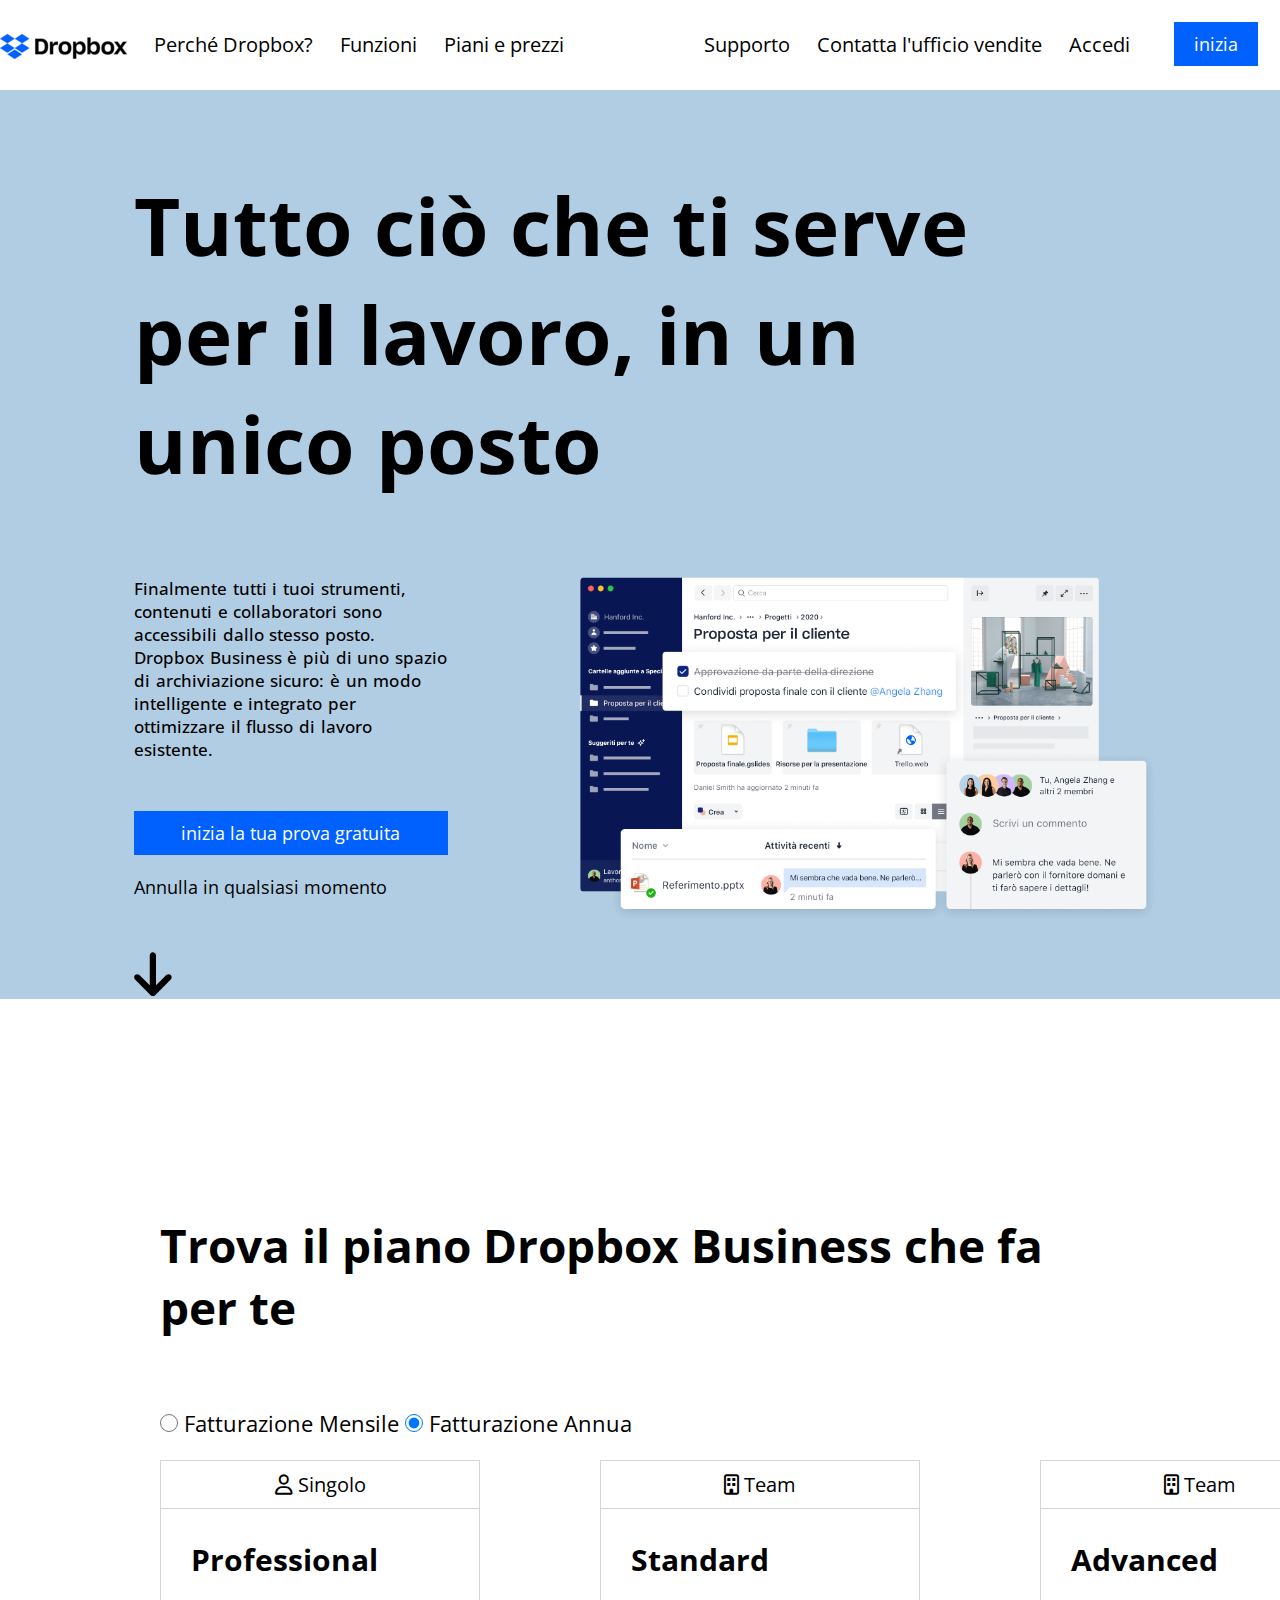
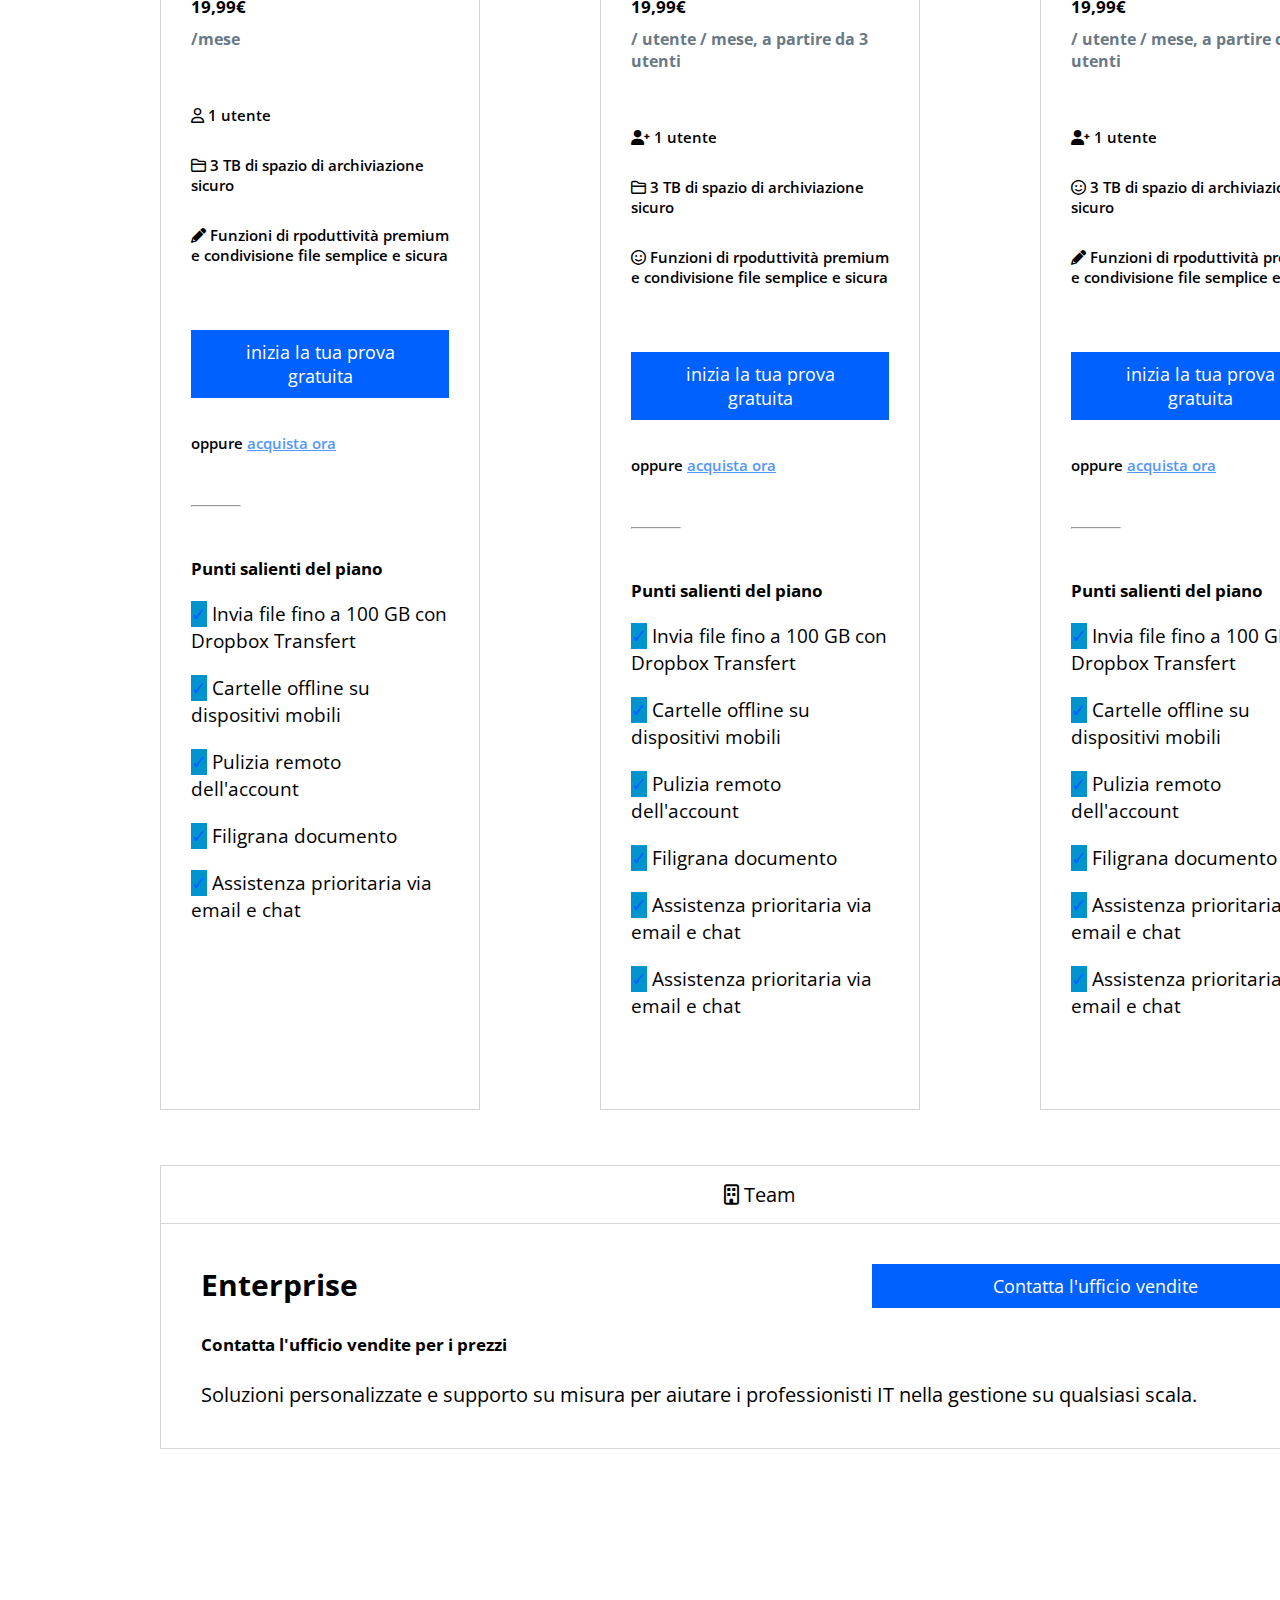
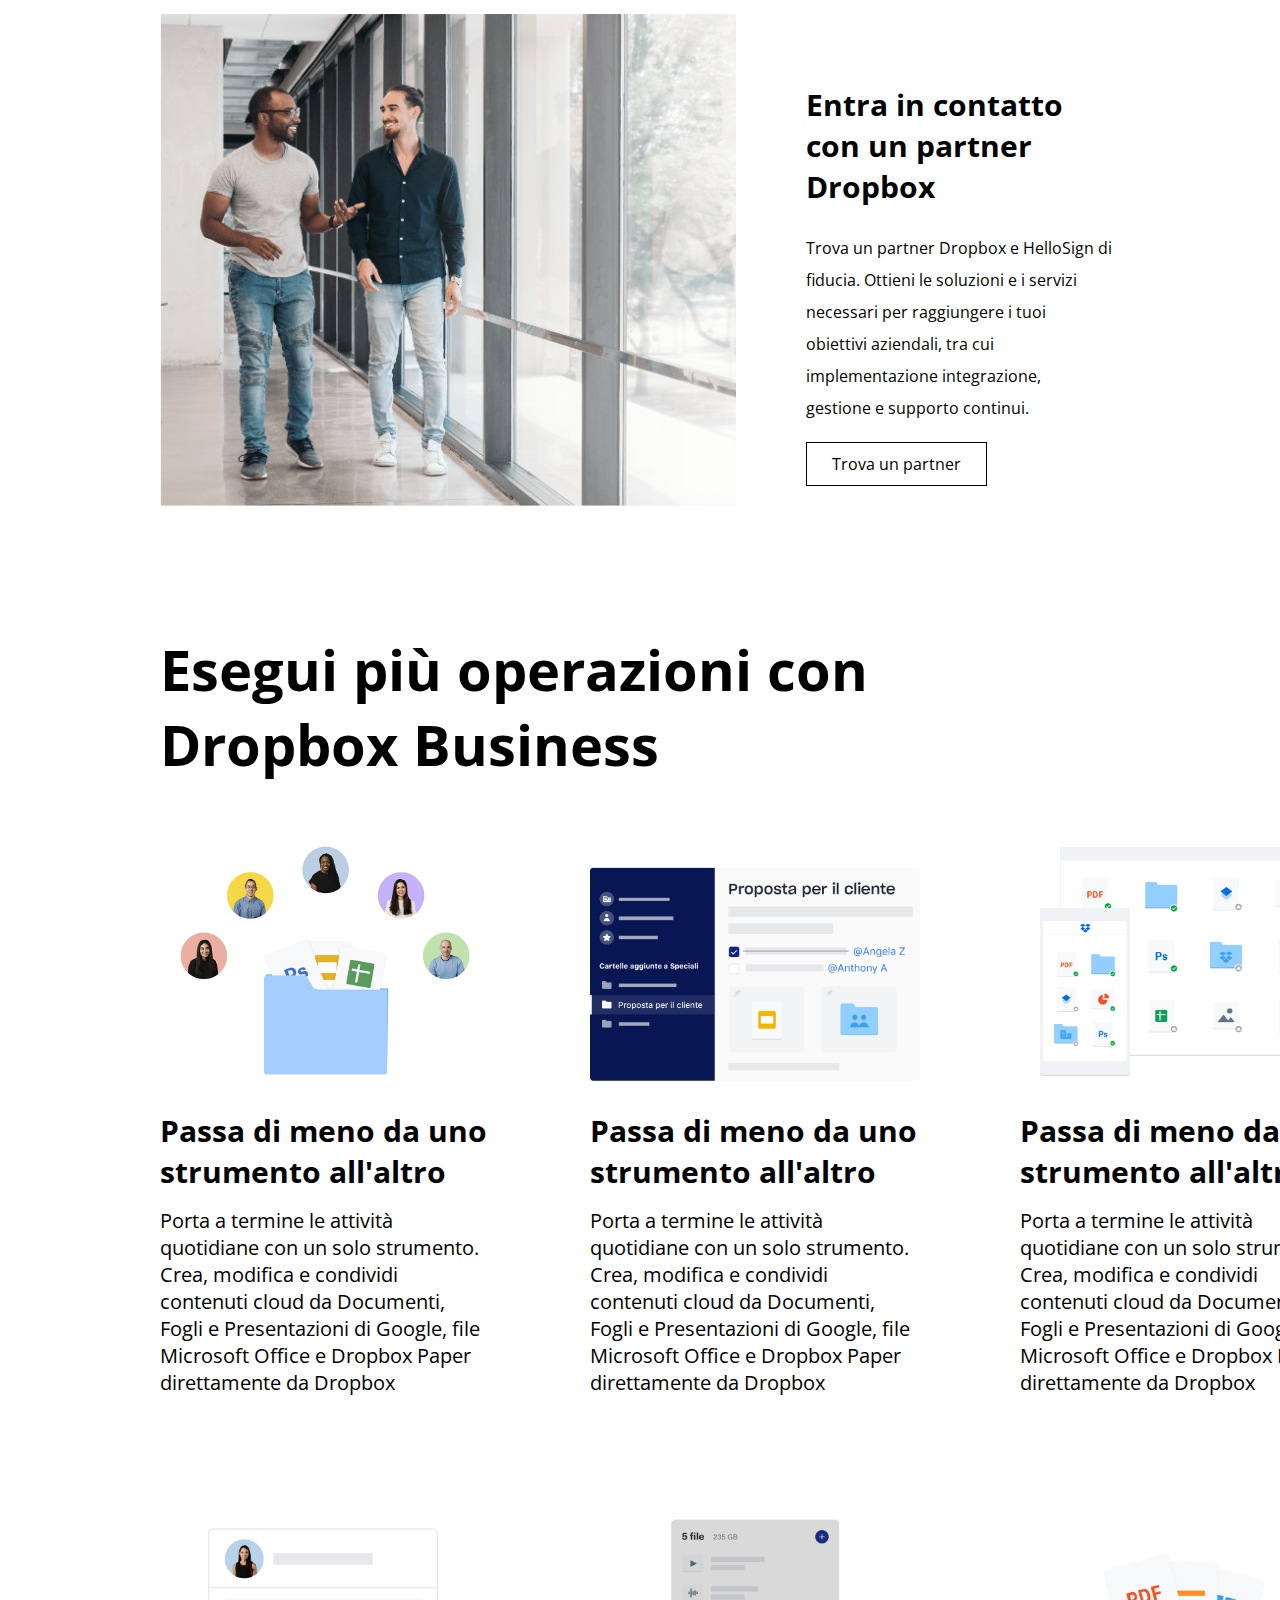
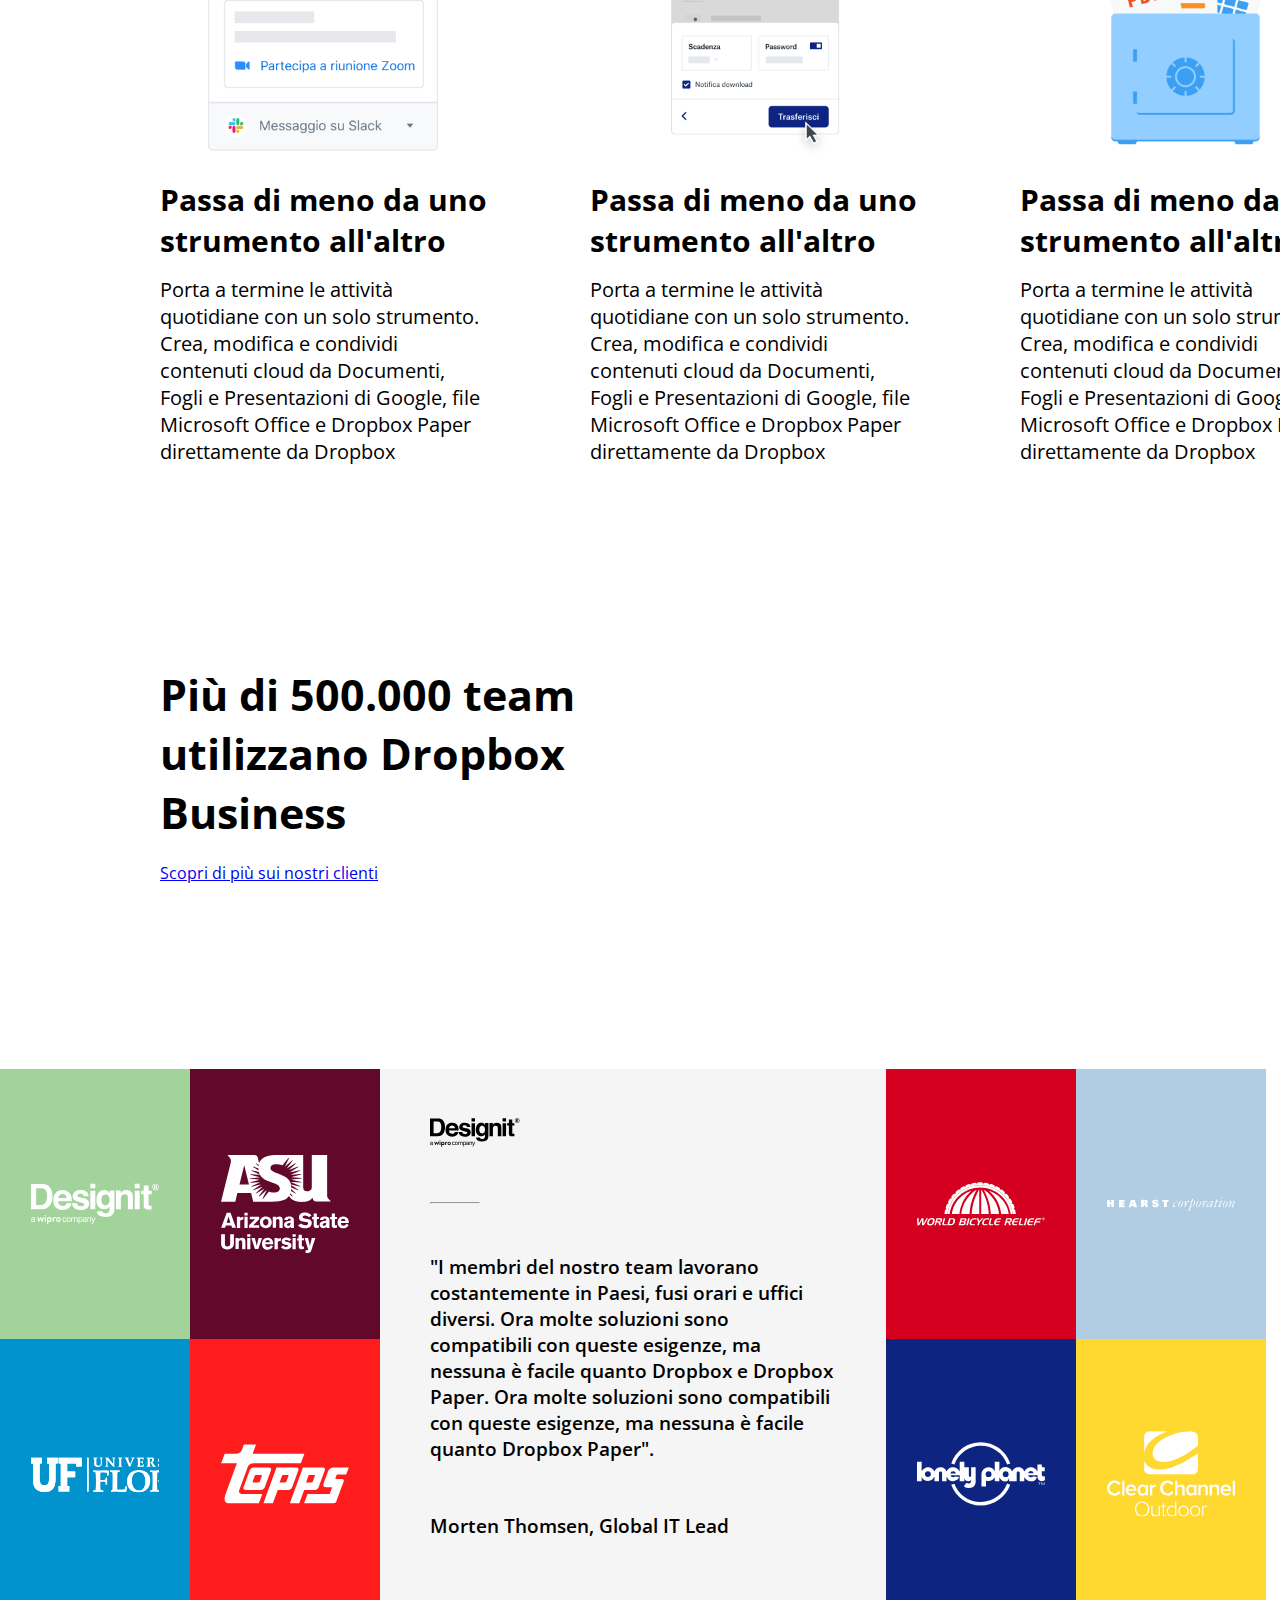
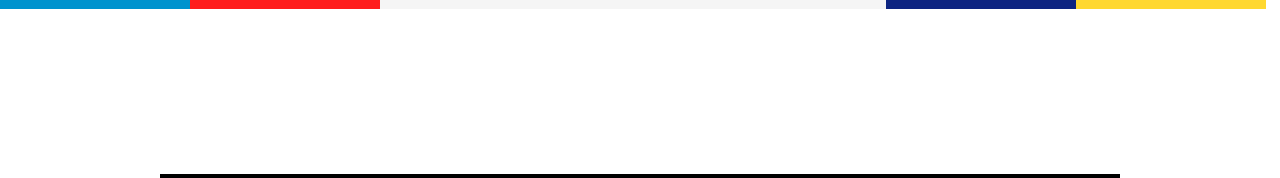
==== index.html @ f5a13165 "completamento sezione 5" ====
<!DOCTYPE html>
<html lang="en">
<head>
    <meta charset="UTF-8">
    <meta http-equiv="X-UA-Compatible" content="IE=edge">
    <meta name="viewport" content="width=device-width, initial-scale=1.0">
    <link rel="stylesheet" href="https://cdnjs.cloudflare.com/ajax/libs/font-awesome/6.0.0/css/all.min.css">
    <link rel="preconnect" href="https://fonts.googleapis.com">
    <link rel="preconnect" href="https://fonts.gstatic.com" crossorigin>
    <link href="https://fonts.googleapis.com/css2?family=Heebo:wght@100;200;300;400;500;600;700;800;900&family=Open+Sans:ital,wght@0,300;0,400;0,500;0,600;0,700;0,800;1,300;1,400;1,500;1,600;1,700;1,800&family=Roboto:wght@700&display=swap" rel="stylesheet">
    <link rel="stylesheet" href="css/style.css">
    <title>Dropbox</title>
</head>
<body>

    <!-- INTESTAZIONE -->
    <header>
        <!-- navbar -->
        <nav class="clearfix">
            <div class="navsx left">
                <ul>
                    <li>
                         <a href="#"><img src="img/logo-small.png" alt="logo"></a>
                    </li>
                    <li class="list-hover"><a href="#">Perché Dropbox?</a></li>
                    <li class="list-hover"><a href="#">Funzioni</a></li>
                    <li class="list-hover"><a href="#">Piani e prezzi</a></li>
                </ul>
            </div>

            <div class="navdx left">
                <ul>
                    <li class="list-hover"><a href="#">Supporto</a></li>
                    <li class="list-hover"><a href="#">Contatta l'ufficio vendite</a></li>
                    <li class="list-hover"><a href="#">Accedi</a></li>
                </ul>
                <div class="start-btn btn right"><a href="#">inizia</a></div>
            </div>
        </nav>
        <!-- fine navbar -->

        <!-- jumbotron -->
        <section class="bg-color-skyblue clearfix">
            <div class="container-90" id="jumbotron">
                <div class="jumbo-title">
                    <h1>Tutto ciò che ti serve per il lavoro, in un unico posto</h1>
                </div>
                <div class="jumbo-text left">
                    <div>
                        <p>Finalmente tutti i tuoi strumenti, contenuti e collaboratori sono accessibili dallo stesso posto. Dropbox Business &egrave; pi&ugrave; di uno spazio di archiviazione sicuro: &egrave; un modo intelligente e integrato per ottimizzare il flusso di lavoro esistente.</p>
                    </div>
                    <div class="btn"> <a href="#">inizia la tua prova gratuita</a></div>
                    <div class="small-text">Annulla in qualsiasi momento</div>
                    <div class="arrow">
                        <i class="fa-solid fa-arrow-down"></i>
                    </div>
                </div>
                <div class="jumbo-img left">
                    <img src="img/jumbo.png" alt="jumbo">
                </div>
            </div>
        </section>
        <!-- fine jumbotron -->

    </header>
    <!-- FINE INTESTAZIONE  -->

    <!-- CORPO -->
    <main>
        <!-- sezione 1 -->
            <!-- title -->
        <section class="container-75 sez-1">
            <div class="sez-1-title-container">
                <div class="sez-1-title">
                    <h2>Trova il piano Dropbox Business che fa per te</h2>
                </div>
                <div class="sez-1-check">
                    <p>
                        <label class="checkbox">
                            <input type="radio" class="check" checked="checked" name="radio">
                            <span class="checkmark"></span>
                            Fatturazione Mensile
                        </label>
                        <label class="checkbox">
                            <input type="radio" class="check" checked="checked" name="radio">
                            <span class="checkmark"></span>
                            Fatturazione Annua
                        </label>
                    </p>
                </div>
            </div>
                <!-- cards -->
            <div class="cards clearfix">
                    <div class="sez-1-card left">
                        <div class="card-title">
                            <i class="fa-regular fa-user"></i>
                            <span>Singolo</span>    
                        </div>
                        <div class="card-container">
                            <h2>Professional</h2>
                            <h5>19,99&euro;</h5>
                            <h6>/mese</h6>
                            <p>
                                <span class="card-content">
                                    <i class="fa-regular fa-user"></i>
                                    <span>1 utente</span>
                                </span>
                                <span class="card-content">
                                    <i class="fa-regular fa-folder"></i>
                                    3 TB di spazio di archiviazione sicuro
                                </span>
                                <span class="card-content">
                                    <i class="fa-solid fa-pencil"></i>
                                    Funzioni di rpoduttività premium e condivisione file semplice e sicura
                                </span>
                            </p>
                            <span class="card-btn btn card-content">
                                <a href="#">inizia la tua prova gratuita</a>
                            </span>
                            <span class="card-link">
                                oppure <a href="#">acquista ora</a>
                            </span>
                            <hr>
                            <span class="card-list">
                                <h4>Punti salienti del piano</h4>
                                <ul>
                                    <li>
                                        <span class="blue">&checkmark;</span>
                                        <span>Invia file fino a 100 GB con Dropbox Transfert</span>
                                        </li>
                                    <li>
                                        <span class="blue">&checkmark;</span>
                                        <span>Cartelle offline su dispositivi mobili</span>
                                        </li>
                                    <li>
                                        <span class="blue">&checkmark;</span>
                                        <span>Pulizia remoto dell'account</span>
                                        </li>
                                    <li>
                                        <span class="blue">&checkmark;</span>
                                        <span>Filigrana documento</span>
                                        </li>
                                    <li>
                                        <span class="blue">&checkmark;</span>
                                        <span>Assistenza prioritaria via email e chat</span>
                                        </li>
                                </ul>
                            </span>
                        </div>
                    </div>

                    <div class="sez-1-card sez-1-center-card left">
                        <div class="card-title">
                            <i class="fa-regular fa-building"></i>
                            <span>Team</span>    
                        </div>
                        <div class="card-container">
                            <h2>Standard</h2>
                            <h5>19,99&euro;</h5>
                            <h6>/ utente / mese, a partire da 3 utenti</h6>
                            <p>
                                <span class="card-content">
                                    <i class="fa-solid fa-user-plus"></i>
                                    <span>1 utente</span>
                                </span>
                                <span class="card-content">
                                    <i class="fa-regular fa-folder"></i>
                                    3 TB di spazio di archiviazione sicuro
                                </span>
                                <span class="card-content">
                                    <i class="fa-regular fa-face-smile"></i>
                                    Funzioni di rpoduttività premium e condivisione file semplice e sicura
                                </span>
                            </p>
                            <span class="card-btn btn card-content">
                                <a href="#">inizia la tua prova gratuita</a>
                            </span>
                            <span class="card-link">
                                oppure <a href="#">acquista ora</a>
                            </span>
                            <hr>
                            <span class="card-list">
                                <h4>Punti salienti del piano</h4>
                                <ul>
                                    <li>
                                        <span class="blue">&checkmark;</span>
                                        <span>Invia file fino a 100 GB con Dropbox Transfert</span>
                                        </li>
                                    <li>
                                        <span class="blue">&checkmark;</span>
                                        <span>Cartelle offline su dispositivi mobili</span>
                                        </li>
                                    <li>
                                        <span class="blue">&checkmark;</span>
                                        <span>Pulizia remoto dell'account</span>
                                        </li>
                                    <li>
                                        <span class="blue">&checkmark;</span>
                                        <span>Filigrana documento</span>
                                        </li>
                                    <li>
                                        <span class="blue">&checkmark;</span>
                                        <span>Assistenza prioritaria via email e chat</span>
                                    </li>
                                    <li>
                                        <span class="blue">&checkmark;</span>
                                        <span>Assistenza prioritaria via email e chat</span>
                                    </li>
                                </ul>
                            </span>
                        </div>
                    </div>

                    <div class="sez-1-card left">
                        <div class="card-title">
                            <i class="fa-regular fa-building"></i>
                            <span>Team</span>    
                        </div>
                        <div class="card-container">
                            <h2>Advanced</h2>
                            <h5>19,99&euro;</h5>
                            <h6>/ utente / mese, a partire da 3 utenti</h6>
                            <p>
                                <span class="card-content">
                                    <i class="fa-solid fa-user-plus"></i>
                                    <span>1 utente</span>
                                </span>
                                <span class="card-content">
                                    <i class="fa-regular fa-face-smile"></i>
                                    3 TB di spazio di archiviazione sicuro
                                </span>
                                <span class="card-content">
                                    <i class="fa-solid fa-pencil"></i>
                                    Funzioni di rpoduttività premium e condivisione file semplice e sicura
                                </span>
                            </p>
                            <span class="card-btn btn card-content">
                                <a href="#">inizia la tua prova gratuita</a>
                            </span>
                            <span class="card-link">
                                oppure <a href="#">acquista ora</a>
                            </span>
                            <hr>
                            <span class="card-list">
                                <h4>Punti salienti del piano</h4>
                                <ul>
                                    <li>
                                        <span class="blue">&checkmark;</span>
                                        <span>Invia file fino a 100 GB con Dropbox Transfert</span>
                                        </li>
                                    <li>
                                        <span class="blue">&checkmark;</span>
                                        <span>Cartelle offline su dispositivi mobili</span>
                                        </li>
                                    <li>
                                        <span class="blue">&checkmark;</span>
                                        <span>Pulizia remoto dell'account</span>
                                        </li>
                                    <li>
                                        <span class="blue">&checkmark;</span>
                                        <span>Filigrana documento</span>
                                        </li>
                                    <li>
                                        <span class="blue">&checkmark;</span>
                                        <span>Assistenza prioritaria via email e chat</span>
                                    </li>
                                    <li>
                                        <span class="blue">&checkmark;</span>
                                        <span>Assistenza prioritaria via email e chat</span>
                                    </li>
                                </ul>
                            </span>
                        </div>
                    </div>
            </div>
            <!-- footer -->
            <div class="sez-1-footer">
                <div class="sez-1-footer-container">
                    <div class="sez-1-footer-title">
                        <i class="fa-regular fa-building"></i>
                        <span>Team</span>    
                    </div>
                    <div class="sez-1-footer-content clearfix">
                        <div class="sez-1-footer-content-title left">
                            <h2>Enterprise</h2>
                        </div>
                        <div class="sez-1-footer-content-btn right">
                            <span class="sez-1-btn btn">
                                <a href="#">Contatta l'ufficio vendite</a>
                            </span>
                        </div>
                        <div class="sez-1-footer-content-subtitle left">
                            <h5>Contatta l'ufficio vendite per i prezzi</h5>
                        </div>
                        <div class="sez-1-footer-content-text left">
                            <p>Soluzioni personalizzate e supporto su misura per aiutare i professionisti IT nella gestione su qualsiasi scala.</p>
                        </div>
                    </div>
                </div>
            </div>
        </section>

        <section class="container-75 sez-2 clearfix">        
            <div class="sez-2-img left">
                <img src="img/partner.png" alt="partner">
            </div>
            <div class="sez-2-text right">
                <h5>Entra in contatto con un partner Dropbox</h5>
                <p>Trova un partner Dropbox e HelloSign di fiducia. Ottieni le soluzioni e i servizi necessari per raggiungere i tuoi <br> obiettivi aziendali, tra cui implementazione  integrazione, <br> gestione e supporto continui.</p>
                <div class="sez-2-btn">
                    <a href="#">Trova un partner</a>
                </div>
            </div>
        </section>

        <section class="container-75 sez-3">
            <div class="sez-3-title">
                <h2>Esegui più operazioni con Dropbox Business</h2>
            </div>
            <div class="sez-3-cards clearfix">
                <div class="sez-3-card left">
                    <img src="img/business-feature-switching-tools.png" alt="switching-tools">
                    <h5>Passa di meno da uno strumento all'altro</h5>
                    <p>Porta a termine le attività quotidiane con un solo strumento. Crea, modifica e condividi contenuti cloud da Documenti, Fogli e Presentazioni di Google, file Microsoft Office e <a href="#" class="underline">Dropbox Paper</a> direttamente da Dropbox</p>
                </div>
                <div class="sez-3-card sez-3-center-card left">
                    <img src="img/business-feature-coordinate-it.png" alt="coordinate-it">
                    <h5>Passa di meno da uno strumento all'altro</h5>
                    <p>Porta a termine le attività quotidiane con un solo strumento. Crea, modifica e condividi contenuti cloud da Documenti, Fogli e Presentazioni di Google, file Microsoft Office e <a href="#" class="underline">Dropbox Paper</a> direttamente da Dropbox</p>
                </div>
                <div class="sez-3-card left">
                    <img src="img/business-feature-multi-device.png" alt="multi-device">
                    <h5>Passa di meno da uno strumento all'altro</h5>
                    <p>Porta a termine le attività quotidiane con un solo strumento. Crea, modifica e condividi contenuti cloud da Documenti, Fogli e Presentazioni di Google, file Microsoft Office e <a href="#" class="underline">Dropbox Paper</a> direttamente da Dropbox</p>
                </div>
                <div class="sez-3-card left">
                    <img src="img/business-feature-integrations-it.png" alt="integrations-it">
                    <h5>Passa di meno da uno strumento all'altro</h5>
                    <p>Porta a termine le attività quotidiane con un solo strumento. Crea, modifica e condividi contenuti cloud da Documenti, Fogli e Presentazioni di Google, file Microsoft Office e <a href="#" class="underline">Dropbox Paper</a> direttamente da Dropbox</p>
                </div>
                <div class="sez-3-card sez-3-center-card left">
                    <img src="img/business-feature-send-files-it.png" alt="send-files-it">
                    <h5>Passa di meno da uno strumento all'altro</h5>
                    <p>Porta a termine le attività quotidiane con un solo strumento. Crea, modifica e condividi contenuti cloud da Documenti, Fogli e Presentazioni di Google, file Microsoft Office e <a href="#" class="underline">Dropbox Paper</a> direttamente da Dropbox</p>
                </div>
                <div class="sez-3-card left">
                    <img src="img/business-feature-security.png" alt="security">
                    <h5>Passa di meno da uno strumento all'altro</h5>
                    <p>Porta a termine le attività quotidiane con un solo strumento. Crea, modifica e condividi contenuti cloud da Documenti, Fogli e Presentazioni di Google, file Microsoft Office e <a href="#" class="underline">Dropbox Paper</a> direttamente da Dropbox</p>
                </div>
            </div>
        </section>

        <section class="container-75 sez-4">
            <div class="sez-4-container">
                <div class="sez-4-title">
                    <h3>Più di 500.000 team <br> utilizzano Dropbox Business</h3>
                </div>
                <div class="sez-4-link">
                    <a href="#">Scopri di più sui nostri clienti</a>
                </div>
            </div>
        </section>

        <section class="sez-5">
            <div class="sez-5-container clearfix">
                <div class="sez-5-side-box left clearfix">
                    <div class="sez-5-logo left green">
                        <svg width="400" height="127" viewBox="0 0 400 127" xmlns="http://www.w3.org/2000/svg"><title>designit</title><g><g transform="translate(0 97.578)"><path d="M85.675 6.92c-4.014 0-7.336 3.391-7.336 7.613 0 4.221 3.253 7.612 7.336 7.612 4.014 0 7.335-3.39 7.335-7.612 0-4.222-3.252-7.613-7.335-7.613zm0 11.627c-2.076 0-3.737-1.8-3.737-4.014 0-2.215 1.66-4.014 3.737-4.014 2.076 0 3.737 1.8 3.737 4.014.069 2.214-1.661 4.014-3.737 4.014zM39.654 7.336h-2.699c-.208 0-.484.207-.554.415l-2.214 6.99-3.806-7.475a.826.826 0 0 0-.623-.346h-.277a.826.826 0 0 0-.623.346l-3.806 7.474-2.215-6.99c-.069-.207-.346-.414-.553-.414h-2.7c-.345 0-.553.276-.414.622L23.599 21.8c.069.208.346.416.553.416h.415a.826.826 0 0 0 .623-.346l4.499-8.79 4.498 8.79a.826.826 0 0 0 .623.346h.415c.208 0 .484-.208.554-.416l4.429-13.84c0-.347-.208-.623-.554-.623zm6.367 0h-2.7a.62.62 0 0 0-.622.622v13.15a.62.62 0 0 0 .623.622h2.699a.62.62 0 0 0 .623-.623V7.958a.62.62 0 0 0-.623-.622zm11.903-.416c-1.869 0-3.599.83-4.844 2.146l-.485-1.315c-.069-.208-.346-.415-.553-.415h-1.246a.62.62 0 0 0-.623.622V28.72a.62.62 0 0 0 .623.623h2.699a.62.62 0 0 0 .623-.623v-7.198c1.176.416 2.422.623 3.737.623 3.806 0 6.92-3.39 6.92-7.612.07-4.222-3.045-7.613-6.851-7.613zm-.761 11.627c-1.108 0-2.215-.277-3.045-.83v-5.468a3.521 3.521 0 0 1 3.045-1.8c2.007 0 3.667 1.8 3.667 4.015 0 2.283-1.66 4.083-3.667 4.083zM74.879 6.92c-2.63 0-4.152 2.146-4.152 2.146l-.485-1.315c-.069-.208-.346-.415-.553-.415h-1.246a.62.62 0 0 0-.623.622v13.15a.62.62 0 0 0 .623.622h2.699a.62.62 0 0 0 .623-.623v-9.204c1.591-1.938 3.598-1.315 4.014-1.107.415.138.692-.07.83-.346.138-.277.692-1.661.969-2.146.207-.484-.139-1.384-2.7-1.384zM45.19.554c-1.176-.346-2.353.415-2.699 1.591-.346 1.177.416 2.422 1.523 2.7 1.176.345 2.353-.416 2.699-1.592.346-1.177-.346-2.353-1.523-2.7z"/><path d="M13.287 21.66a3.373 3.373 0 0 1-.761.278c-.277.069-.484.069-.83.069-.623 0-1.177-.208-1.523-.623a2.418 2.418 0 0 1-.554-1.522H9.55a4.54 4.54 0 0 1-1.868 1.73c-.83.415-1.73.623-2.769.623-.83 0-1.522-.139-2.145-.416-.623-.277-.969-.623-1.384-1.038-.415-.415-.692-.9-.9-1.453a4.29 4.29 0 0 1-.276-1.592c0-.484.069-.969.207-1.453.139-.484.415-.969.83-1.384.416-.415.9-.761 1.523-1.107.623-.277 1.453-.485 2.422-.554l4.291-.277v-1.038c0-.346-.07-.761-.138-1.107a1.64 1.64 0 0 0-.623-1.038c-.277-.208-.554-.415-.9-.554-.346-.138-.83-.207-1.453-.207-.623 0-1.177.069-1.592.207-.415.139-.761.346-.969.623-.484.484-.692 1.038-.692 1.73H.83c0-.692.139-1.246.346-1.73.208-.484.485-.9.9-1.315a5.08 5.08 0 0 1 1.869-1.176 7.239 7.239 0 0 1 2.491-.416c1.384 0 2.491.277 3.322.762.83.553 1.384 1.176 1.73 2.007.277.692.415 1.384.415 2.214v6.99c0 .346.07.623.208.761a.786.786 0 0 0 .553.208h.416l.207-.07v1.869zM9.55 14.81l-3.806.207c-.346 0-.692.07-1.107.208-.346.138-.692.277-1.038.484a3.966 3.966 0 0 0-.762.762c-.207.346-.276.692-.276 1.176 0 .623.207 1.246.622 1.73.416.485 1.177.761 2.146.761a4.29 4.29 0 0 0 1.591-.276c.485-.208.97-.485 1.315-.9.416-.415.762-.969.9-1.523.208-.553.277-1.176.277-1.73v-.9h.138zm101.315 2.145c-.07.761-.208 1.453-.484 2.076a6.31 6.31 0 0 1-1.177 1.592c-.484.484-1.107.9-1.8 1.176-.691.277-1.452.416-2.352.416-1.315 0-2.353-.277-3.183-.762-.83-.553-1.523-1.176-2.007-1.937a7.212 7.212 0 0 1-.9-2.077c-.208-.83-.277-1.73-.277-2.837 0-1.107.07-2.007.277-2.837.208-.83.484-1.454.9-2.076.484-.762 1.176-1.385 2.007-1.938.83-.554 1.868-.761 3.183-.761.83 0 1.592.138 2.284.415.692.277 1.245.623 1.73 1.107a6.31 6.31 0 0 1 1.176 1.592c.277.623.485 1.315.554 2.076h-2.422c-.07-.484-.208-.9-.346-1.315-.208-.346-.416-.692-.692-.969a2.606 2.606 0 0 0-1.038-.623 4.03 4.03 0 0 0-1.315-.207c-.554 0-1.038.069-1.384.277-.416.207-.762.415-1.038.692a3.428 3.428 0 0 0-1.108 1.937c-.207.83-.277 1.661-.277 2.56 0 .9.07 1.731.277 2.561.208.83.554 1.454 1.108 1.938.346.277.692.485 1.038.692.415.208.83.277 1.384.277.484 0 .969-.07 1.384-.277.415-.207.761-.415 1.038-.692.277-.277.484-.553.623-.9.138-.346.276-.76.346-1.245h2.491v.069zm13.149-2.353c0 1.107-.139 2.215-.415 3.183-.277 1.039-.83 1.869-1.592 2.7-.554.484-1.177.9-1.869 1.245a6.56 6.56 0 0 1-2.422.485c-.9 0-1.73-.139-2.422-.485a5.53 5.53 0 0 1-1.868-1.246c-.762-.76-1.315-1.66-1.592-2.699a12.173 12.173 0 0 1-.415-3.183c0-1.107.138-2.214.415-3.183.277-1.038.83-1.869 1.592-2.7a8.793 8.793 0 0 1 1.868-1.245 6.56 6.56 0 0 1 2.422-.484c.9 0 1.73.138 2.422.484a5.53 5.53 0 0 1 1.869 1.246c.761.761 1.315 1.66 1.592 2.699.276.969.415 2.007.415 3.183zm-2.422 0c0-.83-.07-1.66-.277-2.491a4.625 4.625 0 0 0-1.038-2.007c-.277-.277-.692-.554-1.107-.761-.416-.208-.9-.277-1.454-.277-.553 0-1.038.069-1.453.277-.415.207-.761.415-1.107.76a4.625 4.625 0 0 0-1.038 2.008c-.208.83-.277 1.591-.277 2.491 0 .83.069 1.661.277 2.491.207.83.553 1.454 1.038 2.007.277.277.692.554 1.107.762.415.207.9.276 1.453.276.554 0 1.038-.069 1.454-.276.415-.208.76-.416 1.107-.762a4.625 4.625 0 0 0 1.038-2.007c.207-.83.277-1.66.277-2.49zm21.66 7.197v-9.135c0-.484-.069-.968-.138-1.384-.069-.415-.277-.761-.484-1.038-.208-.277-.485-.553-.9-.692a3.765 3.765 0 0 0-1.384-.277c-.415 0-.83.07-1.176.277-.346.139-.692.415-.97.692a3.529 3.529 0 0 0-.968 1.8 10.745 10.745 0 0 0-.208 2.145v7.682h-2.422v-9.135c0-.485-.07-.97-.138-1.385-.07-.415-.208-.76-.485-1.038-.207-.276-.484-.553-.9-.692a3.765 3.765 0 0 0-1.383-.276 3.15 3.15 0 0 0-1.385.346c-.415.207-.76.553-1.038.9a4.396 4.396 0 0 0-.76 1.73 9.734 9.734 0 0 0-.209 1.937v7.682h-2.352V7.543h2.076l.207 2.076c.346-.83.9-1.453 1.661-1.799.761-.415 1.523-.623 2.353-.623 1.038 0 1.938.208 2.7.692a4.589 4.589 0 0 1 1.59 2.007c.208-.484.416-.83.762-1.176.277-.346.692-.623 1.038-.83.415-.208.83-.416 1.246-.485.415-.139.9-.139 1.315-.139 1.591 0 2.837.485 3.598 1.454.762.969 1.177 2.214 1.177 3.875v9.481h-2.422V21.8zm17.717-7.197a10.99 10.99 0 0 1-.554 3.46c-.346 1.038-.9 1.938-1.591 2.63a6.738 6.738 0 0 1-1.661 1.038c-.623.277-1.384.415-2.215.415-.415 0-.761-.069-1.176-.138-.416-.07-.762-.208-1.177-.415-.346-.139-.692-.416-1.038-.623-.277-.277-.554-.554-.761-.9v7.82h-2.422V7.336h2.076l.138 1.868c.415-.692 1.038-1.246 1.8-1.66.83-.416 1.591-.554 2.422-.554.9 0 1.66.138 2.353.415.692.277 1.245.692 1.73 1.176.692.692 1.176 1.592 1.522 2.63.346 1.038.554 2.145.554 3.391zm-2.422 0c0-.692-.07-1.315-.208-2.007a7.905 7.905 0 0 0-.623-1.8c-.277-.553-.692-.968-1.245-1.314-.554-.346-1.177-.484-1.938-.484-.554 0-.969.069-1.315.276-.346.208-.692.416-.969.692-.623.554-1.038 1.177-1.246 2.007-.207.83-.346 1.661-.346 2.56 0 .9.139 1.8.346 2.561.208.83.623 1.454 1.246 2.007.277.277.623.485.969.692.346.208.83.277 1.315.277.761 0 1.453-.138 1.938-.484.553-.346.968-.761 1.245-1.246a6.889 6.889 0 0 0 .623-1.8 8.754 8.754 0 0 0 .208-1.937zm16.193 7.059a3.373 3.373 0 0 1-.76.277c-.278.069-.485.069-.831.069-.623 0-1.177-.208-1.523-.623a2.418 2.418 0 0 1-.553-1.522h-.07a4.54 4.54 0 0 1-1.868 1.73c-.83.415-1.73.623-2.768.623-.83 0-1.523-.139-2.146-.416a4.93 4.93 0 0 1-1.522-1.038c-.415-.415-.692-.9-.9-1.453a4.29 4.29 0 0 1-.277-1.592c0-.484.07-.969.208-1.453.139-.484.415-.969.83-1.384.416-.415.9-.761 1.523-1.107.623-.277 1.453-.485 2.422-.554l4.29-.277v-1.038c0-.346-.068-.761-.138-1.107a1.64 1.64 0 0 0-.622-1.038c-.277-.208-.554-.415-.9-.554-.346-.138-.83-.207-1.453-.207-.623 0-1.177.069-1.592.207-.415.139-.761.346-.969.623-.484.484-.692 1.038-.692 1.73h-2.353c0-.692.139-1.246.346-1.73.208-.484.485-.9.9-1.315a5.08 5.08 0 0 1 1.868-1.176 7.239 7.239 0 0 1 2.492-.416c1.384 0 2.491.277 3.321.762.83.553 1.385 1.176 1.73 2.007.277.692.416 1.384.416 2.214v6.99c0 .346.069.623.207.761a.786.786 0 0 0 .554.208h.415l.208-.07v1.869h.207zm-3.737-6.851l-3.806.207c-.346 0-.692.07-1.107.208-.346.138-.692.277-1.038.484a3.966 3.966 0 0 0-.761.762c-.208.346-.277.692-.277 1.176 0 .623.207 1.246.623 1.73.415.485 1.176.761 2.145.761a4.29 4.29 0 0 0 1.592-.276c.484-.208.969-.485 1.315-.9.415-.415.76-.969.9-1.523.207-.553.276-1.176.276-1.73v-.9h.138zm14.395 6.99v-9.136c0-1.107-.208-1.937-.692-2.56-.485-.623-1.246-.9-2.422-.9-.692 0-1.315.208-1.8.623a4.001 4.001 0 0 0-1.245 1.592 3.831 3.831 0 0 0-.415 1.799c-.07.692-.07 1.315-.07 1.869v6.712h-2.422V7.405h2.076l.208 2.145c.208-.415.415-.761.761-1.107.346-.346.692-.554 1.038-.761.415-.208.83-.346 1.246-.485.415-.138.83-.138 1.246-.138 1.66 0 2.837.484 3.667 1.384.83.9 1.246 2.214 1.246 3.875V21.8h-2.422zm9.55 2.906c-.346.9-.83 1.66-1.384 2.214-.554.554-1.384.83-2.491.83-.623 0-1.108-.068-1.454-.138-.346-.069-.622-.138-.692-.207V25.26c.139.069.346.069.485.138.138.07.346.07.553.07h.692a2.65 2.65 0 0 0 1.315-.347c.346-.208.623-.554.83-1.107l.9-2.422-5.674-14.395h2.699l4.221 11.35 4.014-11.35h2.491l-6.505 17.509z"/></g><path d="M16.055 14.533v51.765H31.42c7.82 0 13.287-3.876 16.401-11.558 1.661-4.221 2.491-9.273 2.491-15.155 0-8.097-1.245-14.256-3.806-18.616-2.56-4.29-7.543-6.436-15.086-6.436H16.055zM46.436 2.56C52.042 4.36 56.54 7.75 59.931 12.595a35.985 35.985 0 0 1 5.675 12.803c.968 4.567 1.522 8.927 1.522 13.149 0 10.519-2.145 19.446-6.367 26.713-5.744 9.896-14.602 14.81-26.574 14.81H0V.83h34.187c4.913.07 8.996.623 12.249 1.73zm42.837 33.287c-2.145 2.145-3.53 5.12-4.083 8.858h26.298c-.277-3.945-1.661-6.99-4.083-9.066-2.422-2.076-5.467-3.114-9.066-3.114-3.875.07-6.92 1.107-9.066 3.322M112.18 22.56c4.083 1.799 7.474 4.705 10.104 8.65 2.422 3.46 3.944 7.543 4.636 12.11.416 2.7.623 6.506.485 11.627h-42.56c.276 5.952 2.283 10.035 6.09 12.457 2.352 1.453 5.12 2.214 8.373 2.214 3.46 0 6.298-.83 8.512-2.63 1.8-1.522 2.215-2.283 3.114-5.536h15.64c-.415 5.052-2.283 8.512-5.674 12.111-5.26 5.675-12.526 8.512-22.007 8.512-7.751 0-14.672-2.422-20.554-7.197-5.951-4.775-8.927-12.664-8.927-23.46 0-10.173 2.63-17.924 8.027-23.391 5.398-5.398 12.388-8.097 20.9-8.097 5.121-.139 9.758.83 13.84 2.63m31.696 38.823c.346 2.699 1.038 4.637 2.077 5.813 1.937 2.007 5.467 3.045 10.588 3.045 3.045 0 5.398-.415 7.197-1.315 1.8-.9 2.699-2.214 2.699-4.014 0-1.73-.692-3.044-2.145-3.944-1.454-.9-6.782-2.422-15.987-4.637-6.643-1.66-11.349-3.737-14.048-6.159-2.768-2.422-4.083-5.952-4.083-10.519 0-5.398 2.145-10.035 6.367-13.98 4.221-3.875 10.242-5.812 17.924-5.812 7.266 0 13.218 1.453 17.854 4.36 4.637 2.906 7.267 7.958 7.959 15.155h-15.294c-.208-1.938-.762-3.53-1.661-4.706-1.73-2.076-4.568-3.114-8.65-3.114-3.323 0-5.745.485-7.198 1.592-1.384 1.038-2.145 2.214-2.145 3.668 0 1.799.761 3.045 2.283 3.806 1.523.83 6.852 2.214 15.987 4.221 6.09 1.454 10.726 3.599 13.702 6.505 3.045 2.907 4.498 6.575 4.498 11.004 0 5.813-2.145 10.519-6.436 14.187-4.36 3.668-11.003 5.467-20.069 5.467-9.204 0-15.986-1.938-20.415-5.813-4.36-3.876-6.575-8.858-6.575-14.81h15.571zm98.063 2.076c2.422-2.699 3.668-6.99 3.668-12.941 0-5.536-1.177-9.827-3.53-12.734-2.353-2.906-5.398-4.36-9.342-4.36-5.33 0-8.997 2.492-11.004 7.544-1.038 2.699-1.592 6.02-1.592 9.965 0 3.391.554 6.436 1.73 9.135 2.007 4.914 5.744 7.405 11.073 7.405 3.53.07 6.505-1.315 8.997-4.014m-5.19-42.076c3.736 1.523 6.712 4.36 8.996 8.443v-8.443h15.017v55.571c0 7.543-1.245 13.287-3.806 17.093-4.36 6.644-12.734 9.897-25.121 9.897-7.474 0-13.564-1.454-18.27-4.43-4.706-2.906-7.336-7.335-7.82-13.148h16.678c.415 1.8 1.107 3.045 2.076 3.875 1.661 1.384 4.43 2.076 8.305 2.076 5.467 0 9.204-1.868 11.072-5.536 1.246-2.353 1.869-6.298 1.869-11.834v-3.737c-1.453 2.491-3.045 4.36-4.775 5.606-3.045 2.353-6.99 3.46-11.834 3.46-7.543 0-13.495-2.63-17.993-7.89-4.498-5.259-6.713-12.456-6.713-21.453 0-8.72 2.145-15.986 6.505-21.937 4.29-5.952 10.45-8.859 18.34-8.859 2.768-.069 5.328.416 7.473 1.246m75.987 3.46c3.806 3.184 5.744 8.443 5.744 15.779V80h-15.71V44.43c0-3.046-.415-5.468-1.246-7.06-1.522-2.976-4.36-4.498-8.58-4.498-5.191 0-8.651 2.145-10.59 6.574-1.037 2.353-1.522 5.33-1.522 8.928v31.695h-15.294V21.522h14.74v8.582c1.939-3.045 3.807-5.19 5.537-6.505 3.114-2.353 7.128-3.53 11.972-3.53 6.229 0 11.142 1.592 14.949 4.775m11.349-2.837h15.571V80h-15.571V22.007zm15.502-7.474h-15.502V.415h15.502v14.118zm-154.118 7.474h15.502V80h-15.502V22.007zm15.502-7.474h-15.502V.415h15.502v14.118zm143.114 18.2V22.008h8.097V5.467h15.225v16.47h9.55v10.727h-9.55v31.073c0 2.422.346 3.875.9 4.498.622.623 2.49.9 5.605.9.484 0 .969 0 1.453-.07.485 0 1.038-.068 1.523-.138v11.488l-7.267.346c-7.266.208-12.18-.969-14.81-3.806-1.73-1.73-2.63-4.429-2.63-8.166V32.734h-8.096zm46.09-25.743c-.415-.139-1.038-.208-1.8-.208h-.691v3.391h1.176c.692 0 1.246-.138 1.661-.415.415-.277.623-.761.623-1.384 0-.692-.346-1.177-.969-1.384zm-5.536 9.342V4.706H390.31c.97.07 1.661.277 2.284.623 1.038.553 1.592 1.453 1.592 2.768 0 .969-.277 1.66-.83 2.076-.554.484-1.246.692-2.008.83.693.139 1.315.346 1.661.693.692.553 1.038 1.453 1.038 2.63v1.037c0 .07 0 .208.07.346 0 .139 0 .208.069.346l.138.346h-2.906c-.07-.346-.139-.9-.208-1.591 0-.692-.07-1.177-.208-1.454a1.248 1.248 0 0 0-.83-.83c-.277-.138-.554-.208-1.038-.208l-.623-.069h-.623v4.083h-3.252zM383.045 4.43c-1.66 1.73-2.491 3.737-2.491 6.09 0 2.422.83 4.498 2.56 6.228 1.661 1.73 3.737 2.561 6.09 2.561 2.422 0 4.43-.9 6.09-2.56 1.661-1.73 2.56-3.807 2.56-6.16s-.83-4.36-2.49-6.09c-1.662-1.73-3.738-2.63-6.16-2.63-2.422-.069-4.429.762-6.159 2.561zm13.495 13.633c-2.007 2.007-4.498 2.976-7.336 2.976-2.976 0-5.467-1.038-7.474-3.045-2.007-2.007-3.045-4.498-3.045-7.474 0-3.045 1.107-5.606 3.253-7.612 2.076-1.938 4.498-2.838 7.197-2.838 2.907 0 5.329 1.038 7.405 3.114 2.007 2.007 3.114 4.499 3.114 7.405.07 2.907-.969 5.398-3.114 7.474z"/></g></svg>

                    </div>
                    <div class="sez-5-logo left dark-red">
                        <svg width="398" height="305" viewBox="0 0 398 305" xmlns="http://www.w3.org/2000/svg"><title>asu_university_vert_rgb</title><g transform="translate(-1 -1)"><g transform="translate(0 179.31)"><path d="M30.62 1.655l17.104 46.62H35.31l-2.207-7.447H16l-2.207 7.448H1.38l17.38-46.62H30.62zm-6.344 11.31c-.552 2.483-1.38 4.966-1.931 7.173-1.104 3.586-2.759 9.103-3.862 12.414h11.862l-6.07-19.586zm36.138 4.414c2.207-1.93 4.69-3.31 9.93-3.862v9.104l-3.31.551c-4.965.828-6.344 1.656-6.344 6.07v19.586H50.483V13.793h9.93v3.586zM73.93 1.655h9.931v8h-9.931v-8zm0 12.138h9.931v34.759h-9.931V13.793z"/><path d="M90.2068966 13.7931034L119.724138 13.7931034 119.724138 21.5172414 101.241379 40.2758621 119.724138 40.2758621 119.724138 48.2758621 88.2758621 48.2758621 88.2758621 40.5517241 107.034483 21.5172414 90.4827586 21.5172414 90.4827586 13.7931034z"/><path d="M158.897 31.172c0 8.828-4.966 18.207-18.483 18.207-9.655 0-18.483-5.517-18.483-18.207 0-10.482 6.62-19.034 19.862-18.206 13.793.551 17.104 11.862 17.104 18.206zm-25.38-6.896c-1.38 1.93-1.655 4.414-1.655 6.62 0 5.518 2.759 10.207 8.276 10.207 5.517 0 8.276-4.413 8.276-9.93 0-3.863-.828-6.897-2.759-8.552-2.207-1.931-4.414-1.931-6.069-1.931-2.758.551-4.69 1.379-6.069 3.586zm38.897-7.173c1.103-1.103 1.655-1.93 3.31-2.758 1.655-.552 3.862-1.38 6.345-1.38 1.931 0 4.414.276 6.069 1.38 3.586 1.93 4.69 4.965 4.69 10.483v23.724H182.62V28.966c0-3.035 0-4.138-.552-5.242-.828-1.93-2.483-2.758-4.69-2.758-5.241 0-5.241 4.413-5.241 8.551v18.759H161.93V14.069h10.207l.276 3.034zm25.655 6.621c.276-2.483.552-5.241 3.586-7.724 3.31-2.483 7.173-3.034 11.31-3.034 4.138 0 14.621 1.103 14.621 9.93v20.138c0 3.587.276 4.138 1.104 5.518h-9.931v-3.31c-2.483 1.93-5.518 4.137-10.483 4.137-8 0-11.31-5.793-11.31-10.482 0-5.518 4.413-8.828 7.172-9.931 2.759-1.104 9.38-2.483 13.517-3.31v-1.932c0-1.655-.276-4.138-3.862-4.138-4.414 0-4.965 2.759-5.241 4.138h-10.483zm12.69 10.483c-1.656.552-4.414 1.655-4.414 4.414 0 1.655 1.38 3.586 3.862 3.586 1.38 0 2.483-.552 3.586-1.104 3.31-2.206 3.586-5.24 3.586-8.827l-6.62 1.93zm39.172.276c1.103 1.38 2.207 2.483 4.414 3.586 3.034 1.655 6.345 2.207 9.103 2.207 4.69 0 8.552-2.207 8.552-5.517 0-3.587-4.69-4.414-8.276-4.69-2.483-.276-5.241-.552-7.724-1.103-2.759-.552-12.69-2.76-12.69-12.69C243.31 4.138 254.07.552 262.07.552c10.759 0 16.552 5.241 20.69 8.827l-8.552 6.07c-1.38-1.38-2.759-2.76-4.69-3.863-1.655-.827-4.69-1.93-7.724-1.93-4.69 0-6.896 2.758-6.896 4.965 0 3.586 3.862 4.138 6.069 4.413 4.965.552 11.586 1.932 14.344 2.76 5.242 1.93 8 6.068 8 11.585 0 3.31-1.379 7.173-3.586 9.931-4.138 4.966-11.034 6.345-17.655 6.345-13.241 0-18.483-6.069-21.241-9.38l9.103-5.792zm38.897-30.62h10.206V14.62h6.621v6.345h-6.62v15.448c0 2.207 0 3.862 2.758 3.862h3.586v8c-2.207.276-3.586.552-5.241.552-3.586 0-7.448-.276-9.655-3.31-1.38-1.932-1.38-4.415-1.38-7.725V21.241h-4.965v-6.344h4.965V3.862h-.275zm19.862 19.861c.276-2.483.551-5.241 3.586-7.724 3.31-2.483 7.172-3.034 11.31-3.034 4.138 0 14.62 1.103 14.62 9.93v20.138c0 3.587.277 4.138 1.104 5.518h-9.93v-3.31c-2.483 1.93-5.518 4.137-10.483 4.137-8 0-11.31-5.793-11.31-10.482 0-5.518 4.413-8.828 7.172-9.931 2.758-1.104 9.379-2.483 13.517-3.31v-1.932c0-1.655-.276-4.138-3.862-4.138-4.414 0-4.966 2.759-5.242 4.138H308.69zm12.965 10.483c-1.655.552-4.414 1.655-4.414 4.414 0 1.655 1.38 3.586 3.862 3.586 1.38 0 2.483-.552 3.587-1.104 3.31-2.206 3.586-5.24 3.586-8.827l-6.62 1.93zm23.448-30.345h10.207v10.759h6.621v6.345h-6.62v15.448c0 2.207 0 3.862 2.758 3.862h3.586v8c-2.207.276-3.586.552-5.241.552-3.586 0-7.448-.276-9.655-3.31-1.38-1.932-1.38-4.415-1.38-7.725V21.241h-4.965v-6.344h4.965V3.862h-.276zm52.966 35.862c-1.103 1.655-2.483 3.586-4.138 5.242-3.034 2.758-7.448 4.965-12.965 4.965-10.207 0-17.38-6.62-17.38-17.931 0-8.276 4.138-19.034 17.655-19.034 1.931 0 8 .275 12.414 4.965 4.414 4.966 4.69 11.586 4.966 15.448h-24.828c0 4.414 2.483 8.552 8 8.552 5.517 0 7.448-3.586 8.828-6.069l7.448 3.862zM387.862 26.76c-.276-1.38-.552-3.31-1.931-4.966-1.38-1.38-3.31-1.93-4.965-1.93-2.483 0-4.138 1.103-5.242 2.206-1.38 1.655-1.655 3.034-1.93 4.69h14.068z"/><g><path d="M41.103 67.862V94.07c0 4.414 0 9.103-2.758 13.241-4.966 8-15.448 8.552-17.38 8.552-3.586 0-7.724-.828-10.758-2.483-9.104-4.69-9.104-12.965-8.828-19.31V67.862h11.862v29.241c0 2.483 0 4.414.828 5.794 1.38 2.482 4.69 3.31 7.448 3.31 8 0 8-5.517 8-9.104V68.138l11.586-.276zM56.552 83.31c1.103-1.103 1.655-1.93 3.31-2.758 1.655-.552 3.862-1.38 6.345-1.38 1.93 0 4.414.276 6.069 1.38 3.586 1.93 4.69 4.965 4.69 10.482v23.725H66.759V95.172c0-3.034 0-4.138-.552-5.241-.828-1.931-2.483-2.759-4.69-2.759-5.241 0-5.241 4.414-5.241 8.552v18.759H46.069V80h10.207v3.31h.276zm25.93-15.448h9.932v8h-9.931v-8zm0 12.138h9.932v34.759h-9.931V80zm12.966 0h10.759c4.138 15.448 4.965 18.483 6.069 25.103 1.38-7.724 1.655-8.551 3.586-16.551L118.07 80h10.483l-11.31 34.483h-10.76L95.449 80zm67.586 25.931c-1.103 1.655-2.482 3.586-4.137 5.241-3.035 2.759-7.449 4.966-12.966 4.966-10.207 0-17.38-6.62-17.38-17.931 0-8.276 4.139-19.035 17.656-19.035 1.93 0 8 .276 12.414 4.966 4.413 4.965 4.69 11.586 4.965 15.448H138.76c0 4.414 2.482 8.552 8 8.552 5.517 0 7.448-3.586 8.827-6.069l7.448 3.862zm-10.206-12.965c-.276-1.38-.552-3.31-1.931-4.966-1.38-1.38-3.31-1.931-4.966-1.931-2.483 0-4.138 1.103-5.241 2.207-1.38 1.655-1.656 3.034-1.931 4.69h14.069zm24.551-9.38c2.207-1.93 4.69-3.31 9.931-3.862v9.104l-3.31.551c-4.966.828-6.345 1.655-6.345 6.07v19.585h-10.207V80h9.931v3.586zm16.276 19.31c2.759 2.76 6.345 4.69 9.931 4.69 2.483 0 6.07-.827 6.07-3.31 0-1.104-.828-1.655-1.38-1.931-1.655-.828-3.862-1.104-5.793-1.38-1.655-.275-3.035-.551-4.69-1.103-2.207-.552-4.138-1.38-5.793-3.034-1.655-1.656-2.483-3.862-2.483-6.621 0-5.793 4.966-11.586 14.62-11.586 8.277 0 12.966 3.586 15.45 5.241l-6.346 5.793c-3.31-2.483-6.344-3.31-8.551-3.31-3.862 0-4.966 1.655-4.966 2.483 0 1.93 2.207 2.482 5.517 3.034 6.897 1.38 14.897 3.035 14.897 11.31 0 8.276-8.276 12.138-16.276 12.138-9.655 0-14.62-4.69-16.828-6.62l6.621-5.793zm29.793-35.034h9.931v8h-9.93v-8zm0 12.138h9.931v34.759h-9.93V80zm18.759-9.931h10.207v10.759h6.62v6.344h-6.62v15.449c0 2.207 0 3.862 2.758 3.862h3.587v8c-2.207.276-3.587.551-5.242.551-3.586 0-7.448-.275-9.655-3.31-1.38-1.93-1.38-4.414-1.38-7.724V87.448h-5.24v-6.345h4.965V70.07zM294.345 80l-12.138 37.241c-.828 2.207-1.655 4.414-3.31 6.345-2.483 2.483-4.69 2.759-7.449 2.759H264v-8h3.586c1.655 0 4.138 0 4.138-2.483 0-.828-.276-1.655-.552-2.483L260.966 80h10.758l5.793 24.828L283.31 80h11.035z"/></g></g><path d="M335.724 138.207c-4.965-5.241-4.69-10.759-4.69-10.759V1.103H283.31V102.07c-.551 9.655-9.93 11.862-15.172 11.862-7.448-.276-11.586-4.414-11.586-11.586V1.103H209.93h-32.828c-25.379 0-49.379 3.863-57.655 25.104l-4.69-18.759c-1.103-3.862-5.24-6.345-9.103-6.345H22.621c-1.104 0-1.655.276-1.104 1.104 0 0 2.207 2.207 6.345 6.896 5.793 6.621 3.586 15.173 3.586 15.173L1.103 146.206h44.414l6.345-26.758h42.759l6.62 26.759h58.207c24 0 43.31-2.483 52.966-17.38 7.172 13.518 22.62 20.139 49.93 17.656 9.38-.828 18.76-5.242 22.897-12.414l1.931 5.793c1.656 3.586 4.966 6.069 9.38 6.069h44.69c1.103.276 1.655 0 .827-.828 0 0-2.483-2.758-6.345-6.896zM110.621 27.31l8 4.69c-.276 1.38-.552 3.034-.828 4.414l-8.276-7.724c-.827-.828.276-1.931 1.104-1.38zm-8 9.931l14.896 6.07c0 1.655 0 4.137.276 6.068l-16-10.482c-.827-.552-.276-1.931.828-1.656zm-6.07 11.587l22.07 4.965c.551 2.759 1.655 5.517 2.758 7.724L96 50.483c-.828-.552-.552-1.931.552-1.655zM58.484 92.966l14.62-59.587L88 92.966H58.483zm122.207 19.862c-4.138 3.862-12.138 5.793-20.69 4.965-4.966-.552-9.931-3.034-9.931-3.034l-17.931 22.069c-.828.827-2.207 0-1.655-1.104l12.138-24.552c.276-.275-.276-.551-.552-.275l-21.793 19.034c-.828.828-1.931-.276-1.38-1.38l16.828-22.344c.276-.276 0-.552-.276-.276l-25.103 15.172c-.828.552-1.931-.827-1.104-1.379l20.966-19.586c.276-.276 0-.552-.276-.552l-27.862 11.31c-1.103.276-1.655-1.103-.828-1.655l24.552-16c.276-.275 0-.551-.276-.551l-28.965 6.896c-1.104.276-1.38-1.103-.552-1.655l27.31-11.862c.276 0 .276-.552 0-.552l-30.344 1.931c-1.104 0-1.38-1.379-.276-1.655l29.241-7.448c.276 0 .276-.552 0-.552l-30.345-2.759c-1.103 0-1.103-1.655 0-1.655l30.345-2.758c.276 0 .276-.276 0-.552L92.69 62.621c-1.104-.276-.828-1.655.276-1.655l28.965 1.655c7.448 13.517 23.172 19.034 36.966 24C172.414 91.31 184 95.172 184 105.655c0 2.759-1.103 5.242-3.31 7.173zm41.655 17.103l-6.897-6.069s1.104-2.483 1.655-4.138l6.621 8.828c.552.827-.552 1.93-1.38 1.379zm9.93-8.828l-13.792-8.275s.551-4.138.551-6.345l14.345 13.241c.828.828-.276 1.931-1.103 1.38zm8-10.206l-20.965-8.552s0-4.966-.551-7.724l22.344 14.62c.828.552.276 1.931-.827 1.656zm11.035-36.414l-30.344 2.758c-.276 0-.276.276 0 .552l29.24 7.448c1.104.276.828 1.656-.275 1.656l-30.345-1.931c-.276 0-.276.275 0 .551l27.31 11.862c1.104.552.552 1.931-.551 1.655l-27.862-5.793s-1.104-12.413-15.724-22.62c-7.449-5.242-16.828-8.828-24.828-11.862-6.345-2.483-12.138-4.69-16.276-7.173-4.69-3.034-6.896-6.345-6.896-10.207 0-2.758.827-5.241 2.758-7.172 3.31-3.31 9.104-4.69 17.104-4.69 8.551 0 17.655 3.862 17.655 3.862l18.207-22.62c.827-.828 2.207 0 1.655 1.103L199.724 36.69c0 .276.276.551.276.276l22.069-19.035c.828-.828 1.931.276 1.38 1.38l-17.104 22.62c-.276.276 0 .552.276.276L232 26.759c.828-.552 1.931.827 1.103 1.379l-20.965 19.586c-.276.276 0 .552.276.276l27.862-11.31c1.103-.276 1.655 1.103.827 1.655l-24.551 16c-.276.276 0 .552.276.552l29.517-6.621c1.103-.276 1.38 1.103.552 1.655l-27.31 11.862c-.277 0-.277.552 0 .552l30.344-1.931c1.103 0 1.38 1.38.276 1.655l-29.241 7.448c-.276 0-.276.552 0 .552l30.344 2.759c1.104 0 1.104 1.655 0 1.655z"/></g></svg>

                    </div>
                    <div class="sez-5-logo left blue">
                         <svg height="37" width="195" xmlns="http://www.w3.org/2000/svg"><g fill="none" fill-rule="evenodd"><path d="M56.07 2.21v33.88h1.5V2.21z" fill="#000"/><path d="M169.09 11c.13.358.38.659.71.85.424.226.9.333 1.38.31a3.74 3.74 0 0 0 1.33-.22 6.17 6.17 0 0 0 1.23-.65 4.69 4.69 0 0 0 .94-.78 4.59 4.59 0 0 0 .74-1.46 6 6 0 0 0 .32-1.91 3.3 3.3 0 0 0-.12-.93 1.93 1.93 0 0 0-.39-.73 1.87 1.87 0 0 0-.79-.49 3.32 3.32 0 0 0-1.15-.19 3.56 3.56 0 0 0-1.42.29 5.47 5.47 0 0 0-1.23.73 5.18 5.18 0 0 0-.78.71 4.33 4.33 0 0 0-.66 1.41 6.36 6.36 0 0 0-.3 1.89 3.43 3.43 0 0 0 .2 1.18zm1.86-3.47a4 4 0 0 1 .74-1.66 1.34 1.34 0 0 1 1-.44 1.18 1.18 0 0 1 .93.4c.27.373.399.83.36 1.29a8.62 8.62 0 0 1-.31 2.21 5.51 5.51 0 0 1-.47 1.24 1.84 1.84 0 0 1-.56.65 1.28 1.28 0 0 1-.72.2 1.22 1.22 0 0 1-1-.39 2 2 0 0 1-.34-1.29 8.71 8.71 0 0 1 .33-2.23zm6.73-1.72h1l-1.06 5.47a23 23 0 0 1-.67 3 1.06 1.06 0 0 1-.31.49.64.64 0 0 1-.39.14.6.6 0 0 1-.4-.15 1.39 1.39 0 0 1-.33-.5h-.23c-.05.26-.11.51-.18.73s-.17.51-.3.88c.151.07.314.114.48.13.253-.006.5-.075.72-.2a4.94 4.94 0 0 0 1.4-1.18 6.38 6.38 0 0 0 1.11-1.85c.4-1.12.734-2.261 1-3.42l.77-3.54h1.87a4.7 4.7 0 0 1 .23-.76l-.07-.12a6.38 6.38 0 0 1-.71.07c-.527.033-.86.033-1 0h-.12a20.22 20.22 0 0 1 .43-1.95 2.67 2.67 0 0 1 .2-.54.75.75 0 0 1 .27-.28.67.67 0 0 1 .35-.1 1 1 0 0 1 .53.19c.24.176.444.396.6.65h.22a13.43 13.43 0 0 1 .41-1.87 1.68 1.68 0 0 0-.6-.12 1.8 1.8 0 0 0-.69.11 7.53 7.53 0 0 0-1 .67 14.67 14.67 0 0 0-1.42 1.16 3.1 3.1 0 0 0-.61.75 3.86 3.86 0 0 0-.26.86c0 .19-.07.31-.1.39a5.66 5.66 0 0 1-.79.28c-.32.093-.56.17-.72.23l-.07.37h.44zM76.07 22.3h-1.33a7.08 7.08 0 0 1-.17 1.7.47.47 0 0 1-.29.35 9.82 9.82 0 0 1-2.47.18c-.453 0-1.323-.037-2.61-.11v-2.08c0-2.62.057-4.43.17-5.43l1.59-.07h1.43a13.64 13.64 0 0 1 2.32.17 4 4 0 0 1 1.26.35.29.29 0 0 1 .14.15c.063.262.094.53.09.8.06.813.09 1.34.09 1.58h1.23c0-.667.047-1.443.14-2.33s.19-1.62.29-2.2l-.14-.21a26.18 26.18 0 0 0-2.9-.15l-7.28.14-5.34-.14v1.3c.6.023 1.197.08 1.79.17.153.024.299.078.43.16a.49.49 0 0 1 .14.25 7.61 7.61 0 0 1 .17 1.65c.093 2.667.14 4.08.14 4.24V29c0 .533-.027 1.413-.08 2.64s-.093 1.957-.12 2.19a1.87 1.87 0 0 1-.21.79.47.47 0 0 1-.23.17 10.22 10.22 0 0 1-2.03.21v1.25c1.86-.073 3.22-.11 4.08-.11l5.92.08V35a17.42 17.42 0 0 1-2.38-.25.71.71 0 0 1-.38-.26 5.51 5.51 0 0 1-.24-1.67c-.06-.96-.09-2.627-.09-5v-1.71h1.21c1.18-.026 2.36.04 3.53.2a.76.76 0 0 1 .54.29 7.18 7.18 0 0 1 .26 2.28h1.33zm8.42 13.78c.667 0 1.827.02 3.48.06l3.56.08c1.293 0 2.247-.027 2.86-.08a5.15 5.15 0 0 0 .9-.14c0-.193.047-.767.14-1.72l.38-3.06v-.5h-1.23c-.193.973-.39 1.847-.59 2.62a1.39 1.39 0 0 1-.26.56 1.88 1.88 0 0 1-.74.2 26.43 26.43 0 0 1-4 .27c-.507 0-1.457-.037-2.85-.11v-2.58-4.29-4.37c0-1.693.023-3.097.07-4.21a12.27 12.27 0 0 1 .08-1.88.53.53 0 0 1 .24-.3 6.89 6.89 0 0 1 2.09-.27V15c-1.647.073-3.387.11-5.22.11-1.647 0-3.11-.037-4.39-.11v1.33a6.79 6.79 0 0 1 2.32.3.47.47 0 0 1 .23.27c.15 1.08.214 2.17.19 3.26v5.91c0 2.173-.02 4.033-.06 5.58s-.087 2.447-.14 2.7a.36.36 0 0 1-.07.17 1.44 1.44 0 0 1-.41.3 9.88 9.88 0 0 1-1.1.59v.78c2-.093 3.503-.14 4.51-.14zm13.06-4.2a9.06 9.06 0 0 0 3.84 3.64 12.82 12.82 0 0 0 5.85 1.24 14.54 14.54 0 0 0 5.6-1 9.93 9.93 0 0 0 3.19-2.17 9.58 9.58 0 0 0 2.13-3.23 14 14 0 0 0 1-5.28 13 13 0 0 0-.37-3.08 9.81 9.81 0 0 0-1-2.56 9.47 9.47 0 0 0-4.89-4 15.28 15.28 0 0 0-5-.77 15.71 15.71 0 0 0-5.11.8A9.85 9.85 0 0 0 97 21a12.76 12.76 0 0 0-.84 4.83 11.82 11.82 0 0 0 1.39 6zm4-11.39a5.87 5.87 0 0 1 2.26-3.07 6.61 6.61 0 0 1 3.76-1 6.4 6.4 0 0 1 3.11.65 6.12 6.12 0 0 1 2 1.89 9.34 9.34 0 0 1 1.32 3 15.25 15.25 0 0 1 .46 3.88 14.37 14.37 0 0 1-.85 5.26 6 6 0 0 1-2.32 3.04 6.47 6.47 0 0 1-3.41.91 6.56 6.56 0 0 1-3.57-1 6.82 6.82 0 0 1-2.48-3.27 15.21 15.21 0 0 1-1-5.85 13.66 13.66 0 0 1 .7-4.49zm19.74-3.89a.57.57 0 0 1 .22.26 9.7 9.7 0 0 1 .18 2.27l.08 3.2v5.62l-.12 4.42a14.11 14.11 0 0 1-.15 1.79 1 1 0 0 1-.13.42.46.46 0 0 1-.26.15 11.4 11.4 0 0 1-2 .17v1.33c1.333-.073 2.79-.11 4.37-.11 1.767 0 3.51.037 5.23.11v-1.34a15.11 15.11 0 0 1-1.76-.09 1.18 1.18 0 0 1-.44-.16.62.62 0 0 1-.2-.22 3.58 3.58 0 0 1-.17-1.1c0-.28-.03-1.46-.09-3.54v-4.81c0-.96.03-2.867.09-5.72 0-1.273.03-2.093.09-2.46a8.54 8.54 0 0 1 1.44-.12 7.7 7.7 0 0 1 2.27.23 3.52 3.52 0 0 1 1.65 1.29c.466.682.7 1.495.67 2.32a4.93 4.93 0 0 1-.64 2.49 3.59 3.59 0 0 1-1.56 1.54 6.24 6.24 0 0 1-2.74.37l-.17.5c.362.284.679.621.94 1 .667.88 1.453 2.087 2.36 3.62l3.24 5.34c.157.27.278.559.36.86.8-.04 1.603-.06 2.41-.06.667 0 1.79.02 3.37.06v-1.34a3 3 0 0 1-1-.12 1.6 1.6 0 0 1-.5-.37c-.173-.18-.637-.77-1.39-1.77l-1-1.5-2.35-3.5-.17-.29c-.06-.1-.24-.38-.57-.86s-.61-.93-.86-1.38a7.56 7.56 0 0 0 3.5-2.38 5.39 5.39 0 0 0 1.14-3.33 4.15 4.15 0 0 0-.83-2.62 3.88 3.88 0 0 0-2-1.42 13.78 13.78 0 0 0-3.56-.34c-.82 0-1.853.03-3.1.09-.76.047-1.667.07-2.72.07h-2.88l-2.42-.07v1.2a8.55 8.55 0 0 1 2.22.3zm24.15-1.46c-1.647 0-3.107-.037-4.38-.11v1.33a16 16 0 0 1 1.92.13.75.75 0 0 1 .36.17.66.66 0 0 1 .15.3c.11.799.17 1.604.18 2.41v10.21c0 1.033-.04 2.153-.12 3.36-.05.83-.09 1.3-.12 1.42a.49.49 0 0 1-.14.24.9.9 0 0 1-.43.17c-.16 0-.767.037-1.82.11v1.33a76.478 76.478 0 0 1 4.35-.11c1.873 0 3.63.037 5.27.11v-1.32a14.41 14.41 0 0 1-1.81-.1 1.15 1.15 0 0 1-.46-.18.61.61 0 0 1-.21-.33 8.27 8.27 0 0 1-.15-2v-8.9c0-.193.02-1.527.06-4v-1.49a3.57 3.57 0 0 1 .15-1 .5.5 0 0 1 .17-.25 1.06 1.06 0 0 1 .41-.17 14.82 14.82 0 0 1 1.83-.11V15c-1.647.073-3.393.11-5.24.11zm11.71 21l4.49.11a17.7 17.7 0 0 0 5.22-.67 11.79 11.79 0 0 0 4-2.2 10.73 10.73 0 0 0 2.91-3.8 12.09 12.09 0 0 0 1.06-5.16 11.87 11.87 0 0 0-.71-4.18 7.21 7.21 0 0 0-1.25-2.12 8 8 0 0 0-2-1.7 8.78 8.78 0 0 0-2.81-1 22.57 22.57 0 0 0-4.29-.33c-.78 0-1.813.017-3.1.05-1.787.06-3.003.09-3.65.09l-5.45-.23v1.22c1.093.14 1.727.23 1.9.27a.77.77 0 0 1 .38.18.53.53 0 0 1 .12.21c.145.903.212 1.816.2 2.73.053 2.573.08 4.527.08 5.86V28c0 3.04-.057 5.237-.17 6.59-.32.243-.654.466-1 .67l-.42.24v.73l4.58-.11zm1.31-7.71v-3.5c0-3.96.053-6.653.16-8.08a18.17 18.17 0 0 1 2.57-.2 14.71 14.71 0 0 1 4.63.54 5.69 5.69 0 0 1 2.53 1.76 7.46 7.46 0 0 1 1.44 2.82 12.69 12.69 0 0 1 .44 3.34 13.59 13.59 0 0 1-.44 3.53 9.34 9.34 0 0 1-1.23 2.82 6.77 6.77 0 0 1-1.66 1.79 6.49 6.49 0 0 1-2 .92 13.63 13.63 0 0 1-3.57.42 16.32 16.32 0 0 1-2.69-.24c-.107-.96-.16-2.94-.16-5.94zm17.17 7.71l3.49.11V35a6.49 6.49 0 0 1-2.16-.27.56.56 0 0 1-.24-.51c.148-.89.4-1.759.75-2.59l.66-1.81h7.81l1.35 3.28c.185.391.303.81.35 1.24a.45.45 0 0 1-.23.43 8.8 8.8 0 0 1-2.12.23v1.25l5.31-.11 4.21.11V35l-.67-.07a4.7 4.7 0 0 1-.88-.11.9.9 0 0 1-.31-.18 1.46 1.46 0 0 1-.29-.39l-.61-1.39-.94-2.07-6.72-15.85h-2.16l-1.33 3.44-3.95 9.75a548.915 548.915 0 0 1-1.51 3.71 257.941 257.941 0 0 1-1 2.31 1.74 1.74 0 0 1-.34.45 1.08 1.08 0 0 1-.4.21c-.483.085-.97.138-1.46.16v1.25l3.47-.11zm6.36-15.94l3.24 7.8h-6.35l3.12-7.83zM63.08 2.81a.51.51 0 0 1 .21.19c.05.131.077.27.08.41v5.66a2.32 2.32 0 0 0 .84 1.48 2.9 2.9 0 0 0 1 .51 6.06 6.06 0 0 0 1.8.26 5.37 5.37 0 0 0 1.45-.18 3.22 3.22 0 0 0 1.09-.53 2.71 2.71 0 0 0 .74-.8 2.81 2.81 0 0 0 .33-1 8.8 8.8 0 0 0 .08-1.18V6.1 4.3a9.37 9.37 0 0 1 .11-1.3.36.36 0 0 1 .12-.19 1.74 1.74 0 0 1 .74-.1V2.2l-1.38.04h-1.55v.48a2.57 2.57 0 0 1 .91.13.3.3 0 0 1 .15.15c.073.328.103.664.09 1v3.3a5 5 0 0 1-.22 1.84 1.75 1.75 0 0 1-.75.78 2.81 2.81 0 0 1-1.41.3 3.08 3.08 0 0 1-1.22-.22 1.69 1.69 0 0 1-.74-.59 2.09 2.09 0 0 1-.3-1V4.8a10.45 10.45 0 0 1 .04-1.74.31.31 0 0 1 .13-.22 1.93 1.93 0 0 1 .87-.12V2.2h-1.12l-.88.04-2-.04v.52l.83.09zm11.29 8.27h3.05v-.54h-.13a5.58 5.58 0 0 1-.6-.05.44.44 0 0 1-.21-.07.26.26 0 0 1-.09-.12 5 5 0 0 1-.08-.9V4.2c2.507 3.06 4.443 5.353 5.81 6.88l1.09.16.08-.05c-.06-.6-.09-2.307-.09-5.12V4.4a7.06 7.06 0 0 1 .09-1.46.16.16 0 0 1 .07-.1c.3-.094.616-.132.93-.11V2.2h-3v.53c.339-.03.68.015 1 .13a.45.45 0 0 1 .11.31c.053.4.08 1.733.08 4v1.47c-.587-.607-1.327-1.443-2.22-2.51a110.922 110.922 0 0 1-3.2-3.93h-2.69v.53c.271.01.542.036.81.08a.41.41 0 0 1 .2.1.47.47 0 0 1 .09.21c.016.2.016.4 0 .6V8.94c-.033.62-.063 1.01-.09 1.17a.56.56 0 0 1-.08.24.28.28 0 0 1-.12.08 7 7 0 0 1-.86.07v.54zM89 2.24h-1.83v.52c.267 0 .535.017.8.05a.31.31 0 0 1 .15.07.27.27 0 0 1 .06.13c.057.327.094.658.11.99V8.3c0 .433-.02.903-.06 1.41v.6a.2.2 0 0 1-.06.1.38.38 0 0 1-.18.07h-.76v.56h4.03v-.52a6 6 0 0 1-.76 0 .48.48 0 0 1-.21-.12.26.26 0 0 1-.09-.14 3.45 3.45 0 0 1-.06-.85V5.7 4.02 3.4a1.51 1.51 0 0 1 .05-.4.21.21 0 0 1 .1-.12.44.44 0 0 1 .17-.07 6.25 6.25 0 0 1 .77 0V2.2h-2.2zm10.14 8.88c.26-.72.753-1.953 1.48-3.7l.86-2 .45-1.05a6 6 0 0 1 .72-1.44 2.1 2.1 0 0 1 .72-.13v-.6H100.39v.56H101.32a.22.22 0 0 1 .09.08.31.31 0 0 1 0 .16.8.8 0 0 1 0 .15c-.04.173-.157.507-.35 1a73.78 73.78 0 0 1-.45 1.2L99.2 8.84 97.6 5v-.12l-.31-.61a5.69 5.69 0 0 1-.42-1.21.22.22 0 0 1 .05-.16.36.36 0 0 1 .19-.09 3.93 3.93 0 0 1 .77-.06V2.2h-4.13v.56a2.06 2.06 0 0 1 .79.11c.163.157.289.349.37.56.16.32.593 1.32 1.3 3l.9 2.15 1 2.53h1zm9.15-.12h3.08c.383.02.767.02 1.15 0l.08-.08a19.6 19.6 0 0 1 .14-2.07h-.45a6.68 6.68 0 0 1-.24 1.15.23.23 0 0 1-.08.11 2.05 2.05 0 0 1-.71.13H108.79V6.85a9.13 9.13 0 0 1 1 0 7.5 7.5 0 0 1 1.13.07c.11.01.208.07.27.16.095.293.129.603.1.91h.51V5.21h-.51a3.28 3.28 0 0 1-.09.8.24.24 0 0 1-.09.13 1.16 1.16 0 0 1-.4 0h-1.9V4.82a16.15 16.15 0 0 1 .09-1.83h1.15a11 11 0 0 1 1.23.07 1.5 1.5 0 0 1 .51.1.23.23 0 0 1 .08.13c.044.305.064.612.06.92h.49l.06-.92.12-.92v-.08l-.31-.09H105.83v.54c.31-.003.62.034.92.11a.2.2 0 0 1 .1.1c.07.288.1.584.09.88v4.09c0 .333-.017.863-.05 1.59 0 .4 0 .69-.06.86-.192.147-.4.27-.62.37v.34zm8.35-8.18a.23.23 0 0 1 .09.11c.068.329.095.665.08 1V7.6l-.05 1.85a5.77 5.77 0 0 1-.06.75.41.41 0 0 1-.05.18.2.2 0 0 1-.11.06 4.9 4.9 0 0 1-.85.07v.56h4.02v-.55a6.36 6.36 0 0 1-.74 0 .49.49 0 0 1-.18-.07.26.26 0 0 1-.08-.09 1.54 1.54 0 0 1-.07-.46V8.41v-2-2.4-1a3.59 3.59 0 0 1 .6-.05 3.21 3.21 0 0 1 1 .1c.28.106.52.294.69.54.2.294.299.645.28 1a2.06 2.06 0 0 1-.27 1 1.49 1.49 0 0 1-.65.65 2.61 2.61 0 0 1-1.15.16l-.07.21c.15.119.282.26.39.42.273.367.607.873 1 1.52l1.36 2.24c.065.113.115.234.15.36h2.42v-.64a1.25 1.25 0 0 1-.4-.05.65.65 0 0 1-.21-.16c-.073-.073-.267-.32-.58-.74l-.43-.63-1-1.47-.07-.12-.2-.35c-.13-.2-.26-.39-.36-.58a3.16 3.16 0 0 0 1.46-1c.313-.4.482-.893.48-1.4a1.74 1.74 0 0 0-.35-1.1 1.62 1.62 0 0 0-.84-.59 5.75 5.75 0 0 0-1.49-.14h-4.65v.53c.314.002.627.046.93.13zm16.39.63a7.37 7.37 0 0 1 .13-.81l-.05-.15a4.32 4.32 0 0 0-1.1-.35 7 7 0 0 0-1.3-.12 5.58 5.58 0 0 0-1.26.14 3.29 3.29 0 0 0-1.1.47 2.36 2.36 0 0 0-.79.93 2.9 2.9 0 0 0-.3 1.31 2.68 2.68 0 0 0 .17.95 2 2 0 0 0 .5.75c.252.226.554.39.88.48.24.073.743.19 1.51.35a4.93 4.93 0 0 1 1.12.36c.2.102.364.262.47.46.106.214.157.451.15.69a1.7 1.7 0 0 1-.21.85 1.42 1.42 0 0 1-.69.59 2.59 2.59 0 0 1-1.08.21 2.76 2.76 0 0 1-1.28-.3 2 2 0 0 1-.83-.69 7.94 7.94 0 0 1-.07-1.14h-.51a9.27 9.27 0 0 1-.2 2.2 6.63 6.63 0 0 0 1.34.5 6 6 0 0 0 1.39.15 4.92 4.92 0 0 0 1.83-.3c.34-.138.653-.33.93-.57a3.05 3.05 0 0 0 .71-.85c.233-.44.35-.932.34-1.43a2.67 2.67 0 0 0-.12-.83 2 2 0 0 0-.31-.62 1.73 1.73 0 0 0-.5-.43 3.26 3.26 0 0 0-.83-.32l-.85-.16-1-.19a2.81 2.81 0 0 1-.73-.28 1 1 0 0 1-.38-.41 1.54 1.54 0 0 1-.14-.68 1.34 1.34 0 0 1 .47-1 1.9 1.9 0 0 1 1.34-.44 2.66 2.66 0 0 1 1.09.22c.266.1.5.27.68.49.04.332.06.666.06 1h.53c0-.43 0-.78.06-1zm5.64-1.23h-1.83v.54a6.7 6.7 0 0 1 .8.05.31.31 0 0 1 .15.07.27.27 0 0 1 .06.13 8 8 0 0 1 .08 1V8.3c0 .433-.017.903-.05 1.41v.6a.2.2 0 0 1-.06.1.38.38 0 0 1-.18.07h-.76v.56h4.03v-.52a6 6 0 0 1-.76 0 .48.48 0 0 1-.19-.08.25.25 0 0 1-.09-.14 3.44 3.44 0 0 1-.06-.85V5.7 4.02 3.4a1.52 1.52 0 0 1 .08-.4.22.22 0 0 1 .07-.1.45.45 0 0 1 .17-.07 6.23 6.23 0 0 1 .76 0V2.2h-2.2zm8.84 8.78c.567 0 1.26.017 2.08.05v-.49a3 3 0 0 1-.91-.11.38.38 0 0 1-.19-.24 10.43 10.43 0 0 1-.07-1.65v-3.8-1.74h.91c.487 0 .903.017 1.25.05a.43.43 0 0 1 .2 0 .6.6 0 0 1 .08.27c.047.311.074.625.08.94h.52V2.89a6.52 6.52 0 0 1 .07-.68l-.06-.06H143.45l-.06.06c0 .213.02.413.06.6s.04.677 0 1.47h.52c.007-.335.04-.67.1-1a.42.42 0 0 1 .08-.22.55.55 0 0 1 .24-.05h2.12v5.54a10.3 10.3 0 0 1-.07 1.64.39.39 0 0 1-.19.25 3.12 3.12 0 0 1-.91.1v.52c.78-.033 1.473-.05 2.08-.05zm10.4-6.38a15.08 15.08 0 0 0-.92-1.58 4 4 0 0 0-.49-.63 2.89 2.89 0 0 0-.56-.41l-.7.17-1.35.27V3a2.13 2.13 0 0 1 .56 0c.168.116.319.254.45.41a10.2 10.2 0 0 1 1 1.38c.453.707.88 1.423 1.28 2.15a1.8 1.8 0 0 1 .24.6v2.44a.94.94 0 0 1-.07.38.3.3 0 0 1-.17.1 6.83 6.83 0 0 1-.85.06v.56h4.12v-.56a5.21 5.21 0 0 1-.84-.05.35.35 0 0 1-.19-.11 1.2 1.2 0 0 1-.1-.44c-.02-.39-.02-.78 0-1.17V7.66a2.59 2.59 0 0 1 0-.48c.04-.167.1-.328.18-.48.14-.267.507-.867 1.1-1.8s1.157-1.74 1.69-2.42V2.2h-1c-.06.12-.21.39-.44.79l-1.2 2.12-.8 1.29c-.1-.22-.397-.807-.89-1.76z" fill="#004b93" fill-rule="nonzero"/><g fill="#000"><path d="M36.21 30.38v-8.67h7.99v-5.72h-7.99v-8.1h8.77v3.14h5.79V2.22H27.59v5.67h2.18v22.49H27.6v5.72h10.7v-5.72zm-11.63-7.09V7.89h2.14V2.22H16.01v5.67h2.09v13.49c0 5.66-.65 8.37-4.71 8.37S8.67 27 8.67 21.38V7.89h2.07V2.22H0v5.67h2.13v15.4c0 3.37 0 6.12 1.59 8.6 1.77 2.8 5 4.59 9.66 4.59 8.26 0 11.2-4.31 11.2-13.19zM56.07 2.21v33.88h1.5V2.21z"/><path d="M169.09 11c.13.358.38.659.71.85.424.226.9.333 1.38.31a3.74 3.74 0 0 0 1.33-.22 6.17 6.17 0 0 0 1.23-.65 4.69 4.69 0 0 0 .94-.78 4.59 4.59 0 0 0 .74-1.46 6 6 0 0 0 .32-1.91 3.3 3.3 0 0 0-.12-.93 1.93 1.93 0 0 0-.39-.73 1.87 1.87 0 0 0-.79-.49 3.32 3.32 0 0 0-1.15-.19 3.56 3.56 0 0 0-1.42.29 5.47 5.47 0 0 0-1.23.73 5.18 5.18 0 0 0-.78.71 4.33 4.33 0 0 0-.66 1.41 6.36 6.36 0 0 0-.3 1.89 3.43 3.43 0 0 0 .2 1.18zm1.86-3.47a4 4 0 0 1 .74-1.66 1.34 1.34 0 0 1 1-.44 1.18 1.18 0 0 1 .93.4c.27.373.399.83.36 1.29a8.62 8.62 0 0 1-.31 2.21 5.51 5.51 0 0 1-.47 1.24 1.84 1.84 0 0 1-.56.65 1.28 1.28 0 0 1-.72.2 1.22 1.22 0 0 1-1-.39 2 2 0 0 1-.34-1.29 8.71 8.71 0 0 1 .33-2.23zm6.73-1.72h1l-1.06 5.47a23 23 0 0 1-.67 3 1.06 1.06 0 0 1-.31.49.64.64 0 0 1-.39.14.6.6 0 0 1-.4-.15 1.39 1.39 0 0 1-.33-.5h-.23c-.05.26-.11.51-.18.73s-.17.51-.3.88c.151.07.314.114.48.13.253-.006.5-.075.72-.2a4.94 4.94 0 0 0 1.4-1.18 6.38 6.38 0 0 0 1.11-1.85c.4-1.12.734-2.261 1-3.42l.77-3.54h1.87a4.7 4.7 0 0 1 .23-.76l-.07-.12a6.38 6.38 0 0 1-.71.07c-.527.033-.86.033-1 0h-.12a20.22 20.22 0 0 1 .43-1.95 2.67 2.67 0 0 1 .2-.54.75.75 0 0 1 .27-.28.67.67 0 0 1 .35-.1 1 1 0 0 1 .53.19c.24.176.444.396.6.65h.22a13.43 13.43 0 0 1 .41-1.87 1.68 1.68 0 0 0-.6-.12 1.8 1.8 0 0 0-.69.11 7.53 7.53 0 0 0-1 .67 14.67 14.67 0 0 0-1.42 1.16 3.1 3.1 0 0 0-.61.75 3.86 3.86 0 0 0-.26.86c0 .19-.07.31-.1.39a5.66 5.66 0 0 1-.79.28c-.32.093-.56.17-.72.23l-.07.37h.44zM76.07 22.3h-1.33a7.08 7.08 0 0 1-.17 1.7.47.47 0 0 1-.29.35 9.82 9.82 0 0 1-2.47.18c-.453 0-1.323-.037-2.61-.11v-2.08c0-2.62.057-4.43.17-5.43l1.59-.07h1.43a13.64 13.64 0 0 1 2.32.17 4 4 0 0 1 1.26.35.29.29 0 0 1 .14.15c.063.262.094.53.09.8.06.813.09 1.34.09 1.58h1.23c0-.667.047-1.443.14-2.33s.19-1.62.29-2.2l-.14-.21a26.18 26.18 0 0 0-2.9-.15l-7.28.14-5.34-.14v1.3c.6.023 1.197.08 1.79.17.153.024.299.078.43.16a.49.49 0 0 1 .14.25 7.61 7.61 0 0 1 .17 1.65c.093 2.667.14 4.08.14 4.24V29c0 .533-.027 1.413-.08 2.64s-.093 1.957-.12 2.19a1.87 1.87 0 0 1-.21.79.47.47 0 0 1-.23.17 10.22 10.22 0 0 1-2.03.21v1.25c1.86-.073 3.22-.11 4.08-.11l5.92.08V35a17.42 17.42 0 0 1-2.38-.25.71.71 0 0 1-.38-.26 5.51 5.51 0 0 1-.24-1.67c-.06-.96-.09-2.627-.09-5v-1.71h1.21c1.18-.026 2.36.04 3.53.2a.76.76 0 0 1 .54.29 7.18 7.18 0 0 1 .26 2.28h1.33zm8.42 13.78c.667 0 1.827.02 3.48.06l3.56.08c1.293 0 2.247-.027 2.86-.08a5.15 5.15 0 0 0 .9-.14c0-.193.047-.767.14-1.72l.38-3.06v-.5h-1.23c-.193.973-.39 1.847-.59 2.62a1.39 1.39 0 0 1-.26.56 1.88 1.88 0 0 1-.74.2 26.43 26.43 0 0 1-4 .27c-.507 0-1.457-.037-2.85-.11v-2.58-4.29-4.37c0-1.693.023-3.097.07-4.21a12.27 12.27 0 0 1 .08-1.88.53.53 0 0 1 .24-.3 6.89 6.89 0 0 1 2.09-.27V15c-1.647.073-3.387.11-5.22.11-1.647 0-3.11-.037-4.39-.11v1.33a6.79 6.79 0 0 1 2.32.3.47.47 0 0 1 .23.27c.15 1.08.214 2.17.19 3.26v5.91c0 2.173-.02 4.033-.06 5.58s-.087 2.447-.14 2.7a.36.36 0 0 1-.07.17 1.44 1.44 0 0 1-.41.3 9.88 9.88 0 0 1-1.1.59v.78c2-.093 3.503-.14 4.51-.14zm13.06-4.2a9.06 9.06 0 0 0 3.84 3.64 12.82 12.82 0 0 0 5.85 1.24 14.54 14.54 0 0 0 5.6-1 9.93 9.93 0 0 0 3.19-2.17 9.58 9.58 0 0 0 2.13-3.23 14 14 0 0 0 1-5.28 13 13 0 0 0-.37-3.08 9.81 9.81 0 0 0-1-2.56 9.47 9.47 0 0 0-4.89-4 15.28 15.28 0 0 0-5-.77 15.71 15.71 0 0 0-5.11.8A9.85 9.85 0 0 0 97 21a12.76 12.76 0 0 0-.84 4.83 11.82 11.82 0 0 0 1.39 6zm4-11.39a5.87 5.87 0 0 1 2.26-3.07 6.61 6.61 0 0 1 3.76-1 6.4 6.4 0 0 1 3.11.65 6.12 6.12 0 0 1 2 1.89 9.34 9.34 0 0 1 1.32 3 15.25 15.25 0 0 1 .46 3.88 14.37 14.37 0 0 1-.85 5.26 6 6 0 0 1-2.32 3.04 6.47 6.47 0 0 1-3.41.91 6.56 6.56 0 0 1-3.57-1 6.82 6.82 0 0 1-2.48-3.27 15.21 15.21 0 0 1-1-5.85 13.66 13.66 0 0 1 .7-4.49zm19.74-3.89a.57.57 0 0 1 .22.26 9.7 9.7 0 0 1 .18 2.27l.08 3.2v5.62l-.12 4.42a14.11 14.11 0 0 1-.15 1.79 1 1 0 0 1-.13.42.46.46 0 0 1-.26.15 11.4 11.4 0 0 1-2 .17v1.33c1.333-.073 2.79-.11 4.37-.11 1.767 0 3.51.037 5.23.11v-1.34a15.11 15.11 0 0 1-1.76-.09 1.18 1.18 0 0 1-.44-.16.62.62 0 0 1-.2-.22 3.58 3.58 0 0 1-.17-1.1c0-.28-.03-1.46-.09-3.54v-4.81c0-.96.03-2.867.09-5.72 0-1.273.03-2.093.09-2.46a8.54 8.54 0 0 1 1.44-.12 7.7 7.7 0 0 1 2.27.23 3.52 3.52 0 0 1 1.65 1.29c.466.682.7 1.495.67 2.32a4.93 4.93 0 0 1-.64 2.49 3.59 3.59 0 0 1-1.56 1.54 6.24 6.24 0 0 1-2.74.37l-.17.5c.362.284.679.621.94 1 .667.88 1.453 2.087 2.36 3.62l3.24 5.34c.157.27.278.559.36.86.8-.04 1.603-.06 2.41-.06.667 0 1.79.02 3.37.06v-1.34a3 3 0 0 1-1-.12 1.6 1.6 0 0 1-.5-.37c-.173-.18-.637-.77-1.39-1.77l-1-1.5-2.35-3.5-.17-.29c-.06-.1-.24-.38-.57-.86s-.61-.93-.86-1.38a7.56 7.56 0 0 0 3.5-2.38 5.39 5.39 0 0 0 1.14-3.33 4.15 4.15 0 0 0-.83-2.62 3.88 3.88 0 0 0-2-1.42 13.78 13.78 0 0 0-3.56-.34c-.82 0-1.853.03-3.1.09-.76.047-1.667.07-2.72.07h-2.88l-2.42-.07v1.2a8.55 8.55 0 0 1 2.22.3zm24.15-1.46c-1.647 0-3.107-.037-4.38-.11v1.33a16 16 0 0 1 1.92.13.75.75 0 0 1 .36.17.66.66 0 0 1 .15.3c.11.799.17 1.604.18 2.41v10.21c0 1.033-.04 2.153-.12 3.36-.05.83-.09 1.3-.12 1.42a.49.49 0 0 1-.14.24.9.9 0 0 1-.43.17c-.16 0-.767.037-1.82.11v1.33a76.478 76.478 0 0 1 4.35-.11c1.873 0 3.63.037 5.27.11v-1.32a14.41 14.41 0 0 1-1.81-.1 1.15 1.15 0 0 1-.46-.18.61.61 0 0 1-.21-.33 8.27 8.27 0 0 1-.15-2v-8.9c0-.193.02-1.527.06-4v-1.49a3.57 3.57 0 0 1 .15-1 .5.5 0 0 1 .17-.25 1.06 1.06 0 0 1 .41-.17 14.82 14.82 0 0 1 1.83-.11V15c-1.647.073-3.393.11-5.24.11zm11.71 21l4.49.11a17.7 17.7 0 0 0 5.22-.67 11.79 11.79 0 0 0 4-2.2 10.73 10.73 0 0 0 2.91-3.8 12.09 12.09 0 0 0 1.06-5.16 11.87 11.87 0 0 0-.71-4.18 7.21 7.21 0 0 0-1.25-2.12 8 8 0 0 0-2-1.7 8.78 8.78 0 0 0-2.81-1 22.57 22.57 0 0 0-4.29-.33c-.78 0-1.813.017-3.1.05-1.787.06-3.003.09-3.65.09l-5.45-.23v1.22c1.093.14 1.727.23 1.9.27a.77.77 0 0 1 .38.18.53.53 0 0 1 .12.21c.145.903.212 1.816.2 2.73.053 2.573.08 4.527.08 5.86V28c0 3.04-.057 5.237-.17 6.59-.32.243-.654.466-1 .67l-.42.24v.73l4.58-.11zm1.31-7.71v-3.5c0-3.96.053-6.653.16-8.08a18.17 18.17 0 0 1 2.57-.2 14.71 14.71 0 0 1 4.63.54 5.69 5.69 0 0 1 2.53 1.76 7.46 7.46 0 0 1 1.44 2.82 12.69 12.69 0 0 1 .44 3.34 13.59 13.59 0 0 1-.44 3.53 9.34 9.34 0 0 1-1.23 2.82 6.77 6.77 0 0 1-1.66 1.79 6.49 6.49 0 0 1-2 .92 13.63 13.63 0 0 1-3.57.42 16.32 16.32 0 0 1-2.69-.24c-.107-.96-.16-2.94-.16-5.94zm17.17 7.71l3.49.11V35a6.49 6.49 0 0 1-2.16-.27.56.56 0 0 1-.24-.51c.148-.89.4-1.759.75-2.59l.66-1.81h7.81l1.35 3.28c.185.391.303.81.35 1.24a.45.45 0 0 1-.23.43 8.8 8.8 0 0 1-2.12.23v1.25l5.31-.11 4.21.11V35l-.67-.07a4.7 4.7 0 0 1-.88-.11.9.9 0 0 1-.31-.18 1.46 1.46 0 0 1-.29-.39l-.61-1.39-.94-2.07-6.72-15.85h-2.16l-1.33 3.44-3.95 9.75a548.915 548.915 0 0 1-1.51 3.71 257.941 257.941 0 0 1-1 2.31 1.74 1.74 0 0 1-.34.45 1.08 1.08 0 0 1-.4.21c-.483.085-.97.138-1.46.16v1.25l3.47-.11zm6.36-15.94l3.24 7.8h-6.35l3.12-7.83zM63.08 2.81a.51.51 0 0 1 .21.19c.05.131.077.27.08.41v5.66a2.32 2.32 0 0 0 .84 1.48 2.9 2.9 0 0 0 1 .51 6.06 6.06 0 0 0 1.8.26 5.37 5.37 0 0 0 1.45-.18 3.22 3.22 0 0 0 1.09-.53 2.71 2.71 0 0 0 .74-.8 2.81 2.81 0 0 0 .33-1 8.8 8.8 0 0 0 .08-1.18V6.1 4.3a9.37 9.37 0 0 1 .11-1.3.36.36 0 0 1 .12-.19 1.74 1.74 0 0 1 .74-.1V2.2l-1.38.04h-1.55v.48a2.57 2.57 0 0 1 .91.13.3.3 0 0 1 .15.15c.073.328.103.664.09 1v3.3a5 5 0 0 1-.22 1.84 1.75 1.75 0 0 1-.75.78 2.81 2.81 0 0 1-1.41.3 3.08 3.08 0 0 1-1.22-.22 1.69 1.69 0 0 1-.74-.59 2.09 2.09 0 0 1-.3-1V4.8a10.45 10.45 0 0 1 .04-1.74.31.31 0 0 1 .13-.22 1.93 1.93 0 0 1 .87-.12V2.2h-1.12l-.88.04-2-.04v.52l.83.09zm11.29 8.27h3.05v-.54h-.13a5.58 5.58 0 0 1-.6-.05.44.44 0 0 1-.21-.07.26.26 0 0 1-.09-.12 5 5 0 0 1-.08-.9V4.2c2.507 3.06 4.443 5.353 5.81 6.88l1.09.16.08-.05c-.06-.6-.09-2.307-.09-5.12V4.4a7.06 7.06 0 0 1 .09-1.46.16.16 0 0 1 .07-.1c.3-.094.616-.132.93-.11V2.2h-3v.53c.339-.03.68.015 1 .13a.45.45 0 0 1 .11.31c.053.4.08 1.733.08 4v1.47c-.587-.607-1.327-1.443-2.22-2.51a110.922 110.922 0 0 1-3.2-3.93h-2.69v.53c.271.01.542.036.81.08a.41.41 0 0 1 .2.1.47.47 0 0 1 .09.21c.016.2.016.4 0 .6V8.94c-.033.62-.063 1.01-.09 1.17a.56.56 0 0 1-.08.24.28.28 0 0 1-.12.08 7 7 0 0 1-.86.07v.54zM89 2.24h-1.83v.52c.267 0 .535.017.8.05a.31.31 0 0 1 .15.07.27.27 0 0 1 .06.13c.057.327.094.658.11.99V8.3c0 .433-.02.903-.06 1.41v.6a.2.2 0 0 1-.06.1.38.38 0 0 1-.18.07h-.76v.56h4.03v-.52a6 6 0 0 1-.76 0 .48.48 0 0 1-.21-.12.26.26 0 0 1-.09-.14 3.45 3.45 0 0 1-.06-.85V5.7 4.02 3.4a1.51 1.51 0 0 1 .05-.4.21.21 0 0 1 .1-.12.44.44 0 0 1 .17-.07 6.25 6.25 0 0 1 .77 0V2.2h-2.2zm10.14 8.88c.26-.72.753-1.953 1.48-3.7l.86-2 .45-1.05a6 6 0 0 1 .72-1.44 2.1 2.1 0 0 1 .72-.13v-.6H100.39v.56H101.32a.22.22 0 0 1 .09.08.31.31 0 0 1 0 .16.8.8 0 0 1 0 .15c-.04.173-.157.507-.35 1a73.78 73.78 0 0 1-.45 1.2L99.2 8.84 97.6 5v-.12l-.31-.61a5.69 5.69 0 0 1-.42-1.21.22.22 0 0 1 .05-.16.36.36 0 0 1 .19-.09 3.93 3.93 0 0 1 .77-.06V2.2h-4.13v.56a2.06 2.06 0 0 1 .79.11c.163.157.289.349.37.56.16.32.593 1.32 1.3 3l.9 2.15 1 2.53h1zm9.15-.12h3.08c.383.02.767.02 1.15 0l.08-.08a19.6 19.6 0 0 1 .14-2.07h-.45a6.68 6.68 0 0 1-.24 1.15.23.23 0 0 1-.08.11 2.05 2.05 0 0 1-.71.13H108.79V6.85a9.13 9.13 0 0 1 1 0 7.5 7.5 0 0 1 1.13.07c.11.01.208.07.27.16.095.293.129.603.1.91h.51V5.21h-.51a3.28 3.28 0 0 1-.09.8.24.24 0 0 1-.09.13 1.16 1.16 0 0 1-.4 0h-1.9V4.82a16.15 16.15 0 0 1 .09-1.83h1.15a11 11 0 0 1 1.23.07 1.5 1.5 0 0 1 .51.1.23.23 0 0 1 .08.13c.044.305.064.612.06.92h.49l.06-.92.12-.92v-.08l-.31-.09H105.83v.54c.31-.003.62.034.92.11a.2.2 0 0 1 .1.1c.07.288.1.584.09.88v4.09c0 .333-.017.863-.05 1.59 0 .4 0 .69-.06.86-.192.147-.4.27-.62.37v.34zm8.35-8.18a.23.23 0 0 1 .09.11c.068.329.095.665.08 1V7.6l-.05 1.85a5.77 5.77 0 0 1-.06.75.41.41 0 0 1-.05.18.2.2 0 0 1-.11.06 4.9 4.9 0 0 1-.85.07v.56h4.02v-.55a6.36 6.36 0 0 1-.74 0 .49.49 0 0 1-.18-.07.26.26 0 0 1-.08-.09 1.54 1.54 0 0 1-.07-.46V8.41v-2-2.4-1a3.59 3.59 0 0 1 .6-.05 3.21 3.21 0 0 1 1 .1c.28.106.52.294.69.54.2.294.299.645.28 1a2.06 2.06 0 0 1-.27 1 1.49 1.49 0 0 1-.65.65 2.61 2.61 0 0 1-1.15.16l-.07.21c.15.119.282.26.39.42.273.367.607.873 1 1.52l1.36 2.24c.065.113.115.234.15.36h2.42v-.64a1.25 1.25 0 0 1-.4-.05.65.65 0 0 1-.21-.16c-.073-.073-.267-.32-.58-.74l-.43-.63-1-1.47-.07-.12-.2-.35c-.13-.2-.26-.39-.36-.58a3.16 3.16 0 0 0 1.46-1c.313-.4.482-.893.48-1.4a1.74 1.74 0 0 0-.35-1.1 1.62 1.62 0 0 0-.84-.59 5.75 5.75 0 0 0-1.49-.14h-4.65v.53c.314.002.627.046.93.13zm16.39.63a7.37 7.37 0 0 1 .13-.81l-.05-.15a4.32 4.32 0 0 0-1.1-.35 7 7 0 0 0-1.3-.12 5.58 5.58 0 0 0-1.26.14 3.29 3.29 0 0 0-1.1.47 2.36 2.36 0 0 0-.79.93 2.9 2.9 0 0 0-.3 1.31 2.68 2.68 0 0 0 .17.95 2 2 0 0 0 .5.75c.252.226.554.39.88.48.24.073.743.19 1.51.35a4.93 4.93 0 0 1 1.12.36c.2.102.364.262.47.46.106.214.157.451.15.69a1.7 1.7 0 0 1-.21.85 1.42 1.42 0 0 1-.69.59 2.59 2.59 0 0 1-1.08.21 2.76 2.76 0 0 1-1.28-.3 2 2 0 0 1-.83-.69 7.94 7.94 0 0 1-.07-1.14h-.51a9.27 9.27 0 0 1-.2 2.2 6.63 6.63 0 0 0 1.34.5 6 6 0 0 0 1.39.15 4.92 4.92 0 0 0 1.83-.3c.34-.138.653-.33.93-.57a3.05 3.05 0 0 0 .71-.85c.233-.44.35-.932.34-1.43a2.67 2.67 0 0 0-.12-.83 2 2 0 0 0-.31-.62 1.73 1.73 0 0 0-.5-.43 3.26 3.26 0 0 0-.83-.32l-.85-.16-1-.19a2.81 2.81 0 0 1-.73-.28 1 1 0 0 1-.38-.41 1.54 1.54 0 0 1-.14-.68 1.34 1.34 0 0 1 .47-1 1.9 1.9 0 0 1 1.34-.44 2.66 2.66 0 0 1 1.09.22c.266.1.5.27.68.49.04.332.06.666.06 1h.53c0-.43 0-.78.06-1zm5.64-1.23h-1.83v.54a6.7 6.7 0 0 1 .8.05.31.31 0 0 1 .15.07.27.27 0 0 1 .06.13 8 8 0 0 1 .08 1V8.3c0 .433-.017.903-.05 1.41v.6a.2.2 0 0 1-.06.1.38.38 0 0 1-.18.07h-.76v.56h4.03v-.52a6 6 0 0 1-.76 0 .48.48 0 0 1-.19-.08.25.25 0 0 1-.09-.14 3.44 3.44 0 0 1-.06-.85V5.7 4.02 3.4a1.52 1.52 0 0 1 .08-.4.22.22 0 0 1 .07-.1.45.45 0 0 1 .17-.07 6.23 6.23 0 0 1 .76 0V2.2h-2.2zm8.84 8.78c.567 0 1.26.017 2.08.05v-.49a3 3 0 0 1-.91-.11.38.38 0 0 1-.19-.24 10.43 10.43 0 0 1-.07-1.65v-3.8-1.74h.91c.487 0 .903.017 1.25.05a.43.43 0 0 1 .2 0 .6.6 0 0 1 .08.27c.047.311.074.625.08.94h.52V2.89a6.52 6.52 0 0 1 .07-.68l-.06-.06H143.45l-.06.06c0 .213.02.413.06.6s.04.677 0 1.47h.52c.007-.335.04-.67.1-1a.42.42 0 0 1 .08-.22.55.55 0 0 1 .24-.05h2.12v5.54a10.3 10.3 0 0 1-.07 1.64.39.39 0 0 1-.19.25 3.12 3.12 0 0 1-.91.1v.52c.78-.033 1.473-.05 2.08-.05zm10.4-6.38a15.08 15.08 0 0 0-.92-1.58 4 4 0 0 0-.49-.63 2.89 2.89 0 0 0-.56-.41l-.7.17-1.35.27V3a2.13 2.13 0 0 1 .56 0c.168.116.319.254.45.41a10.2 10.2 0 0 1 1 1.38c.453.707.88 1.423 1.28 2.15a1.8 1.8 0 0 1 .24.6v2.44a.94.94 0 0 1-.07.38.3.3 0 0 1-.17.1 6.83 6.83 0 0 1-.85.06v.56h4.12v-.56a5.21 5.21 0 0 1-.84-.05.35.35 0 0 1-.19-.11 1.2 1.2 0 0 1-.1-.44c-.02-.39-.02-.78 0-1.17V7.66a2.59 2.59 0 0 1 0-.48c.04-.167.1-.328.18-.48.14-.267.507-.867 1.1-1.8s1.157-1.74 1.69-2.42V2.2h-1c-.06.12-.21.39-.44.79l-1.2 2.12-.8 1.29c-.1-.22-.397-.807-.89-1.76z" fill-rule="nonzero"/><path d="M36.21 30.38v-8.67h7.99v-5.72h-7.99v-8.1h8.77v3.14h5.79V2.22H27.59v5.67h2.18v22.49H27.6v5.72h10.7v-5.72zm-11.63-7.09V7.89h2.14V2.22H16.01v5.67h2.09v13.49c0 5.66-.65 8.37-4.71 8.37S8.67 27 8.67 21.38V7.89h2.07V2.22H0v5.67h2.13v15.4c0 3.37 0 6.12 1.59 8.6 1.77 2.8 5 4.59 9.66 4.59 8.26 0 11.2-4.31 11.2-13.19z"/></g></g></svg>

                    </div>
                    <div class="sez-5-logo left luminous-red">
                        <svg height="185" viewBox="0 0 400 185" width="400" xmlns="http://www.w3.org/2000/svg"><g fill="#000" fill-rule="nonzero"><path d="m71.445.204s-5.859 17.367-6.22 17.367c0 0-4.152 11.8-18.402 11.8h-35.072l-11.465 29.891h49.641c-.341 0-37.135 102.054-37.135 102.054s-7.99 22.901 11.835 22.901h93.719l10.761-29.512h-65.61s-10.068-1.034-6.589-11.125l26.743-72.89s4.476-11.429 18.051-11.429h147.876l11.15-29.891h-161.83l10.433-29.167h-37.886z"/><path d="m92.837.08c-10.764 0-16.121 8.991-16.121 8.991s-12.19 33.676-15.46 42.747c-3.289 8.989 6.955 9.885 6.955 9.885h20.293s-6.793 18.219-7.33 19.602c-.524 1.343-1.329 1.401-1.329 1.401h-68.402l-10.774 29.512h87.836c12.691 0 13.386-6.771 13.386-6.771s20.659-56.233 22.73-62.129c2.078-5.9-3.984-7.304-3.984-7.304h-20.998c-1.571 0-1.39-1.076-1.39-1.076s3.968-10.734 4.333-11.961c.366-1.24 1.913-1.24 1.913-1.24l27.554.165 8.277-21.822-47.489.001z" transform="translate(259 72)"/><path d="m29.942 44.047 6.466-17.894c.614-1.55 2.405-2.788 4.131-2.788h16.053c1.725 0 2.683 1.237 2.105 2.788l-6.484 17.894c-.547 1.546-2.403 2.805-4.132 2.805h-16.037c-1.689 0-2.654-1.259-2.102-2.805zm3.111-43.967c-5.142 0-10.639 3.743-12.305 8.338l-19.36 53.445c-1.665 4.637 1.119 8.336 6.265 8.336h47.951c5.094 0 10.6-3.699 12.263-8.336l19.348-53.445c1.708-4.595-1.145-8.338-6.22-8.338z" transform="translate(69 72)"/><path d="m59.423 23.366h16.954c1.745 0 2.682 1.237 2.154 2.788l-6.528 17.894c-.551 1.546-2.376 2.805-4.128 2.805h-17.038zm-18.417-23.286-40.792 112.137 29.322-.042 15.48-41.976h32.823c5.085 0 10.6-3.699 12.238-8.336l19.37-53.445c1.665-4.595-1.111-8.338-6.246-8.338z" transform="translate(215 72)"/><path d="m59.787 23.366h16.974c1.712 0 2.691 1.237 2.118 2.788l-6.532 17.894c-.503 1.546-2.394 2.805-4.081 2.805h-17.059zm-18.412-23.286-40.795 112.137 29.363-.042 15.423-41.976h32.8c5.108 0 10.637-3.699 12.288-8.336l19.377-53.445c1.651-4.595-1.138-8.338-6.3-8.338z" transform="translate(132 72)"/></g></svg>
                    </div>
                </div>

                <div class="sez-5-center-box left">
                    <div class="sez-5-center-box-content left">
                        <svg width="400" height="127" viewBox="0 0 400 127" xmlns="http://www.w3.org/2000/svg"><title>designit</title><g><g transform="translate(0 97.578)"><path d="M85.675 6.92c-4.014 0-7.336 3.391-7.336 7.613 0 4.221 3.253 7.612 7.336 7.612 4.014 0 7.335-3.39 7.335-7.612 0-4.222-3.252-7.613-7.335-7.613zm0 11.627c-2.076 0-3.737-1.8-3.737-4.014 0-2.215 1.66-4.014 3.737-4.014 2.076 0 3.737 1.8 3.737 4.014.069 2.214-1.661 4.014-3.737 4.014zM39.654 7.336h-2.699c-.208 0-.484.207-.554.415l-2.214 6.99-3.806-7.475a.826.826 0 0 0-.623-.346h-.277a.826.826 0 0 0-.623.346l-3.806 7.474-2.215-6.99c-.069-.207-.346-.414-.553-.414h-2.7c-.345 0-.553.276-.414.622L23.599 21.8c.069.208.346.416.553.416h.415a.826.826 0 0 0 .623-.346l4.499-8.79 4.498 8.79a.826.826 0 0 0 .623.346h.415c.208 0 .484-.208.554-.416l4.429-13.84c0-.347-.208-.623-.554-.623zm6.367 0h-2.7a.62.62 0 0 0-.622.622v13.15a.62.62 0 0 0 .623.622h2.699a.62.62 0 0 0 .623-.623V7.958a.62.62 0 0 0-.623-.622zm11.903-.416c-1.869 0-3.599.83-4.844 2.146l-.485-1.315c-.069-.208-.346-.415-.553-.415h-1.246a.62.62 0 0 0-.623.622V28.72a.62.62 0 0 0 .623.623h2.699a.62.62 0 0 0 .623-.623v-7.198c1.176.416 2.422.623 3.737.623 3.806 0 6.92-3.39 6.92-7.612.07-4.222-3.045-7.613-6.851-7.613zm-.761 11.627c-1.108 0-2.215-.277-3.045-.83v-5.468a3.521 3.521 0 0 1 3.045-1.8c2.007 0 3.667 1.8 3.667 4.015 0 2.283-1.66 4.083-3.667 4.083zM74.879 6.92c-2.63 0-4.152 2.146-4.152 2.146l-.485-1.315c-.069-.208-.346-.415-.553-.415h-1.246a.62.62 0 0 0-.623.622v13.15a.62.62 0 0 0 .623.622h2.699a.62.62 0 0 0 .623-.623v-9.204c1.591-1.938 3.598-1.315 4.014-1.107.415.138.692-.07.83-.346.138-.277.692-1.661.969-2.146.207-.484-.139-1.384-2.7-1.384zM45.19.554c-1.176-.346-2.353.415-2.699 1.591-.346 1.177.416 2.422 1.523 2.7 1.176.345 2.353-.416 2.699-1.592.346-1.177-.346-2.353-1.523-2.7z"/><path d="M13.287 21.66a3.373 3.373 0 0 1-.761.278c-.277.069-.484.069-.83.069-.623 0-1.177-.208-1.523-.623a2.418 2.418 0 0 1-.554-1.522H9.55a4.54 4.54 0 0 1-1.868 1.73c-.83.415-1.73.623-2.769.623-.83 0-1.522-.139-2.145-.416-.623-.277-.969-.623-1.384-1.038-.415-.415-.692-.9-.9-1.453a4.29 4.29 0 0 1-.276-1.592c0-.484.069-.969.207-1.453.139-.484.415-.969.83-1.384.416-.415.9-.761 1.523-1.107.623-.277 1.453-.485 2.422-.554l4.291-.277v-1.038c0-.346-.07-.761-.138-1.107a1.64 1.64 0 0 0-.623-1.038c-.277-.208-.554-.415-.9-.554-.346-.138-.83-.207-1.453-.207-.623 0-1.177.069-1.592.207-.415.139-.761.346-.969.623-.484.484-.692 1.038-.692 1.73H.83c0-.692.139-1.246.346-1.73.208-.484.485-.9.9-1.315a5.08 5.08 0 0 1 1.869-1.176 7.239 7.239 0 0 1 2.491-.416c1.384 0 2.491.277 3.322.762.83.553 1.384 1.176 1.73 2.007.277.692.415 1.384.415 2.214v6.99c0 .346.07.623.208.761a.786.786 0 0 0 .553.208h.416l.207-.07v1.869zM9.55 14.81l-3.806.207c-.346 0-.692.07-1.107.208-.346.138-.692.277-1.038.484a3.966 3.966 0 0 0-.762.762c-.207.346-.276.692-.276 1.176 0 .623.207 1.246.622 1.73.416.485 1.177.761 2.146.761a4.29 4.29 0 0 0 1.591-.276c.485-.208.97-.485 1.315-.9.416-.415.762-.969.9-1.523.208-.553.277-1.176.277-1.73v-.9h.138zm101.315 2.145c-.07.761-.208 1.453-.484 2.076a6.31 6.31 0 0 1-1.177 1.592c-.484.484-1.107.9-1.8 1.176-.691.277-1.452.416-2.352.416-1.315 0-2.353-.277-3.183-.762-.83-.553-1.523-1.176-2.007-1.937a7.212 7.212 0 0 1-.9-2.077c-.208-.83-.277-1.73-.277-2.837 0-1.107.07-2.007.277-2.837.208-.83.484-1.454.9-2.076.484-.762 1.176-1.385 2.007-1.938.83-.554 1.868-.761 3.183-.761.83 0 1.592.138 2.284.415.692.277 1.245.623 1.73 1.107a6.31 6.31 0 0 1 1.176 1.592c.277.623.485 1.315.554 2.076h-2.422c-.07-.484-.208-.9-.346-1.315-.208-.346-.416-.692-.692-.969a2.606 2.606 0 0 0-1.038-.623 4.03 4.03 0 0 0-1.315-.207c-.554 0-1.038.069-1.384.277-.416.207-.762.415-1.038.692a3.428 3.428 0 0 0-1.108 1.937c-.207.83-.277 1.661-.277 2.56 0 .9.07 1.731.277 2.561.208.83.554 1.454 1.108 1.938.346.277.692.485 1.038.692.415.208.83.277 1.384.277.484 0 .969-.07 1.384-.277.415-.207.761-.415 1.038-.692.277-.277.484-.553.623-.9.138-.346.276-.76.346-1.245h2.491v.069zm13.149-2.353c0 1.107-.139 2.215-.415 3.183-.277 1.039-.83 1.869-1.592 2.7-.554.484-1.177.9-1.869 1.245a6.56 6.56 0 0 1-2.422.485c-.9 0-1.73-.139-2.422-.485a5.53 5.53 0 0 1-1.868-1.246c-.762-.76-1.315-1.66-1.592-2.699a12.173 12.173 0 0 1-.415-3.183c0-1.107.138-2.214.415-3.183.277-1.038.83-1.869 1.592-2.7a8.793 8.793 0 0 1 1.868-1.245 6.56 6.56 0 0 1 2.422-.484c.9 0 1.73.138 2.422.484a5.53 5.53 0 0 1 1.869 1.246c.761.761 1.315 1.66 1.592 2.699.276.969.415 2.007.415 3.183zm-2.422 0c0-.83-.07-1.66-.277-2.491a4.625 4.625 0 0 0-1.038-2.007c-.277-.277-.692-.554-1.107-.761-.416-.208-.9-.277-1.454-.277-.553 0-1.038.069-1.453.277-.415.207-.761.415-1.107.76a4.625 4.625 0 0 0-1.038 2.008c-.208.83-.277 1.591-.277 2.491 0 .83.069 1.661.277 2.491.207.83.553 1.454 1.038 2.007.277.277.692.554 1.107.762.415.207.9.276 1.453.276.554 0 1.038-.069 1.454-.276.415-.208.76-.416 1.107-.762a4.625 4.625 0 0 0 1.038-2.007c.207-.83.277-1.66.277-2.49zm21.66 7.197v-9.135c0-.484-.069-.968-.138-1.384-.069-.415-.277-.761-.484-1.038-.208-.277-.485-.553-.9-.692a3.765 3.765 0 0 0-1.384-.277c-.415 0-.83.07-1.176.277-.346.139-.692.415-.97.692a3.529 3.529 0 0 0-.968 1.8 10.745 10.745 0 0 0-.208 2.145v7.682h-2.422v-9.135c0-.485-.07-.97-.138-1.385-.07-.415-.208-.76-.485-1.038-.207-.276-.484-.553-.9-.692a3.765 3.765 0 0 0-1.383-.276 3.15 3.15 0 0 0-1.385.346c-.415.207-.76.553-1.038.9a4.396 4.396 0 0 0-.76 1.73 9.734 9.734 0 0 0-.209 1.937v7.682h-2.352V7.543h2.076l.207 2.076c.346-.83.9-1.453 1.661-1.799.761-.415 1.523-.623 2.353-.623 1.038 0 1.938.208 2.7.692a4.589 4.589 0 0 1 1.59 2.007c.208-.484.416-.83.762-1.176.277-.346.692-.623 1.038-.83.415-.208.83-.416 1.246-.485.415-.139.9-.139 1.315-.139 1.591 0 2.837.485 3.598 1.454.762.969 1.177 2.214 1.177 3.875v9.481h-2.422V21.8zm17.717-7.197a10.99 10.99 0 0 1-.554 3.46c-.346 1.038-.9 1.938-1.591 2.63a6.738 6.738 0 0 1-1.661 1.038c-.623.277-1.384.415-2.215.415-.415 0-.761-.069-1.176-.138-.416-.07-.762-.208-1.177-.415-.346-.139-.692-.416-1.038-.623-.277-.277-.554-.554-.761-.9v7.82h-2.422V7.336h2.076l.138 1.868c.415-.692 1.038-1.246 1.8-1.66.83-.416 1.591-.554 2.422-.554.9 0 1.66.138 2.353.415.692.277 1.245.692 1.73 1.176.692.692 1.176 1.592 1.522 2.63.346 1.038.554 2.145.554 3.391zm-2.422 0c0-.692-.07-1.315-.208-2.007a7.905 7.905 0 0 0-.623-1.8c-.277-.553-.692-.968-1.245-1.314-.554-.346-1.177-.484-1.938-.484-.554 0-.969.069-1.315.276-.346.208-.692.416-.969.692-.623.554-1.038 1.177-1.246 2.007-.207.83-.346 1.661-.346 2.56 0 .9.139 1.8.346 2.561.208.83.623 1.454 1.246 2.007.277.277.623.485.969.692.346.208.83.277 1.315.277.761 0 1.453-.138 1.938-.484.553-.346.968-.761 1.245-1.246a6.889 6.889 0 0 0 .623-1.8 8.754 8.754 0 0 0 .208-1.937zm16.193 7.059a3.373 3.373 0 0 1-.76.277c-.278.069-.485.069-.831.069-.623 0-1.177-.208-1.523-.623a2.418 2.418 0 0 1-.553-1.522h-.07a4.54 4.54 0 0 1-1.868 1.73c-.83.415-1.73.623-2.768.623-.83 0-1.523-.139-2.146-.416a4.93 4.93 0 0 1-1.522-1.038c-.415-.415-.692-.9-.9-1.453a4.29 4.29 0 0 1-.277-1.592c0-.484.07-.969.208-1.453.139-.484.415-.969.83-1.384.416-.415.9-.761 1.523-1.107.623-.277 1.453-.485 2.422-.554l4.29-.277v-1.038c0-.346-.068-.761-.138-1.107a1.64 1.64 0 0 0-.622-1.038c-.277-.208-.554-.415-.9-.554-.346-.138-.83-.207-1.453-.207-.623 0-1.177.069-1.592.207-.415.139-.761.346-.969.623-.484.484-.692 1.038-.692 1.73h-2.353c0-.692.139-1.246.346-1.73.208-.484.485-.9.9-1.315a5.08 5.08 0 0 1 1.868-1.176 7.239 7.239 0 0 1 2.492-.416c1.384 0 2.491.277 3.321.762.83.553 1.385 1.176 1.73 2.007.277.692.416 1.384.416 2.214v6.99c0 .346.069.623.207.761a.786.786 0 0 0 .554.208h.415l.208-.07v1.869h.207zm-3.737-6.851l-3.806.207c-.346 0-.692.07-1.107.208-.346.138-.692.277-1.038.484a3.966 3.966 0 0 0-.761.762c-.208.346-.277.692-.277 1.176 0 .623.207 1.246.623 1.73.415.485 1.176.761 2.145.761a4.29 4.29 0 0 0 1.592-.276c.484-.208.969-.485 1.315-.9.415-.415.76-.969.9-1.523.207-.553.276-1.176.276-1.73v-.9h.138zm14.395 6.99v-9.136c0-1.107-.208-1.937-.692-2.56-.485-.623-1.246-.9-2.422-.9-.692 0-1.315.208-1.8.623a4.001 4.001 0 0 0-1.245 1.592 3.831 3.831 0 0 0-.415 1.799c-.07.692-.07 1.315-.07 1.869v6.712h-2.422V7.405h2.076l.208 2.145c.208-.415.415-.761.761-1.107.346-.346.692-.554 1.038-.761.415-.208.83-.346 1.246-.485.415-.138.83-.138 1.246-.138 1.66 0 2.837.484 3.667 1.384.83.9 1.246 2.214 1.246 3.875V21.8h-2.422zm9.55 2.906c-.346.9-.83 1.66-1.384 2.214-.554.554-1.384.83-2.491.83-.623 0-1.108-.068-1.454-.138-.346-.069-.622-.138-.692-.207V25.26c.139.069.346.069.485.138.138.07.346.07.553.07h.692a2.65 2.65 0 0 0 1.315-.347c.346-.208.623-.554.83-1.107l.9-2.422-5.674-14.395h2.699l4.221 11.35 4.014-11.35h2.491l-6.505 17.509z"/></g><path d="M16.055 14.533v51.765H31.42c7.82 0 13.287-3.876 16.401-11.558 1.661-4.221 2.491-9.273 2.491-15.155 0-8.097-1.245-14.256-3.806-18.616-2.56-4.29-7.543-6.436-15.086-6.436H16.055zM46.436 2.56C52.042 4.36 56.54 7.75 59.931 12.595a35.985 35.985 0 0 1 5.675 12.803c.968 4.567 1.522 8.927 1.522 13.149 0 10.519-2.145 19.446-6.367 26.713-5.744 9.896-14.602 14.81-26.574 14.81H0V.83h34.187c4.913.07 8.996.623 12.249 1.73zm42.837 33.287c-2.145 2.145-3.53 5.12-4.083 8.858h26.298c-.277-3.945-1.661-6.99-4.083-9.066-2.422-2.076-5.467-3.114-9.066-3.114-3.875.07-6.92 1.107-9.066 3.322M112.18 22.56c4.083 1.799 7.474 4.705 10.104 8.65 2.422 3.46 3.944 7.543 4.636 12.11.416 2.7.623 6.506.485 11.627h-42.56c.276 5.952 2.283 10.035 6.09 12.457 2.352 1.453 5.12 2.214 8.373 2.214 3.46 0 6.298-.83 8.512-2.63 1.8-1.522 2.215-2.283 3.114-5.536h15.64c-.415 5.052-2.283 8.512-5.674 12.111-5.26 5.675-12.526 8.512-22.007 8.512-7.751 0-14.672-2.422-20.554-7.197-5.951-4.775-8.927-12.664-8.927-23.46 0-10.173 2.63-17.924 8.027-23.391 5.398-5.398 12.388-8.097 20.9-8.097 5.121-.139 9.758.83 13.84 2.63m31.696 38.823c.346 2.699 1.038 4.637 2.077 5.813 1.937 2.007 5.467 3.045 10.588 3.045 3.045 0 5.398-.415 7.197-1.315 1.8-.9 2.699-2.214 2.699-4.014 0-1.73-.692-3.044-2.145-3.944-1.454-.9-6.782-2.422-15.987-4.637-6.643-1.66-11.349-3.737-14.048-6.159-2.768-2.422-4.083-5.952-4.083-10.519 0-5.398 2.145-10.035 6.367-13.98 4.221-3.875 10.242-5.812 17.924-5.812 7.266 0 13.218 1.453 17.854 4.36 4.637 2.906 7.267 7.958 7.959 15.155h-15.294c-.208-1.938-.762-3.53-1.661-4.706-1.73-2.076-4.568-3.114-8.65-3.114-3.323 0-5.745.485-7.198 1.592-1.384 1.038-2.145 2.214-2.145 3.668 0 1.799.761 3.045 2.283 3.806 1.523.83 6.852 2.214 15.987 4.221 6.09 1.454 10.726 3.599 13.702 6.505 3.045 2.907 4.498 6.575 4.498 11.004 0 5.813-2.145 10.519-6.436 14.187-4.36 3.668-11.003 5.467-20.069 5.467-9.204 0-15.986-1.938-20.415-5.813-4.36-3.876-6.575-8.858-6.575-14.81h15.571zm98.063 2.076c2.422-2.699 3.668-6.99 3.668-12.941 0-5.536-1.177-9.827-3.53-12.734-2.353-2.906-5.398-4.36-9.342-4.36-5.33 0-8.997 2.492-11.004 7.544-1.038 2.699-1.592 6.02-1.592 9.965 0 3.391.554 6.436 1.73 9.135 2.007 4.914 5.744 7.405 11.073 7.405 3.53.07 6.505-1.315 8.997-4.014m-5.19-42.076c3.736 1.523 6.712 4.36 8.996 8.443v-8.443h15.017v55.571c0 7.543-1.245 13.287-3.806 17.093-4.36 6.644-12.734 9.897-25.121 9.897-7.474 0-13.564-1.454-18.27-4.43-4.706-2.906-7.336-7.335-7.82-13.148h16.678c.415 1.8 1.107 3.045 2.076 3.875 1.661 1.384 4.43 2.076 8.305 2.076 5.467 0 9.204-1.868 11.072-5.536 1.246-2.353 1.869-6.298 1.869-11.834v-3.737c-1.453 2.491-3.045 4.36-4.775 5.606-3.045 2.353-6.99 3.46-11.834 3.46-7.543 0-13.495-2.63-17.993-7.89-4.498-5.259-6.713-12.456-6.713-21.453 0-8.72 2.145-15.986 6.505-21.937 4.29-5.952 10.45-8.859 18.34-8.859 2.768-.069 5.328.416 7.473 1.246m75.987 3.46c3.806 3.184 5.744 8.443 5.744 15.779V80h-15.71V44.43c0-3.046-.415-5.468-1.246-7.06-1.522-2.976-4.36-4.498-8.58-4.498-5.191 0-8.651 2.145-10.59 6.574-1.037 2.353-1.522 5.33-1.522 8.928v31.695h-15.294V21.522h14.74v8.582c1.939-3.045 3.807-5.19 5.537-6.505 3.114-2.353 7.128-3.53 11.972-3.53 6.229 0 11.142 1.592 14.949 4.775m11.349-2.837h15.571V80h-15.571V22.007zm15.502-7.474h-15.502V.415h15.502v14.118zm-154.118 7.474h15.502V80h-15.502V22.007zm15.502-7.474h-15.502V.415h15.502v14.118zm143.114 18.2V22.008h8.097V5.467h15.225v16.47h9.55v10.727h-9.55v31.073c0 2.422.346 3.875.9 4.498.622.623 2.49.9 5.605.9.484 0 .969 0 1.453-.07.485 0 1.038-.068 1.523-.138v11.488l-7.267.346c-7.266.208-12.18-.969-14.81-3.806-1.73-1.73-2.63-4.429-2.63-8.166V32.734h-8.096zm46.09-25.743c-.415-.139-1.038-.208-1.8-.208h-.691v3.391h1.176c.692 0 1.246-.138 1.661-.415.415-.277.623-.761.623-1.384 0-.692-.346-1.177-.969-1.384zm-5.536 9.342V4.706H390.31c.97.07 1.661.277 2.284.623 1.038.553 1.592 1.453 1.592 2.768 0 .969-.277 1.66-.83 2.076-.554.484-1.246.692-2.008.83.693.139 1.315.346 1.661.693.692.553 1.038 1.453 1.038 2.63v1.037c0 .07 0 .208.07.346 0 .139 0 .208.069.346l.138.346h-2.906c-.07-.346-.139-.9-.208-1.591 0-.692-.07-1.177-.208-1.454a1.248 1.248 0 0 0-.83-.83c-.277-.138-.554-.208-1.038-.208l-.623-.069h-.623v4.083h-3.252zM383.045 4.43c-1.66 1.73-2.491 3.737-2.491 6.09 0 2.422.83 4.498 2.56 6.228 1.661 1.73 3.737 2.561 6.09 2.561 2.422 0 4.43-.9 6.09-2.56 1.661-1.73 2.56-3.807 2.56-6.16s-.83-4.36-2.49-6.09c-1.662-1.73-3.738-2.63-6.16-2.63-2.422-.069-4.429.762-6.159 2.561zm13.495 13.633c-2.007 2.007-4.498 2.976-7.336 2.976-2.976 0-5.467-1.038-7.474-3.045-2.007-2.007-3.045-4.498-3.045-7.474 0-3.045 1.107-5.606 3.253-7.612 2.076-1.938 4.498-2.838 7.197-2.838 2.907 0 5.329 1.038 7.405 3.114 2.007 2.007 3.114 4.499 3.114 7.405.07 2.907-.969 5.398-3.114 7.474z"/></g></svg>

                    </div>
                    <div class="sez-5-center-box-content-text">
                        <hr>
                        <p>"I membri del nostro team lavorano costantemente in Paesi, fusi orari e uffici diversi. Ora molte soluzioni sono compatibili con queste esigenze, ma nessuna è facile quanto Dropbox e Dropbox Paper. Ora molte soluzioni sono compatibili con queste esigenze, ma nessuna è facile quanto Dropbox Paper".</p>
                        <span>Morten Thomsen, Global IT Lead</span>
                    </div>
                </div>

                <div class="sez-5-side-box left clearfix">
                    <div class="sez-5-logo left red">
                        <svg width="399" height="135" viewBox="0 0 399 135" xmlns="http://www.w3.org/2000/svg"><title>world-bicycle-relief</title><g transform="translate(-1 -2)" fill="none" fill-rule="evenodd"><path d="M197.956 11.387c52.263 0 95.183 39.124 101.606 89.343h9.051c.292-.584.292-1.46.292-2.044l-1.46-8.759c-.292-2.044-2.336-3.504-4.087-3.212h-.292c-.292-.876-.292-1.751-.584-2.335h.292c1.752-.584 2.627-2.92 2.044-4.672l-2.92-8.467c-.584-2.044-2.628-2.92-4.672-2.336h-.292c-.292-.876-.584-1.46-1.168-2.336h.292c1.752-.876 2.336-3.211 1.168-4.963l-4.38-7.591c-1.167-1.752-3.211-2.628-4.963-1.46-.584-.584-.876-1.46-1.46-2.044 1.46-1.168 1.752-3.504.292-5.256l-5.84-6.715c-1.459-1.46-3.503-1.752-5.255-.584l-1.751-1.752c1.167-1.46.876-3.795-.584-5.255l-6.716-5.84c-1.46-1.46-3.795-1.167-5.255.292-.584-.583-1.46-.875-2.044-1.46.876-1.751.292-3.795-1.46-4.963l-7.591-4.38c-1.752-1.167-4.088-.583-4.964 1.168-.875-.292-1.46-.584-2.335-1.167.584-1.752-.584-3.796-2.336-4.38l-8.467-2.92c-2.044-.584-4.088.292-4.672 2.044-.876-.292-1.752-.584-2.336-.584.292-1.752-1.167-3.504-3.211-4.087l-8.76-1.46c-2.043-.292-3.795.876-4.379 2.627-.876 0-1.752-.292-2.628-.292 0-1.751-1.751-3.503-3.795-3.503h-9.051c-2.044 0-3.796 1.46-3.796 3.503-.876 0-1.752 0-2.628.292-.292-1.751-2.335-2.92-4.38-2.627l-8.758 1.46c-2.044.292-3.504 2.043-3.212 4.087-.876.292-1.752.292-2.336.584-.584-1.752-2.92-2.628-4.671-2.044l-8.468 2.92c-2.043.584-2.92 2.628-2.335 4.38-.876.292-1.46.583-2.336 1.167-.876-1.751-3.212-2.043-4.964-1.167l-7.59 4.38c-1.753 1.167-2.337 3.21-1.46 4.963-.585.584-1.46.876-2.044 1.46-1.168-1.46-3.504-1.46-5.256-.293l-6.715 5.84c-1.46 1.46-1.752 3.504-.584 5.255L120 37.956c-1.46-1.168-3.796-.876-5.255.584l-5.84 6.715c-1.46 1.46-1.168 3.796.292 5.256-.584.584-.876 1.46-1.46 2.044-1.752-.876-3.795-.292-4.963 1.46l-4.38 7.59c-1.168 1.753-.584 4.088 1.168 4.964h.292c-.292.876-.584 1.46-1.168 2.336h-.292c-1.752-.584-3.795.292-4.671 2.336l-2.92 8.467c-.584 2.044.292 4.088 2.044 4.672h.292c-.292.875-.292 1.46-.584 2.335h-.292c-2.044-.292-3.796 1.168-4.088 3.212l-1.46 8.76c0 .583 0 1.459.292 2.043h9.051c6.716-50.511 49.927-89.343 101.898-89.343z" fill="#000" fill-rule="nonzero"/><path d="M197.956 11.387c-52.263 0-95.182 39.124-101.606 89.343h6.424c6.423-47.007 46.423-82.92 95.182-82.92 48.76 0 88.76 36.205 95.183 82.92h6.423c-6.423-50.511-49.343-89.343-101.606-89.343z" fill="#000" fill-rule="nonzero"/><path d="M177.226 64.818l-1.46 6.13c-1.751 6.716-3.503 19.271-4.38 29.49h23.65V23.942c-7.007 10.803-14.014 27.445-17.81 40.876zm41.752 0c-3.796-13.723-10.803-30.073-17.81-40.584v76.496h23.65c-.876-10.511-2.628-22.774-4.38-29.49l-1.46-6.422zm27.153 0c-7.883-15.767-20.438-30.365-37.08-40 6.423 10.51 13.43 28.029 16.35 40l1.46 6.13c1.752 5.84 3.504 18.979 4.38 29.49h25.401c-1.168-10.219-3.795-21.022-7.59-29.49l-2.92-6.13z" fill="#000" fill-rule="nonzero"/><path d="M273.285 64.818c-8.76-13.723-26.278-30.073-48.176-36.789 11.387 9.343 21.314 21.606 28.322 36.789l2.627 6.13c3.212 7.884 5.84 18.103 7.3 28.614 0 .292.292.584.292.876h23.357c-1.46-10.219-4.671-20.438-9.927-29.49l-3.795-6.13zm-102.774 0c2.92-11.971 10.219-29.49 16.35-40-16.642 9.635-28.905 24.233-37.08 40l-2.92 6.13c-3.795 8.468-6.423 19.271-7.59 29.49h25.4c.876-10.511 2.628-23.65 4.088-29.49l1.752-6.13z" fill="#000" fill-rule="nonzero"/><path d="M142.774 64.818c7.007-14.891 16.642-27.446 28.32-36.789-21.897 6.716-39.415 22.774-48.174 36.789l-3.796 6.13c-4.963 9.052-8.175 19.271-9.635 29.49h23.65c1.168-11.095 4.087-21.606 7.299-29.49l2.336-6.13z" fill="#000" fill-rule="nonzero"/><path fill="#000" fill-rule="nonzero" d="M2.33576642 136.058394L1.16788321 113.868613 6.13138686 113.868613 6.42335766 130.80292 15.4744526 113.868613 21.0218978 113.868613 21.3138686 130.80292 30.6569343 113.868613 35.3284672 113.868613 22.4817518 136.058394 16.6423358 136.058394 16.6423358 119.708029 7.88321168 136.058394z"/><path d="M55.474 124.964c-1.751 6.715-5.839 11.386-14.306 11.386-7.591 0-9.927-3.795-7.883-11.678 2.335-8.76 7.883-11.387 14.306-11.387 5.84.292 10.511 2.335 7.883 11.679zm-13.43 7.59c4.38 0 7.007-3.21 8.175-7.59.876-3.212 1.46-7.592-3.796-7.592-4.087 0-6.715 2.92-8.175 7.592-1.168 4.087-.876 7.59 3.796 7.59zm13.43 3.504l6.132-22.19h11.387c5.255 0 7.299 1.752 5.84 6.716-.877 3.212-2.92 5.547-6.132 6.131l2.92 9.343h-5.256l-2.628-8.759H62.19l-2.336 8.76h-4.38zm9.635-18.102l-1.46 5.548h5.548c3.212 0 4.38-.584 4.964-2.92.292-1.46.875-2.628-3.504-2.628h-5.548zm28.03 18.102h-5.84c-5.547 0-9.05-1.167-6.715-9.05l3.796-13.14h4.671l-3.504 12.263c-1.167 4.38-1.751 6.424 3.212 6.424h5.548l-1.168 3.503zm2.335 0l6.132-22.19h10.219c7.3 0 9.343 3.796 7.3 11.387-1.46 4.964-4.38 10.511-13.14 10.511h-10.51v.292zm9.927-18.394l-4.087 14.307h5.255c3.796 0 5.548-.876 7.3-7.3 1.46-4.963 1.167-7.299-3.504-7.299h-4.964v.292zm25.694 18.394l6.131-22.19h11.387c3.796 0 8.175.293 6.423 6.132-.583 2.044-2.043 3.796-4.671 4.964 1.46.875 2.628 2.043 2.044 4.963-1.46 4.964-4.964 6.131-9.051 6.131h-12.263zm9.927-18.102l-1.46 4.964h6.715c1.752 0 3.212-.584 3.796-2.628.584-1.752-.292-2.628-2.336-2.628l-6.715.292zm-4.088 14.015h6.716c1.46 0 3.211-.292 3.795-2.628.584-1.752-.292-2.628-2.336-2.628h-6.715l-1.46 5.256z" fill="#000" fill-rule="nonzero"/><path fill="#000" fill-rule="nonzero" d="M165.547445 113.868613L159.416058 136.058394 154.452555 136.058394 160.583942 113.868613z"/><path d="M185.693 117.664h-7.59c-3.212 0-5.84 1.752-7.592 8.175-1.752 6.132.584 6.424 3.796 6.424h7.59l-1.167 3.795h-7.883c-7.008 0-9.343-3.795-7.3-10.51 1.752-6.716 5.548-11.387 13.723-11.387h7.591l-1.168 3.503z" fill="#000" fill-rule="nonzero"/><path fill="#000" fill-rule="nonzero" d="M191.532847 126.131387L186.861314 113.868613 192.116788 113.868613 195.328467 122.335766 203.211679 113.868613 208.467153 113.868613 196.49635 126.131387 193.868613 135.766423 189.19708 135.766423z"/><path d="M225.11 117.664h-7.592c-3.211 0-5.84 1.752-7.591 8.175-1.752 6.132.584 6.424 3.504 6.424h7.59l-1.167 3.795h-7.883c-7.007 0-9.343-3.795-7.3-10.51 1.752-6.716 5.548-11.387 13.723-11.387h7.591l-.876 3.503zm12.846 18.394h-5.84c-5.547 0-9.05-1.167-6.715-9.05l3.796-13.14h4.672l-3.504 12.263c-1.168 4.38-1.752 6.424 3.212 6.424h5.547l-1.168 3.503zm24.234-18.394h-7.591c-3.212 0-5.548 1.752-6.716 5.256h12.847l-1.168 3.795h-12.847c-1.168 4.088.292 5.548 3.796 5.548h7.591l-1.168 3.795h-7.883c-7.007 0-9.343-3.795-7.3-10.51 1.753-6.716 5.548-11.387 13.723-11.387h7.592l-.876 3.503zm11.095 18.394l6.131-22.19h11.387c5.255 0 7.3 1.752 5.84 6.716-.877 3.212-2.92 5.547-6.132 6.131l2.92 9.343h-5.256l-2.628-8.759h-5.255l-2.336 8.76h-4.671zm9.635-18.102l-1.46 5.548h5.547c3.212 0 4.38-.584 4.964-2.92.292-1.46.876-2.628-3.504-2.628h-5.547zm35.036-.292h-7.591c-3.212 0-5.547 1.752-6.715 5.256h12.846l-1.168 3.795h-12.846c-1.168 4.088.292 5.548 3.795 5.548h7.592l-1.168 3.795h-7.883c-7.008 0-9.344-3.795-7.3-10.51 1.752-6.716 5.548-11.387 13.723-11.387h7.591l-.876 3.503zm13.723 18.394h-5.84c-5.547 0-9.05-1.167-6.715-9.05l3.796-13.14h4.671l-3.503 12.263c-1.168 4.38-1.752 6.424 3.211 6.424h5.548l-1.168 3.503z" fill="#000" fill-rule="nonzero"/><path fill="#000" fill-rule="nonzero" d="M345.109489 113.868613L338.978102 136.058394 334.014599 136.058394 340.145985 113.868613z"/><path d="M365.547 117.664h-7.59c-3.212 0-5.548 1.752-6.716 5.256h12.847l-1.168 3.795h-12.847c-1.168 4.088.292 5.548 3.796 5.548h7.59l-1.167 3.795h-7.883c-7.008 0-9.343-3.795-7.3-10.51 1.752-6.716 5.548-11.387 13.723-11.387h7.591l-.876 3.503zm-1.167 18.394l2.92-10.219c2.919-10.803 7.299-11.97 14.306-11.97h7.007l-1.168 3.795h-7.591c-3.796 0-5.84 1.168-7.3 5.548h13.14l-1.168 3.795h-13.14l-2.627 9.051h-4.38zm30.948-24.525c2.336 0 4.38 2.044 4.38 4.38 0 2.335-2.044 4.379-4.38 4.379-2.335 0-4.38-2.044-4.38-4.38 0-2.627 1.753-4.38 4.38-4.38zm0 .584c-2.043 0-3.503 1.752-3.503 3.795 0 2.044 1.46 3.796 3.503 3.796 2.044 0 3.504-1.752 3.504-3.796 0-2.043-1.752-3.795-3.504-3.795zm-.875 6.131h-.876v-4.963h1.46c.875 0 1.167.292 1.46.292.291.292.583.584.583.876 0 .583-.292 1.167-.876 1.167.292 0 .584.584.876 1.168 0 .876.292 1.168.292 1.168h-.876c0-.292-.292-.584-.292-1.168s-.292-.876-1.168-.876h-.583v2.336zm0-2.628h.583c.584 0 1.168-.292 1.168-.875 0-.292-.292-.876-1.168-.876h-.583v1.751z" fill="#000" fill-rule="nonzero"/></g></svg>

                    </div>
                    <div class="sez-5-logo left bg-color-skyblue">
                        <svg width="400" height="43" viewBox="0 0 400 43" xmlns="http://www.w3.org/2000/svg"><title>hearstcorp</title><g><path d="M.334 19.967V9.616c0-.735.133-1.002 1.002-1.002 2.203.067 4.407.067 6.677 0 .668 0 .935.2.935.868-.067 2.004 0 4.007 0 6.01 0 .601.2.869.802.802a17.826 17.826 0 0 1 2.67 0c.668 0 .869-.2.869-.802v-6.01c0-.667.2-.868.868-.868 2.204.067 4.407 0 6.678 0 .668 0 .868.134.868.868v20.969c0 .6-.2.868-.801.801-2.27 0-4.475-.067-6.745 0-.735 0-.868-.267-.868-.935V23.64c0-.734-.267-1.068-1.002-1.001a16.09 16.09 0 0 1-2.537 0c-.535 0-.735.2-.735.734v6.878c0 .668-.2.935-.935.935-2.27-.066-4.54 0-6.811 0-.668 0-.802-.2-.802-.868-.133-3.339-.133-6.878-.133-10.35zm122.604-.268l.802.268c1.736.4 2.67 1.536 3.005 3.205.333 1.803.534 3.673.8 5.543.134.667.268 1.335.402 1.936.133.468 0 .668-.468.668-2.47 0-4.941 0-7.479-.067-.2 0-.601-.4-.668-.734-.334-1.603-.534-3.206-.801-4.808-.067-.468-.2-.935-.334-1.403-.4-1.068-1.736-1.736-2.738-1.335-.2.066-.4.534-.4.801 0 2.137-.067 4.34 0 6.477 0 .802-.2 1.002-1.002 1.002-2.204-.067-4.408 0-6.678 0-.668 0-.868-.133-.868-.868V9.416c0-.601.2-.868.801-.802 4.34 0 8.681-.066 12.955.067 1.402.067 2.872.334 4.207.868 2.404.868 2.938 3.072 2.805 5.209-.134 2.404-1.536 3.873-3.673 4.608-.134.066-.334.2-.668.333zm-7.88-3.94v1.737c0 .2.134.467.268.534 1.068.534 3.205-.534 3.539-1.67.467-1.669-.468-2.737-2.404-2.87-1.403-.068-1.403-.068-1.403 1.335v.935zM93.69 31.453h-8.347c-.668 0-.935-.2-1.068-.868-.134-.734-.334-1.402-.4-2.137-.068-.534-.335-.734-.869-.734-1.803.067-3.606 0-5.342 0-.534 0-.802.133-.935.734-.134.869-.334 1.67-.601 2.471-.067.2-.4.468-.601.468h-7.68c-.066 0-.066-.067-.2-.134.2-.734.468-1.402.668-2.137 2.137-6.544 4.34-13.088 6.477-19.633.2-.667.535-.868 1.202-.868h9.817c.534 0 .801.134 1.001.668 2.27 7.212 4.541 14.491 6.812 21.703.066.134.066.2.066.467zm-11.151-9.215c-.668-3.005-1.27-5.943-1.937-8.881h-.267c-.668 2.938-1.336 5.876-2.07 8.881h4.274zm62.504 1.937h3.272c.4 0 .734.066.734.6.067.869.401 1.537 1.27 1.737.934.2 1.936.267 2.737-.468.935-.868.534-2.47-.734-2.938-1.47-.534-3.005-.868-4.541-1.335-1.069-.334-2.137-.668-3.139-1.136-4.608-2.003-4.073-8.28-.868-10.484 1.67-1.135 3.54-1.67 5.476-1.803 2.27-.2 4.54-.267 6.744.4 2.137.669 4.007 1.737 4.474 4.074.401 2.004.668 1.87-1.402 1.87h-4.875c-.6 0-.935-.133-1.135-.801-.267-1.002-1.335-1.403-2.47-1.135-.936.2-1.403.868-1.336 1.803.067.8.6 1.135 1.269 1.335 1.402.4 2.871.668 4.207 1.135 1.402.468 2.804.935 4.073 1.603 2.404 1.202 3.005 3.606 2.671 5.943-.467 3.54-2.671 5.543-5.943 6.411-3.806 1.002-7.546.935-11.152-.735-2.337-1.068-3.406-3.005-3.472-5.475 0-.468.2-.735.734-.735 1.135.2 2.27.134 3.406.134zm-107.38-4.207V9.549c0-.734.201-.935.936-.935h15.225c.735 0 .935.2.935.935a38.767 38.767 0 0 0 0 3.94c0 .601-.2.868-.801.801h-6.879c-.667 0-.934.2-.934.935 0 2.204-.134 1.803 1.803 1.803h5.342c.668 0 .868.2.868.868a40.092 40.092 0 0 0 0 4.007c0 .601-.2.802-.801.802h-6.278c-.734 0-1.001.2-1.001 1.001.067 2.27-.267 2.004 2.003 2.004h6.01c.601 0 .868.2.801.8-.066 1.336 0 2.739 0 4.074 0 .601-.2.802-.8.802H38.463c-.668 0-.801-.267-.801-.868V19.967zM182.572 8.614h8.881c.735 0 .935.2.935.935-.066 1.403 0 2.805 0 4.14 0 .535-.2.735-.734.735h-3.873c-.668 0-.935.267-.935.935V30.25c0 .802-.267 1.069-1.069 1.002a111.315 111.315 0 0 0-6.678 0c-.734 0-1.001-.2-1.001-1.002.067-4.941 0-9.883.067-14.824 0-.802-.2-1.069-1.002-1.069-1.202.067-2.47 0-3.673 0-.6 0-.801-.2-.801-.801 0-1.402.067-2.805 0-4.14 0-.668.2-.868.868-.868 3.005.133 6.01.066 9.015.066zm81.202 4.408c-1.002.2-1.803.4-2.604.534-.267.067-.468.133-.735.067-.267-.067-.467-.267-.735-.401.2-.2.334-.534.602-.601.934-.2 1.87-.4 2.804-.534.668-.067 1.002-.4 1.202-1.069.468-1.736 1.069-3.405 1.603-5.142.2-.534.467-.934 1.068-1.001 1.27-.2 1.87.4 1.536 1.67-.4 1.335-.801 2.67-1.202 4.073-.067.267-.133.467-.2.868 1.068-.067 2.07-.2 3.072-.267.868 0 1.736 0 2.537.133 2.27.468 3.406 1.937 3.206 4.274-.535 5.543-2.939 10.217-7.28 13.756-2.003 1.67-4.407 2.471-7.078 2.07-.467-.066-.667.134-.801.535-.668 2.27-1.402 4.54-2.07 6.811-.334 1.068.067 1.67 1.135 2.003l2.204.601c.267.067.534.267.801.401v.267c-.4.067-.734.267-1.135.2-2.605-.066-5.209-.2-7.813-.333-.534 0-1.069 0-1.603-.067-.2 0-.334-.2-.467-.334.133-.134.267-.4.4-.468.2-.133.468-.133.735-.133 1.536-.067 2.337-.868 2.805-2.337 1.803-5.743 3.606-11.553 5.409-17.296.801-2.47 1.536-4.941 2.27-7.412.134-.134.2-.4.334-.868zm-1.536 14.624c0 1.67.4 2.337 1.336 2.604.935.2 1.803.134 2.604-.4.601-.468 1.202-1.002 1.67-1.603 2.67-3.472 4.206-7.48 5.008-11.753.334-1.87-.668-3.339-2.471-3.806a9.706 9.706 0 0 0-2.003-.2c-1.47.066-1.67.2-2.137 1.669l-3.206 10.618c-.333 1.135-.6 2.203-.8 2.871zm136.427-1.803c-.133.334-.133.735-.333.935-1.47 2.07-3.406 3.673-5.81 4.54-.601.201-1.269.268-1.87.268-.801 0-1.068-.334-.935-1.135.134-.668.468-1.403.735-2.004 1.87-4.006 3.74-7.946 5.542-11.953a7.166 7.166 0 0 0 .601-2.27c.067-1.069-.734-1.67-1.736-1.27-.6.201-1.202.535-1.603 1.003-1.602 2.003-3.138 4.006-4.607 6.143-2.204 3.272-4.34 6.678-5.943 10.284-.468 1.068-.869 1.269-1.737 1.135-.534-.067-.868-.334-.734-.935.067-.467.2-.868.334-1.335 1.67-4.474 3.339-9.015 5.008-13.49.134-.333.267-.667.334-1.001 0-.334 0-.801-.2-1.002-.2-.133-.735-.133-1.002 0-.601.4-1.135.868-1.603 1.403-.6.6-1.068 1.268-1.67 1.87-.133.133-.333.133-.533.2-.067-.2-.134-.401-.134-.668a.51.51 0 0 1 .134-.334c1.268-1.803 2.737-3.472 4.674-4.674.467-.268.935-.468 1.47-.535.867-.2 1.602.334 1.602 1.202 0 .868 0 1.803-.267 2.605-.735 2.137-1.603 4.273-2.404 6.344-.134.334-.2.667-.334 1.068.067.067.133.067.267.134.267-.401.534-.802.868-1.202 1.47-2.204 2.805-4.541 4.407-6.678.868-1.202 2.204-2.07 3.406-2.938.534-.401 1.402-.535 2.137-.535 2.27.067 3.406 1.603 2.671 3.807-.534 1.736-1.336 3.339-2.137 5.008-1.202 2.604-2.537 5.142-3.74 7.746-.133.267 0 .668 0 1.002.334 0 .802.134 1.002-.067 1.002-.801 1.937-1.67 2.938-2.47.268-.268.601-.468.869-.668.2.334.267.4.333.467zm-74.056-2.604c-.401.4-.735.801-1.136 1.202-2.003 2.203-4.073 4.34-6.544 5.943-1.269.801-2.537 1.536-4.006 1.603-1.336.066-2.137-.601-2.338-1.937-.2-1.536.067-2.938.668-4.274 2.404-5.075 6.144-8.748 11.286-11.085 1.335-.6 2.804-.734 4.273-.534 1.403.2 1.603.067 2.27-1.135.535-1.002 1.203-1.336 2.271-1.136.802.134 1.069.401.735 1.202-.601 1.47-1.269 2.872-1.937 4.274a763.776 763.776 0 0 0-4.875 10.752c-.133.267-.066.667-.066.934.334 0 .734.134 1.001-.066.868-.601 1.67-1.202 2.471-1.937.735-.668 1.402-1.469 2.137-2.204.2-.2.534-.2.801-.333-.066.267 0 .667-.133.868-2.004 2.47-4.274 4.674-7.079 6.143-.467.267-1.135.4-1.67.4-.8.068-1.268-.467-.934-1.201.668-1.803 1.402-3.54 2.07-5.342.267-.668.668-1.336 1.002-2.07-.134 0-.2-.067-.267-.067zm.267-8.147c-.534.2-1.736.534-2.671 1.068-3.34 1.937-5.944 4.675-7.813 8.08-.468.802-.735 1.803-.935 2.672-.267 1.268.467 2.203 1.736 2.003.935-.134 1.87-.534 2.671-1.002 3.473-2.27 6.277-5.142 8.48-8.68.335-.535.602-1.203.802-1.804.534-1.47-.133-2.337-2.27-2.337zm-31.653 3.138c-.067 4.475-1.736 8.28-5.008 11.353-1.403 1.335-3.005 2.27-5.009 2.337-1.67.067-2.738-.668-3.472-2.07-.735-1.603-.935-3.34-.868-5.075.133-3.94 1.469-7.48 4.207-10.351 1.469-1.536 3.138-2.805 5.342-3.139 1.603-.267 2.805.334 3.673 1.737.935 1.602 1.135 3.339 1.135 5.208zm-12.287 10.084c0 1.002.133 2.003 1.135 2.47 1.002.535 2.003.268 2.738-.534.801-.8 1.536-1.669 2.137-2.67 1.803-2.939 2.938-6.144 3.74-9.483.333-1.403.734-2.805.333-4.274-.467-1.736-1.736-2.337-3.205-1.336-.868.601-1.736 1.403-2.27 2.27-2.672 4.208-4.007 8.816-4.608 13.557zm-58.23-3.205c.2-5.276 2.203-9.683 6.61-12.755 1.069-.735 2.271-1.202 3.607-1.202 1.535 0 2.537.868 3.205 2.204.801 1.669 1.068 3.539.935 5.409-.267 4.607-2.137 8.48-5.743 11.419-1.269 1.001-2.671 1.67-4.274 1.736-1.67.067-2.805-.601-3.472-2.137-.735-1.47-.868-3.005-.868-4.674zm2.003 3.071c0 1.202.133 2.137 1.202 2.605 1.068.467 2.003.2 2.805-.601.734-.735 1.469-1.603 2.003-2.471 2.003-3.272 3.205-6.878 4.073-10.618.267-1.202.401-2.47-.066-3.673-.468-1.135-1.47-1.602-2.605-1.135-.534.2-1.135.534-1.469.935-1.002 1.336-2.07 2.671-2.805 4.14-1.669 3.54-2.67 7.212-3.138 10.818zm137.896-3.005c.134-5.208 2.137-9.549 6.478-12.62a6.141 6.141 0 0 1 1.87-.936c2.537-.935 4.607 0 5.409 2.605 1.135 3.606.734 7.145-.869 10.484-1.268 2.738-3.071 5.075-5.81 6.477-.867.401-1.869.668-2.804.735-1.603.2-2.671-.601-3.406-2.003-.6-1.202-.868-2.605-.868-4.742zm12.287-9.75c-.066-1.268-.066-2.537-1.335-3.071-1.269-.534-2.27.133-3.139 1.002a19.848 19.848 0 0 0-1.803 2.337 25.497 25.497 0 0 0-3.005 7.546c-.467 1.803-.801 3.673-.935 5.542-.133 1.87 1.67 2.805 3.273 1.87.6-.4 1.268-.868 1.602-1.469 1.002-1.536 1.937-3.139 2.671-4.808 1.336-2.871 2.27-5.81 2.671-8.948zm-72.053 7.88l.801-1.402c1.336-2.337 2.672-4.674 4.074-7.012.6-1.001 1.402-1.87 2.204-2.737.4-.401 1.001-.735 1.535-.935 1.27-.334 2.137.267 2.204 1.602 0 .735 0 1.536-.2 2.204-.134.467-.534 1.002-.935 1.269-.868.534-1.536.133-1.67-.935-.066-.4-.267-.801-.4-1.202-.4.267-.935.4-1.135.734-1.202 1.603-2.404 3.206-3.34 4.942-2.003 3.606-3.94 7.279-5.876 10.885-.2.334-.6.734-.935.734-.935.134-1.269-.333-1.001-1.202 1.268-4.54 2.47-9.081 3.74-13.622.133-.535.467-1.202-.134-1.603-.601-.334-1.069.267-1.403.668-.734.868-1.402 1.803-2.07 2.67-.334.402-.668.735-1.002 1.136-.066 0-.2-.067-.267-.067 0-.334-.133-.667 0-.935 1.536-2.604 3.34-5.075 5.81-6.944.2-.134.468-.268.735-.334.935-.334 1.67.066 1.602 1.068-.133 1.603-.334 3.205-.667 4.741-.401 1.803-1.002 3.606-1.536 5.41-.067.267-.134.467-.2.734-.067.134 0 .134.066.134zm-56.227 0c.2-.333.4-.6.534-.934 1.536-2.605 3.005-5.21 4.541-7.813.534-.869 1.336-1.67 2.07-2.471.668-.735 1.536-1.202 2.605-.802.4.134.934.601 1.001.935.067 1.002.067 2.004-.133 3.005-.067.401-.535.868-.935 1.069-.868.467-1.47.067-1.603-.868-.067-.2 0-.401-.067-.535-.066-.267-.133-.6-.334-.667-.2-.067-.6.066-.734.267-.668.734-1.402 1.469-1.87 2.27-2.404 4.207-4.808 8.481-7.212 12.755-.267.4-.467.868-.668 1.269-.334.935-.935.935-1.602.734-.735-.267-.535-.935-.401-1.402a779 779 0 0 1 3.74-13.356c.133-.534.534-1.202-.134-1.602-.668-.334-1.068.267-1.47.734-.8.935-1.468 1.937-2.27 2.938-.267.334-.534.535-.8.868-.068 0-.201-.066-.268-.066 0-.267-.134-.668 0-.868 1.536-2.605 3.339-5.009 5.743-6.945.267-.2.534-.334.868-.468.935-.334 1.67.067 1.536 1.069-.267 2.137-.601 4.34-1.069 6.477-.267 1.269-.734 2.47-1.135 3.74-.067.2-.133.467-.2.668.133-.067.2 0 .267 0zm94.29-9.75h-2.604c-.534 0-.868 0-.868-.734 0-.667.334-.801.935-.801.868 0 1.736.067 2.538 0 .267 0 .6-.267.734-.534.534-1.269 1.002-2.538 1.47-3.807.333-.8 1.802-1.202 2.403-.6.2.2.2.667.134.934-.334 1.069-.735 2.07-1.135 3.072-.067.267-.2.534-.334.935h3.472c.534 0 .868.2.801.801 0 .468-.2.735-.734.735h-3.339c-.467 0-.735.133-.935.6-1.603 4.275-3.205 8.549-4.808 12.89-.134.266-.134.8 0 .934.2.2.668.2.935.067.668-.334 1.336-.735 1.87-1.269.801-.801 1.536-1.67 2.337-2.538.2-.2.467-.4.735-.6.066.066.2.133.267.2-.134.4-.134.801-.334 1.135-2.004 2.871-4.474 5.142-7.546 6.745-.134.066-.267.133-.4.133-.535-.067-1.203.067-1.47-.2-.267-.2-.2-.935-.067-1.403.4-1.335.935-2.67 1.403-4.006 1.402-3.873 2.804-7.747 4.14-11.686.2-.334.267-.601.4-1.002zm17.029 12.756c-.067.267-.134.534-.267.734-2.07 2.137-4.274 3.94-7.212 4.741-.067 0-.134.067-.134.067-.668.067-1.469.267-1.803-.4-.2-.468-.133-1.27.134-1.804 1.87-3.94 3.873-7.88 5.743-11.753.334-.734.734-1.469.935-2.27.066-.267-.067-.668-.134-1.068-.334.066-.668.066-.935.267-.801.534-1.603 1.202-2.404 1.736-.267.2-.467.334-.734.467-.2.067-.401 0-.668 0 0-.2 0-.534.133-.667 2.004-1.803 3.94-3.74 6.478-4.808.6-.268 1.202-.535 1.803 0 .534.534.534 1.202.267 1.87-.735 1.802-1.536 3.539-2.337 5.342l-4.207 8.814c-.067.134-.2.267-.2.468 0 .267-.067.734.133.868.133.133.668.133.868.067 1.068-.668 2.137-1.403 3.205-2.07.401-.268.735-.468 1.136-.668.066-.067.133 0 .2.067zm-151.786.467c.467-4.942 2.203-9.55 5.943-13.289 1.803-1.803 4.073-2.671 6.61-2.204.335.067.669.134 1.002.268 1.069.4 1.536 1.402 1.203 2.337-.268.734-1.403 1.068-2.338.534a6.396 6.396 0 0 1-1.67-1.336c-1.134-1.068-1.936-1.135-2.937 0-.869 1.002-1.603 2.204-2.204 3.406-1.269 2.538-2.137 5.209-2.671 8.014-.134.8-.067 1.669.067 2.47.333 1.603 1.669 2.338 3.205 1.737.734-.334 1.402-.869 2.07-1.403.4-.334.735-.868 1.135-1.269.134-.133.4-.133.601-.066.067.066.2.4.067.534-1.536 2.137-3.205 4.14-5.743 5.142-2.137.801-3.74-.2-4.14-2.605a58.307 58.307 0 0 1-.2-2.27zM358.397 4.207c-1.001 0-2.003-1.002-2.003-2.003 0-1.002 1.002-1.937 2.003-1.937 1.069 0 2.004.935 2.004 2.003 0 1.002-1.002 1.937-2.004 1.937z"/></g></svg>

                    </div>
                    <div class="sez-5-logo left dark-blue">
                        <svg width="399" height="198" viewBox="0 0 399 198" xmlns="http://www.w3.org/2000/svg"><title>lonely-planet</title><g><path d="M198.82 11.282c36.978-.074 69.93 23.322 82.052 58.256l4.991-1.709 4.958-1.71C277.519 26.65 240.528.057 198.876.022c-41.652-.035-78.688 26.496-92.055 65.945l9.897 3.76C128.98 34.85 161.85 11.451 198.82 11.282z"/><path d="M131.111 108.564l-11.966-1.795c-6.034 4.581-12.94 2.205-15.128-3.88h29.06v18.803h14.461v-9.624a12.342 12.342 0 0 0 20.992 5.693 22.53 22.53 0 0 1-.872 6.615c-2.154 5.128-9.384 5.128-13.128 1.71l-8.547 10.99a23.726 23.726 0 0 0 17.914 5.693c5.778-.581 9.453-1.59 13.847-5.555a19.026 19.026 0 0 0 5.128-12.65V77.675H168.7v26.804a3.556 3.556 0 1 1-7.111 0V77.675h-14.052V60.462h-14.41v31.06c-4.632-9.932-13.402-15.043-24.376-13.505a21.88 21.88 0 0 0-16.547 13.504c-2.735-8.735-9.18-13.367-18.17-13.846-9.54 0-16.633 4.667-19.488 13.846-4.82-10.58-14.427-15.709-25.88-13.11a21.607 21.607 0 0 0-14.171 12.17v-30.12H.068v61.3h14.428v-13.676a21.863 21.863 0 0 0 20.034 12.872c9.744-.58 16-5.128 19.949-13.846v14.684h13.88V95.316c.53-5.778 9.316-5.948 9.846 0v26.445h13.932v-13.846a22.376 22.376 0 0 0 15.795 13.316c16.53 1.572 23.077-9.795 23.18-12.667zm-97.162-.256a9.128 9.128 0 1 1 9.128-9.146 9.145 9.145 0 0 1-9.128 9.146zm87.521-10.975h-17.744a9.18 9.18 0 0 1 17.744 0zm271.898 32.958c-.291.53-.48.923-.616 1.196a14 14 0 0 0-.53-1.094l-2.65-5.248h-2.187v7.402h1.418v-6.273l3.197 6.273h1.316l3.248-6.188v6.188H398v-7.402h-1.932l-2.7 5.146z"/><path d="M198.684 186.205c-36.712.263-69.597-22.66-82.052-57.196l-4.991 1.709-4.957 1.71c13.87 38.874 50.67 64.84 91.946 64.875 41.274.034 78.119-25.87 92.054-64.722l-9.812-3.743c-12.617 34.495-45.458 57.418-82.188 57.367z"/><path d="M377.111111 126.034188L380.769231 126.034188 380.769231 132.547009 382.25641 132.547009 382.25641 126.034188 385.91453 126.034188 385.91453 125.145299 377.111111 125.145299z"/><path d="M381.726 119.419c6.189 4.496 17.283.188 17.095-2.735l-.53-12.137-.65.564a4.957 4.957 0 0 1-7.692-1.419c-1.368-4.102-.65-8.547-.65-12.889h8.82V77.897h-8.82v-8.803h-13.897v22.41a21.88 21.88 0 0 0-12.257-12.256c-11.966-4.24-23.367.752-28.632 12.256a19.436 19.436 0 0 0-11.026-12.478c-11.555-4.052-22.666.752-26.684 12.478-3.18-7.367-7.76-11.248-15.658-13.401a21.83 21.83 0 0 0-24.342 12.478v-30.12h-14.427v30.12a24.65 24.65 0 0 0-6.838-8.735c-14.786-10.718-34.188 0-34.598 18v38.205h14.376c0-3.846-.444-18.803-.444-18.803l1.59.667c10.769 2.735 21.743-2.701 25.931-11.112v12.958h14.428v-12.958a21.726 21.726 0 0 0 21.914 13.18c4.547.29 8.342-11.727 8.359-8.393v8.393h9.641l14.017-.222V95.316c0-5.504 9.043-5.983 9.504-.342.103 8.667.086 18.342.086 26.838h14.17v-13.846a22.598 22.598 0 0 0 11.881 12.17c11.436 3.727 23.35 1.898 27.812-11.965l-12.051-1.949c-2.77 4.154-12.667 5.043-15.795-3.213h29.06c-.017 6.717.12 11.914 6.307 16.41zm-158.495-10.855a9.128 9.128 0 1 1 9.128-9.128 9.162 9.162 0 0 1-9.145 9.111l.017.017zm53.282 0a9.128 9.128 0 1 1 9.128-9.128 9.145 9.145 0 0 1-9.162 9.111l.034.017zm69.76-11.966a9.094 9.094 0 0 1 17.47 0H346.24h.035z"/></g></svg>

                    </div>
                    <div class="sez-5-logo left yellow">
                        <svg viewBox="0 0 399.67 266.46" xmlns="http://www.w3.org/2000/svg"><g transform="translate(-.17 -.17)"><path d="m264.42.17c1.9.37 3.81.68 5.69 1.14 8.91 2.18 14 8.26 14.16 17.37.17 8.25.07 16.51 0 24.76a2.6 2.6 0 0 1 -.83 1.79c-22.65 18.3-46.44 34.77-74.13 44.77-11.56 4.18-23.43 6.84-35.82 6.1-8.61-.5-16.69-2.7-23.18-8.77-6.1-5.69-8.55-12.88-7.78-21.12 1.18-12.63 8-22.25 16.82-30.71 9.32-9 20.51-14.93 32.21-20.09a180.18 180.18 0 0 1 45.51-13.56c4.11-.62 8.26-.88 12.39-1.32.7-.08 1.39-.24 2.08-.36z"/><path d="m189.88.17c-6.7 2.73-13.5 5.25-20.08 8.24a112.81 112.81 0 0 0 -32.16 21.28 73.85 73.85 0 0 0 -20.83 35.18c-.09.37-.27.71-.59 1.54 0-1.1-.1-1.74-.1-2.38 0-15.92.3-31.85-.13-47.76-.22-8 6.61-14.32 12.37-15.7a9.15 9.15 0 0 0 1-.4z"/><path d="m399.83 200.26h-7.15v-45.63h7.15z"/><path d="m116.17 94.39c2.31 3.11 4.4 6.38 6.93 9.27 7.7 8.78 17.72 13.32 29.08 15.06 17 2.61 33.45-.47 49.59-5.64 23.2-7.43 44.39-19 64.59-32.39 6-4 11.81-8.2 17.88-12.43 0 .77.09 1.45.09 2.12 0 16.12-.27 32.24.12 48.35.18 7.52-6.75 14-12.46 15.19a18 18 0 0 1 -3.66.41q-68.07 0-136.15 0c-7.38 0-14.28-5.37-15.85-12.28a8.42 8.42 0 0 1 -.2-1.73q0-12.57 0-25.15c-.01-.28.03-.58.04-.78z"/><path d="m42.59 164-6.72 3.53a13.94 13.94 0 0 0 -8.45-6.24 15.38 15.38 0 0 0 -18.6 12.48c-1.08 6.78.44 12.75 6 17 6.39 4.91 15.39 4.18 20.36-2.66.18-.25.4-.49.7-.84l6.59 3.27c-2.47 6.81-12.68 11.72-21.47 10.46-11.82-1.79-20-10.11-20.76-21.29-.85-12 5.61-21.83 16.43-25 10.58-3.13 21.09.57 25.92 9.29z"/><path d="m201.87 187.29 6.62 3.32c-4.6 8.19-13.21 11.95-23.71 10a23 23 0 0 1 -18.69-21.71c-.54-11.59 5.89-21 16.5-24.19s20.82.47 25.94 9.24l-6.73 3.57a14.32 14.32 0 0 0 -8.39-6.23 15.38 15.38 0 0 0 -18.72 12.71c-1 7 .7 13.07 6.79 17.25 6.69 4.6 14.73 3.21 19.68-3.22.2-.21.43-.43.71-.74z"/><path d="m120.82 200.11v-3.41c-2.22 1.27-4.33 3-6.74 3.78a13.4 13.4 0 0 1 -16.3-6.83 21.45 21.45 0 0 1 -.12-19.65c4.27-8.74 15.3-10.43 22.22-3.59a2.94 2.94 0 0 1 .39.88l.5-.33v-3.72h7.33v32.88zm0-16.45c0-1.82.05-3.64 0-5.46a3 3 0 0 0 -.53-1.77 10.08 10.08 0 0 0 -8.58-3.74 8.49 8.49 0 0 0 -7.62 5.51 13.56 13.56 0 0 0 -.2 10.41 8.86 8.86 0 0 0 10.72 5.79c4.33-1 6.23-3.29 6.23-7.62z"/><path d="m272.21 171.16v-3.92h7.32v32.87h-7.18c-.05-1.19-.11-2.37-.15-3.31-2.23 1.27-4.32 2.91-6.69 3.7a13.42 13.42 0 0 1 -16.2-6.73 21.42 21.42 0 0 1 -.05-20 13.66 13.66 0 0 1 21.91-3.57c.25.23.52.47 1.04.96zm.05 12.54c0-1.88.06-3.76 0-5.64a3.08 3.08 0 0 0 -.7-1.91c-2.89-2.9-6.36-4.28-10.42-3.06-3.89 1.17-5.72 4.2-6.44 8a11.28 11.28 0 0 0 -.18 1.74c-.06 4.43.9 8.42 5.12 10.78 3.37 1.88 7.67 1.17 11.05-1.57a3.82 3.82 0 0 0 1.63-3.49c-.14-1.55-.06-3.22-.06-4.85z"/><path d="m213 154.54h7v16.77c2.71-2.52 5.41-4.39 8.69-4.7a22.6 22.6 0 0 1 7.66.38c4.52 1.18 6 4.94 6.1 9.15.16 7.85 0 15.71 0 23.57 0 .11-.1.23-.2.45h-7.11v-2.1c0-6-.22-12 .05-17.93.33-7.28-5.09-8.49-9.91-6.84a14.83 14.83 0 0 0 -2.43 1.2 5.37 5.37 0 0 0 -3 5.36c.22 6 .07 12.08.07 18.12v2.19h-7z"/><path d="m91.94 186.09h-25.55c.26 7.13 9.53 13.13 19.9 5.49 1.06 1.52 2.13 3 3.23 4.6a17.49 17.49 0 0 1 -10.14 4.67c-7.16.91-13.53-.67-17.82-7-6.09-8.95-3-24.77 10.65-27.3 10.34-1.91 18 4.33 19.32 14.29.23 1.68.27 3.35.41 5.25zm-7.27-5.41c-.56-5.62-4.54-8.9-10.14-8.48-4.57.34-8.28 4.21-8.13 8.48z"/><path d="m387.74 186.16h-25.29c.73 8.9 9.87 11.36 19.95 5.46 1 1.46 2 2.93 3.18 4.55a16.22 16.22 0 0 1 -8 4.24c-7.31 1.6-14 .71-19.1-5.39-7.51-9.06-4.19-26.11 10.07-28.51 10.8-1.82 18.16 5 19.16 15.43.13 1.28.03 2.59.03 4.22zm-25.31-5.48h18.23c0-4.84-4-8.48-9.1-8.5s-9.08 3.7-9.13 8.5z"/><path d="m292.41 167.23v3.21c2.83-1.29 5.55-3 8.52-3.72a17.52 17.52 0 0 1 7.65.21 8.1 8.1 0 0 1 6.15 8.07c.11 8.32 0 16.64 0 25.12h-7.09v-2c0-5.85 0-11.7 0-17.55 0-.84-.13-1.68-.19-2.52-.32-4.24-3.51-5.87-7.1-5.33-2.25.34-4.37 1.73-6.47 2.8-1.18.61-1.49 1.78-1.47 3.15.06 7.08 0 14.16 0 21.4h-7.21v-32.84z"/><path d="m328 200.17h-7.24v-32.91h7.24v3.16c2.87-1.28 5.6-3 8.57-3.69a17.41 17.41 0 0 1 7.46.15 7.91 7.91 0 0 1 6.2 7.6c.15 8.5 0 17 0 25.65h-7v-2q0-9.08 0-18.13c0-5.78-3.2-8.42-8.8-7a14.47 14.47 0 0 0 -5 2.72 4.23 4.23 0 0 0 -1.32 2.94c-.12 6.43-.06 12.87-.06 19.3z"/><path d="m109.62 266.56c-11.75 0-20.85-8.42-22-20.17-.78-7.73.61-14.85 6-20.61 6.2-6.58 14.05-8.13 22.54-5.81s13.12 8.24 15.13 16.48a27.12 27.12 0 0 1 -.29 14.05 21.43 21.43 0 0 1 -21.38 16.06zm-18.15-23a51.79 51.79 0 0 0 .93 5.77 17.38 17.38 0 0 0 17 13.63c8.15.15 14.77-4.74 17.3-12.78a24.1 24.1 0 0 0 .7-11.92c-1.25-6.58-4.44-11.84-11-14.28s-12.58-1.8-18 2.55c-5.03 4.07-6.66 9.8-6.93 17.03z"/><path d="m213.19 219.86h3.58v45.74h-3.42v-5c-2.47 2.84-5 4.7-8.14 5.5a13.83 13.83 0 0 1 -16.68-8.38 21.86 21.86 0 0 1 .61-18.47 13.94 13.94 0 0 1 22.4-3.52c.46.45.91.92 1.65 1.67zm.09 29.4c0-2.34 0-4.68 0-7a3.44 3.44 0 0 0 -.41-1.83 12.73 12.73 0 0 0 -11-5.45 10.16 10.16 0 0 0 -9.18 5.87 17.7 17.7 0 0 0 -1.69 11.7c.85 4.67 2.87 8.56 7.69 10.11 5 1.59 9.3.06 13-3.4a4.4 4.4 0 0 0 1.55-3.78c-.06-2.07.04-4.15.04-6.22z"/><path d="m291.46 249c-.1 7.64-3.85 13.92-9.88 16.39a15.79 15.79 0 0 1 -21.83-12.2c-1-6-.19-11.6 3.85-16.3 4.35-5.07 10.08-6.23 16.31-4.56s9.62 6.29 11 12.43c.31 1.36.37 2.8.55 4.24zm-4 .55a16.8 16.8 0 0 0 -2.22-8.9 11.41 11.41 0 0 0 -19.58-.38 17.1 17.1 0 0 0 .26 18.05 11.36 11.36 0 0 0 18.92-.11 16.1 16.1 0 0 0 2.62-8.69z"/><path d="m222.94 249.09c.11-8.18 4.48-14.76 11.25-16.79a15.83 15.83 0 0 1 20.43 12.45c1.07 5.8.35 11.33-3.42 16.05-4.26 5.32-10 6.84-16.46 5.19s-9.88-6.35-11.26-12.66c-.31-1.39-.36-2.83-.54-4.24zm4-.13a15.67 15.67 0 0 0 2.7 9.36 11.39 11.39 0 0 0 18.48.47c4-5.2 4.07-13.7.27-19a11.39 11.39 0 0 0 -18.94.33 15.46 15.46 0 0 0 -2.53 8.88z"/><path d="m47.58 154.55h7.1v45.61h-7.1z"/><path d="m141.43 200.17h-7.29v-32.93h7v4.43c3.23-3.08 6.38-5.43 10.78-5.35v7a11.9 11.9 0 0 0 -8.83 2.35 3.88 3.88 0 0 0 -1.7 3.45c.09 6.98.04 13.93.04 21.05z"/><path d="m139.07 232.61h3.37v2.2 19.87s3.11 9.29 9.76 8.41a12.89 12.89 0 0 0 7.81-4 4.89 4.89 0 0 0 1.25-3c.11-7.08.06-14.16.06-21.24v-2.21h3.47v33h-3.37v-4.59c-1.08.85-1.8 1.44-2.54 2a15.81 15.81 0 0 1 -9.9 3.49c-6.33 0-9.87-3-10.09-9.35-.28-8-.07-16.1-.06-24.15.01-.1.17-.21.24-.43z"/><path d="m185.16 261.83 1.24 2.5a7.92 7.92 0 0 1 -8.54 1.71c-2.76-1.2-3.58-3.58-3.59-6.36 0-7.2 0-14.41 0-21.62v-2.32h-5.39v-3.21h5.43v-9.09h3.57c0 2.43.07 4.86 0 7.29-.05 1.36.38 1.87 1.76 1.79 1.61-.1 3.22 0 5 0v3.17h-6.71v22.31c0 5.15 2.55 6.58 7.23 3.83z"/><path d="m297.61 232.61h3.46v5.27c3.21-3.46 6.37-6.12 11.11-6v3.77c-3.83-.28-6.91 1.25-9.57 3.83a4.81 4.81 0 0 0 -1.57 3.78c.08 7.39 0 14.79 0 22.35h-3.47z"/></g></svg>
                    </div>
                </div>
            </div>
        </section>

        <section class="container-75 debug sez-6">

        </section>

        <section class="container-75 debug">

        </section>


    </main>
    <!-- FINE CORPO -->

    <!-- FOOTER -->
    <footer>

    </footer>
    <!-- FINE FOOTER -->
</body>
</html>
---- css/style.css ----
*{
    margin: 0;
    padding: 0;
    box-sizing: border-box;
}
body{
    font-family: 'Open Sans';
    color: black;
    font-size: 20px;
    min-width: 1200px;
}
.clearfix::after{
    content: "";
    display: table;
    clear: both;
}
.debug{
    border: 1px solid black;
}


/* GENERAL CLASS */

.left{
    float: left;
}
.right{
    float: right;
}
.container-90{
    width: 90%;
    margin: 0 auto;
}
.container-75{
    width: 75%;
    margin: 0 auto;
}
.bg-color-skyblue{
    background-color: #B1CDE3;
}
.underline:hover{
    text-decoration: underline;
}

/* HEADER */

/* navbar */
nav{
    width: 100%; 
    min-width: 1200px;
    position: fixed;
    top: 0;
    left: 0;
    background-color: white;
    z-index: 1;
}
nav ul li{
    list-style-type: none;
    display: inline-block;
}
.navsx{
    width: 50%;

}
.navdx{
    width: 50%;
    text-align: right;
}
.start-btn a{
    display: block;
    padding: 10px 20px;
    background-color: #0061FF;
    color: #fff;
    text-decoration: none;
    text-align: center;
    font-size: 18px;
    margin: 22px;
}
nav .logo, nav ul{
    display: inline-block;
}
nav ul li.list-hover:hover{
    border-bottom: 2px solid black;
    cursor: pointer;
}
.navsx ul li a, .navdx ul li a{
    text-decoration: none;
    color: black;
    padding-top: 35px;
    padding-bottom: 35px;
    padding-right: 22px;
    line-height: 90px;
}
.navsx ul li a img{
    vertical-align: middle;
}

/* jumbotron */

#jumbotron{
    margin-top: 70px;
    padding-top: 80px;
    padding-left: 70px;
    padding-right:70px;
}
.jumbo-title{
    width: 100%;
    padding-top: 20px;
}
.jumbo-title h1{
    font-size: 80px;
    padding-right: 125px;
}
.jumbo-text{
    width: 31%;
    padding-top: 80px;
    margin-right: 78px;
}
.jumbo-text p{
    font-size: 17px;
    font-weight: 500;
    word-spacing: 0.1em;
    text-align: left;
    margin-bottom: 50px;
}
.jumbo-img{
    width: 60%;
    position: relative;
    bottom: -80px;
    right: -30px;
}
.jumbo-img img{
    width: 100%;
}
.btn a:hover{
    background-color: blue;
    box-shadow: 0 3px 6px rgba(0, 0, 0, 0.6);
    cursor: pointer;
}
.btn a{
    display: block;
    padding: 10px 20px;
    background-color: #0061FF;
    color: #fff;
    text-decoration: none;
    text-align: center;
    font-size: 18px;
}
.small-text{
    font-size: 18px;
    margin-top: 20px;
}
.arrow i{
    padding-top: 50px;
    font-size: 50px;
    font-weight: 800;
}

/* CORPO */
.sez-1{
    margin-top: 165px;
}
.sez-2{
    margin-top: 165px;
}
.sez-3{
    margin-top: 90px;
}
.sez-4{
    margin-top: 100px;
}
.sez-5{
    margin-top: 165px;
}
.sez-6{
    margin-top: 165px;
}
.sez-7{
    margin-top: 165px;
}


/* sezione 1 */
.sez-1-title-container{
    width: 100%;
}
.sez-1-title{
    width: 100%;
    padding: 50px 0px;
}
.sez-1-title h2{
    font-size: 46px;
}
.sez-1-check{
    padding: 25px 0px;
}
.sez-1-check p{
    line-height: 20px;
}
.check{
    width: 18px;
    height: 18px;
}
.checkbox {
  position: relative;
  margin-bottom: 22px;
  cursor: pointer;
  font-size: 22px;
}
.checkbox input:hover{
    cursor: pointer;
}
.checkbox:hover input ~ .checkmark {
    background-color: #ccc;
}
.checkbox input:checked ~ .checkmark {
    background-color: #2196F3;
}
.checkbox .checkmark:after {
       top: 9px;
      left: 9px;
      width: 8px;
      height: 8px;
      border-radius: 50%;
      background: white;
}
.sez-1-card{
        display: block;
        width: calc((90% / 3) - 40px);
        border: 1px solid #D5D5D7;
}
.sez-1-center-card{
    margin: 0 120px;
}
.card-title{
      border-bottom: 1px solid #D5D5D7;
      text-align: center;
      padding: 10px;
}
.card-container{
      padding: 30px;
      min-height: 1200px;
}
.card-container h5{
    padding-top: 15px;
}
.card-container h6{
    font-size: 16px;
    color: #6A7986;
    padding-top: 10px;
}
.card-container p{
    padding-top: 55px;
    font-size: 15px;
    font-weight: 600;
    padding-bottom: 35px;
}
.card-content{
    display: block;
    margin-bottom: 30px
}
.card-btn a{
    padding: 10px 35px;
}
.cards{
    width: 100%;
    min-width: 1200px;
}
.card-link{
    font-size: 15px;
    font-weight: 600;
}
.card-link a{
    color: #5696FF;
}
.card-link a:hover{
    color: #0061FF;
}
.card-link a:active{
    color: red;
}
hr{
    margin: 50px 0;
    width: 50px;
    color: #6A7986;
}
.card-list h4{
    font-size:17px;
    font-weight: 700;
    padding-bottom: 20px;
}
.card-list ul li{
    list-style-type: none;
    padding-bottom: 20px;
}
.card-list ul li span{
    font-size: 19px;
}
.blue{
    color: #0061FF;
}
.sez-1-footer{
    width: 100%;
    min-width: 1200px;
}
.sez-1-footer-container{
    margin-top: 55px;
    border: 1px solid #d5d5d7;
}
.sez-1-footer-title{
    padding: 15px;
    text-align: center;
    border-bottom: 1px solid #d5d5d7;
}
.sez-1-footer-content{
    padding: 40px;
}
.sez-1-footer-content-title{
    width: 50%;
}
.sez-1-footer-content-btn{
    width: 40%;
    text-align: right;
}
.sez-1-btn a{
    padding: 10px 85px;
}
.sez-1-footer-content-subtitle{
    width: 100%;
    padding-top: 25px;
    text-align: left;
}
.sez-1-footer-content-text{
    width: 100%;
    padding-top: 25px;
    text-align: left;
}

/* sezione 2 */
.sez-2-img{
    width: 60%;
}
.sez-2-img img{
    width: 100%;
}
.sez-2-text{
    width: 40%;
    padding-left: 70px;
    padding-top: 70px;
}
.sez-2-text h5{
    font-size:30px;
}
.sez-2-text p{
    padding-top: 25px;
    padding-bottom: 25px;
    font-size: 16px;
    line-height: 2em;
}
.sez-2-btn a{
    padding: 10px 25px;
    border: 1px solid black;
    text-decoration: none;
    text-align: center;
    color: black;
    font-size: 16px;
} 
.sez-2-btn a:hover{
    background-color: #4b565f;
    cursor: pointer;
    color: #fff;
    box-shadow: 0 3px 6px rgba(0, 0, 0, 0.6);
}

/* sezione 3 */
.sez-3-title{
    padding: 30px 0;
    font-size: 37px;
}
.sez-3-cards{
    width: 100%;
    min-width: 1200px;
    padding-top: 15px;
}
.sez-3-card{
    width: calc((100% / 3) - 70px);
    padding-bottom: 100px;
}
.sez-3-card img{
    width: 100%;
}
.sez-3-card h5{
    font-size:30px;
    padding-top: 10px;
    padding-bottom: 15px;
}
.sez-3-card p a{
    text-decoration: none;
    color: black;
}
.sez-3-center-card{
    margin: 0 100px;
}

/* sezione 4 */
.sez-4-container{
    width: 50%;
}
.sez-4-title{
    font-size: 37px;
}
.sez-4-link{
    font-size: 16px;
    padding: 20px 0;
}
.sez-4-link a:hover{
    color: red;
}
.sez-4-link a:active{
    color: red;
}

/* sezione 5 */
.sez-5-container{
    width: 99vw;
    height: 60vh;
    min-height: 60vh;
}
.sez-5-side-box{
    background-color: #5696FF;
    width: 30%;
    height: 100%;
}
.sez-5-logo{
    width: 50%;
    height: 50%;
}
.sez-5-logo svg{
    width: 10vw;
    position: relative;
    top: 50%;
    left: 50%;
    transform: translate(-50%, -50%);
}
.sez-5-logo svg g path{
    fill: white;
}
.sez-5-logo svg g{
    fill: none;
}

.sez-5-center-box{
    width: calc(40% - 1px);
    height: 100%;
    background-color: #F5F5F5;
    overflow-y: auto;
}
.sez-5-center-box-content{
    width: 100%;
    padding-left: 50px;
}
.sez-5-center-box-content svg{
    width: 7vw;
}
.sez-5-center-box-content-text{
    padding: 0 50px;
}
.sez-5-center-box-content-text p{
    font-size: 19px;
    font-weight: 600;
    padding-bottom: 50px;
}
.sez-5-center-box-content-text span{
    font-size: 19px;
    font-weight: 600;
}




.green{
    background-color: #A2D39B;
}
.red{
    background-color: #D5001F;
}
.luminous-red{
    background-color: #FF1C1C;
}
.dark-red{
    background-color: #61082B;
}
.blue{
    background-color: #0093CE;
}
.dark-blue{
    background-color: #0D2481;
}
.yellow{
    background-color: #FFD830;
}
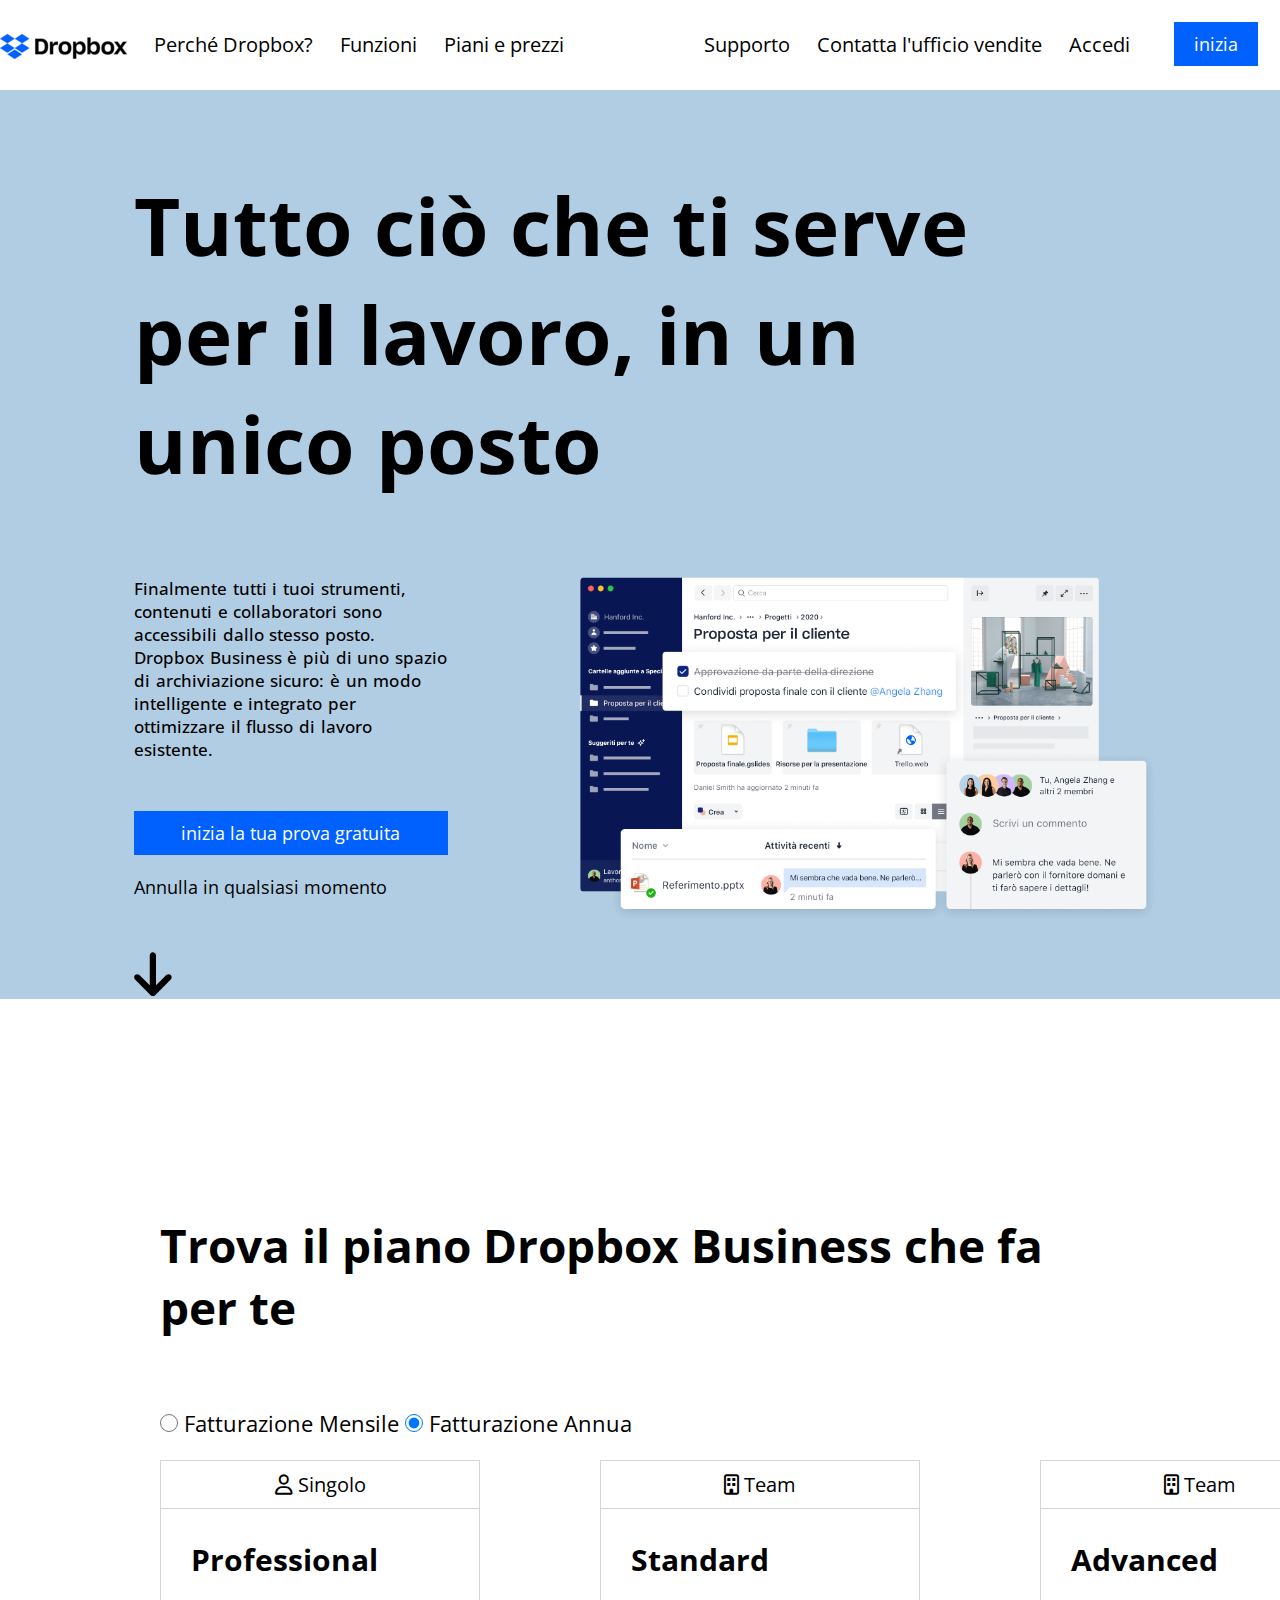
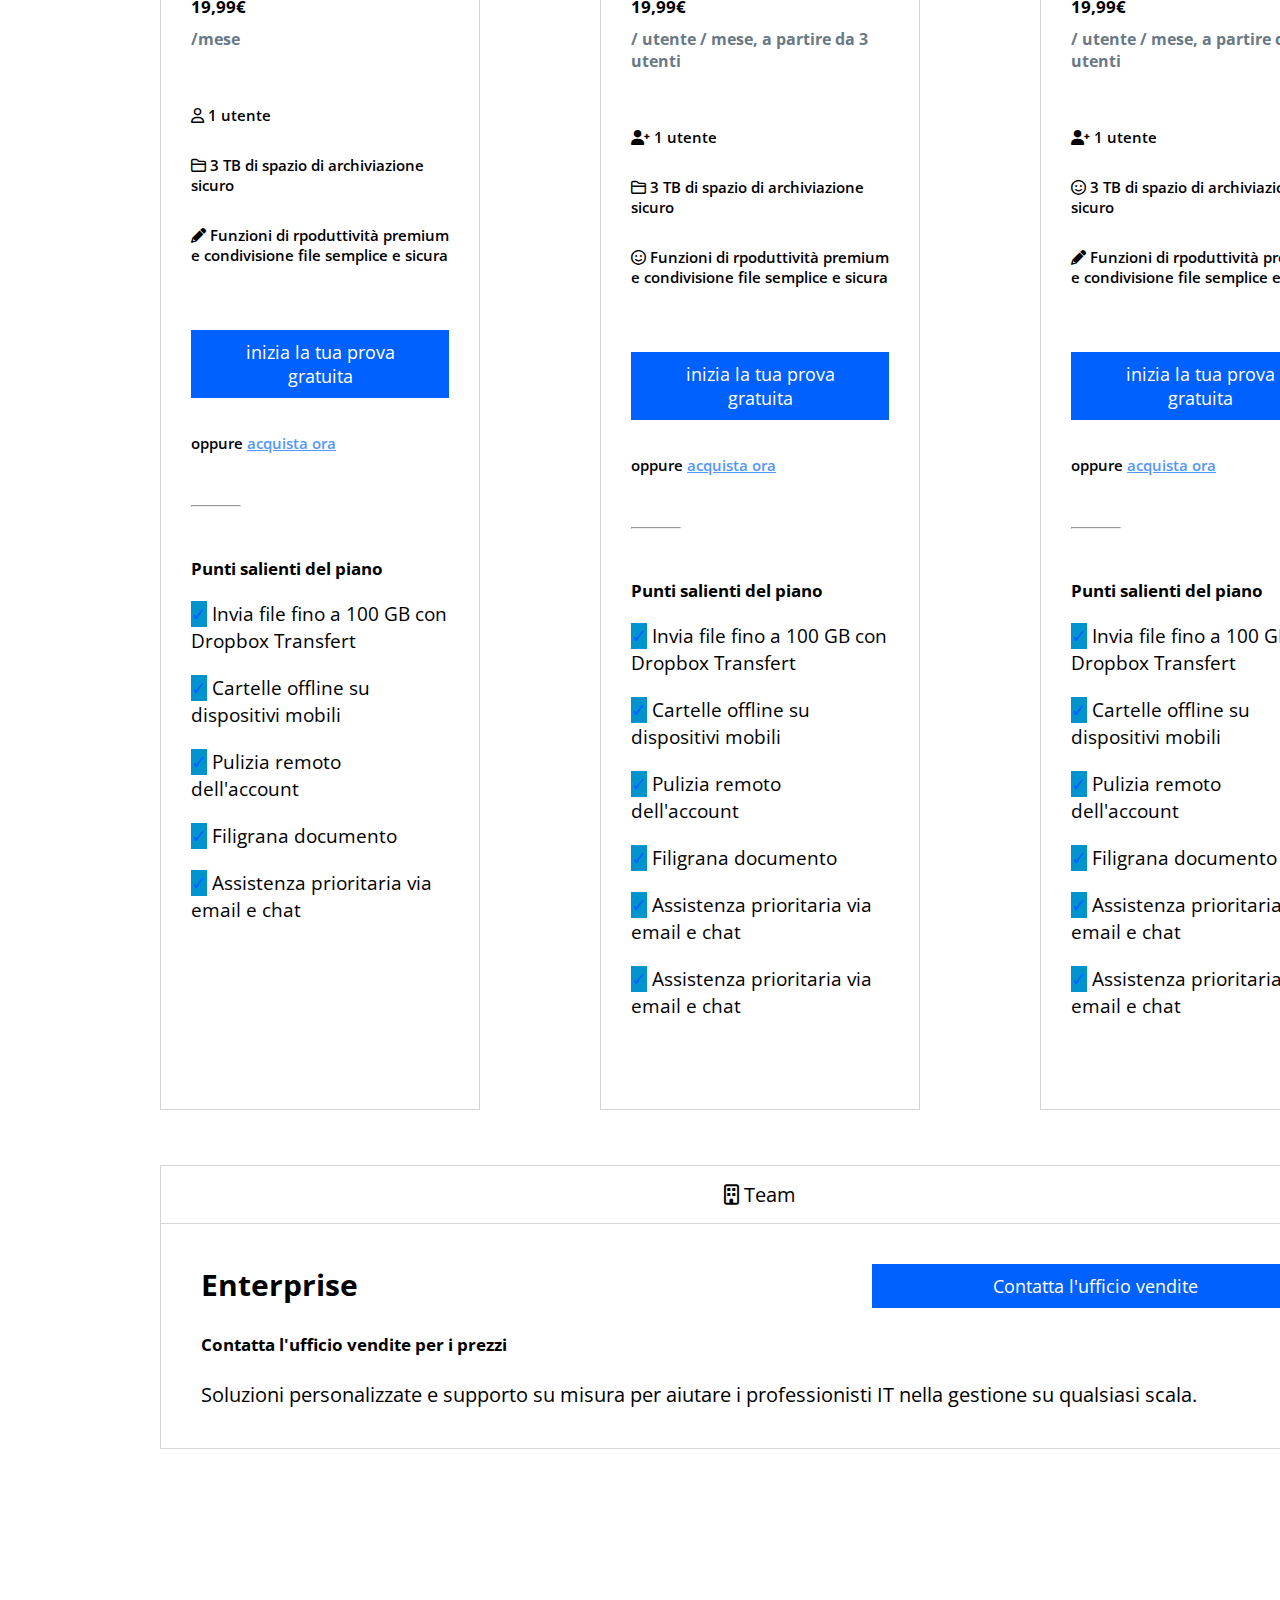
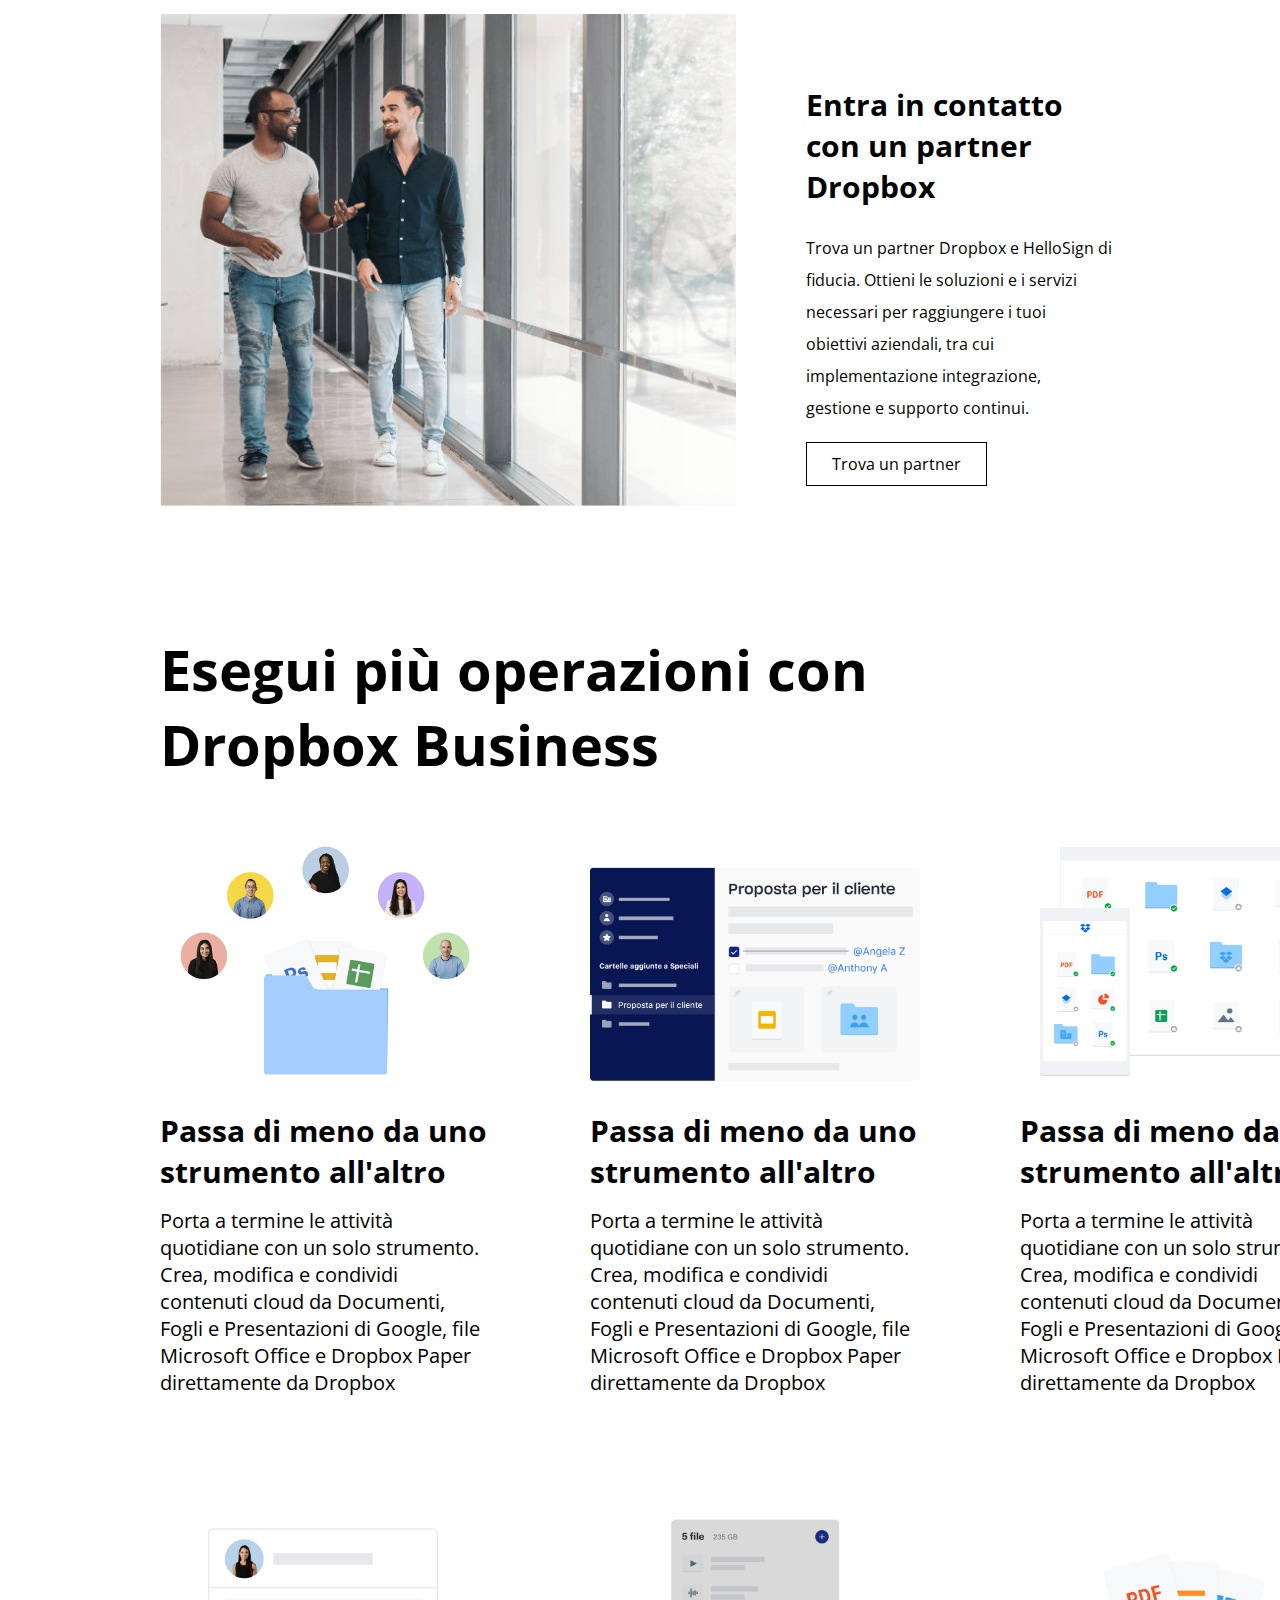
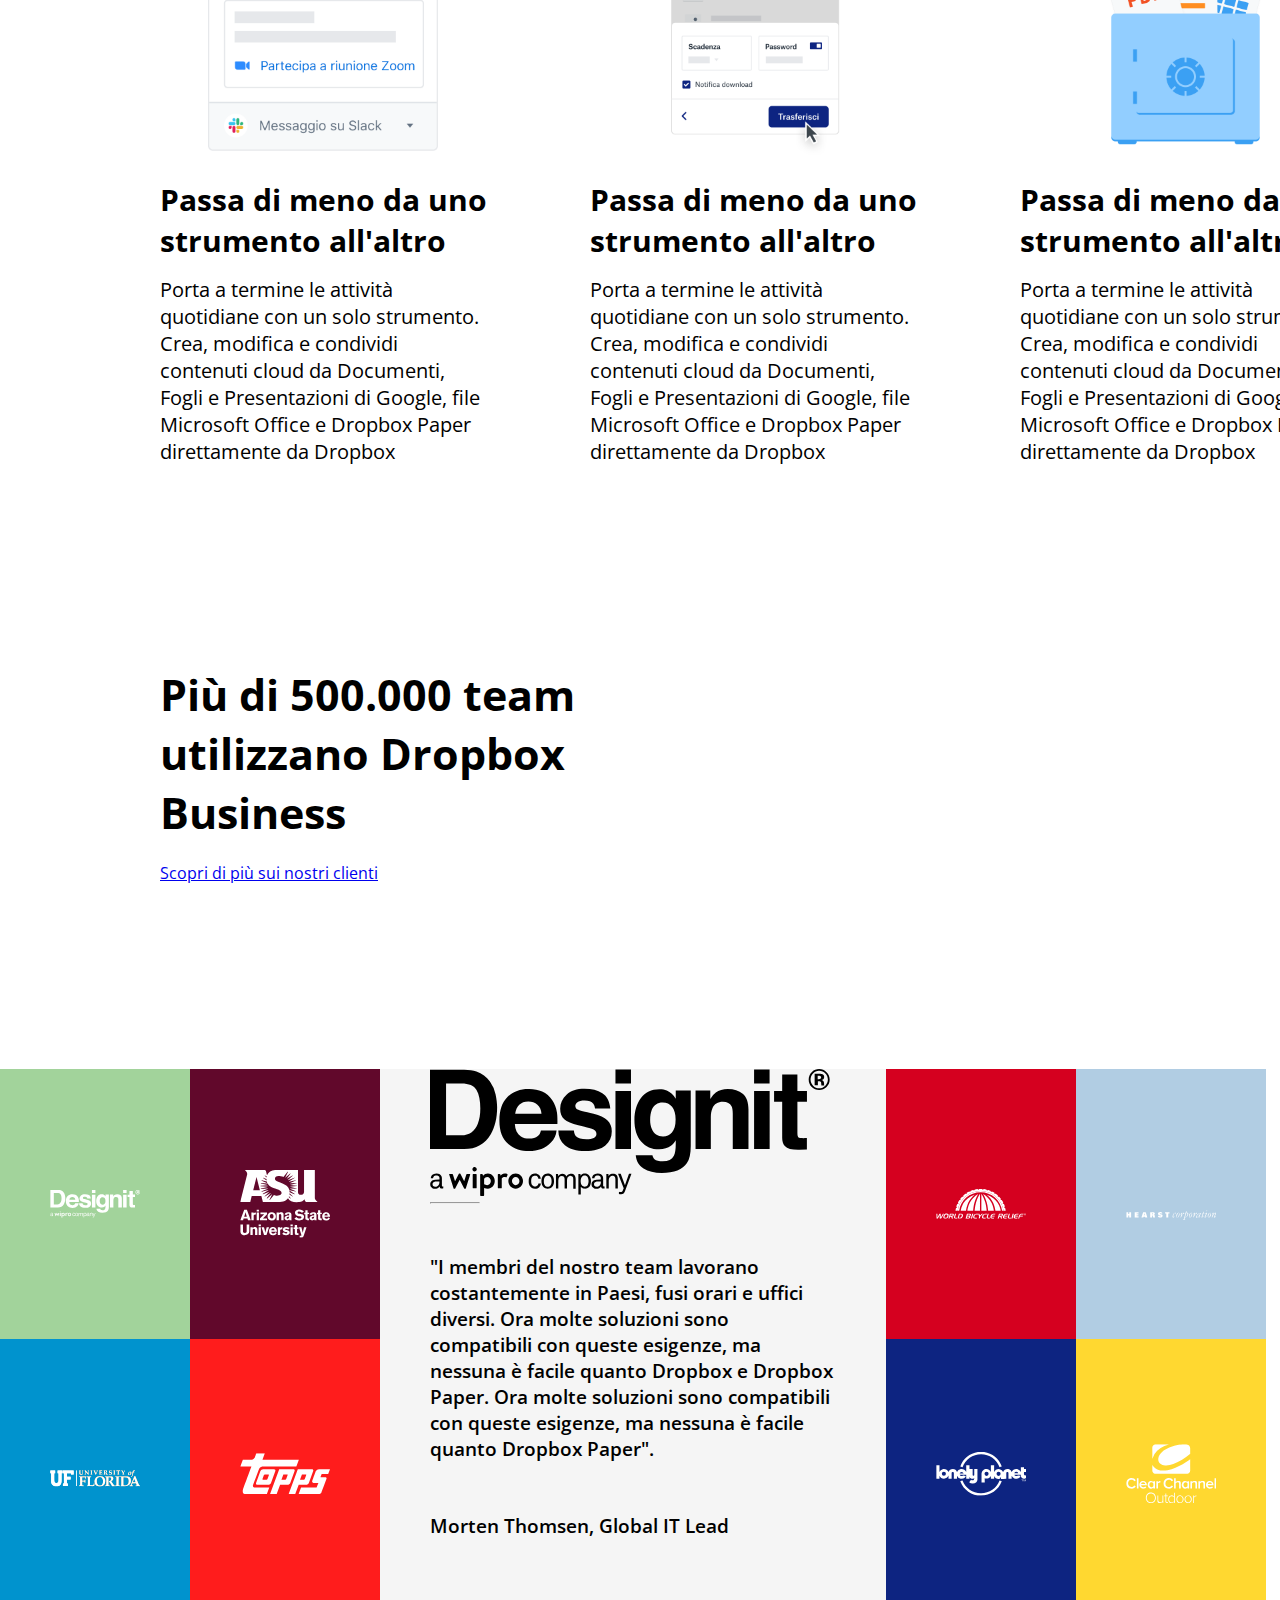
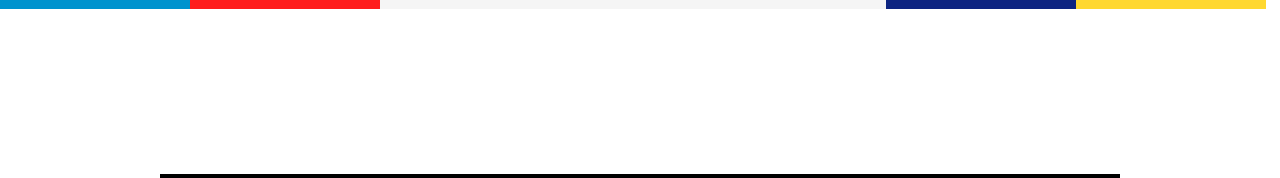
==== commit 4ae845c7: "modifiche file 3" ====
--- a/index.html
+++ b/index.html
@@ -366,26 +366,22 @@
             <div class="sez-5-container clearfix">
                 <div class="sez-5-side-box left clearfix">
                     <div class="sez-5-logo left green">
-                        <svg width="400" height="127" viewBox="0 0 400 127" xmlns="http://www.w3.org/2000/svg"><title>designit</title><g><g transform="translate(0 97.578)"><path d="M85.675 6.92c-4.014 0-7.336 3.391-7.336 7.613 0 4.221 3.253 7.612 7.336 7.612 4.014 0 7.335-3.39 7.335-7.612 0-4.222-3.252-7.613-7.335-7.613zm0 11.627c-2.076 0-3.737-1.8-3.737-4.014 0-2.215 1.66-4.014 3.737-4.014 2.076 0 3.737 1.8 3.737 4.014.069 2.214-1.661 4.014-3.737 4.014zM39.654 7.336h-2.699c-.208 0-.484.207-.554.415l-2.214 6.99-3.806-7.475a.826.826 0 0 0-.623-.346h-.277a.826.826 0 0 0-.623.346l-3.806 7.474-2.215-6.99c-.069-.207-.346-.414-.553-.414h-2.7c-.345 0-.553.276-.414.622L23.599 21.8c.069.208.346.416.553.416h.415a.826.826 0 0 0 .623-.346l4.499-8.79 4.498 8.79a.826.826 0 0 0 .623.346h.415c.208 0 .484-.208.554-.416l4.429-13.84c0-.347-.208-.623-.554-.623zm6.367 0h-2.7a.62.62 0 0 0-.622.622v13.15a.62.62 0 0 0 .623.622h2.699a.62.62 0 0 0 .623-.623V7.958a.62.62 0 0 0-.623-.622zm11.903-.416c-1.869 0-3.599.83-4.844 2.146l-.485-1.315c-.069-.208-.346-.415-.553-.415h-1.246a.62.62 0 0 0-.623.622V28.72a.62.62 0 0 0 .623.623h2.699a.62.62 0 0 0 .623-.623v-7.198c1.176.416 2.422.623 3.737.623 3.806 0 6.92-3.39 6.92-7.612.07-4.222-3.045-7.613-6.851-7.613zm-.761 11.627c-1.108 0-2.215-.277-3.045-.83v-5.468a3.521 3.521 0 0 1 3.045-1.8c2.007 0 3.667 1.8 3.667 4.015 0 2.283-1.66 4.083-3.667 4.083zM74.879 6.92c-2.63 0-4.152 2.146-4.152 2.146l-.485-1.315c-.069-.208-.346-.415-.553-.415h-1.246a.62.62 0 0 0-.623.622v13.15a.62.62 0 0 0 .623.622h2.699a.62.62 0 0 0 .623-.623v-9.204c1.591-1.938 3.598-1.315 4.014-1.107.415.138.692-.07.83-.346.138-.277.692-1.661.969-2.146.207-.484-.139-1.384-2.7-1.384zM45.19.554c-1.176-.346-2.353.415-2.699 1.591-.346 1.177.416 2.422 1.523 2.7 1.176.345 2.353-.416 2.699-1.592.346-1.177-.346-2.353-1.523-2.7z"/><path d="M13.287 21.66a3.373 3.373 0 0 1-.761.278c-.277.069-.484.069-.83.069-.623 0-1.177-.208-1.523-.623a2.418 2.418 0 0 1-.554-1.522H9.55a4.54 4.54 0 0 1-1.868 1.73c-.83.415-1.73.623-2.769.623-.83 0-1.522-.139-2.145-.416-.623-.277-.969-.623-1.384-1.038-.415-.415-.692-.9-.9-1.453a4.29 4.29 0 0 1-.276-1.592c0-.484.069-.969.207-1.453.139-.484.415-.969.83-1.384.416-.415.9-.761 1.523-1.107.623-.277 1.453-.485 2.422-.554l4.291-.277v-1.038c0-.346-.07-.761-.138-1.107a1.64 1.64 0 0 0-.623-1.038c-.277-.208-.554-.415-.9-.554-.346-.138-.83-.207-1.453-.207-.623 0-1.177.069-1.592.207-.415.139-.761.346-.969.623-.484.484-.692 1.038-.692 1.73H.83c0-.692.139-1.246.346-1.73.208-.484.485-.9.9-1.315a5.08 5.08 0 0 1 1.869-1.176 7.239 7.239 0 0 1 2.491-.416c1.384 0 2.491.277 3.322.762.83.553 1.384 1.176 1.73 2.007.277.692.415 1.384.415 2.214v6.99c0 .346.07.623.208.761a.786.786 0 0 0 .553.208h.416l.207-.07v1.869zM9.55 14.81l-3.806.207c-.346 0-.692.07-1.107.208-.346.138-.692.277-1.038.484a3.966 3.966 0 0 0-.762.762c-.207.346-.276.692-.276 1.176 0 .623.207 1.246.622 1.73.416.485 1.177.761 2.146.761a4.29 4.29 0 0 0 1.591-.276c.485-.208.97-.485 1.315-.9.416-.415.762-.969.9-1.523.208-.553.277-1.176.277-1.73v-.9h.138zm101.315 2.145c-.07.761-.208 1.453-.484 2.076a6.31 6.31 0 0 1-1.177 1.592c-.484.484-1.107.9-1.8 1.176-.691.277-1.452.416-2.352.416-1.315 0-2.353-.277-3.183-.762-.83-.553-1.523-1.176-2.007-1.937a7.212 7.212 0 0 1-.9-2.077c-.208-.83-.277-1.73-.277-2.837 0-1.107.07-2.007.277-2.837.208-.83.484-1.454.9-2.076.484-.762 1.176-1.385 2.007-1.938.83-.554 1.868-.761 3.183-.761.83 0 1.592.138 2.284.415.692.277 1.245.623 1.73 1.107a6.31 6.31 0 0 1 1.176 1.592c.277.623.485 1.315.554 2.076h-2.422c-.07-.484-.208-.9-.346-1.315-.208-.346-.416-.692-.692-.969a2.606 2.606 0 0 0-1.038-.623 4.03 4.03 0 0 0-1.315-.207c-.554 0-1.038.069-1.384.277-.416.207-.762.415-1.038.692a3.428 3.428 0 0 0-1.108 1.937c-.207.83-.277 1.661-.277 2.56 0 .9.07 1.731.277 2.561.208.83.554 1.454 1.108 1.938.346.277.692.485 1.038.692.415.208.83.277 1.384.277.484 0 .969-.07 1.384-.277.415-.207.761-.415 1.038-.692.277-.277.484-.553.623-.9.138-.346.276-.76.346-1.245h2.491v.069zm13.149-2.353c0 1.107-.139 2.215-.415 3.183-.277 1.039-.83 1.869-1.592 2.7-.554.484-1.177.9-1.869 1.245a6.56 6.56 0 0 1-2.422.485c-.9 0-1.73-.139-2.422-.485a5.53 5.53 0 0 1-1.868-1.246c-.762-.76-1.315-1.66-1.592-2.699a12.173 12.173 0 0 1-.415-3.183c0-1.107.138-2.214.415-3.183.277-1.038.83-1.869 1.592-2.7a8.793 8.793 0 0 1 1.868-1.245 6.56 6.56 0 0 1 2.422-.484c.9 0 1.73.138 2.422.484a5.53 5.53 0 0 1 1.869 1.246c.761.761 1.315 1.66 1.592 2.699.276.969.415 2.007.415 3.183zm-2.422 0c0-.83-.07-1.66-.277-2.491a4.625 4.625 0 0 0-1.038-2.007c-.277-.277-.692-.554-1.107-.761-.416-.208-.9-.277-1.454-.277-.553 0-1.038.069-1.453.277-.415.207-.761.415-1.107.76a4.625 4.625 0 0 0-1.038 2.008c-.208.83-.277 1.591-.277 2.491 0 .83.069 1.661.277 2.491.207.83.553 1.454 1.038 2.007.277.277.692.554 1.107.762.415.207.9.276 1.453.276.554 0 1.038-.069 1.454-.276.415-.208.76-.416 1.107-.762a4.625 4.625 0 0 0 1.038-2.007c.207-.83.277-1.66.277-2.49zm21.66 7.197v-9.135c0-.484-.069-.968-.138-1.384-.069-.415-.277-.761-.484-1.038-.208-.277-.485-.553-.9-.692a3.765 3.765 0 0 0-1.384-.277c-.415 0-.83.07-1.176.277-.346.139-.692.415-.97.692a3.529 3.529 0 0 0-.968 1.8 10.745 10.745 0 0 0-.208 2.145v7.682h-2.422v-9.135c0-.485-.07-.97-.138-1.385-.07-.415-.208-.76-.485-1.038-.207-.276-.484-.553-.9-.692a3.765 3.765 0 0 0-1.383-.276 3.15 3.15 0 0 0-1.385.346c-.415.207-.76.553-1.038.9a4.396 4.396 0 0 0-.76 1.73 9.734 9.734 0 0 0-.209 1.937v7.682h-2.352V7.543h2.076l.207 2.076c.346-.83.9-1.453 1.661-1.799.761-.415 1.523-.623 2.353-.623 1.038 0 1.938.208 2.7.692a4.589 4.589 0 0 1 1.59 2.007c.208-.484.416-.83.762-1.176.277-.346.692-.623 1.038-.83.415-.208.83-.416 1.246-.485.415-.139.9-.139 1.315-.139 1.591 0 2.837.485 3.598 1.454.762.969 1.177 2.214 1.177 3.875v9.481h-2.422V21.8zm17.717-7.197a10.99 10.99 0 0 1-.554 3.46c-.346 1.038-.9 1.938-1.591 2.63a6.738 6.738 0 0 1-1.661 1.038c-.623.277-1.384.415-2.215.415-.415 0-.761-.069-1.176-.138-.416-.07-.762-.208-1.177-.415-.346-.139-.692-.416-1.038-.623-.277-.277-.554-.554-.761-.9v7.82h-2.422V7.336h2.076l.138 1.868c.415-.692 1.038-1.246 1.8-1.66.83-.416 1.591-.554 2.422-.554.9 0 1.66.138 2.353.415.692.277 1.245.692 1.73 1.176.692.692 1.176 1.592 1.522 2.63.346 1.038.554 2.145.554 3.391zm-2.422 0c0-.692-.07-1.315-.208-2.007a7.905 7.905 0 0 0-.623-1.8c-.277-.553-.692-.968-1.245-1.314-.554-.346-1.177-.484-1.938-.484-.554 0-.969.069-1.315.276-.346.208-.692.416-.969.692-.623.554-1.038 1.177-1.246 2.007-.207.83-.346 1.661-.346 2.56 0 .9.139 1.8.346 2.561.208.83.623 1.454 1.246 2.007.277.277.623.485.969.692.346.208.83.277 1.315.277.761 0 1.453-.138 1.938-.484.553-.346.968-.761 1.245-1.246a6.889 6.889 0 0 0 .623-1.8 8.754 8.754 0 0 0 .208-1.937zm16.193 7.059a3.373 3.373 0 0 1-.76.277c-.278.069-.485.069-.831.069-.623 0-1.177-.208-1.523-.623a2.418 2.418 0 0 1-.553-1.522h-.07a4.54 4.54 0 0 1-1.868 1.73c-.83.415-1.73.623-2.768.623-.83 0-1.523-.139-2.146-.416a4.93 4.93 0 0 1-1.522-1.038c-.415-.415-.692-.9-.9-1.453a4.29 4.29 0 0 1-.277-1.592c0-.484.07-.969.208-1.453.139-.484.415-.969.83-1.384.416-.415.9-.761 1.523-1.107.623-.277 1.453-.485 2.422-.554l4.29-.277v-1.038c0-.346-.068-.761-.138-1.107a1.64 1.64 0 0 0-.622-1.038c-.277-.208-.554-.415-.9-.554-.346-.138-.83-.207-1.453-.207-.623 0-1.177.069-1.592.207-.415.139-.761.346-.969.623-.484.484-.692 1.038-.692 1.73h-2.353c0-.692.139-1.246.346-1.73.208-.484.485-.9.9-1.315a5.08 5.08 0 0 1 1.868-1.176 7.239 7.239 0 0 1 2.492-.416c1.384 0 2.491.277 3.321.762.83.553 1.385 1.176 1.73 2.007.277.692.416 1.384.416 2.214v6.99c0 .346.069.623.207.761a.786.786 0 0 0 .554.208h.415l.208-.07v1.869h.207zm-3.737-6.851l-3.806.207c-.346 0-.692.07-1.107.208-.346.138-.692.277-1.038.484a3.966 3.966 0 0 0-.761.762c-.208.346-.277.692-.277 1.176 0 .623.207 1.246.623 1.73.415.485 1.176.761 2.145.761a4.29 4.29 0 0 0 1.592-.276c.484-.208.969-.485 1.315-.9.415-.415.76-.969.9-1.523.207-.553.276-1.176.276-1.73v-.9h.138zm14.395 6.99v-9.136c0-1.107-.208-1.937-.692-2.56-.485-.623-1.246-.9-2.422-.9-.692 0-1.315.208-1.8.623a4.001 4.001 0 0 0-1.245 1.592 3.831 3.831 0 0 0-.415 1.799c-.07.692-.07 1.315-.07 1.869v6.712h-2.422V7.405h2.076l.208 2.145c.208-.415.415-.761.761-1.107.346-.346.692-.554 1.038-.761.415-.208.83-.346 1.246-.485.415-.138.83-.138 1.246-.138 1.66 0 2.837.484 3.667 1.384.83.9 1.246 2.214 1.246 3.875V21.8h-2.422zm9.55 2.906c-.346.9-.83 1.66-1.384 2.214-.554.554-1.384.83-2.491.83-.623 0-1.108-.068-1.454-.138-.346-.069-.622-.138-.692-.207V25.26c.139.069.346.069.485.138.138.07.346.07.553.07h.692a2.65 2.65 0 0 0 1.315-.347c.346-.208.623-.554.83-1.107l.9-2.422-5.674-14.395h2.699l4.221 11.35 4.014-11.35h2.491l-6.505 17.509z"/></g><path d="M16.055 14.533v51.765H31.42c7.82 0 13.287-3.876 16.401-11.558 1.661-4.221 2.491-9.273 2.491-15.155 0-8.097-1.245-14.256-3.806-18.616-2.56-4.29-7.543-6.436-15.086-6.436H16.055zM46.436 2.56C52.042 4.36 56.54 7.75 59.931 12.595a35.985 35.985 0 0 1 5.675 12.803c.968 4.567 1.522 8.927 1.522 13.149 0 10.519-2.145 19.446-6.367 26.713-5.744 9.896-14.602 14.81-26.574 14.81H0V.83h34.187c4.913.07 8.996.623 12.249 1.73zm42.837 33.287c-2.145 2.145-3.53 5.12-4.083 8.858h26.298c-.277-3.945-1.661-6.99-4.083-9.066-2.422-2.076-5.467-3.114-9.066-3.114-3.875.07-6.92 1.107-9.066 3.322M112.18 22.56c4.083 1.799 7.474 4.705 10.104 8.65 2.422 3.46 3.944 7.543 4.636 12.11.416 2.7.623 6.506.485 11.627h-42.56c.276 5.952 2.283 10.035 6.09 12.457 2.352 1.453 5.12 2.214 8.373 2.214 3.46 0 6.298-.83 8.512-2.63 1.8-1.522 2.215-2.283 3.114-5.536h15.64c-.415 5.052-2.283 8.512-5.674 12.111-5.26 5.675-12.526 8.512-22.007 8.512-7.751 0-14.672-2.422-20.554-7.197-5.951-4.775-8.927-12.664-8.927-23.46 0-10.173 2.63-17.924 8.027-23.391 5.398-5.398 12.388-8.097 20.9-8.097 5.121-.139 9.758.83 13.84 2.63m31.696 38.823c.346 2.699 1.038 4.637 2.077 5.813 1.937 2.007 5.467 3.045 10.588 3.045 3.045 0 5.398-.415 7.197-1.315 1.8-.9 2.699-2.214 2.699-4.014 0-1.73-.692-3.044-2.145-3.944-1.454-.9-6.782-2.422-15.987-4.637-6.643-1.66-11.349-3.737-14.048-6.159-2.768-2.422-4.083-5.952-4.083-10.519 0-5.398 2.145-10.035 6.367-13.98 4.221-3.875 10.242-5.812 17.924-5.812 7.266 0 13.218 1.453 17.854 4.36 4.637 2.906 7.267 7.958 7.959 15.155h-15.294c-.208-1.938-.762-3.53-1.661-4.706-1.73-2.076-4.568-3.114-8.65-3.114-3.323 0-5.745.485-7.198 1.592-1.384 1.038-2.145 2.214-2.145 3.668 0 1.799.761 3.045 2.283 3.806 1.523.83 6.852 2.214 15.987 4.221 6.09 1.454 10.726 3.599 13.702 6.505 3.045 2.907 4.498 6.575 4.498 11.004 0 5.813-2.145 10.519-6.436 14.187-4.36 3.668-11.003 5.467-20.069 5.467-9.204 0-15.986-1.938-20.415-5.813-4.36-3.876-6.575-8.858-6.575-14.81h15.571zm98.063 2.076c2.422-2.699 3.668-6.99 3.668-12.941 0-5.536-1.177-9.827-3.53-12.734-2.353-2.906-5.398-4.36-9.342-4.36-5.33 0-8.997 2.492-11.004 7.544-1.038 2.699-1.592 6.02-1.592 9.965 0 3.391.554 6.436 1.73 9.135 2.007 4.914 5.744 7.405 11.073 7.405 3.53.07 6.505-1.315 8.997-4.014m-5.19-42.076c3.736 1.523 6.712 4.36 8.996 8.443v-8.443h15.017v55.571c0 7.543-1.245 13.287-3.806 17.093-4.36 6.644-12.734 9.897-25.121 9.897-7.474 0-13.564-1.454-18.27-4.43-4.706-2.906-7.336-7.335-7.82-13.148h16.678c.415 1.8 1.107 3.045 2.076 3.875 1.661 1.384 4.43 2.076 8.305 2.076 5.467 0 9.204-1.868 11.072-5.536 1.246-2.353 1.869-6.298 1.869-11.834v-3.737c-1.453 2.491-3.045 4.36-4.775 5.606-3.045 2.353-6.99 3.46-11.834 3.46-7.543 0-13.495-2.63-17.993-7.89-4.498-5.259-6.713-12.456-6.713-21.453 0-8.72 2.145-15.986 6.505-21.937 4.29-5.952 10.45-8.859 18.34-8.859 2.768-.069 5.328.416 7.473 1.246m75.987 3.46c3.806 3.184 5.744 8.443 5.744 15.779V80h-15.71V44.43c0-3.046-.415-5.468-1.246-7.06-1.522-2.976-4.36-4.498-8.58-4.498-5.191 0-8.651 2.145-10.59 6.574-1.037 2.353-1.522 5.33-1.522 8.928v31.695h-15.294V21.522h14.74v8.582c1.939-3.045 3.807-5.19 5.537-6.505 3.114-2.353 7.128-3.53 11.972-3.53 6.229 0 11.142 1.592 14.949 4.775m11.349-2.837h15.571V80h-15.571V22.007zm15.502-7.474h-15.502V.415h15.502v14.118zm-154.118 7.474h15.502V80h-15.502V22.007zm15.502-7.474h-15.502V.415h15.502v14.118zm143.114 18.2V22.008h8.097V5.467h15.225v16.47h9.55v10.727h-9.55v31.073c0 2.422.346 3.875.9 4.498.622.623 2.49.9 5.605.9.484 0 .969 0 1.453-.07.485 0 1.038-.068 1.523-.138v11.488l-7.267.346c-7.266.208-12.18-.969-14.81-3.806-1.73-1.73-2.63-4.429-2.63-8.166V32.734h-8.096zm46.09-25.743c-.415-.139-1.038-.208-1.8-.208h-.691v3.391h1.176c.692 0 1.246-.138 1.661-.415.415-.277.623-.761.623-1.384 0-.692-.346-1.177-.969-1.384zm-5.536 9.342V4.706H390.31c.97.07 1.661.277 2.284.623 1.038.553 1.592 1.453 1.592 2.768 0 .969-.277 1.66-.83 2.076-.554.484-1.246.692-2.008.83.693.139 1.315.346 1.661.693.692.553 1.038 1.453 1.038 2.63v1.037c0 .07 0 .208.07.346 0 .139 0 .208.069.346l.138.346h-2.906c-.07-.346-.139-.9-.208-1.591 0-.692-.07-1.177-.208-1.454a1.248 1.248 0 0 0-.83-.83c-.277-.138-.554-.208-1.038-.208l-.623-.069h-.623v4.083h-3.252zM383.045 4.43c-1.66 1.73-2.491 3.737-2.491 6.09 0 2.422.83 4.498 2.56 6.228 1.661 1.73 3.737 2.561 6.09 2.561 2.422 0 4.43-.9 6.09-2.56 1.661-1.73 2.56-3.807 2.56-6.16s-.83-4.36-2.49-6.09c-1.662-1.73-3.738-2.63-6.16-2.63-2.422-.069-4.429.762-6.159 2.561zm13.495 13.633c-2.007 2.007-4.498 2.976-7.336 2.976-2.976 0-5.467-1.038-7.474-3.045-2.007-2.007-3.045-4.498-3.045-7.474 0-3.045 1.107-5.606 3.253-7.612 2.076-1.938 4.498-2.838 7.197-2.838 2.907 0 5.329 1.038 7.405 3.114 2.007 2.007 3.114 4.499 3.114 7.405.07 2.907-.969 5.398-3.114 7.474z"/></g></svg>
-
+                        <img src="img/designit.svg">
                     </div>
                     <div class="sez-5-logo left dark-red">
-                        <svg width="398" height="305" viewBox="0 0 398 305" xmlns="http://www.w3.org/2000/svg"><title>asu_university_vert_rgb</title><g transform="translate(-1 -1)"><g transform="translate(0 179.31)"><path d="M30.62 1.655l17.104 46.62H35.31l-2.207-7.447H16l-2.207 7.448H1.38l17.38-46.62H30.62zm-6.344 11.31c-.552 2.483-1.38 4.966-1.931 7.173-1.104 3.586-2.759 9.103-3.862 12.414h11.862l-6.07-19.586zm36.138 4.414c2.207-1.93 4.69-3.31 9.93-3.862v9.104l-3.31.551c-4.965.828-6.344 1.656-6.344 6.07v19.586H50.483V13.793h9.93v3.586zM73.93 1.655h9.931v8h-9.931v-8zm0 12.138h9.931v34.759h-9.931V13.793z"/><path d="M90.2068966 13.7931034L119.724138 13.7931034 119.724138 21.5172414 101.241379 40.2758621 119.724138 40.2758621 119.724138 48.2758621 88.2758621 48.2758621 88.2758621 40.5517241 107.034483 21.5172414 90.4827586 21.5172414 90.4827586 13.7931034z"/><path d="M158.897 31.172c0 8.828-4.966 18.207-18.483 18.207-9.655 0-18.483-5.517-18.483-18.207 0-10.482 6.62-19.034 19.862-18.206 13.793.551 17.104 11.862 17.104 18.206zm-25.38-6.896c-1.38 1.93-1.655 4.414-1.655 6.62 0 5.518 2.759 10.207 8.276 10.207 5.517 0 8.276-4.413 8.276-9.93 0-3.863-.828-6.897-2.759-8.552-2.207-1.931-4.414-1.931-6.069-1.931-2.758.551-4.69 1.379-6.069 3.586zm38.897-7.173c1.103-1.103 1.655-1.93 3.31-2.758 1.655-.552 3.862-1.38 6.345-1.38 1.931 0 4.414.276 6.069 1.38 3.586 1.93 4.69 4.965 4.69 10.483v23.724H182.62V28.966c0-3.035 0-4.138-.552-5.242-.828-1.93-2.483-2.758-4.69-2.758-5.241 0-5.241 4.413-5.241 8.551v18.759H161.93V14.069h10.207l.276 3.034zm25.655 6.621c.276-2.483.552-5.241 3.586-7.724 3.31-2.483 7.173-3.034 11.31-3.034 4.138 0 14.621 1.103 14.621 9.93v20.138c0 3.587.276 4.138 1.104 5.518h-9.931v-3.31c-2.483 1.93-5.518 4.137-10.483 4.137-8 0-11.31-5.793-11.31-10.482 0-5.518 4.413-8.828 7.172-9.931 2.759-1.104 9.38-2.483 13.517-3.31v-1.932c0-1.655-.276-4.138-3.862-4.138-4.414 0-4.965 2.759-5.241 4.138h-10.483zm12.69 10.483c-1.656.552-4.414 1.655-4.414 4.414 0 1.655 1.38 3.586 3.862 3.586 1.38 0 2.483-.552 3.586-1.104 3.31-2.206 3.586-5.24 3.586-8.827l-6.62 1.93zm39.172.276c1.103 1.38 2.207 2.483 4.414 3.586 3.034 1.655 6.345 2.207 9.103 2.207 4.69 0 8.552-2.207 8.552-5.517 0-3.587-4.69-4.414-8.276-4.69-2.483-.276-5.241-.552-7.724-1.103-2.759-.552-12.69-2.76-12.69-12.69C243.31 4.138 254.07.552 262.07.552c10.759 0 16.552 5.241 20.69 8.827l-8.552 6.07c-1.38-1.38-2.759-2.76-4.69-3.863-1.655-.827-4.69-1.93-7.724-1.93-4.69 0-6.896 2.758-6.896 4.965 0 3.586 3.862 4.138 6.069 4.413 4.965.552 11.586 1.932 14.344 2.76 5.242 1.93 8 6.068 8 11.585 0 3.31-1.379 7.173-3.586 9.931-4.138 4.966-11.034 6.345-17.655 6.345-13.241 0-18.483-6.069-21.241-9.38l9.103-5.792zm38.897-30.62h10.206V14.62h6.621v6.345h-6.62v15.448c0 2.207 0 3.862 2.758 3.862h3.586v8c-2.207.276-3.586.552-5.241.552-3.586 0-7.448-.276-9.655-3.31-1.38-1.932-1.38-4.415-1.38-7.725V21.241h-4.965v-6.344h4.965V3.862h-.275zm19.862 19.861c.276-2.483.551-5.241 3.586-7.724 3.31-2.483 7.172-3.034 11.31-3.034 4.138 0 14.62 1.103 14.62 9.93v20.138c0 3.587.277 4.138 1.104 5.518h-9.93v-3.31c-2.483 1.93-5.518 4.137-10.483 4.137-8 0-11.31-5.793-11.31-10.482 0-5.518 4.413-8.828 7.172-9.931 2.758-1.104 9.379-2.483 13.517-3.31v-1.932c0-1.655-.276-4.138-3.862-4.138-4.414 0-4.966 2.759-5.242 4.138H308.69zm12.965 10.483c-1.655.552-4.414 1.655-4.414 4.414 0 1.655 1.38 3.586 3.862 3.586 1.38 0 2.483-.552 3.587-1.104 3.31-2.206 3.586-5.24 3.586-8.827l-6.62 1.93zm23.448-30.345h10.207v10.759h6.621v6.345h-6.62v15.448c0 2.207 0 3.862 2.758 3.862h3.586v8c-2.207.276-3.586.552-5.241.552-3.586 0-7.448-.276-9.655-3.31-1.38-1.932-1.38-4.415-1.38-7.725V21.241h-4.965v-6.344h4.965V3.862h-.276zm52.966 35.862c-1.103 1.655-2.483 3.586-4.138 5.242-3.034 2.758-7.448 4.965-12.965 4.965-10.207 0-17.38-6.62-17.38-17.931 0-8.276 4.138-19.034 17.655-19.034 1.931 0 8 .275 12.414 4.965 4.414 4.966 4.69 11.586 4.966 15.448h-24.828c0 4.414 2.483 8.552 8 8.552 5.517 0 7.448-3.586 8.828-6.069l7.448 3.862zM387.862 26.76c-.276-1.38-.552-3.31-1.931-4.966-1.38-1.38-3.31-1.93-4.965-1.93-2.483 0-4.138 1.103-5.242 2.206-1.38 1.655-1.655 3.034-1.93 4.69h14.068z"/><g><path d="M41.103 67.862V94.07c0 4.414 0 9.103-2.758 13.241-4.966 8-15.448 8.552-17.38 8.552-3.586 0-7.724-.828-10.758-2.483-9.104-4.69-9.104-12.965-8.828-19.31V67.862h11.862v29.241c0 2.483 0 4.414.828 5.794 1.38 2.482 4.69 3.31 7.448 3.31 8 0 8-5.517 8-9.104V68.138l11.586-.276zM56.552 83.31c1.103-1.103 1.655-1.93 3.31-2.758 1.655-.552 3.862-1.38 6.345-1.38 1.93 0 4.414.276 6.069 1.38 3.586 1.93 4.69 4.965 4.69 10.482v23.725H66.759V95.172c0-3.034 0-4.138-.552-5.241-.828-1.931-2.483-2.759-4.69-2.759-5.241 0-5.241 4.414-5.241 8.552v18.759H46.069V80h10.207v3.31h.276zm25.93-15.448h9.932v8h-9.931v-8zm0 12.138h9.932v34.759h-9.931V80zm12.966 0h10.759c4.138 15.448 4.965 18.483 6.069 25.103 1.38-7.724 1.655-8.551 3.586-16.551L118.07 80h10.483l-11.31 34.483h-10.76L95.449 80zm67.586 25.931c-1.103 1.655-2.482 3.586-4.137 5.241-3.035 2.759-7.449 4.966-12.966 4.966-10.207 0-17.38-6.62-17.38-17.931 0-8.276 4.139-19.035 17.656-19.035 1.93 0 8 .276 12.414 4.966 4.413 4.965 4.69 11.586 4.965 15.448H138.76c0 4.414 2.482 8.552 8 8.552 5.517 0 7.448-3.586 8.827-6.069l7.448 3.862zm-10.206-12.965c-.276-1.38-.552-3.31-1.931-4.966-1.38-1.38-3.31-1.931-4.966-1.931-2.483 0-4.138 1.103-5.241 2.207-1.38 1.655-1.656 3.034-1.931 4.69h14.069zm24.551-9.38c2.207-1.93 4.69-3.31 9.931-3.862v9.104l-3.31.551c-4.966.828-6.345 1.655-6.345 6.07v19.585h-10.207V80h9.931v3.586zm16.276 19.31c2.759 2.76 6.345 4.69 9.931 4.69 2.483 0 6.07-.827 6.07-3.31 0-1.104-.828-1.655-1.38-1.931-1.655-.828-3.862-1.104-5.793-1.38-1.655-.275-3.035-.551-4.69-1.103-2.207-.552-4.138-1.38-5.793-3.034-1.655-1.656-2.483-3.862-2.483-6.621 0-5.793 4.966-11.586 14.62-11.586 8.277 0 12.966 3.586 15.45 5.241l-6.346 5.793c-3.31-2.483-6.344-3.31-8.551-3.31-3.862 0-4.966 1.655-4.966 2.483 0 1.93 2.207 2.482 5.517 3.034 6.897 1.38 14.897 3.035 14.897 11.31 0 8.276-8.276 12.138-16.276 12.138-9.655 0-14.62-4.69-16.828-6.62l6.621-5.793zm29.793-35.034h9.931v8h-9.93v-8zm0 12.138h9.931v34.759h-9.93V80zm18.759-9.931h10.207v10.759h6.62v6.344h-6.62v15.449c0 2.207 0 3.862 2.758 3.862h3.587v8c-2.207.276-3.587.551-5.242.551-3.586 0-7.448-.275-9.655-3.31-1.38-1.93-1.38-4.414-1.38-7.724V87.448h-5.24v-6.345h4.965V70.07zM294.345 80l-12.138 37.241c-.828 2.207-1.655 4.414-3.31 6.345-2.483 2.483-4.69 2.759-7.449 2.759H264v-8h3.586c1.655 0 4.138 0 4.138-2.483 0-.828-.276-1.655-.552-2.483L260.966 80h10.758l5.793 24.828L283.31 80h11.035z"/></g></g><path d="M335.724 138.207c-4.965-5.241-4.69-10.759-4.69-10.759V1.103H283.31V102.07c-.551 9.655-9.93 11.862-15.172 11.862-7.448-.276-11.586-4.414-11.586-11.586V1.103H209.93h-32.828c-25.379 0-49.379 3.863-57.655 25.104l-4.69-18.759c-1.103-3.862-5.24-6.345-9.103-6.345H22.621c-1.104 0-1.655.276-1.104 1.104 0 0 2.207 2.207 6.345 6.896 5.793 6.621 3.586 15.173 3.586 15.173L1.103 146.206h44.414l6.345-26.758h42.759l6.62 26.759h58.207c24 0 43.31-2.483 52.966-17.38 7.172 13.518 22.62 20.139 49.93 17.656 9.38-.828 18.76-5.242 22.897-12.414l1.931 5.793c1.656 3.586 4.966 6.069 9.38 6.069h44.69c1.103.276 1.655 0 .827-.828 0 0-2.483-2.758-6.345-6.896zM110.621 27.31l8 4.69c-.276 1.38-.552 3.034-.828 4.414l-8.276-7.724c-.827-.828.276-1.931 1.104-1.38zm-8 9.931l14.896 6.07c0 1.655 0 4.137.276 6.068l-16-10.482c-.827-.552-.276-1.931.828-1.656zm-6.07 11.587l22.07 4.965c.551 2.759 1.655 5.517 2.758 7.724L96 50.483c-.828-.552-.552-1.931.552-1.655zM58.484 92.966l14.62-59.587L88 92.966H58.483zm122.207 19.862c-4.138 3.862-12.138 5.793-20.69 4.965-4.966-.552-9.931-3.034-9.931-3.034l-17.931 22.069c-.828.827-2.207 0-1.655-1.104l12.138-24.552c.276-.275-.276-.551-.552-.275l-21.793 19.034c-.828.828-1.931-.276-1.38-1.38l16.828-22.344c.276-.276 0-.552-.276-.276l-25.103 15.172c-.828.552-1.931-.827-1.104-1.379l20.966-19.586c.276-.276 0-.552-.276-.552l-27.862 11.31c-1.103.276-1.655-1.103-.828-1.655l24.552-16c.276-.275 0-.551-.276-.551l-28.965 6.896c-1.104.276-1.38-1.103-.552-1.655l27.31-11.862c.276 0 .276-.552 0-.552l-30.344 1.931c-1.104 0-1.38-1.379-.276-1.655l29.241-7.448c.276 0 .276-.552 0-.552l-30.345-2.759c-1.103 0-1.103-1.655 0-1.655l30.345-2.758c.276 0 .276-.276 0-.552L92.69 62.621c-1.104-.276-.828-1.655.276-1.655l28.965 1.655c7.448 13.517 23.172 19.034 36.966 24C172.414 91.31 184 95.172 184 105.655c0 2.759-1.103 5.242-3.31 7.173zm41.655 17.103l-6.897-6.069s1.104-2.483 1.655-4.138l6.621 8.828c.552.827-.552 1.93-1.38 1.379zm9.93-8.828l-13.792-8.275s.551-4.138.551-6.345l14.345 13.241c.828.828-.276 1.931-1.103 1.38zm8-10.206l-20.965-8.552s0-4.966-.551-7.724l22.344 14.62c.828.552.276 1.931-.827 1.656zm11.035-36.414l-30.344 2.758c-.276 0-.276.276 0 .552l29.24 7.448c1.104.276.828 1.656-.275 1.656l-30.345-1.931c-.276 0-.276.275 0 .551l27.31 11.862c1.104.552.552 1.931-.551 1.655l-27.862-5.793s-1.104-12.413-15.724-22.62c-7.449-5.242-16.828-8.828-24.828-11.862-6.345-2.483-12.138-4.69-16.276-7.173-4.69-3.034-6.896-6.345-6.896-10.207 0-2.758.827-5.241 2.758-7.172 3.31-3.31 9.104-4.69 17.104-4.69 8.551 0 17.655 3.862 17.655 3.862l18.207-22.62c.827-.828 2.207 0 1.655 1.103L199.724 36.69c0 .276.276.551.276.276l22.069-19.035c.828-.828 1.931.276 1.38 1.38l-17.104 22.62c-.276.276 0 .552.276.276L232 26.759c.828-.552 1.931.827 1.103 1.379l-20.965 19.586c-.276.276 0 .552.276.276l27.862-11.31c1.103-.276 1.655 1.103.827 1.655l-24.551 16c-.276.276 0 .552.276.552l29.517-6.621c1.103-.276 1.38 1.103.552 1.655l-27.31 11.862c-.277 0-.277.552 0 .552l30.344-1.931c1.103 0 1.38 1.38.276 1.655l-29.241 7.448c-.276 0-.276.552 0 .552l30.344 2.759c1.104 0 1.104 1.655 0 1.655z"/></g></svg>
-
+                        <img src="img/arizona_state_university.svg">
                     </div>
                     <div class="sez-5-logo left blue">
-                         <svg height="37" width="195" xmlns="http://www.w3.org/2000/svg"><g fill="none" fill-rule="evenodd"><path d="M56.07 2.21v33.88h1.5V2.21z" fill="#000"/><path d="M169.09 11c.13.358.38.659.71.85.424.226.9.333 1.38.31a3.74 3.74 0 0 0 1.33-.22 6.17 6.17 0 0 0 1.23-.65 4.69 4.69 0 0 0 .94-.78 4.59 4.59 0 0 0 .74-1.46 6 6 0 0 0 .32-1.91 3.3 3.3 0 0 0-.12-.93 1.93 1.93 0 0 0-.39-.73 1.87 1.87 0 0 0-.79-.49 3.32 3.32 0 0 0-1.15-.19 3.56 3.56 0 0 0-1.42.29 5.47 5.47 0 0 0-1.23.73 5.18 5.18 0 0 0-.78.71 4.33 4.33 0 0 0-.66 1.41 6.36 6.36 0 0 0-.3 1.89 3.43 3.43 0 0 0 .2 1.18zm1.86-3.47a4 4 0 0 1 .74-1.66 1.34 1.34 0 0 1 1-.44 1.18 1.18 0 0 1 .93.4c.27.373.399.83.36 1.29a8.62 8.62 0 0 1-.31 2.21 5.51 5.51 0 0 1-.47 1.24 1.84 1.84 0 0 1-.56.65 1.28 1.28 0 0 1-.72.2 1.22 1.22 0 0 1-1-.39 2 2 0 0 1-.34-1.29 8.71 8.71 0 0 1 .33-2.23zm6.73-1.72h1l-1.06 5.47a23 23 0 0 1-.67 3 1.06 1.06 0 0 1-.31.49.64.64 0 0 1-.39.14.6.6 0 0 1-.4-.15 1.39 1.39 0 0 1-.33-.5h-.23c-.05.26-.11.51-.18.73s-.17.51-.3.88c.151.07.314.114.48.13.253-.006.5-.075.72-.2a4.94 4.94 0 0 0 1.4-1.18 6.38 6.38 0 0 0 1.11-1.85c.4-1.12.734-2.261 1-3.42l.77-3.54h1.87a4.7 4.7 0 0 1 .23-.76l-.07-.12a6.38 6.38 0 0 1-.71.07c-.527.033-.86.033-1 0h-.12a20.22 20.22 0 0 1 .43-1.95 2.67 2.67 0 0 1 .2-.54.75.75 0 0 1 .27-.28.67.67 0 0 1 .35-.1 1 1 0 0 1 .53.19c.24.176.444.396.6.65h.22a13.43 13.43 0 0 1 .41-1.87 1.68 1.68 0 0 0-.6-.12 1.8 1.8 0 0 0-.69.11 7.53 7.53 0 0 0-1 .67 14.67 14.67 0 0 0-1.42 1.16 3.1 3.1 0 0 0-.61.75 3.86 3.86 0 0 0-.26.86c0 .19-.07.31-.1.39a5.66 5.66 0 0 1-.79.28c-.32.093-.56.17-.72.23l-.07.37h.44zM76.07 22.3h-1.33a7.08 7.08 0 0 1-.17 1.7.47.47 0 0 1-.29.35 9.82 9.82 0 0 1-2.47.18c-.453 0-1.323-.037-2.61-.11v-2.08c0-2.62.057-4.43.17-5.43l1.59-.07h1.43a13.64 13.64 0 0 1 2.32.17 4 4 0 0 1 1.26.35.29.29 0 0 1 .14.15c.063.262.094.53.09.8.06.813.09 1.34.09 1.58h1.23c0-.667.047-1.443.14-2.33s.19-1.62.29-2.2l-.14-.21a26.18 26.18 0 0 0-2.9-.15l-7.28.14-5.34-.14v1.3c.6.023 1.197.08 1.79.17.153.024.299.078.43.16a.49.49 0 0 1 .14.25 7.61 7.61 0 0 1 .17 1.65c.093 2.667.14 4.08.14 4.24V29c0 .533-.027 1.413-.08 2.64s-.093 1.957-.12 2.19a1.87 1.87 0 0 1-.21.79.47.47 0 0 1-.23.17 10.22 10.22 0 0 1-2.03.21v1.25c1.86-.073 3.22-.11 4.08-.11l5.92.08V35a17.42 17.42 0 0 1-2.38-.25.71.71 0 0 1-.38-.26 5.51 5.51 0 0 1-.24-1.67c-.06-.96-.09-2.627-.09-5v-1.71h1.21c1.18-.026 2.36.04 3.53.2a.76.76 0 0 1 .54.29 7.18 7.18 0 0 1 .26 2.28h1.33zm8.42 13.78c.667 0 1.827.02 3.48.06l3.56.08c1.293 0 2.247-.027 2.86-.08a5.15 5.15 0 0 0 .9-.14c0-.193.047-.767.14-1.72l.38-3.06v-.5h-1.23c-.193.973-.39 1.847-.59 2.62a1.39 1.39 0 0 1-.26.56 1.88 1.88 0 0 1-.74.2 26.43 26.43 0 0 1-4 .27c-.507 0-1.457-.037-2.85-.11v-2.58-4.29-4.37c0-1.693.023-3.097.07-4.21a12.27 12.27 0 0 1 .08-1.88.53.53 0 0 1 .24-.3 6.89 6.89 0 0 1 2.09-.27V15c-1.647.073-3.387.11-5.22.11-1.647 0-3.11-.037-4.39-.11v1.33a6.79 6.79 0 0 1 2.32.3.47.47 0 0 1 .23.27c.15 1.08.214 2.17.19 3.26v5.91c0 2.173-.02 4.033-.06 5.58s-.087 2.447-.14 2.7a.36.36 0 0 1-.07.17 1.44 1.44 0 0 1-.41.3 9.88 9.88 0 0 1-1.1.59v.78c2-.093 3.503-.14 4.51-.14zm13.06-4.2a9.06 9.06 0 0 0 3.84 3.64 12.82 12.82 0 0 0 5.85 1.24 14.54 14.54 0 0 0 5.6-1 9.93 9.93 0 0 0 3.19-2.17 9.58 9.58 0 0 0 2.13-3.23 14 14 0 0 0 1-5.28 13 13 0 0 0-.37-3.08 9.81 9.81 0 0 0-1-2.56 9.47 9.47 0 0 0-4.89-4 15.28 15.28 0 0 0-5-.77 15.71 15.71 0 0 0-5.11.8A9.85 9.85 0 0 0 97 21a12.76 12.76 0 0 0-.84 4.83 11.82 11.82 0 0 0 1.39 6zm4-11.39a5.87 5.87 0 0 1 2.26-3.07 6.61 6.61 0 0 1 3.76-1 6.4 6.4 0 0 1 3.11.65 6.12 6.12 0 0 1 2 1.89 9.34 9.34 0 0 1 1.32 3 15.25 15.25 0 0 1 .46 3.88 14.37 14.37 0 0 1-.85 5.26 6 6 0 0 1-2.32 3.04 6.47 6.47 0 0 1-3.41.91 6.56 6.56 0 0 1-3.57-1 6.82 6.82 0 0 1-2.48-3.27 15.21 15.21 0 0 1-1-5.85 13.66 13.66 0 0 1 .7-4.49zm19.74-3.89a.57.57 0 0 1 .22.26 9.7 9.7 0 0 1 .18 2.27l.08 3.2v5.62l-.12 4.42a14.11 14.11 0 0 1-.15 1.79 1 1 0 0 1-.13.42.46.46 0 0 1-.26.15 11.4 11.4 0 0 1-2 .17v1.33c1.333-.073 2.79-.11 4.37-.11 1.767 0 3.51.037 5.23.11v-1.34a15.11 15.11 0 0 1-1.76-.09 1.18 1.18 0 0 1-.44-.16.62.62 0 0 1-.2-.22 3.58 3.58 0 0 1-.17-1.1c0-.28-.03-1.46-.09-3.54v-4.81c0-.96.03-2.867.09-5.72 0-1.273.03-2.093.09-2.46a8.54 8.54 0 0 1 1.44-.12 7.7 7.7 0 0 1 2.27.23 3.52 3.52 0 0 1 1.65 1.29c.466.682.7 1.495.67 2.32a4.93 4.93 0 0 1-.64 2.49 3.59 3.59 0 0 1-1.56 1.54 6.24 6.24 0 0 1-2.74.37l-.17.5c.362.284.679.621.94 1 .667.88 1.453 2.087 2.36 3.62l3.24 5.34c.157.27.278.559.36.86.8-.04 1.603-.06 2.41-.06.667 0 1.79.02 3.37.06v-1.34a3 3 0 0 1-1-.12 1.6 1.6 0 0 1-.5-.37c-.173-.18-.637-.77-1.39-1.77l-1-1.5-2.35-3.5-.17-.29c-.06-.1-.24-.38-.57-.86s-.61-.93-.86-1.38a7.56 7.56 0 0 0 3.5-2.38 5.39 5.39 0 0 0 1.14-3.33 4.15 4.15 0 0 0-.83-2.62 3.88 3.88 0 0 0-2-1.42 13.78 13.78 0 0 0-3.56-.34c-.82 0-1.853.03-3.1.09-.76.047-1.667.07-2.72.07h-2.88l-2.42-.07v1.2a8.55 8.55 0 0 1 2.22.3zm24.15-1.46c-1.647 0-3.107-.037-4.38-.11v1.33a16 16 0 0 1 1.92.13.75.75 0 0 1 .36.17.66.66 0 0 1 .15.3c.11.799.17 1.604.18 2.41v10.21c0 1.033-.04 2.153-.12 3.36-.05.83-.09 1.3-.12 1.42a.49.49 0 0 1-.14.24.9.9 0 0 1-.43.17c-.16 0-.767.037-1.82.11v1.33a76.478 76.478 0 0 1 4.35-.11c1.873 0 3.63.037 5.27.11v-1.32a14.41 14.41 0 0 1-1.81-.1 1.15 1.15 0 0 1-.46-.18.61.61 0 0 1-.21-.33 8.27 8.27 0 0 1-.15-2v-8.9c0-.193.02-1.527.06-4v-1.49a3.57 3.57 0 0 1 .15-1 .5.5 0 0 1 .17-.25 1.06 1.06 0 0 1 .41-.17 14.82 14.82 0 0 1 1.83-.11V15c-1.647.073-3.393.11-5.24.11zm11.71 21l4.49.11a17.7 17.7 0 0 0 5.22-.67 11.79 11.79 0 0 0 4-2.2 10.73 10.73 0 0 0 2.91-3.8 12.09 12.09 0 0 0 1.06-5.16 11.87 11.87 0 0 0-.71-4.18 7.21 7.21 0 0 0-1.25-2.12 8 8 0 0 0-2-1.7 8.78 8.78 0 0 0-2.81-1 22.57 22.57 0 0 0-4.29-.33c-.78 0-1.813.017-3.1.05-1.787.06-3.003.09-3.65.09l-5.45-.23v1.22c1.093.14 1.727.23 1.9.27a.77.77 0 0 1 .38.18.53.53 0 0 1 .12.21c.145.903.212 1.816.2 2.73.053 2.573.08 4.527.08 5.86V28c0 3.04-.057 5.237-.17 6.59-.32.243-.654.466-1 .67l-.42.24v.73l4.58-.11zm1.31-7.71v-3.5c0-3.96.053-6.653.16-8.08a18.17 18.17 0 0 1 2.57-.2 14.71 14.71 0 0 1 4.63.54 5.69 5.69 0 0 1 2.53 1.76 7.46 7.46 0 0 1 1.44 2.82 12.69 12.69 0 0 1 .44 3.34 13.59 13.59 0 0 1-.44 3.53 9.34 9.34 0 0 1-1.23 2.82 6.77 6.77 0 0 1-1.66 1.79 6.49 6.49 0 0 1-2 .92 13.63 13.63 0 0 1-3.57.42 16.32 16.32 0 0 1-2.69-.24c-.107-.96-.16-2.94-.16-5.94zm17.17 7.71l3.49.11V35a6.49 6.49 0 0 1-2.16-.27.56.56 0 0 1-.24-.51c.148-.89.4-1.759.75-2.59l.66-1.81h7.81l1.35 3.28c.185.391.303.81.35 1.24a.45.45 0 0 1-.23.43 8.8 8.8 0 0 1-2.12.23v1.25l5.31-.11 4.21.11V35l-.67-.07a4.7 4.7 0 0 1-.88-.11.9.9 0 0 1-.31-.18 1.46 1.46 0 0 1-.29-.39l-.61-1.39-.94-2.07-6.72-15.85h-2.16l-1.33 3.44-3.95 9.75a548.915 548.915 0 0 1-1.51 3.71 257.941 257.941 0 0 1-1 2.31 1.74 1.74 0 0 1-.34.45 1.08 1.08 0 0 1-.4.21c-.483.085-.97.138-1.46.16v1.25l3.47-.11zm6.36-15.94l3.24 7.8h-6.35l3.12-7.83zM63.08 2.81a.51.51 0 0 1 .21.19c.05.131.077.27.08.41v5.66a2.32 2.32 0 0 0 .84 1.48 2.9 2.9 0 0 0 1 .51 6.06 6.06 0 0 0 1.8.26 5.37 5.37 0 0 0 1.45-.18 3.22 3.22 0 0 0 1.09-.53 2.71 2.71 0 0 0 .74-.8 2.81 2.81 0 0 0 .33-1 8.8 8.8 0 0 0 .08-1.18V6.1 4.3a9.37 9.37 0 0 1 .11-1.3.36.36 0 0 1 .12-.19 1.74 1.74 0 0 1 .74-.1V2.2l-1.38.04h-1.55v.48a2.57 2.57 0 0 1 .91.13.3.3 0 0 1 .15.15c.073.328.103.664.09 1v3.3a5 5 0 0 1-.22 1.84 1.75 1.75 0 0 1-.75.78 2.81 2.81 0 0 1-1.41.3 3.08 3.08 0 0 1-1.22-.22 1.69 1.69 0 0 1-.74-.59 2.09 2.09 0 0 1-.3-1V4.8a10.45 10.45 0 0 1 .04-1.74.31.31 0 0 1 .13-.22 1.93 1.93 0 0 1 .87-.12V2.2h-1.12l-.88.04-2-.04v.52l.83.09zm11.29 8.27h3.05v-.54h-.13a5.58 5.58 0 0 1-.6-.05.44.44 0 0 1-.21-.07.26.26 0 0 1-.09-.12 5 5 0 0 1-.08-.9V4.2c2.507 3.06 4.443 5.353 5.81 6.88l1.09.16.08-.05c-.06-.6-.09-2.307-.09-5.12V4.4a7.06 7.06 0 0 1 .09-1.46.16.16 0 0 1 .07-.1c.3-.094.616-.132.93-.11V2.2h-3v.53c.339-.03.68.015 1 .13a.45.45 0 0 1 .11.31c.053.4.08 1.733.08 4v1.47c-.587-.607-1.327-1.443-2.22-2.51a110.922 110.922 0 0 1-3.2-3.93h-2.69v.53c.271.01.542.036.81.08a.41.41 0 0 1 .2.1.47.47 0 0 1 .09.21c.016.2.016.4 0 .6V8.94c-.033.62-.063 1.01-.09 1.17a.56.56 0 0 1-.08.24.28.28 0 0 1-.12.08 7 7 0 0 1-.86.07v.54zM89 2.24h-1.83v.52c.267 0 .535.017.8.05a.31.31 0 0 1 .15.07.27.27 0 0 1 .06.13c.057.327.094.658.11.99V8.3c0 .433-.02.903-.06 1.41v.6a.2.2 0 0 1-.06.1.38.38 0 0 1-.18.07h-.76v.56h4.03v-.52a6 6 0 0 1-.76 0 .48.48 0 0 1-.21-.12.26.26 0 0 1-.09-.14 3.45 3.45 0 0 1-.06-.85V5.7 4.02 3.4a1.51 1.51 0 0 1 .05-.4.21.21 0 0 1 .1-.12.44.44 0 0 1 .17-.07 6.25 6.25 0 0 1 .77 0V2.2h-2.2zm10.14 8.88c.26-.72.753-1.953 1.48-3.7l.86-2 .45-1.05a6 6 0 0 1 .72-1.44 2.1 2.1 0 0 1 .72-.13v-.6H100.39v.56H101.32a.22.22 0 0 1 .09.08.31.31 0 0 1 0 .16.8.8 0 0 1 0 .15c-.04.173-.157.507-.35 1a73.78 73.78 0 0 1-.45 1.2L99.2 8.84 97.6 5v-.12l-.31-.61a5.69 5.69 0 0 1-.42-1.21.22.22 0 0 1 .05-.16.36.36 0 0 1 .19-.09 3.93 3.93 0 0 1 .77-.06V2.2h-4.13v.56a2.06 2.06 0 0 1 .79.11c.163.157.289.349.37.56.16.32.593 1.32 1.3 3l.9 2.15 1 2.53h1zm9.15-.12h3.08c.383.02.767.02 1.15 0l.08-.08a19.6 19.6 0 0 1 .14-2.07h-.45a6.68 6.68 0 0 1-.24 1.15.23.23 0 0 1-.08.11 2.05 2.05 0 0 1-.71.13H108.79V6.85a9.13 9.13 0 0 1 1 0 7.5 7.5 0 0 1 1.13.07c.11.01.208.07.27.16.095.293.129.603.1.91h.51V5.21h-.51a3.28 3.28 0 0 1-.09.8.24.24 0 0 1-.09.13 1.16 1.16 0 0 1-.4 0h-1.9V4.82a16.15 16.15 0 0 1 .09-1.83h1.15a11 11 0 0 1 1.23.07 1.5 1.5 0 0 1 .51.1.23.23 0 0 1 .08.13c.044.305.064.612.06.92h.49l.06-.92.12-.92v-.08l-.31-.09H105.83v.54c.31-.003.62.034.92.11a.2.2 0 0 1 .1.1c.07.288.1.584.09.88v4.09c0 .333-.017.863-.05 1.59 0 .4 0 .69-.06.86-.192.147-.4.27-.62.37v.34zm8.35-8.18a.23.23 0 0 1 .09.11c.068.329.095.665.08 1V7.6l-.05 1.85a5.77 5.77 0 0 1-.06.75.41.41 0 0 1-.05.18.2.2 0 0 1-.11.06 4.9 4.9 0 0 1-.85.07v.56h4.02v-.55a6.36 6.36 0 0 1-.74 0 .49.49 0 0 1-.18-.07.26.26 0 0 1-.08-.09 1.54 1.54 0 0 1-.07-.46V8.41v-2-2.4-1a3.59 3.59 0 0 1 .6-.05 3.21 3.21 0 0 1 1 .1c.28.106.52.294.69.54.2.294.299.645.28 1a2.06 2.06 0 0 1-.27 1 1.49 1.49 0 0 1-.65.65 2.61 2.61 0 0 1-1.15.16l-.07.21c.15.119.282.26.39.42.273.367.607.873 1 1.52l1.36 2.24c.065.113.115.234.15.36h2.42v-.64a1.25 1.25 0 0 1-.4-.05.65.65 0 0 1-.21-.16c-.073-.073-.267-.32-.58-.74l-.43-.63-1-1.47-.07-.12-.2-.35c-.13-.2-.26-.39-.36-.58a3.16 3.16 0 0 0 1.46-1c.313-.4.482-.893.48-1.4a1.74 1.74 0 0 0-.35-1.1 1.62 1.62 0 0 0-.84-.59 5.75 5.75 0 0 0-1.49-.14h-4.65v.53c.314.002.627.046.93.13zm16.39.63a7.37 7.37 0 0 1 .13-.81l-.05-.15a4.32 4.32 0 0 0-1.1-.35 7 7 0 0 0-1.3-.12 5.58 5.58 0 0 0-1.26.14 3.29 3.29 0 0 0-1.1.47 2.36 2.36 0 0 0-.79.93 2.9 2.9 0 0 0-.3 1.31 2.68 2.68 0 0 0 .17.95 2 2 0 0 0 .5.75c.252.226.554.39.88.48.24.073.743.19 1.51.35a4.93 4.93 0 0 1 1.12.36c.2.102.364.262.47.46.106.214.157.451.15.69a1.7 1.7 0 0 1-.21.85 1.42 1.42 0 0 1-.69.59 2.59 2.59 0 0 1-1.08.21 2.76 2.76 0 0 1-1.28-.3 2 2 0 0 1-.83-.69 7.94 7.94 0 0 1-.07-1.14h-.51a9.27 9.27 0 0 1-.2 2.2 6.63 6.63 0 0 0 1.34.5 6 6 0 0 0 1.39.15 4.92 4.92 0 0 0 1.83-.3c.34-.138.653-.33.93-.57a3.05 3.05 0 0 0 .71-.85c.233-.44.35-.932.34-1.43a2.67 2.67 0 0 0-.12-.83 2 2 0 0 0-.31-.62 1.73 1.73 0 0 0-.5-.43 3.26 3.26 0 0 0-.83-.32l-.85-.16-1-.19a2.81 2.81 0 0 1-.73-.28 1 1 0 0 1-.38-.41 1.54 1.54 0 0 1-.14-.68 1.34 1.34 0 0 1 .47-1 1.9 1.9 0 0 1 1.34-.44 2.66 2.66 0 0 1 1.09.22c.266.1.5.27.68.49.04.332.06.666.06 1h.53c0-.43 0-.78.06-1zm5.64-1.23h-1.83v.54a6.7 6.7 0 0 1 .8.05.31.31 0 0 1 .15.07.27.27 0 0 1 .06.13 8 8 0 0 1 .08 1V8.3c0 .433-.017.903-.05 1.41v.6a.2.2 0 0 1-.06.1.38.38 0 0 1-.18.07h-.76v.56h4.03v-.52a6 6 0 0 1-.76 0 .48.48 0 0 1-.19-.08.25.25 0 0 1-.09-.14 3.44 3.44 0 0 1-.06-.85V5.7 4.02 3.4a1.52 1.52 0 0 1 .08-.4.22.22 0 0 1 .07-.1.45.45 0 0 1 .17-.07 6.23 6.23 0 0 1 .76 0V2.2h-2.2zm8.84 8.78c.567 0 1.26.017 2.08.05v-.49a3 3 0 0 1-.91-.11.38.38 0 0 1-.19-.24 10.43 10.43 0 0 1-.07-1.65v-3.8-1.74h.91c.487 0 .903.017 1.25.05a.43.43 0 0 1 .2 0 .6.6 0 0 1 .08.27c.047.311.074.625.08.94h.52V2.89a6.52 6.52 0 0 1 .07-.68l-.06-.06H143.45l-.06.06c0 .213.02.413.06.6s.04.677 0 1.47h.52c.007-.335.04-.67.1-1a.42.42 0 0 1 .08-.22.55.55 0 0 1 .24-.05h2.12v5.54a10.3 10.3 0 0 1-.07 1.64.39.39 0 0 1-.19.25 3.12 3.12 0 0 1-.91.1v.52c.78-.033 1.473-.05 2.08-.05zm10.4-6.38a15.08 15.08 0 0 0-.92-1.58 4 4 0 0 0-.49-.63 2.89 2.89 0 0 0-.56-.41l-.7.17-1.35.27V3a2.13 2.13 0 0 1 .56 0c.168.116.319.254.45.41a10.2 10.2 0 0 1 1 1.38c.453.707.88 1.423 1.28 2.15a1.8 1.8 0 0 1 .24.6v2.44a.94.94 0 0 1-.07.38.3.3 0 0 1-.17.1 6.83 6.83 0 0 1-.85.06v.56h4.12v-.56a5.21 5.21 0 0 1-.84-.05.35.35 0 0 1-.19-.11 1.2 1.2 0 0 1-.1-.44c-.02-.39-.02-.78 0-1.17V7.66a2.59 2.59 0 0 1 0-.48c.04-.167.1-.328.18-.48.14-.267.507-.867 1.1-1.8s1.157-1.74 1.69-2.42V2.2h-1c-.06.12-.21.39-.44.79l-1.2 2.12-.8 1.29c-.1-.22-.397-.807-.89-1.76z" fill="#004b93" fill-rule="nonzero"/><g fill="#000"><path d="M36.21 30.38v-8.67h7.99v-5.72h-7.99v-8.1h8.77v3.14h5.79V2.22H27.59v5.67h2.18v22.49H27.6v5.72h10.7v-5.72zm-11.63-7.09V7.89h2.14V2.22H16.01v5.67h2.09v13.49c0 5.66-.65 8.37-4.71 8.37S8.67 27 8.67 21.38V7.89h2.07V2.22H0v5.67h2.13v15.4c0 3.37 0 6.12 1.59 8.6 1.77 2.8 5 4.59 9.66 4.59 8.26 0 11.2-4.31 11.2-13.19zM56.07 2.21v33.88h1.5V2.21z"/><path d="M169.09 11c.13.358.38.659.71.85.424.226.9.333 1.38.31a3.74 3.74 0 0 0 1.33-.22 6.17 6.17 0 0 0 1.23-.65 4.69 4.69 0 0 0 .94-.78 4.59 4.59 0 0 0 .74-1.46 6 6 0 0 0 .32-1.91 3.3 3.3 0 0 0-.12-.93 1.93 1.93 0 0 0-.39-.73 1.87 1.87 0 0 0-.79-.49 3.32 3.32 0 0 0-1.15-.19 3.56 3.56 0 0 0-1.42.29 5.47 5.47 0 0 0-1.23.73 5.18 5.18 0 0 0-.78.71 4.33 4.33 0 0 0-.66 1.41 6.36 6.36 0 0 0-.3 1.89 3.43 3.43 0 0 0 .2 1.18zm1.86-3.47a4 4 0 0 1 .74-1.66 1.34 1.34 0 0 1 1-.44 1.18 1.18 0 0 1 .93.4c.27.373.399.83.36 1.29a8.62 8.62 0 0 1-.31 2.21 5.51 5.51 0 0 1-.47 1.24 1.84 1.84 0 0 1-.56.65 1.28 1.28 0 0 1-.72.2 1.22 1.22 0 0 1-1-.39 2 2 0 0 1-.34-1.29 8.71 8.71 0 0 1 .33-2.23zm6.73-1.72h1l-1.06 5.47a23 23 0 0 1-.67 3 1.06 1.06 0 0 1-.31.49.64.64 0 0 1-.39.14.6.6 0 0 1-.4-.15 1.39 1.39 0 0 1-.33-.5h-.23c-.05.26-.11.51-.18.73s-.17.51-.3.88c.151.07.314.114.48.13.253-.006.5-.075.72-.2a4.94 4.94 0 0 0 1.4-1.18 6.38 6.38 0 0 0 1.11-1.85c.4-1.12.734-2.261 1-3.42l.77-3.54h1.87a4.7 4.7 0 0 1 .23-.76l-.07-.12a6.38 6.38 0 0 1-.71.07c-.527.033-.86.033-1 0h-.12a20.22 20.22 0 0 1 .43-1.95 2.67 2.67 0 0 1 .2-.54.75.75 0 0 1 .27-.28.67.67 0 0 1 .35-.1 1 1 0 0 1 .53.19c.24.176.444.396.6.65h.22a13.43 13.43 0 0 1 .41-1.87 1.68 1.68 0 0 0-.6-.12 1.8 1.8 0 0 0-.69.11 7.53 7.53 0 0 0-1 .67 14.67 14.67 0 0 0-1.42 1.16 3.1 3.1 0 0 0-.61.75 3.86 3.86 0 0 0-.26.86c0 .19-.07.31-.1.39a5.66 5.66 0 0 1-.79.28c-.32.093-.56.17-.72.23l-.07.37h.44zM76.07 22.3h-1.33a7.08 7.08 0 0 1-.17 1.7.47.47 0 0 1-.29.35 9.82 9.82 0 0 1-2.47.18c-.453 0-1.323-.037-2.61-.11v-2.08c0-2.62.057-4.43.17-5.43l1.59-.07h1.43a13.64 13.64 0 0 1 2.32.17 4 4 0 0 1 1.26.35.29.29 0 0 1 .14.15c.063.262.094.53.09.8.06.813.09 1.34.09 1.58h1.23c0-.667.047-1.443.14-2.33s.19-1.62.29-2.2l-.14-.21a26.18 26.18 0 0 0-2.9-.15l-7.28.14-5.34-.14v1.3c.6.023 1.197.08 1.79.17.153.024.299.078.43.16a.49.49 0 0 1 .14.25 7.61 7.61 0 0 1 .17 1.65c.093 2.667.14 4.08.14 4.24V29c0 .533-.027 1.413-.08 2.64s-.093 1.957-.12 2.19a1.87 1.87 0 0 1-.21.79.47.47 0 0 1-.23.17 10.22 10.22 0 0 1-2.03.21v1.25c1.86-.073 3.22-.11 4.08-.11l5.92.08V35a17.42 17.42 0 0 1-2.38-.25.71.71 0 0 1-.38-.26 5.51 5.51 0 0 1-.24-1.67c-.06-.96-.09-2.627-.09-5v-1.71h1.21c1.18-.026 2.36.04 3.53.2a.76.76 0 0 1 .54.29 7.18 7.18 0 0 1 .26 2.28h1.33zm8.42 13.78c.667 0 1.827.02 3.48.06l3.56.08c1.293 0 2.247-.027 2.86-.08a5.15 5.15 0 0 0 .9-.14c0-.193.047-.767.14-1.72l.38-3.06v-.5h-1.23c-.193.973-.39 1.847-.59 2.62a1.39 1.39 0 0 1-.26.56 1.88 1.88 0 0 1-.74.2 26.43 26.43 0 0 1-4 .27c-.507 0-1.457-.037-2.85-.11v-2.58-4.29-4.37c0-1.693.023-3.097.07-4.21a12.27 12.27 0 0 1 .08-1.88.53.53 0 0 1 .24-.3 6.89 6.89 0 0 1 2.09-.27V15c-1.647.073-3.387.11-5.22.11-1.647 0-3.11-.037-4.39-.11v1.33a6.79 6.79 0 0 1 2.32.3.47.47 0 0 1 .23.27c.15 1.08.214 2.17.19 3.26v5.91c0 2.173-.02 4.033-.06 5.58s-.087 2.447-.14 2.7a.36.36 0 0 1-.07.17 1.44 1.44 0 0 1-.41.3 9.88 9.88 0 0 1-1.1.59v.78c2-.093 3.503-.14 4.51-.14zm13.06-4.2a9.06 9.06 0 0 0 3.84 3.64 12.82 12.82 0 0 0 5.85 1.24 14.54 14.54 0 0 0 5.6-1 9.93 9.93 0 0 0 3.19-2.17 9.58 9.58 0 0 0 2.13-3.23 14 14 0 0 0 1-5.28 13 13 0 0 0-.37-3.08 9.81 9.81 0 0 0-1-2.56 9.47 9.47 0 0 0-4.89-4 15.28 15.28 0 0 0-5-.77 15.71 15.71 0 0 0-5.11.8A9.85 9.85 0 0 0 97 21a12.76 12.76 0 0 0-.84 4.83 11.82 11.82 0 0 0 1.39 6zm4-11.39a5.87 5.87 0 0 1 2.26-3.07 6.61 6.61 0 0 1 3.76-1 6.4 6.4 0 0 1 3.11.65 6.12 6.12 0 0 1 2 1.89 9.34 9.34 0 0 1 1.32 3 15.25 15.25 0 0 1 .46 3.88 14.37 14.37 0 0 1-.85 5.26 6 6 0 0 1-2.32 3.04 6.47 6.47 0 0 1-3.41.91 6.56 6.56 0 0 1-3.57-1 6.82 6.82 0 0 1-2.48-3.27 15.21 15.21 0 0 1-1-5.85 13.66 13.66 0 0 1 .7-4.49zm19.74-3.89a.57.57 0 0 1 .22.26 9.7 9.7 0 0 1 .18 2.27l.08 3.2v5.62l-.12 4.42a14.11 14.11 0 0 1-.15 1.79 1 1 0 0 1-.13.42.46.46 0 0 1-.26.15 11.4 11.4 0 0 1-2 .17v1.33c1.333-.073 2.79-.11 4.37-.11 1.767 0 3.51.037 5.23.11v-1.34a15.11 15.11 0 0 1-1.76-.09 1.18 1.18 0 0 1-.44-.16.62.62 0 0 1-.2-.22 3.58 3.58 0 0 1-.17-1.1c0-.28-.03-1.46-.09-3.54v-4.81c0-.96.03-2.867.09-5.72 0-1.273.03-2.093.09-2.46a8.54 8.54 0 0 1 1.44-.12 7.7 7.7 0 0 1 2.27.23 3.52 3.52 0 0 1 1.65 1.29c.466.682.7 1.495.67 2.32a4.93 4.93 0 0 1-.64 2.49 3.59 3.59 0 0 1-1.56 1.54 6.24 6.24 0 0 1-2.74.37l-.17.5c.362.284.679.621.94 1 .667.88 1.453 2.087 2.36 3.62l3.24 5.34c.157.27.278.559.36.86.8-.04 1.603-.06 2.41-.06.667 0 1.79.02 3.37.06v-1.34a3 3 0 0 1-1-.12 1.6 1.6 0 0 1-.5-.37c-.173-.18-.637-.77-1.39-1.77l-1-1.5-2.35-3.5-.17-.29c-.06-.1-.24-.38-.57-.86s-.61-.93-.86-1.38a7.56 7.56 0 0 0 3.5-2.38 5.39 5.39 0 0 0 1.14-3.33 4.15 4.15 0 0 0-.83-2.62 3.88 3.88 0 0 0-2-1.42 13.78 13.78 0 0 0-3.56-.34c-.82 0-1.853.03-3.1.09-.76.047-1.667.07-2.72.07h-2.88l-2.42-.07v1.2a8.55 8.55 0 0 1 2.22.3zm24.15-1.46c-1.647 0-3.107-.037-4.38-.11v1.33a16 16 0 0 1 1.92.13.75.75 0 0 1 .36.17.66.66 0 0 1 .15.3c.11.799.17 1.604.18 2.41v10.21c0 1.033-.04 2.153-.12 3.36-.05.83-.09 1.3-.12 1.42a.49.49 0 0 1-.14.24.9.9 0 0 1-.43.17c-.16 0-.767.037-1.82.11v1.33a76.478 76.478 0 0 1 4.35-.11c1.873 0 3.63.037 5.27.11v-1.32a14.41 14.41 0 0 1-1.81-.1 1.15 1.15 0 0 1-.46-.18.61.61 0 0 1-.21-.33 8.27 8.27 0 0 1-.15-2v-8.9c0-.193.02-1.527.06-4v-1.49a3.57 3.57 0 0 1 .15-1 .5.5 0 0 1 .17-.25 1.06 1.06 0 0 1 .41-.17 14.82 14.82 0 0 1 1.83-.11V15c-1.647.073-3.393.11-5.24.11zm11.71 21l4.49.11a17.7 17.7 0 0 0 5.22-.67 11.79 11.79 0 0 0 4-2.2 10.73 10.73 0 0 0 2.91-3.8 12.09 12.09 0 0 0 1.06-5.16 11.87 11.87 0 0 0-.71-4.18 7.21 7.21 0 0 0-1.25-2.12 8 8 0 0 0-2-1.7 8.78 8.78 0 0 0-2.81-1 22.57 22.57 0 0 0-4.29-.33c-.78 0-1.813.017-3.1.05-1.787.06-3.003.09-3.65.09l-5.45-.23v1.22c1.093.14 1.727.23 1.9.27a.77.77 0 0 1 .38.18.53.53 0 0 1 .12.21c.145.903.212 1.816.2 2.73.053 2.573.08 4.527.08 5.86V28c0 3.04-.057 5.237-.17 6.59-.32.243-.654.466-1 .67l-.42.24v.73l4.58-.11zm1.31-7.71v-3.5c0-3.96.053-6.653.16-8.08a18.17 18.17 0 0 1 2.57-.2 14.71 14.71 0 0 1 4.63.54 5.69 5.69 0 0 1 2.53 1.76 7.46 7.46 0 0 1 1.44 2.82 12.69 12.69 0 0 1 .44 3.34 13.59 13.59 0 0 1-.44 3.53 9.34 9.34 0 0 1-1.23 2.82 6.77 6.77 0 0 1-1.66 1.79 6.49 6.49 0 0 1-2 .92 13.63 13.63 0 0 1-3.57.42 16.32 16.32 0 0 1-2.69-.24c-.107-.96-.16-2.94-.16-5.94zm17.17 7.71l3.49.11V35a6.49 6.49 0 0 1-2.16-.27.56.56 0 0 1-.24-.51c.148-.89.4-1.759.75-2.59l.66-1.81h7.81l1.35 3.28c.185.391.303.81.35 1.24a.45.45 0 0 1-.23.43 8.8 8.8 0 0 1-2.12.23v1.25l5.31-.11 4.21.11V35l-.67-.07a4.7 4.7 0 0 1-.88-.11.9.9 0 0 1-.31-.18 1.46 1.46 0 0 1-.29-.39l-.61-1.39-.94-2.07-6.72-15.85h-2.16l-1.33 3.44-3.95 9.75a548.915 548.915 0 0 1-1.51 3.71 257.941 257.941 0 0 1-1 2.31 1.74 1.74 0 0 1-.34.45 1.08 1.08 0 0 1-.4.21c-.483.085-.97.138-1.46.16v1.25l3.47-.11zm6.36-15.94l3.24 7.8h-6.35l3.12-7.83zM63.08 2.81a.51.51 0 0 1 .21.19c.05.131.077.27.08.41v5.66a2.32 2.32 0 0 0 .84 1.48 2.9 2.9 0 0 0 1 .51 6.06 6.06 0 0 0 1.8.26 5.37 5.37 0 0 0 1.45-.18 3.22 3.22 0 0 0 1.09-.53 2.71 2.71 0 0 0 .74-.8 2.81 2.81 0 0 0 .33-1 8.8 8.8 0 0 0 .08-1.18V6.1 4.3a9.37 9.37 0 0 1 .11-1.3.36.36 0 0 1 .12-.19 1.74 1.74 0 0 1 .74-.1V2.2l-1.38.04h-1.55v.48a2.57 2.57 0 0 1 .91.13.3.3 0 0 1 .15.15c.073.328.103.664.09 1v3.3a5 5 0 0 1-.22 1.84 1.75 1.75 0 0 1-.75.78 2.81 2.81 0 0 1-1.41.3 3.08 3.08 0 0 1-1.22-.22 1.69 1.69 0 0 1-.74-.59 2.09 2.09 0 0 1-.3-1V4.8a10.45 10.45 0 0 1 .04-1.74.31.31 0 0 1 .13-.22 1.93 1.93 0 0 1 .87-.12V2.2h-1.12l-.88.04-2-.04v.52l.83.09zm11.29 8.27h3.05v-.54h-.13a5.58 5.58 0 0 1-.6-.05.44.44 0 0 1-.21-.07.26.26 0 0 1-.09-.12 5 5 0 0 1-.08-.9V4.2c2.507 3.06 4.443 5.353 5.81 6.88l1.09.16.08-.05c-.06-.6-.09-2.307-.09-5.12V4.4a7.06 7.06 0 0 1 .09-1.46.16.16 0 0 1 .07-.1c.3-.094.616-.132.93-.11V2.2h-3v.53c.339-.03.68.015 1 .13a.45.45 0 0 1 .11.31c.053.4.08 1.733.08 4v1.47c-.587-.607-1.327-1.443-2.22-2.51a110.922 110.922 0 0 1-3.2-3.93h-2.69v.53c.271.01.542.036.81.08a.41.41 0 0 1 .2.1.47.47 0 0 1 .09.21c.016.2.016.4 0 .6V8.94c-.033.62-.063 1.01-.09 1.17a.56.56 0 0 1-.08.24.28.28 0 0 1-.12.08 7 7 0 0 1-.86.07v.54zM89 2.24h-1.83v.52c.267 0 .535.017.8.05a.31.31 0 0 1 .15.07.27.27 0 0 1 .06.13c.057.327.094.658.11.99V8.3c0 .433-.02.903-.06 1.41v.6a.2.2 0 0 1-.06.1.38.38 0 0 1-.18.07h-.76v.56h4.03v-.52a6 6 0 0 1-.76 0 .48.48 0 0 1-.21-.12.26.26 0 0 1-.09-.14 3.45 3.45 0 0 1-.06-.85V5.7 4.02 3.4a1.51 1.51 0 0 1 .05-.4.21.21 0 0 1 .1-.12.44.44 0 0 1 .17-.07 6.25 6.25 0 0 1 .77 0V2.2h-2.2zm10.14 8.88c.26-.72.753-1.953 1.48-3.7l.86-2 .45-1.05a6 6 0 0 1 .72-1.44 2.1 2.1 0 0 1 .72-.13v-.6H100.39v.56H101.32a.22.22 0 0 1 .09.08.31.31 0 0 1 0 .16.8.8 0 0 1 0 .15c-.04.173-.157.507-.35 1a73.78 73.78 0 0 1-.45 1.2L99.2 8.84 97.6 5v-.12l-.31-.61a5.69 5.69 0 0 1-.42-1.21.22.22 0 0 1 .05-.16.36.36 0 0 1 .19-.09 3.93 3.93 0 0 1 .77-.06V2.2h-4.13v.56a2.06 2.06 0 0 1 .79.11c.163.157.289.349.37.56.16.32.593 1.32 1.3 3l.9 2.15 1 2.53h1zm9.15-.12h3.08c.383.02.767.02 1.15 0l.08-.08a19.6 19.6 0 0 1 .14-2.07h-.45a6.68 6.68 0 0 1-.24 1.15.23.23 0 0 1-.08.11 2.05 2.05 0 0 1-.71.13H108.79V6.85a9.13 9.13 0 0 1 1 0 7.5 7.5 0 0 1 1.13.07c.11.01.208.07.27.16.095.293.129.603.1.91h.51V5.21h-.51a3.28 3.28 0 0 1-.09.8.24.24 0 0 1-.09.13 1.16 1.16 0 0 1-.4 0h-1.9V4.82a16.15 16.15 0 0 1 .09-1.83h1.15a11 11 0 0 1 1.23.07 1.5 1.5 0 0 1 .51.1.23.23 0 0 1 .08.13c.044.305.064.612.06.92h.49l.06-.92.12-.92v-.08l-.31-.09H105.83v.54c.31-.003.62.034.92.11a.2.2 0 0 1 .1.1c.07.288.1.584.09.88v4.09c0 .333-.017.863-.05 1.59 0 .4 0 .69-.06.86-.192.147-.4.27-.62.37v.34zm8.35-8.18a.23.23 0 0 1 .09.11c.068.329.095.665.08 1V7.6l-.05 1.85a5.77 5.77 0 0 1-.06.75.41.41 0 0 1-.05.18.2.2 0 0 1-.11.06 4.9 4.9 0 0 1-.85.07v.56h4.02v-.55a6.36 6.36 0 0 1-.74 0 .49.49 0 0 1-.18-.07.26.26 0 0 1-.08-.09 1.54 1.54 0 0 1-.07-.46V8.41v-2-2.4-1a3.59 3.59 0 0 1 .6-.05 3.21 3.21 0 0 1 1 .1c.28.106.52.294.69.54.2.294.299.645.28 1a2.06 2.06 0 0 1-.27 1 1.49 1.49 0 0 1-.65.65 2.61 2.61 0 0 1-1.15.16l-.07.21c.15.119.282.26.39.42.273.367.607.873 1 1.52l1.36 2.24c.065.113.115.234.15.36h2.42v-.64a1.25 1.25 0 0 1-.4-.05.65.65 0 0 1-.21-.16c-.073-.073-.267-.32-.58-.74l-.43-.63-1-1.47-.07-.12-.2-.35c-.13-.2-.26-.39-.36-.58a3.16 3.16 0 0 0 1.46-1c.313-.4.482-.893.48-1.4a1.74 1.74 0 0 0-.35-1.1 1.62 1.62 0 0 0-.84-.59 5.75 5.75 0 0 0-1.49-.14h-4.65v.53c.314.002.627.046.93.13zm16.39.63a7.37 7.37 0 0 1 .13-.81l-.05-.15a4.32 4.32 0 0 0-1.1-.35 7 7 0 0 0-1.3-.12 5.58 5.58 0 0 0-1.26.14 3.29 3.29 0 0 0-1.1.47 2.36 2.36 0 0 0-.79.93 2.9 2.9 0 0 0-.3 1.31 2.68 2.68 0 0 0 .17.95 2 2 0 0 0 .5.75c.252.226.554.39.88.48.24.073.743.19 1.51.35a4.93 4.93 0 0 1 1.12.36c.2.102.364.262.47.46.106.214.157.451.15.69a1.7 1.7 0 0 1-.21.85 1.42 1.42 0 0 1-.69.59 2.59 2.59 0 0 1-1.08.21 2.76 2.76 0 0 1-1.28-.3 2 2 0 0 1-.83-.69 7.94 7.94 0 0 1-.07-1.14h-.51a9.27 9.27 0 0 1-.2 2.2 6.63 6.63 0 0 0 1.34.5 6 6 0 0 0 1.39.15 4.92 4.92 0 0 0 1.83-.3c.34-.138.653-.33.93-.57a3.05 3.05 0 0 0 .71-.85c.233-.44.35-.932.34-1.43a2.67 2.67 0 0 0-.12-.83 2 2 0 0 0-.31-.62 1.73 1.73 0 0 0-.5-.43 3.26 3.26 0 0 0-.83-.32l-.85-.16-1-.19a2.81 2.81 0 0 1-.73-.28 1 1 0 0 1-.38-.41 1.54 1.54 0 0 1-.14-.68 1.34 1.34 0 0 1 .47-1 1.9 1.9 0 0 1 1.34-.44 2.66 2.66 0 0 1 1.09.22c.266.1.5.27.68.49.04.332.06.666.06 1h.53c0-.43 0-.78.06-1zm5.64-1.23h-1.83v.54a6.7 6.7 0 0 1 .8.05.31.31 0 0 1 .15.07.27.27 0 0 1 .06.13 8 8 0 0 1 .08 1V8.3c0 .433-.017.903-.05 1.41v.6a.2.2 0 0 1-.06.1.38.38 0 0 1-.18.07h-.76v.56h4.03v-.52a6 6 0 0 1-.76 0 .48.48 0 0 1-.19-.08.25.25 0 0 1-.09-.14 3.44 3.44 0 0 1-.06-.85V5.7 4.02 3.4a1.52 1.52 0 0 1 .08-.4.22.22 0 0 1 .07-.1.45.45 0 0 1 .17-.07 6.23 6.23 0 0 1 .76 0V2.2h-2.2zm8.84 8.78c.567 0 1.26.017 2.08.05v-.49a3 3 0 0 1-.91-.11.38.38 0 0 1-.19-.24 10.43 10.43 0 0 1-.07-1.65v-3.8-1.74h.91c.487 0 .903.017 1.25.05a.43.43 0 0 1 .2 0 .6.6 0 0 1 .08.27c.047.311.074.625.08.94h.52V2.89a6.52 6.52 0 0 1 .07-.68l-.06-.06H143.45l-.06.06c0 .213.02.413.06.6s.04.677 0 1.47h.52c.007-.335.04-.67.1-1a.42.42 0 0 1 .08-.22.55.55 0 0 1 .24-.05h2.12v5.54a10.3 10.3 0 0 1-.07 1.64.39.39 0 0 1-.19.25 3.12 3.12 0 0 1-.91.1v.52c.78-.033 1.473-.05 2.08-.05zm10.4-6.38a15.08 15.08 0 0 0-.92-1.58 4 4 0 0 0-.49-.63 2.89 2.89 0 0 0-.56-.41l-.7.17-1.35.27V3a2.13 2.13 0 0 1 .56 0c.168.116.319.254.45.41a10.2 10.2 0 0 1 1 1.38c.453.707.88 1.423 1.28 2.15a1.8 1.8 0 0 1 .24.6v2.44a.94.94 0 0 1-.07.38.3.3 0 0 1-.17.1 6.83 6.83 0 0 1-.85.06v.56h4.12v-.56a5.21 5.21 0 0 1-.84-.05.35.35 0 0 1-.19-.11 1.2 1.2 0 0 1-.1-.44c-.02-.39-.02-.78 0-1.17V7.66a2.59 2.59 0 0 1 0-.48c.04-.167.1-.328.18-.48.14-.267.507-.867 1.1-1.8s1.157-1.74 1.69-2.42V2.2h-1c-.06.12-.21.39-.44.79l-1.2 2.12-.8 1.29c-.1-.22-.397-.807-.89-1.76z" fill-rule="nonzero"/><path d="M36.21 30.38v-8.67h7.99v-5.72h-7.99v-8.1h8.77v3.14h5.79V2.22H27.59v5.67h2.18v22.49H27.6v5.72h10.7v-5.72zm-11.63-7.09V7.89h2.14V2.22H16.01v5.67h2.09v13.49c0 5.66-.65 8.37-4.71 8.37S8.67 27 8.67 21.38V7.89h2.07V2.22H0v5.67h2.13v15.4c0 3.37 0 6.12 1.59 8.6 1.77 2.8 5 4.59 9.66 4.59 8.26 0 11.2-4.31 11.2-13.19z"/></g></g></svg>
-
+                        <img src="img/university_of_florida.svg">
                     </div>
                     <div class="sez-5-logo left luminous-red">
-                        <svg height="185" viewBox="0 0 400 185" width="400" xmlns="http://www.w3.org/2000/svg"><g fill="#000" fill-rule="nonzero"><path d="m71.445.204s-5.859 17.367-6.22 17.367c0 0-4.152 11.8-18.402 11.8h-35.072l-11.465 29.891h49.641c-.341 0-37.135 102.054-37.135 102.054s-7.99 22.901 11.835 22.901h93.719l10.761-29.512h-65.61s-10.068-1.034-6.589-11.125l26.743-72.89s4.476-11.429 18.051-11.429h147.876l11.15-29.891h-161.83l10.433-29.167h-37.886z"/><path d="m92.837.08c-10.764 0-16.121 8.991-16.121 8.991s-12.19 33.676-15.46 42.747c-3.289 8.989 6.955 9.885 6.955 9.885h20.293s-6.793 18.219-7.33 19.602c-.524 1.343-1.329 1.401-1.329 1.401h-68.402l-10.774 29.512h87.836c12.691 0 13.386-6.771 13.386-6.771s20.659-56.233 22.73-62.129c2.078-5.9-3.984-7.304-3.984-7.304h-20.998c-1.571 0-1.39-1.076-1.39-1.076s3.968-10.734 4.333-11.961c.366-1.24 1.913-1.24 1.913-1.24l27.554.165 8.277-21.822-47.489.001z" transform="translate(259 72)"/><path d="m29.942 44.047 6.466-17.894c.614-1.55 2.405-2.788 4.131-2.788h16.053c1.725 0 2.683 1.237 2.105 2.788l-6.484 17.894c-.547 1.546-2.403 2.805-4.132 2.805h-16.037c-1.689 0-2.654-1.259-2.102-2.805zm3.111-43.967c-5.142 0-10.639 3.743-12.305 8.338l-19.36 53.445c-1.665 4.637 1.119 8.336 6.265 8.336h47.951c5.094 0 10.6-3.699 12.263-8.336l19.348-53.445c1.708-4.595-1.145-8.338-6.22-8.338z" transform="translate(69 72)"/><path d="m59.423 23.366h16.954c1.745 0 2.682 1.237 2.154 2.788l-6.528 17.894c-.551 1.546-2.376 2.805-4.128 2.805h-17.038zm-18.417-23.286-40.792 112.137 29.322-.042 15.48-41.976h32.823c5.085 0 10.6-3.699 12.238-8.336l19.37-53.445c1.665-4.595-1.111-8.338-6.246-8.338z" transform="translate(215 72)"/><path d="m59.787 23.366h16.974c1.712 0 2.691 1.237 2.118 2.788l-6.532 17.894c-.503 1.546-2.394 2.805-4.081 2.805h-17.059zm-18.412-23.286-40.795 112.137 29.363-.042 15.423-41.976h32.8c5.108 0 10.637-3.699 12.288-8.336l19.377-53.445c1.651-4.595-1.138-8.338-6.3-8.338z" transform="translate(132 72)"/></g></svg>
+                        <img src="img/topps.svg">
                     </div>
                 </div>
 
                 <div class="sez-5-center-box left">
                     <div class="sez-5-center-box-content left">
-                        <svg width="400" height="127" viewBox="0 0 400 127" xmlns="http://www.w3.org/2000/svg"><title>designit</title><g><g transform="translate(0 97.578)"><path d="M85.675 6.92c-4.014 0-7.336 3.391-7.336 7.613 0 4.221 3.253 7.612 7.336 7.612 4.014 0 7.335-3.39 7.335-7.612 0-4.222-3.252-7.613-7.335-7.613zm0 11.627c-2.076 0-3.737-1.8-3.737-4.014 0-2.215 1.66-4.014 3.737-4.014 2.076 0 3.737 1.8 3.737 4.014.069 2.214-1.661 4.014-3.737 4.014zM39.654 7.336h-2.699c-.208 0-.484.207-.554.415l-2.214 6.99-3.806-7.475a.826.826 0 0 0-.623-.346h-.277a.826.826 0 0 0-.623.346l-3.806 7.474-2.215-6.99c-.069-.207-.346-.414-.553-.414h-2.7c-.345 0-.553.276-.414.622L23.599 21.8c.069.208.346.416.553.416h.415a.826.826 0 0 0 .623-.346l4.499-8.79 4.498 8.79a.826.826 0 0 0 .623.346h.415c.208 0 .484-.208.554-.416l4.429-13.84c0-.347-.208-.623-.554-.623zm6.367 0h-2.7a.62.62 0 0 0-.622.622v13.15a.62.62 0 0 0 .623.622h2.699a.62.62 0 0 0 .623-.623V7.958a.62.62 0 0 0-.623-.622zm11.903-.416c-1.869 0-3.599.83-4.844 2.146l-.485-1.315c-.069-.208-.346-.415-.553-.415h-1.246a.62.62 0 0 0-.623.622V28.72a.62.62 0 0 0 .623.623h2.699a.62.62 0 0 0 .623-.623v-7.198c1.176.416 2.422.623 3.737.623 3.806 0 6.92-3.39 6.92-7.612.07-4.222-3.045-7.613-6.851-7.613zm-.761 11.627c-1.108 0-2.215-.277-3.045-.83v-5.468a3.521 3.521 0 0 1 3.045-1.8c2.007 0 3.667 1.8 3.667 4.015 0 2.283-1.66 4.083-3.667 4.083zM74.879 6.92c-2.63 0-4.152 2.146-4.152 2.146l-.485-1.315c-.069-.208-.346-.415-.553-.415h-1.246a.62.62 0 0 0-.623.622v13.15a.62.62 0 0 0 .623.622h2.699a.62.62 0 0 0 .623-.623v-9.204c1.591-1.938 3.598-1.315 4.014-1.107.415.138.692-.07.83-.346.138-.277.692-1.661.969-2.146.207-.484-.139-1.384-2.7-1.384zM45.19.554c-1.176-.346-2.353.415-2.699 1.591-.346 1.177.416 2.422 1.523 2.7 1.176.345 2.353-.416 2.699-1.592.346-1.177-.346-2.353-1.523-2.7z"/><path d="M13.287 21.66a3.373 3.373 0 0 1-.761.278c-.277.069-.484.069-.83.069-.623 0-1.177-.208-1.523-.623a2.418 2.418 0 0 1-.554-1.522H9.55a4.54 4.54 0 0 1-1.868 1.73c-.83.415-1.73.623-2.769.623-.83 0-1.522-.139-2.145-.416-.623-.277-.969-.623-1.384-1.038-.415-.415-.692-.9-.9-1.453a4.29 4.29 0 0 1-.276-1.592c0-.484.069-.969.207-1.453.139-.484.415-.969.83-1.384.416-.415.9-.761 1.523-1.107.623-.277 1.453-.485 2.422-.554l4.291-.277v-1.038c0-.346-.07-.761-.138-1.107a1.64 1.64 0 0 0-.623-1.038c-.277-.208-.554-.415-.9-.554-.346-.138-.83-.207-1.453-.207-.623 0-1.177.069-1.592.207-.415.139-.761.346-.969.623-.484.484-.692 1.038-.692 1.73H.83c0-.692.139-1.246.346-1.73.208-.484.485-.9.9-1.315a5.08 5.08 0 0 1 1.869-1.176 7.239 7.239 0 0 1 2.491-.416c1.384 0 2.491.277 3.322.762.83.553 1.384 1.176 1.73 2.007.277.692.415 1.384.415 2.214v6.99c0 .346.07.623.208.761a.786.786 0 0 0 .553.208h.416l.207-.07v1.869zM9.55 14.81l-3.806.207c-.346 0-.692.07-1.107.208-.346.138-.692.277-1.038.484a3.966 3.966 0 0 0-.762.762c-.207.346-.276.692-.276 1.176 0 .623.207 1.246.622 1.73.416.485 1.177.761 2.146.761a4.29 4.29 0 0 0 1.591-.276c.485-.208.97-.485 1.315-.9.416-.415.762-.969.9-1.523.208-.553.277-1.176.277-1.73v-.9h.138zm101.315 2.145c-.07.761-.208 1.453-.484 2.076a6.31 6.31 0 0 1-1.177 1.592c-.484.484-1.107.9-1.8 1.176-.691.277-1.452.416-2.352.416-1.315 0-2.353-.277-3.183-.762-.83-.553-1.523-1.176-2.007-1.937a7.212 7.212 0 0 1-.9-2.077c-.208-.83-.277-1.73-.277-2.837 0-1.107.07-2.007.277-2.837.208-.83.484-1.454.9-2.076.484-.762 1.176-1.385 2.007-1.938.83-.554 1.868-.761 3.183-.761.83 0 1.592.138 2.284.415.692.277 1.245.623 1.73 1.107a6.31 6.31 0 0 1 1.176 1.592c.277.623.485 1.315.554 2.076h-2.422c-.07-.484-.208-.9-.346-1.315-.208-.346-.416-.692-.692-.969a2.606 2.606 0 0 0-1.038-.623 4.03 4.03 0 0 0-1.315-.207c-.554 0-1.038.069-1.384.277-.416.207-.762.415-1.038.692a3.428 3.428 0 0 0-1.108 1.937c-.207.83-.277 1.661-.277 2.56 0 .9.07 1.731.277 2.561.208.83.554 1.454 1.108 1.938.346.277.692.485 1.038.692.415.208.83.277 1.384.277.484 0 .969-.07 1.384-.277.415-.207.761-.415 1.038-.692.277-.277.484-.553.623-.9.138-.346.276-.76.346-1.245h2.491v.069zm13.149-2.353c0 1.107-.139 2.215-.415 3.183-.277 1.039-.83 1.869-1.592 2.7-.554.484-1.177.9-1.869 1.245a6.56 6.56 0 0 1-2.422.485c-.9 0-1.73-.139-2.422-.485a5.53 5.53 0 0 1-1.868-1.246c-.762-.76-1.315-1.66-1.592-2.699a12.173 12.173 0 0 1-.415-3.183c0-1.107.138-2.214.415-3.183.277-1.038.83-1.869 1.592-2.7a8.793 8.793 0 0 1 1.868-1.245 6.56 6.56 0 0 1 2.422-.484c.9 0 1.73.138 2.422.484a5.53 5.53 0 0 1 1.869 1.246c.761.761 1.315 1.66 1.592 2.699.276.969.415 2.007.415 3.183zm-2.422 0c0-.83-.07-1.66-.277-2.491a4.625 4.625 0 0 0-1.038-2.007c-.277-.277-.692-.554-1.107-.761-.416-.208-.9-.277-1.454-.277-.553 0-1.038.069-1.453.277-.415.207-.761.415-1.107.76a4.625 4.625 0 0 0-1.038 2.008c-.208.83-.277 1.591-.277 2.491 0 .83.069 1.661.277 2.491.207.83.553 1.454 1.038 2.007.277.277.692.554 1.107.762.415.207.9.276 1.453.276.554 0 1.038-.069 1.454-.276.415-.208.76-.416 1.107-.762a4.625 4.625 0 0 0 1.038-2.007c.207-.83.277-1.66.277-2.49zm21.66 7.197v-9.135c0-.484-.069-.968-.138-1.384-.069-.415-.277-.761-.484-1.038-.208-.277-.485-.553-.9-.692a3.765 3.765 0 0 0-1.384-.277c-.415 0-.83.07-1.176.277-.346.139-.692.415-.97.692a3.529 3.529 0 0 0-.968 1.8 10.745 10.745 0 0 0-.208 2.145v7.682h-2.422v-9.135c0-.485-.07-.97-.138-1.385-.07-.415-.208-.76-.485-1.038-.207-.276-.484-.553-.9-.692a3.765 3.765 0 0 0-1.383-.276 3.15 3.15 0 0 0-1.385.346c-.415.207-.76.553-1.038.9a4.396 4.396 0 0 0-.76 1.73 9.734 9.734 0 0 0-.209 1.937v7.682h-2.352V7.543h2.076l.207 2.076c.346-.83.9-1.453 1.661-1.799.761-.415 1.523-.623 2.353-.623 1.038 0 1.938.208 2.7.692a4.589 4.589 0 0 1 1.59 2.007c.208-.484.416-.83.762-1.176.277-.346.692-.623 1.038-.83.415-.208.83-.416 1.246-.485.415-.139.9-.139 1.315-.139 1.591 0 2.837.485 3.598 1.454.762.969 1.177 2.214 1.177 3.875v9.481h-2.422V21.8zm17.717-7.197a10.99 10.99 0 0 1-.554 3.46c-.346 1.038-.9 1.938-1.591 2.63a6.738 6.738 0 0 1-1.661 1.038c-.623.277-1.384.415-2.215.415-.415 0-.761-.069-1.176-.138-.416-.07-.762-.208-1.177-.415-.346-.139-.692-.416-1.038-.623-.277-.277-.554-.554-.761-.9v7.82h-2.422V7.336h2.076l.138 1.868c.415-.692 1.038-1.246 1.8-1.66.83-.416 1.591-.554 2.422-.554.9 0 1.66.138 2.353.415.692.277 1.245.692 1.73 1.176.692.692 1.176 1.592 1.522 2.63.346 1.038.554 2.145.554 3.391zm-2.422 0c0-.692-.07-1.315-.208-2.007a7.905 7.905 0 0 0-.623-1.8c-.277-.553-.692-.968-1.245-1.314-.554-.346-1.177-.484-1.938-.484-.554 0-.969.069-1.315.276-.346.208-.692.416-.969.692-.623.554-1.038 1.177-1.246 2.007-.207.83-.346 1.661-.346 2.56 0 .9.139 1.8.346 2.561.208.83.623 1.454 1.246 2.007.277.277.623.485.969.692.346.208.83.277 1.315.277.761 0 1.453-.138 1.938-.484.553-.346.968-.761 1.245-1.246a6.889 6.889 0 0 0 .623-1.8 8.754 8.754 0 0 0 .208-1.937zm16.193 7.059a3.373 3.373 0 0 1-.76.277c-.278.069-.485.069-.831.069-.623 0-1.177-.208-1.523-.623a2.418 2.418 0 0 1-.553-1.522h-.07a4.54 4.54 0 0 1-1.868 1.73c-.83.415-1.73.623-2.768.623-.83 0-1.523-.139-2.146-.416a4.93 4.93 0 0 1-1.522-1.038c-.415-.415-.692-.9-.9-1.453a4.29 4.29 0 0 1-.277-1.592c0-.484.07-.969.208-1.453.139-.484.415-.969.83-1.384.416-.415.9-.761 1.523-1.107.623-.277 1.453-.485 2.422-.554l4.29-.277v-1.038c0-.346-.068-.761-.138-1.107a1.64 1.64 0 0 0-.622-1.038c-.277-.208-.554-.415-.9-.554-.346-.138-.83-.207-1.453-.207-.623 0-1.177.069-1.592.207-.415.139-.761.346-.969.623-.484.484-.692 1.038-.692 1.73h-2.353c0-.692.139-1.246.346-1.73.208-.484.485-.9.9-1.315a5.08 5.08 0 0 1 1.868-1.176 7.239 7.239 0 0 1 2.492-.416c1.384 0 2.491.277 3.321.762.83.553 1.385 1.176 1.73 2.007.277.692.416 1.384.416 2.214v6.99c0 .346.069.623.207.761a.786.786 0 0 0 .554.208h.415l.208-.07v1.869h.207zm-3.737-6.851l-3.806.207c-.346 0-.692.07-1.107.208-.346.138-.692.277-1.038.484a3.966 3.966 0 0 0-.761.762c-.208.346-.277.692-.277 1.176 0 .623.207 1.246.623 1.73.415.485 1.176.761 2.145.761a4.29 4.29 0 0 0 1.592-.276c.484-.208.969-.485 1.315-.9.415-.415.76-.969.9-1.523.207-.553.276-1.176.276-1.73v-.9h.138zm14.395 6.99v-9.136c0-1.107-.208-1.937-.692-2.56-.485-.623-1.246-.9-2.422-.9-.692 0-1.315.208-1.8.623a4.001 4.001 0 0 0-1.245 1.592 3.831 3.831 0 0 0-.415 1.799c-.07.692-.07 1.315-.07 1.869v6.712h-2.422V7.405h2.076l.208 2.145c.208-.415.415-.761.761-1.107.346-.346.692-.554 1.038-.761.415-.208.83-.346 1.246-.485.415-.138.83-.138 1.246-.138 1.66 0 2.837.484 3.667 1.384.83.9 1.246 2.214 1.246 3.875V21.8h-2.422zm9.55 2.906c-.346.9-.83 1.66-1.384 2.214-.554.554-1.384.83-2.491.83-.623 0-1.108-.068-1.454-.138-.346-.069-.622-.138-.692-.207V25.26c.139.069.346.069.485.138.138.07.346.07.553.07h.692a2.65 2.65 0 0 0 1.315-.347c.346-.208.623-.554.83-1.107l.9-2.422-5.674-14.395h2.699l4.221 11.35 4.014-11.35h2.491l-6.505 17.509z"/></g><path d="M16.055 14.533v51.765H31.42c7.82 0 13.287-3.876 16.401-11.558 1.661-4.221 2.491-9.273 2.491-15.155 0-8.097-1.245-14.256-3.806-18.616-2.56-4.29-7.543-6.436-15.086-6.436H16.055zM46.436 2.56C52.042 4.36 56.54 7.75 59.931 12.595a35.985 35.985 0 0 1 5.675 12.803c.968 4.567 1.522 8.927 1.522 13.149 0 10.519-2.145 19.446-6.367 26.713-5.744 9.896-14.602 14.81-26.574 14.81H0V.83h34.187c4.913.07 8.996.623 12.249 1.73zm42.837 33.287c-2.145 2.145-3.53 5.12-4.083 8.858h26.298c-.277-3.945-1.661-6.99-4.083-9.066-2.422-2.076-5.467-3.114-9.066-3.114-3.875.07-6.92 1.107-9.066 3.322M112.18 22.56c4.083 1.799 7.474 4.705 10.104 8.65 2.422 3.46 3.944 7.543 4.636 12.11.416 2.7.623 6.506.485 11.627h-42.56c.276 5.952 2.283 10.035 6.09 12.457 2.352 1.453 5.12 2.214 8.373 2.214 3.46 0 6.298-.83 8.512-2.63 1.8-1.522 2.215-2.283 3.114-5.536h15.64c-.415 5.052-2.283 8.512-5.674 12.111-5.26 5.675-12.526 8.512-22.007 8.512-7.751 0-14.672-2.422-20.554-7.197-5.951-4.775-8.927-12.664-8.927-23.46 0-10.173 2.63-17.924 8.027-23.391 5.398-5.398 12.388-8.097 20.9-8.097 5.121-.139 9.758.83 13.84 2.63m31.696 38.823c.346 2.699 1.038 4.637 2.077 5.813 1.937 2.007 5.467 3.045 10.588 3.045 3.045 0 5.398-.415 7.197-1.315 1.8-.9 2.699-2.214 2.699-4.014 0-1.73-.692-3.044-2.145-3.944-1.454-.9-6.782-2.422-15.987-4.637-6.643-1.66-11.349-3.737-14.048-6.159-2.768-2.422-4.083-5.952-4.083-10.519 0-5.398 2.145-10.035 6.367-13.98 4.221-3.875 10.242-5.812 17.924-5.812 7.266 0 13.218 1.453 17.854 4.36 4.637 2.906 7.267 7.958 7.959 15.155h-15.294c-.208-1.938-.762-3.53-1.661-4.706-1.73-2.076-4.568-3.114-8.65-3.114-3.323 0-5.745.485-7.198 1.592-1.384 1.038-2.145 2.214-2.145 3.668 0 1.799.761 3.045 2.283 3.806 1.523.83 6.852 2.214 15.987 4.221 6.09 1.454 10.726 3.599 13.702 6.505 3.045 2.907 4.498 6.575 4.498 11.004 0 5.813-2.145 10.519-6.436 14.187-4.36 3.668-11.003 5.467-20.069 5.467-9.204 0-15.986-1.938-20.415-5.813-4.36-3.876-6.575-8.858-6.575-14.81h15.571zm98.063 2.076c2.422-2.699 3.668-6.99 3.668-12.941 0-5.536-1.177-9.827-3.53-12.734-2.353-2.906-5.398-4.36-9.342-4.36-5.33 0-8.997 2.492-11.004 7.544-1.038 2.699-1.592 6.02-1.592 9.965 0 3.391.554 6.436 1.73 9.135 2.007 4.914 5.744 7.405 11.073 7.405 3.53.07 6.505-1.315 8.997-4.014m-5.19-42.076c3.736 1.523 6.712 4.36 8.996 8.443v-8.443h15.017v55.571c0 7.543-1.245 13.287-3.806 17.093-4.36 6.644-12.734 9.897-25.121 9.897-7.474 0-13.564-1.454-18.27-4.43-4.706-2.906-7.336-7.335-7.82-13.148h16.678c.415 1.8 1.107 3.045 2.076 3.875 1.661 1.384 4.43 2.076 8.305 2.076 5.467 0 9.204-1.868 11.072-5.536 1.246-2.353 1.869-6.298 1.869-11.834v-3.737c-1.453 2.491-3.045 4.36-4.775 5.606-3.045 2.353-6.99 3.46-11.834 3.46-7.543 0-13.495-2.63-17.993-7.89-4.498-5.259-6.713-12.456-6.713-21.453 0-8.72 2.145-15.986 6.505-21.937 4.29-5.952 10.45-8.859 18.34-8.859 2.768-.069 5.328.416 7.473 1.246m75.987 3.46c3.806 3.184 5.744 8.443 5.744 15.779V80h-15.71V44.43c0-3.046-.415-5.468-1.246-7.06-1.522-2.976-4.36-4.498-8.58-4.498-5.191 0-8.651 2.145-10.59 6.574-1.037 2.353-1.522 5.33-1.522 8.928v31.695h-15.294V21.522h14.74v8.582c1.939-3.045 3.807-5.19 5.537-6.505 3.114-2.353 7.128-3.53 11.972-3.53 6.229 0 11.142 1.592 14.949 4.775m11.349-2.837h15.571V80h-15.571V22.007zm15.502-7.474h-15.502V.415h15.502v14.118zm-154.118 7.474h15.502V80h-15.502V22.007zm15.502-7.474h-15.502V.415h15.502v14.118zm143.114 18.2V22.008h8.097V5.467h15.225v16.47h9.55v10.727h-9.55v31.073c0 2.422.346 3.875.9 4.498.622.623 2.49.9 5.605.9.484 0 .969 0 1.453-.07.485 0 1.038-.068 1.523-.138v11.488l-7.267.346c-7.266.208-12.18-.969-14.81-3.806-1.73-1.73-2.63-4.429-2.63-8.166V32.734h-8.096zm46.09-25.743c-.415-.139-1.038-.208-1.8-.208h-.691v3.391h1.176c.692 0 1.246-.138 1.661-.415.415-.277.623-.761.623-1.384 0-.692-.346-1.177-.969-1.384zm-5.536 9.342V4.706H390.31c.97.07 1.661.277 2.284.623 1.038.553 1.592 1.453 1.592 2.768 0 .969-.277 1.66-.83 2.076-.554.484-1.246.692-2.008.83.693.139 1.315.346 1.661.693.692.553 1.038 1.453 1.038 2.63v1.037c0 .07 0 .208.07.346 0 .139 0 .208.069.346l.138.346h-2.906c-.07-.346-.139-.9-.208-1.591 0-.692-.07-1.177-.208-1.454a1.248 1.248 0 0 0-.83-.83c-.277-.138-.554-.208-1.038-.208l-.623-.069h-.623v4.083h-3.252zM383.045 4.43c-1.66 1.73-2.491 3.737-2.491 6.09 0 2.422.83 4.498 2.56 6.228 1.661 1.73 3.737 2.561 6.09 2.561 2.422 0 4.43-.9 6.09-2.56 1.661-1.73 2.56-3.807 2.56-6.16s-.83-4.36-2.49-6.09c-1.662-1.73-3.738-2.63-6.16-2.63-2.422-.069-4.429.762-6.159 2.561zm13.495 13.633c-2.007 2.007-4.498 2.976-7.336 2.976-2.976 0-5.467-1.038-7.474-3.045-2.007-2.007-3.045-4.498-3.045-7.474 0-3.045 1.107-5.606 3.253-7.612 2.076-1.938 4.498-2.838 7.197-2.838 2.907 0 5.329 1.038 7.405 3.114 2.007 2.007 3.114 4.499 3.114 7.405.07 2.907-.969 5.398-3.114 7.474z"/></g></svg>
-
+                        <img src="img/designit.svg">
                     </div>
                     <div class="sez-5-center-box-content-text">
                         <hr>
@@ -396,19 +392,16 @@
 
                 <div class="sez-5-side-box left clearfix">
                     <div class="sez-5-logo left red">
-                        <svg width="399" height="135" viewBox="0 0 399 135" xmlns="http://www.w3.org/2000/svg"><title>world-bicycle-relief</title><g transform="translate(-1 -2)" fill="none" fill-rule="evenodd"><path d="M197.956 11.387c52.263 0 95.183 39.124 101.606 89.343h9.051c.292-.584.292-1.46.292-2.044l-1.46-8.759c-.292-2.044-2.336-3.504-4.087-3.212h-.292c-.292-.876-.292-1.751-.584-2.335h.292c1.752-.584 2.627-2.92 2.044-4.672l-2.92-8.467c-.584-2.044-2.628-2.92-4.672-2.336h-.292c-.292-.876-.584-1.46-1.168-2.336h.292c1.752-.876 2.336-3.211 1.168-4.963l-4.38-7.591c-1.167-1.752-3.211-2.628-4.963-1.46-.584-.584-.876-1.46-1.46-2.044 1.46-1.168 1.752-3.504.292-5.256l-5.84-6.715c-1.459-1.46-3.503-1.752-5.255-.584l-1.751-1.752c1.167-1.46.876-3.795-.584-5.255l-6.716-5.84c-1.46-1.46-3.795-1.167-5.255.292-.584-.583-1.46-.875-2.044-1.46.876-1.751.292-3.795-1.46-4.963l-7.591-4.38c-1.752-1.167-4.088-.583-4.964 1.168-.875-.292-1.46-.584-2.335-1.167.584-1.752-.584-3.796-2.336-4.38l-8.467-2.92c-2.044-.584-4.088.292-4.672 2.044-.876-.292-1.752-.584-2.336-.584.292-1.752-1.167-3.504-3.211-4.087l-8.76-1.46c-2.043-.292-3.795.876-4.379 2.627-.876 0-1.752-.292-2.628-.292 0-1.751-1.751-3.503-3.795-3.503h-9.051c-2.044 0-3.796 1.46-3.796 3.503-.876 0-1.752 0-2.628.292-.292-1.751-2.335-2.92-4.38-2.627l-8.758 1.46c-2.044.292-3.504 2.043-3.212 4.087-.876.292-1.752.292-2.336.584-.584-1.752-2.92-2.628-4.671-2.044l-8.468 2.92c-2.043.584-2.92 2.628-2.335 4.38-.876.292-1.46.583-2.336 1.167-.876-1.751-3.212-2.043-4.964-1.167l-7.59 4.38c-1.753 1.167-2.337 3.21-1.46 4.963-.585.584-1.46.876-2.044 1.46-1.168-1.46-3.504-1.46-5.256-.293l-6.715 5.84c-1.46 1.46-1.752 3.504-.584 5.255L120 37.956c-1.46-1.168-3.796-.876-5.255.584l-5.84 6.715c-1.46 1.46-1.168 3.796.292 5.256-.584.584-.876 1.46-1.46 2.044-1.752-.876-3.795-.292-4.963 1.46l-4.38 7.59c-1.168 1.753-.584 4.088 1.168 4.964h.292c-.292.876-.584 1.46-1.168 2.336h-.292c-1.752-.584-3.795.292-4.671 2.336l-2.92 8.467c-.584 2.044.292 4.088 2.044 4.672h.292c-.292.875-.292 1.46-.584 2.335h-.292c-2.044-.292-3.796 1.168-4.088 3.212l-1.46 8.76c0 .583 0 1.459.292 2.043h9.051c6.716-50.511 49.927-89.343 101.898-89.343z" fill="#000" fill-rule="nonzero"/><path d="M197.956 11.387c-52.263 0-95.182 39.124-101.606 89.343h6.424c6.423-47.007 46.423-82.92 95.182-82.92 48.76 0 88.76 36.205 95.183 82.92h6.423c-6.423-50.511-49.343-89.343-101.606-89.343z" fill="#000" fill-rule="nonzero"/><path d="M177.226 64.818l-1.46 6.13c-1.751 6.716-3.503 19.271-4.38 29.49h23.65V23.942c-7.007 10.803-14.014 27.445-17.81 40.876zm41.752 0c-3.796-13.723-10.803-30.073-17.81-40.584v76.496h23.65c-.876-10.511-2.628-22.774-4.38-29.49l-1.46-6.422zm27.153 0c-7.883-15.767-20.438-30.365-37.08-40 6.423 10.51 13.43 28.029 16.35 40l1.46 6.13c1.752 5.84 3.504 18.979 4.38 29.49h25.401c-1.168-10.219-3.795-21.022-7.59-29.49l-2.92-6.13z" fill="#000" fill-rule="nonzero"/><path d="M273.285 64.818c-8.76-13.723-26.278-30.073-48.176-36.789 11.387 9.343 21.314 21.606 28.322 36.789l2.627 6.13c3.212 7.884 5.84 18.103 7.3 28.614 0 .292.292.584.292.876h23.357c-1.46-10.219-4.671-20.438-9.927-29.49l-3.795-6.13zm-102.774 0c2.92-11.971 10.219-29.49 16.35-40-16.642 9.635-28.905 24.233-37.08 40l-2.92 6.13c-3.795 8.468-6.423 19.271-7.59 29.49h25.4c.876-10.511 2.628-23.65 4.088-29.49l1.752-6.13z" fill="#000" fill-rule="nonzero"/><path d="M142.774 64.818c7.007-14.891 16.642-27.446 28.32-36.789-21.897 6.716-39.415 22.774-48.174 36.789l-3.796 6.13c-4.963 9.052-8.175 19.271-9.635 29.49h23.65c1.168-11.095 4.087-21.606 7.299-29.49l2.336-6.13z" fill="#000" fill-rule="nonzero"/><path fill="#000" fill-rule="nonzero" d="M2.33576642 136.058394L1.16788321 113.868613 6.13138686 113.868613 6.42335766 130.80292 15.4744526 113.868613 21.0218978 113.868613 21.3138686 130.80292 30.6569343 113.868613 35.3284672 113.868613 22.4817518 136.058394 16.6423358 136.058394 16.6423358 119.708029 7.88321168 136.058394z"/><path d="M55.474 124.964c-1.751 6.715-5.839 11.386-14.306 11.386-7.591 0-9.927-3.795-7.883-11.678 2.335-8.76 7.883-11.387 14.306-11.387 5.84.292 10.511 2.335 7.883 11.679zm-13.43 7.59c4.38 0 7.007-3.21 8.175-7.59.876-3.212 1.46-7.592-3.796-7.592-4.087 0-6.715 2.92-8.175 7.592-1.168 4.087-.876 7.59 3.796 7.59zm13.43 3.504l6.132-22.19h11.387c5.255 0 7.299 1.752 5.84 6.716-.877 3.212-2.92 5.547-6.132 6.131l2.92 9.343h-5.256l-2.628-8.759H62.19l-2.336 8.76h-4.38zm9.635-18.102l-1.46 5.548h5.548c3.212 0 4.38-.584 4.964-2.92.292-1.46.875-2.628-3.504-2.628h-5.548zm28.03 18.102h-5.84c-5.547 0-9.05-1.167-6.715-9.05l3.796-13.14h4.671l-3.504 12.263c-1.167 4.38-1.751 6.424 3.212 6.424h5.548l-1.168 3.503zm2.335 0l6.132-22.19h10.219c7.3 0 9.343 3.796 7.3 11.387-1.46 4.964-4.38 10.511-13.14 10.511h-10.51v.292zm9.927-18.394l-4.087 14.307h5.255c3.796 0 5.548-.876 7.3-7.3 1.46-4.963 1.167-7.299-3.504-7.299h-4.964v.292zm25.694 18.394l6.131-22.19h11.387c3.796 0 8.175.293 6.423 6.132-.583 2.044-2.043 3.796-4.671 4.964 1.46.875 2.628 2.043 2.044 4.963-1.46 4.964-4.964 6.131-9.051 6.131h-12.263zm9.927-18.102l-1.46 4.964h6.715c1.752 0 3.212-.584 3.796-2.628.584-1.752-.292-2.628-2.336-2.628l-6.715.292zm-4.088 14.015h6.716c1.46 0 3.211-.292 3.795-2.628.584-1.752-.292-2.628-2.336-2.628h-6.715l-1.46 5.256z" fill="#000" fill-rule="nonzero"/><path fill="#000" fill-rule="nonzero" d="M165.547445 113.868613L159.416058 136.058394 154.452555 136.058394 160.583942 113.868613z"/><path d="M185.693 117.664h-7.59c-3.212 0-5.84 1.752-7.592 8.175-1.752 6.132.584 6.424 3.796 6.424h7.59l-1.167 3.795h-7.883c-7.008 0-9.343-3.795-7.3-10.51 1.752-6.716 5.548-11.387 13.723-11.387h7.591l-1.168 3.503z" fill="#000" fill-rule="nonzero"/><path fill="#000" fill-rule="nonzero" d="M191.532847 126.131387L186.861314 113.868613 192.116788 113.868613 195.328467 122.335766 203.211679 113.868613 208.467153 113.868613 196.49635 126.131387 193.868613 135.766423 189.19708 135.766423z"/><path d="M225.11 117.664h-7.592c-3.211 0-5.84 1.752-7.591 8.175-1.752 6.132.584 6.424 3.504 6.424h7.59l-1.167 3.795h-7.883c-7.007 0-9.343-3.795-7.3-10.51 1.752-6.716 5.548-11.387 13.723-11.387h7.591l-.876 3.503zm12.846 18.394h-5.84c-5.547 0-9.05-1.167-6.715-9.05l3.796-13.14h4.672l-3.504 12.263c-1.168 4.38-1.752 6.424 3.212 6.424h5.547l-1.168 3.503zm24.234-18.394h-7.591c-3.212 0-5.548 1.752-6.716 5.256h12.847l-1.168 3.795h-12.847c-1.168 4.088.292 5.548 3.796 5.548h7.591l-1.168 3.795h-7.883c-7.007 0-9.343-3.795-7.3-10.51 1.753-6.716 5.548-11.387 13.723-11.387h7.592l-.876 3.503zm11.095 18.394l6.131-22.19h11.387c5.255 0 7.3 1.752 5.84 6.716-.877 3.212-2.92 5.547-6.132 6.131l2.92 9.343h-5.256l-2.628-8.759h-5.255l-2.336 8.76h-4.671zm9.635-18.102l-1.46 5.548h5.547c3.212 0 4.38-.584 4.964-2.92.292-1.46.876-2.628-3.504-2.628h-5.547zm35.036-.292h-7.591c-3.212 0-5.547 1.752-6.715 5.256h12.846l-1.168 3.795h-12.846c-1.168 4.088.292 5.548 3.795 5.548h7.592l-1.168 3.795h-7.883c-7.008 0-9.344-3.795-7.3-10.51 1.752-6.716 5.548-11.387 13.723-11.387h7.591l-.876 3.503zm13.723 18.394h-5.84c-5.547 0-9.05-1.167-6.715-9.05l3.796-13.14h4.671l-3.503 12.263c-1.168 4.38-1.752 6.424 3.211 6.424h5.548l-1.168 3.503z" fill="#000" fill-rule="nonzero"/><path fill="#000" fill-rule="nonzero" d="M345.109489 113.868613L338.978102 136.058394 334.014599 136.058394 340.145985 113.868613z"/><path d="M365.547 117.664h-7.59c-3.212 0-5.548 1.752-6.716 5.256h12.847l-1.168 3.795h-12.847c-1.168 4.088.292 5.548 3.796 5.548h7.59l-1.167 3.795h-7.883c-7.008 0-9.343-3.795-7.3-10.51 1.752-6.716 5.548-11.387 13.723-11.387h7.591l-.876 3.503zm-1.167 18.394l2.92-10.219c2.919-10.803 7.299-11.97 14.306-11.97h7.007l-1.168 3.795h-7.591c-3.796 0-5.84 1.168-7.3 5.548h13.14l-1.168 3.795h-13.14l-2.627 9.051h-4.38zm30.948-24.525c2.336 0 4.38 2.044 4.38 4.38 0 2.335-2.044 4.379-4.38 4.379-2.335 0-4.38-2.044-4.38-4.38 0-2.627 1.753-4.38 4.38-4.38zm0 .584c-2.043 0-3.503 1.752-3.503 3.795 0 2.044 1.46 3.796 3.503 3.796 2.044 0 3.504-1.752 3.504-3.796 0-2.043-1.752-3.795-3.504-3.795zm-.875 6.131h-.876v-4.963h1.46c.875 0 1.167.292 1.46.292.291.292.583.584.583.876 0 .583-.292 1.167-.876 1.167.292 0 .584.584.876 1.168 0 .876.292 1.168.292 1.168h-.876c0-.292-.292-.584-.292-1.168s-.292-.876-1.168-.876h-.583v2.336zm0-2.628h.583c.584 0 1.168-.292 1.168-.875 0-.292-.292-.876-1.168-.876h-.583v1.751z" fill="#000" fill-rule="nonzero"/></g></svg>
-
+                        <img src="img/world_bicycle_relief.svg">
                     </div>
                     <div class="sez-5-logo left bg-color-skyblue">
-                        <svg width="400" height="43" viewBox="0 0 400 43" xmlns="http://www.w3.org/2000/svg"><title>hearstcorp</title><g><path d="M.334 19.967V9.616c0-.735.133-1.002 1.002-1.002 2.203.067 4.407.067 6.677 0 .668 0 .935.2.935.868-.067 2.004 0 4.007 0 6.01 0 .601.2.869.802.802a17.826 17.826 0 0 1 2.67 0c.668 0 .869-.2.869-.802v-6.01c0-.667.2-.868.868-.868 2.204.067 4.407 0 6.678 0 .668 0 .868.134.868.868v20.969c0 .6-.2.868-.801.801-2.27 0-4.475-.067-6.745 0-.735 0-.868-.267-.868-.935V23.64c0-.734-.267-1.068-1.002-1.001a16.09 16.09 0 0 1-2.537 0c-.535 0-.735.2-.735.734v6.878c0 .668-.2.935-.935.935-2.27-.066-4.54 0-6.811 0-.668 0-.802-.2-.802-.868-.133-3.339-.133-6.878-.133-10.35zm122.604-.268l.802.268c1.736.4 2.67 1.536 3.005 3.205.333 1.803.534 3.673.8 5.543.134.667.268 1.335.402 1.936.133.468 0 .668-.468.668-2.47 0-4.941 0-7.479-.067-.2 0-.601-.4-.668-.734-.334-1.603-.534-3.206-.801-4.808-.067-.468-.2-.935-.334-1.403-.4-1.068-1.736-1.736-2.738-1.335-.2.066-.4.534-.4.801 0 2.137-.067 4.34 0 6.477 0 .802-.2 1.002-1.002 1.002-2.204-.067-4.408 0-6.678 0-.668 0-.868-.133-.868-.868V9.416c0-.601.2-.868.801-.802 4.34 0 8.681-.066 12.955.067 1.402.067 2.872.334 4.207.868 2.404.868 2.938 3.072 2.805 5.209-.134 2.404-1.536 3.873-3.673 4.608-.134.066-.334.2-.668.333zm-7.88-3.94v1.737c0 .2.134.467.268.534 1.068.534 3.205-.534 3.539-1.67.467-1.669-.468-2.737-2.404-2.87-1.403-.068-1.403-.068-1.403 1.335v.935zM93.69 31.453h-8.347c-.668 0-.935-.2-1.068-.868-.134-.734-.334-1.402-.4-2.137-.068-.534-.335-.734-.869-.734-1.803.067-3.606 0-5.342 0-.534 0-.802.133-.935.734-.134.869-.334 1.67-.601 2.471-.067.2-.4.468-.601.468h-7.68c-.066 0-.066-.067-.2-.134.2-.734.468-1.402.668-2.137 2.137-6.544 4.34-13.088 6.477-19.633.2-.667.535-.868 1.202-.868h9.817c.534 0 .801.134 1.001.668 2.27 7.212 4.541 14.491 6.812 21.703.066.134.066.2.066.467zm-11.151-9.215c-.668-3.005-1.27-5.943-1.937-8.881h-.267c-.668 2.938-1.336 5.876-2.07 8.881h4.274zm62.504 1.937h3.272c.4 0 .734.066.734.6.067.869.401 1.537 1.27 1.737.934.2 1.936.267 2.737-.468.935-.868.534-2.47-.734-2.938-1.47-.534-3.005-.868-4.541-1.335-1.069-.334-2.137-.668-3.139-1.136-4.608-2.003-4.073-8.28-.868-10.484 1.67-1.135 3.54-1.67 5.476-1.803 2.27-.2 4.54-.267 6.744.4 2.137.669 4.007 1.737 4.474 4.074.401 2.004.668 1.87-1.402 1.87h-4.875c-.6 0-.935-.133-1.135-.801-.267-1.002-1.335-1.403-2.47-1.135-.936.2-1.403.868-1.336 1.803.067.8.6 1.135 1.269 1.335 1.402.4 2.871.668 4.207 1.135 1.402.468 2.804.935 4.073 1.603 2.404 1.202 3.005 3.606 2.671 5.943-.467 3.54-2.671 5.543-5.943 6.411-3.806 1.002-7.546.935-11.152-.735-2.337-1.068-3.406-3.005-3.472-5.475 0-.468.2-.735.734-.735 1.135.2 2.27.134 3.406.134zm-107.38-4.207V9.549c0-.734.201-.935.936-.935h15.225c.735 0 .935.2.935.935a38.767 38.767 0 0 0 0 3.94c0 .601-.2.868-.801.801h-6.879c-.667 0-.934.2-.934.935 0 2.204-.134 1.803 1.803 1.803h5.342c.668 0 .868.2.868.868a40.092 40.092 0 0 0 0 4.007c0 .601-.2.802-.801.802h-6.278c-.734 0-1.001.2-1.001 1.001.067 2.27-.267 2.004 2.003 2.004h6.01c.601 0 .868.2.801.8-.066 1.336 0 2.739 0 4.074 0 .601-.2.802-.8.802H38.463c-.668 0-.801-.267-.801-.868V19.967zM182.572 8.614h8.881c.735 0 .935.2.935.935-.066 1.403 0 2.805 0 4.14 0 .535-.2.735-.734.735h-3.873c-.668 0-.935.267-.935.935V30.25c0 .802-.267 1.069-1.069 1.002a111.315 111.315 0 0 0-6.678 0c-.734 0-1.001-.2-1.001-1.002.067-4.941 0-9.883.067-14.824 0-.802-.2-1.069-1.002-1.069-1.202.067-2.47 0-3.673 0-.6 0-.801-.2-.801-.801 0-1.402.067-2.805 0-4.14 0-.668.2-.868.868-.868 3.005.133 6.01.066 9.015.066zm81.202 4.408c-1.002.2-1.803.4-2.604.534-.267.067-.468.133-.735.067-.267-.067-.467-.267-.735-.401.2-.2.334-.534.602-.601.934-.2 1.87-.4 2.804-.534.668-.067 1.002-.4 1.202-1.069.468-1.736 1.069-3.405 1.603-5.142.2-.534.467-.934 1.068-1.001 1.27-.2 1.87.4 1.536 1.67-.4 1.335-.801 2.67-1.202 4.073-.067.267-.133.467-.2.868 1.068-.067 2.07-.2 3.072-.267.868 0 1.736 0 2.537.133 2.27.468 3.406 1.937 3.206 4.274-.535 5.543-2.939 10.217-7.28 13.756-2.003 1.67-4.407 2.471-7.078 2.07-.467-.066-.667.134-.801.535-.668 2.27-1.402 4.54-2.07 6.811-.334 1.068.067 1.67 1.135 2.003l2.204.601c.267.067.534.267.801.401v.267c-.4.067-.734.267-1.135.2-2.605-.066-5.209-.2-7.813-.333-.534 0-1.069 0-1.603-.067-.2 0-.334-.2-.467-.334.133-.134.267-.4.4-.468.2-.133.468-.133.735-.133 1.536-.067 2.337-.868 2.805-2.337 1.803-5.743 3.606-11.553 5.409-17.296.801-2.47 1.536-4.941 2.27-7.412.134-.134.2-.4.334-.868zm-1.536 14.624c0 1.67.4 2.337 1.336 2.604.935.2 1.803.134 2.604-.4.601-.468 1.202-1.002 1.67-1.603 2.67-3.472 4.206-7.48 5.008-11.753.334-1.87-.668-3.339-2.471-3.806a9.706 9.706 0 0 0-2.003-.2c-1.47.066-1.67.2-2.137 1.669l-3.206 10.618c-.333 1.135-.6 2.203-.8 2.871zm136.427-1.803c-.133.334-.133.735-.333.935-1.47 2.07-3.406 3.673-5.81 4.54-.601.201-1.269.268-1.87.268-.801 0-1.068-.334-.935-1.135.134-.668.468-1.403.735-2.004 1.87-4.006 3.74-7.946 5.542-11.953a7.166 7.166 0 0 0 .601-2.27c.067-1.069-.734-1.67-1.736-1.27-.6.201-1.202.535-1.603 1.003-1.602 2.003-3.138 4.006-4.607 6.143-2.204 3.272-4.34 6.678-5.943 10.284-.468 1.068-.869 1.269-1.737 1.135-.534-.067-.868-.334-.734-.935.067-.467.2-.868.334-1.335 1.67-4.474 3.339-9.015 5.008-13.49.134-.333.267-.667.334-1.001 0-.334 0-.801-.2-1.002-.2-.133-.735-.133-1.002 0-.601.4-1.135.868-1.603 1.403-.6.6-1.068 1.268-1.67 1.87-.133.133-.333.133-.533.2-.067-.2-.134-.401-.134-.668a.51.51 0 0 1 .134-.334c1.268-1.803 2.737-3.472 4.674-4.674.467-.268.935-.468 1.47-.535.867-.2 1.602.334 1.602 1.202 0 .868 0 1.803-.267 2.605-.735 2.137-1.603 4.273-2.404 6.344-.134.334-.2.667-.334 1.068.067.067.133.067.267.134.267-.401.534-.802.868-1.202 1.47-2.204 2.805-4.541 4.407-6.678.868-1.202 2.204-2.07 3.406-2.938.534-.401 1.402-.535 2.137-.535 2.27.067 3.406 1.603 2.671 3.807-.534 1.736-1.336 3.339-2.137 5.008-1.202 2.604-2.537 5.142-3.74 7.746-.133.267 0 .668 0 1.002.334 0 .802.134 1.002-.067 1.002-.801 1.937-1.67 2.938-2.47.268-.268.601-.468.869-.668.2.334.267.4.333.467zm-74.056-2.604c-.401.4-.735.801-1.136 1.202-2.003 2.203-4.073 4.34-6.544 5.943-1.269.801-2.537 1.536-4.006 1.603-1.336.066-2.137-.601-2.338-1.937-.2-1.536.067-2.938.668-4.274 2.404-5.075 6.144-8.748 11.286-11.085 1.335-.6 2.804-.734 4.273-.534 1.403.2 1.603.067 2.27-1.135.535-1.002 1.203-1.336 2.271-1.136.802.134 1.069.401.735 1.202-.601 1.47-1.269 2.872-1.937 4.274a763.776 763.776 0 0 0-4.875 10.752c-.133.267-.066.667-.066.934.334 0 .734.134 1.001-.066.868-.601 1.67-1.202 2.471-1.937.735-.668 1.402-1.469 2.137-2.204.2-.2.534-.2.801-.333-.066.267 0 .667-.133.868-2.004 2.47-4.274 4.674-7.079 6.143-.467.267-1.135.4-1.67.4-.8.068-1.268-.467-.934-1.201.668-1.803 1.402-3.54 2.07-5.342.267-.668.668-1.336 1.002-2.07-.134 0-.2-.067-.267-.067zm.267-8.147c-.534.2-1.736.534-2.671 1.068-3.34 1.937-5.944 4.675-7.813 8.08-.468.802-.735 1.803-.935 2.672-.267 1.268.467 2.203 1.736 2.003.935-.134 1.87-.534 2.671-1.002 3.473-2.27 6.277-5.142 8.48-8.68.335-.535.602-1.203.802-1.804.534-1.47-.133-2.337-2.27-2.337zm-31.653 3.138c-.067 4.475-1.736 8.28-5.008 11.353-1.403 1.335-3.005 2.27-5.009 2.337-1.67.067-2.738-.668-3.472-2.07-.735-1.603-.935-3.34-.868-5.075.133-3.94 1.469-7.48 4.207-10.351 1.469-1.536 3.138-2.805 5.342-3.139 1.603-.267 2.805.334 3.673 1.737.935 1.602 1.135 3.339 1.135 5.208zm-12.287 10.084c0 1.002.133 2.003 1.135 2.47 1.002.535 2.003.268 2.738-.534.801-.8 1.536-1.669 2.137-2.67 1.803-2.939 2.938-6.144 3.74-9.483.333-1.403.734-2.805.333-4.274-.467-1.736-1.736-2.337-3.205-1.336-.868.601-1.736 1.403-2.27 2.27-2.672 4.208-4.007 8.816-4.608 13.557zm-58.23-3.205c.2-5.276 2.203-9.683 6.61-12.755 1.069-.735 2.271-1.202 3.607-1.202 1.535 0 2.537.868 3.205 2.204.801 1.669 1.068 3.539.935 5.409-.267 4.607-2.137 8.48-5.743 11.419-1.269 1.001-2.671 1.67-4.274 1.736-1.67.067-2.805-.601-3.472-2.137-.735-1.47-.868-3.005-.868-4.674zm2.003 3.071c0 1.202.133 2.137 1.202 2.605 1.068.467 2.003.2 2.805-.601.734-.735 1.469-1.603 2.003-2.471 2.003-3.272 3.205-6.878 4.073-10.618.267-1.202.401-2.47-.066-3.673-.468-1.135-1.47-1.602-2.605-1.135-.534.2-1.135.534-1.469.935-1.002 1.336-2.07 2.671-2.805 4.14-1.669 3.54-2.67 7.212-3.138 10.818zm137.896-3.005c.134-5.208 2.137-9.549 6.478-12.62a6.141 6.141 0 0 1 1.87-.936c2.537-.935 4.607 0 5.409 2.605 1.135 3.606.734 7.145-.869 10.484-1.268 2.738-3.071 5.075-5.81 6.477-.867.401-1.869.668-2.804.735-1.603.2-2.671-.601-3.406-2.003-.6-1.202-.868-2.605-.868-4.742zm12.287-9.75c-.066-1.268-.066-2.537-1.335-3.071-1.269-.534-2.27.133-3.139 1.002a19.848 19.848 0 0 0-1.803 2.337 25.497 25.497 0 0 0-3.005 7.546c-.467 1.803-.801 3.673-.935 5.542-.133 1.87 1.67 2.805 3.273 1.87.6-.4 1.268-.868 1.602-1.469 1.002-1.536 1.937-3.139 2.671-4.808 1.336-2.871 2.27-5.81 2.671-8.948zm-72.053 7.88l.801-1.402c1.336-2.337 2.672-4.674 4.074-7.012.6-1.001 1.402-1.87 2.204-2.737.4-.401 1.001-.735 1.535-.935 1.27-.334 2.137.267 2.204 1.602 0 .735 0 1.536-.2 2.204-.134.467-.534 1.002-.935 1.269-.868.534-1.536.133-1.67-.935-.066-.4-.267-.801-.4-1.202-.4.267-.935.4-1.135.734-1.202 1.603-2.404 3.206-3.34 4.942-2.003 3.606-3.94 7.279-5.876 10.885-.2.334-.6.734-.935.734-.935.134-1.269-.333-1.001-1.202 1.268-4.54 2.47-9.081 3.74-13.622.133-.535.467-1.202-.134-1.603-.601-.334-1.069.267-1.403.668-.734.868-1.402 1.803-2.07 2.67-.334.402-.668.735-1.002 1.136-.066 0-.2-.067-.267-.067 0-.334-.133-.667 0-.935 1.536-2.604 3.34-5.075 5.81-6.944.2-.134.468-.268.735-.334.935-.334 1.67.066 1.602 1.068-.133 1.603-.334 3.205-.667 4.741-.401 1.803-1.002 3.606-1.536 5.41-.067.267-.134.467-.2.734-.067.134 0 .134.066.134zm-56.227 0c.2-.333.4-.6.534-.934 1.536-2.605 3.005-5.21 4.541-7.813.534-.869 1.336-1.67 2.07-2.471.668-.735 1.536-1.202 2.605-.802.4.134.934.601 1.001.935.067 1.002.067 2.004-.133 3.005-.067.401-.535.868-.935 1.069-.868.467-1.47.067-1.603-.868-.067-.2 0-.401-.067-.535-.066-.267-.133-.6-.334-.667-.2-.067-.6.066-.734.267-.668.734-1.402 1.469-1.87 2.27-2.404 4.207-4.808 8.481-7.212 12.755-.267.4-.467.868-.668 1.269-.334.935-.935.935-1.602.734-.735-.267-.535-.935-.401-1.402a779 779 0 0 1 3.74-13.356c.133-.534.534-1.202-.134-1.602-.668-.334-1.068.267-1.47.734-.8.935-1.468 1.937-2.27 2.938-.267.334-.534.535-.8.868-.068 0-.201-.066-.268-.066 0-.267-.134-.668 0-.868 1.536-2.605 3.339-5.009 5.743-6.945.267-.2.534-.334.868-.468.935-.334 1.67.067 1.536 1.069-.267 2.137-.601 4.34-1.069 6.477-.267 1.269-.734 2.47-1.135 3.74-.067.2-.133.467-.2.668.133-.067.2 0 .267 0zm94.29-9.75h-2.604c-.534 0-.868 0-.868-.734 0-.667.334-.801.935-.801.868 0 1.736.067 2.538 0 .267 0 .6-.267.734-.534.534-1.269 1.002-2.538 1.47-3.807.333-.8 1.802-1.202 2.403-.6.2.2.2.667.134.934-.334 1.069-.735 2.07-1.135 3.072-.067.267-.2.534-.334.935h3.472c.534 0 .868.2.801.801 0 .468-.2.735-.734.735h-3.339c-.467 0-.735.133-.935.6-1.603 4.275-3.205 8.549-4.808 12.89-.134.266-.134.8 0 .934.2.2.668.2.935.067.668-.334 1.336-.735 1.87-1.269.801-.801 1.536-1.67 2.337-2.538.2-.2.467-.4.735-.6.066.066.2.133.267.2-.134.4-.134.801-.334 1.135-2.004 2.871-4.474 5.142-7.546 6.745-.134.066-.267.133-.4.133-.535-.067-1.203.067-1.47-.2-.267-.2-.2-.935-.067-1.403.4-1.335.935-2.67 1.403-4.006 1.402-3.873 2.804-7.747 4.14-11.686.2-.334.267-.601.4-1.002zm17.029 12.756c-.067.267-.134.534-.267.734-2.07 2.137-4.274 3.94-7.212 4.741-.067 0-.134.067-.134.067-.668.067-1.469.267-1.803-.4-.2-.468-.133-1.27.134-1.804 1.87-3.94 3.873-7.88 5.743-11.753.334-.734.734-1.469.935-2.27.066-.267-.067-.668-.134-1.068-.334.066-.668.066-.935.267-.801.534-1.603 1.202-2.404 1.736-.267.2-.467.334-.734.467-.2.067-.401 0-.668 0 0-.2 0-.534.133-.667 2.004-1.803 3.94-3.74 6.478-4.808.6-.268 1.202-.535 1.803 0 .534.534.534 1.202.267 1.87-.735 1.802-1.536 3.539-2.337 5.342l-4.207 8.814c-.067.134-.2.267-.2.468 0 .267-.067.734.133.868.133.133.668.133.868.067 1.068-.668 2.137-1.403 3.205-2.07.401-.268.735-.468 1.136-.668.066-.067.133 0 .2.067zm-151.786.467c.467-4.942 2.203-9.55 5.943-13.289 1.803-1.803 4.073-2.671 6.61-2.204.335.067.669.134 1.002.268 1.069.4 1.536 1.402 1.203 2.337-.268.734-1.403 1.068-2.338.534a6.396 6.396 0 0 1-1.67-1.336c-1.134-1.068-1.936-1.135-2.937 0-.869 1.002-1.603 2.204-2.204 3.406-1.269 2.538-2.137 5.209-2.671 8.014-.134.8-.067 1.669.067 2.47.333 1.603 1.669 2.338 3.205 1.737.734-.334 1.402-.869 2.07-1.403.4-.334.735-.868 1.135-1.269.134-.133.4-.133.601-.066.067.066.2.4.067.534-1.536 2.137-3.205 4.14-5.743 5.142-2.137.801-3.74-.2-4.14-2.605a58.307 58.307 0 0 1-.2-2.27zM358.397 4.207c-1.001 0-2.003-1.002-2.003-2.003 0-1.002 1.002-1.937 2.003-1.937 1.069 0 2.004.935 2.004 2.003 0 1.002-1.002 1.937-2.004 1.937z"/></g></svg>
-
+                        <img src="img/hearst_corp.svg">
                     </div>
                     <div class="sez-5-logo left dark-blue">
-                        <svg width="399" height="198" viewBox="0 0 399 198" xmlns="http://www.w3.org/2000/svg"><title>lonely-planet</title><g><path d="M198.82 11.282c36.978-.074 69.93 23.322 82.052 58.256l4.991-1.709 4.958-1.71C277.519 26.65 240.528.057 198.876.022c-41.652-.035-78.688 26.496-92.055 65.945l9.897 3.76C128.98 34.85 161.85 11.451 198.82 11.282z"/><path d="M131.111 108.564l-11.966-1.795c-6.034 4.581-12.94 2.205-15.128-3.88h29.06v18.803h14.461v-9.624a12.342 12.342 0 0 0 20.992 5.693 22.53 22.53 0 0 1-.872 6.615c-2.154 5.128-9.384 5.128-13.128 1.71l-8.547 10.99a23.726 23.726 0 0 0 17.914 5.693c5.778-.581 9.453-1.59 13.847-5.555a19.026 19.026 0 0 0 5.128-12.65V77.675H168.7v26.804a3.556 3.556 0 1 1-7.111 0V77.675h-14.052V60.462h-14.41v31.06c-4.632-9.932-13.402-15.043-24.376-13.505a21.88 21.88 0 0 0-16.547 13.504c-2.735-8.735-9.18-13.367-18.17-13.846-9.54 0-16.633 4.667-19.488 13.846-4.82-10.58-14.427-15.709-25.88-13.11a21.607 21.607 0 0 0-14.171 12.17v-30.12H.068v61.3h14.428v-13.676a21.863 21.863 0 0 0 20.034 12.872c9.744-.58 16-5.128 19.949-13.846v14.684h13.88V95.316c.53-5.778 9.316-5.948 9.846 0v26.445h13.932v-13.846a22.376 22.376 0 0 0 15.795 13.316c16.53 1.572 23.077-9.795 23.18-12.667zm-97.162-.256a9.128 9.128 0 1 1 9.128-9.146 9.145 9.145 0 0 1-9.128 9.146zm87.521-10.975h-17.744a9.18 9.18 0 0 1 17.744 0zm271.898 32.958c-.291.53-.48.923-.616 1.196a14 14 0 0 0-.53-1.094l-2.65-5.248h-2.187v7.402h1.418v-6.273l3.197 6.273h1.316l3.248-6.188v6.188H398v-7.402h-1.932l-2.7 5.146z"/><path d="M198.684 186.205c-36.712.263-69.597-22.66-82.052-57.196l-4.991 1.709-4.957 1.71c13.87 38.874 50.67 64.84 91.946 64.875 41.274.034 78.119-25.87 92.054-64.722l-9.812-3.743c-12.617 34.495-45.458 57.418-82.188 57.367z"/><path d="M377.111111 126.034188L380.769231 126.034188 380.769231 132.547009 382.25641 132.547009 382.25641 126.034188 385.91453 126.034188 385.91453 125.145299 377.111111 125.145299z"/><path d="M381.726 119.419c6.189 4.496 17.283.188 17.095-2.735l-.53-12.137-.65.564a4.957 4.957 0 0 1-7.692-1.419c-1.368-4.102-.65-8.547-.65-12.889h8.82V77.897h-8.82v-8.803h-13.897v22.41a21.88 21.88 0 0 0-12.257-12.256c-11.966-4.24-23.367.752-28.632 12.256a19.436 19.436 0 0 0-11.026-12.478c-11.555-4.052-22.666.752-26.684 12.478-3.18-7.367-7.76-11.248-15.658-13.401a21.83 21.83 0 0 0-24.342 12.478v-30.12h-14.427v30.12a24.65 24.65 0 0 0-6.838-8.735c-14.786-10.718-34.188 0-34.598 18v38.205h14.376c0-3.846-.444-18.803-.444-18.803l1.59.667c10.769 2.735 21.743-2.701 25.931-11.112v12.958h14.428v-12.958a21.726 21.726 0 0 0 21.914 13.18c4.547.29 8.342-11.727 8.359-8.393v8.393h9.641l14.017-.222V95.316c0-5.504 9.043-5.983 9.504-.342.103 8.667.086 18.342.086 26.838h14.17v-13.846a22.598 22.598 0 0 0 11.881 12.17c11.436 3.727 23.35 1.898 27.812-11.965l-12.051-1.949c-2.77 4.154-12.667 5.043-15.795-3.213h29.06c-.017 6.717.12 11.914 6.307 16.41zm-158.495-10.855a9.128 9.128 0 1 1 9.128-9.128 9.162 9.162 0 0 1-9.145 9.111l.017.017zm53.282 0a9.128 9.128 0 1 1 9.128-9.128 9.145 9.145 0 0 1-9.162 9.111l.034.017zm69.76-11.966a9.094 9.094 0 0 1 17.47 0H346.24h.035z"/></g></svg>
-
+                        <img src="img/lonely_planet.svg">
                     </div>
                     <div class="sez-5-logo left yellow">
-                        <svg viewBox="0 0 399.67 266.46" xmlns="http://www.w3.org/2000/svg"><g transform="translate(-.17 -.17)"><path d="m264.42.17c1.9.37 3.81.68 5.69 1.14 8.91 2.18 14 8.26 14.16 17.37.17 8.25.07 16.51 0 24.76a2.6 2.6 0 0 1 -.83 1.79c-22.65 18.3-46.44 34.77-74.13 44.77-11.56 4.18-23.43 6.84-35.82 6.1-8.61-.5-16.69-2.7-23.18-8.77-6.1-5.69-8.55-12.88-7.78-21.12 1.18-12.63 8-22.25 16.82-30.71 9.32-9 20.51-14.93 32.21-20.09a180.18 180.18 0 0 1 45.51-13.56c4.11-.62 8.26-.88 12.39-1.32.7-.08 1.39-.24 2.08-.36z"/><path d="m189.88.17c-6.7 2.73-13.5 5.25-20.08 8.24a112.81 112.81 0 0 0 -32.16 21.28 73.85 73.85 0 0 0 -20.83 35.18c-.09.37-.27.71-.59 1.54 0-1.1-.1-1.74-.1-2.38 0-15.92.3-31.85-.13-47.76-.22-8 6.61-14.32 12.37-15.7a9.15 9.15 0 0 0 1-.4z"/><path d="m399.83 200.26h-7.15v-45.63h7.15z"/><path d="m116.17 94.39c2.31 3.11 4.4 6.38 6.93 9.27 7.7 8.78 17.72 13.32 29.08 15.06 17 2.61 33.45-.47 49.59-5.64 23.2-7.43 44.39-19 64.59-32.39 6-4 11.81-8.2 17.88-12.43 0 .77.09 1.45.09 2.12 0 16.12-.27 32.24.12 48.35.18 7.52-6.75 14-12.46 15.19a18 18 0 0 1 -3.66.41q-68.07 0-136.15 0c-7.38 0-14.28-5.37-15.85-12.28a8.42 8.42 0 0 1 -.2-1.73q0-12.57 0-25.15c-.01-.28.03-.58.04-.78z"/><path d="m42.59 164-6.72 3.53a13.94 13.94 0 0 0 -8.45-6.24 15.38 15.38 0 0 0 -18.6 12.48c-1.08 6.78.44 12.75 6 17 6.39 4.91 15.39 4.18 20.36-2.66.18-.25.4-.49.7-.84l6.59 3.27c-2.47 6.81-12.68 11.72-21.47 10.46-11.82-1.79-20-10.11-20.76-21.29-.85-12 5.61-21.83 16.43-25 10.58-3.13 21.09.57 25.92 9.29z"/><path d="m201.87 187.29 6.62 3.32c-4.6 8.19-13.21 11.95-23.71 10a23 23 0 0 1 -18.69-21.71c-.54-11.59 5.89-21 16.5-24.19s20.82.47 25.94 9.24l-6.73 3.57a14.32 14.32 0 0 0 -8.39-6.23 15.38 15.38 0 0 0 -18.72 12.71c-1 7 .7 13.07 6.79 17.25 6.69 4.6 14.73 3.21 19.68-3.22.2-.21.43-.43.71-.74z"/><path d="m120.82 200.11v-3.41c-2.22 1.27-4.33 3-6.74 3.78a13.4 13.4 0 0 1 -16.3-6.83 21.45 21.45 0 0 1 -.12-19.65c4.27-8.74 15.3-10.43 22.22-3.59a2.94 2.94 0 0 1 .39.88l.5-.33v-3.72h7.33v32.88zm0-16.45c0-1.82.05-3.64 0-5.46a3 3 0 0 0 -.53-1.77 10.08 10.08 0 0 0 -8.58-3.74 8.49 8.49 0 0 0 -7.62 5.51 13.56 13.56 0 0 0 -.2 10.41 8.86 8.86 0 0 0 10.72 5.79c4.33-1 6.23-3.29 6.23-7.62z"/><path d="m272.21 171.16v-3.92h7.32v32.87h-7.18c-.05-1.19-.11-2.37-.15-3.31-2.23 1.27-4.32 2.91-6.69 3.7a13.42 13.42 0 0 1 -16.2-6.73 21.42 21.42 0 0 1 -.05-20 13.66 13.66 0 0 1 21.91-3.57c.25.23.52.47 1.04.96zm.05 12.54c0-1.88.06-3.76 0-5.64a3.08 3.08 0 0 0 -.7-1.91c-2.89-2.9-6.36-4.28-10.42-3.06-3.89 1.17-5.72 4.2-6.44 8a11.28 11.28 0 0 0 -.18 1.74c-.06 4.43.9 8.42 5.12 10.78 3.37 1.88 7.67 1.17 11.05-1.57a3.82 3.82 0 0 0 1.63-3.49c-.14-1.55-.06-3.22-.06-4.85z"/><path d="m213 154.54h7v16.77c2.71-2.52 5.41-4.39 8.69-4.7a22.6 22.6 0 0 1 7.66.38c4.52 1.18 6 4.94 6.1 9.15.16 7.85 0 15.71 0 23.57 0 .11-.1.23-.2.45h-7.11v-2.1c0-6-.22-12 .05-17.93.33-7.28-5.09-8.49-9.91-6.84a14.83 14.83 0 0 0 -2.43 1.2 5.37 5.37 0 0 0 -3 5.36c.22 6 .07 12.08.07 18.12v2.19h-7z"/><path d="m91.94 186.09h-25.55c.26 7.13 9.53 13.13 19.9 5.49 1.06 1.52 2.13 3 3.23 4.6a17.49 17.49 0 0 1 -10.14 4.67c-7.16.91-13.53-.67-17.82-7-6.09-8.95-3-24.77 10.65-27.3 10.34-1.91 18 4.33 19.32 14.29.23 1.68.27 3.35.41 5.25zm-7.27-5.41c-.56-5.62-4.54-8.9-10.14-8.48-4.57.34-8.28 4.21-8.13 8.48z"/><path d="m387.74 186.16h-25.29c.73 8.9 9.87 11.36 19.95 5.46 1 1.46 2 2.93 3.18 4.55a16.22 16.22 0 0 1 -8 4.24c-7.31 1.6-14 .71-19.1-5.39-7.51-9.06-4.19-26.11 10.07-28.51 10.8-1.82 18.16 5 19.16 15.43.13 1.28.03 2.59.03 4.22zm-25.31-5.48h18.23c0-4.84-4-8.48-9.1-8.5s-9.08 3.7-9.13 8.5z"/><path d="m292.41 167.23v3.21c2.83-1.29 5.55-3 8.52-3.72a17.52 17.52 0 0 1 7.65.21 8.1 8.1 0 0 1 6.15 8.07c.11 8.32 0 16.64 0 25.12h-7.09v-2c0-5.85 0-11.7 0-17.55 0-.84-.13-1.68-.19-2.52-.32-4.24-3.51-5.87-7.1-5.33-2.25.34-4.37 1.73-6.47 2.8-1.18.61-1.49 1.78-1.47 3.15.06 7.08 0 14.16 0 21.4h-7.21v-32.84z"/><path d="m328 200.17h-7.24v-32.91h7.24v3.16c2.87-1.28 5.6-3 8.57-3.69a17.41 17.41 0 0 1 7.46.15 7.91 7.91 0 0 1 6.2 7.6c.15 8.5 0 17 0 25.65h-7v-2q0-9.08 0-18.13c0-5.78-3.2-8.42-8.8-7a14.47 14.47 0 0 0 -5 2.72 4.23 4.23 0 0 0 -1.32 2.94c-.12 6.43-.06 12.87-.06 19.3z"/><path d="m109.62 266.56c-11.75 0-20.85-8.42-22-20.17-.78-7.73.61-14.85 6-20.61 6.2-6.58 14.05-8.13 22.54-5.81s13.12 8.24 15.13 16.48a27.12 27.12 0 0 1 -.29 14.05 21.43 21.43 0 0 1 -21.38 16.06zm-18.15-23a51.79 51.79 0 0 0 .93 5.77 17.38 17.38 0 0 0 17 13.63c8.15.15 14.77-4.74 17.3-12.78a24.1 24.1 0 0 0 .7-11.92c-1.25-6.58-4.44-11.84-11-14.28s-12.58-1.8-18 2.55c-5.03 4.07-6.66 9.8-6.93 17.03z"/><path d="m213.19 219.86h3.58v45.74h-3.42v-5c-2.47 2.84-5 4.7-8.14 5.5a13.83 13.83 0 0 1 -16.68-8.38 21.86 21.86 0 0 1 .61-18.47 13.94 13.94 0 0 1 22.4-3.52c.46.45.91.92 1.65 1.67zm.09 29.4c0-2.34 0-4.68 0-7a3.44 3.44 0 0 0 -.41-1.83 12.73 12.73 0 0 0 -11-5.45 10.16 10.16 0 0 0 -9.18 5.87 17.7 17.7 0 0 0 -1.69 11.7c.85 4.67 2.87 8.56 7.69 10.11 5 1.59 9.3.06 13-3.4a4.4 4.4 0 0 0 1.55-3.78c-.06-2.07.04-4.15.04-6.22z"/><path d="m291.46 249c-.1 7.64-3.85 13.92-9.88 16.39a15.79 15.79 0 0 1 -21.83-12.2c-1-6-.19-11.6 3.85-16.3 4.35-5.07 10.08-6.23 16.31-4.56s9.62 6.29 11 12.43c.31 1.36.37 2.8.55 4.24zm-4 .55a16.8 16.8 0 0 0 -2.22-8.9 11.41 11.41 0 0 0 -19.58-.38 17.1 17.1 0 0 0 .26 18.05 11.36 11.36 0 0 0 18.92-.11 16.1 16.1 0 0 0 2.62-8.69z"/><path d="m222.94 249.09c.11-8.18 4.48-14.76 11.25-16.79a15.83 15.83 0 0 1 20.43 12.45c1.07 5.8.35 11.33-3.42 16.05-4.26 5.32-10 6.84-16.46 5.19s-9.88-6.35-11.26-12.66c-.31-1.39-.36-2.83-.54-4.24zm4-.13a15.67 15.67 0 0 0 2.7 9.36 11.39 11.39 0 0 0 18.48.47c4-5.2 4.07-13.7.27-19a11.39 11.39 0 0 0 -18.94.33 15.46 15.46 0 0 0 -2.53 8.88z"/><path d="m47.58 154.55h7.1v45.61h-7.1z"/><path d="m141.43 200.17h-7.29v-32.93h7v4.43c3.23-3.08 6.38-5.43 10.78-5.35v7a11.9 11.9 0 0 0 -8.83 2.35 3.88 3.88 0 0 0 -1.7 3.45c.09 6.98.04 13.93.04 21.05z"/><path d="m139.07 232.61h3.37v2.2 19.87s3.11 9.29 9.76 8.41a12.89 12.89 0 0 0 7.81-4 4.89 4.89 0 0 0 1.25-3c.11-7.08.06-14.16.06-21.24v-2.21h3.47v33h-3.37v-4.59c-1.08.85-1.8 1.44-2.54 2a15.81 15.81 0 0 1 -9.9 3.49c-6.33 0-9.87-3-10.09-9.35-.28-8-.07-16.1-.06-24.15.01-.1.17-.21.24-.43z"/><path d="m185.16 261.83 1.24 2.5a7.92 7.92 0 0 1 -8.54 1.71c-2.76-1.2-3.58-3.58-3.59-6.36 0-7.2 0-14.41 0-21.62v-2.32h-5.39v-3.21h5.43v-9.09h3.57c0 2.43.07 4.86 0 7.29-.05 1.36.38 1.87 1.76 1.79 1.61-.1 3.22 0 5 0v3.17h-6.71v22.31c0 5.15 2.55 6.58 7.23 3.83z"/><path d="m297.61 232.61h3.46v5.27c3.21-3.46 6.37-6.12 11.11-6v3.77c-3.83-.28-6.91 1.25-9.57 3.83a4.81 4.81 0 0 0 -1.57 3.78c.08 7.39 0 14.79 0 22.35h-3.47z"/></g></svg>
+                        <img src="img/clear_channel.svg">
                     </div>
                 </div>
             </div>
--- a/css/style.css
+++ b/css/style.css
@@ -435,19 +435,17 @@
     width: 50%;
     height: 50%;
 }
-.sez-5-logo svg{
-    width: 10vw;
+.sez-5-logo img{
+    width: 7vw;
     position: relative;
     top: 50%;
     left: 50%;
     transform: translate(-50%, -50%);
 }
-.sez-5-logo svg g path{
-    fill: white;
-}
-.sez-5-logo svg g{
-    fill: none;
-}
+.sez-5-logo img{
+    filter: invert(1);
+}
+
 
 .sez-5-center-box{
     width: calc(40% - 1px);
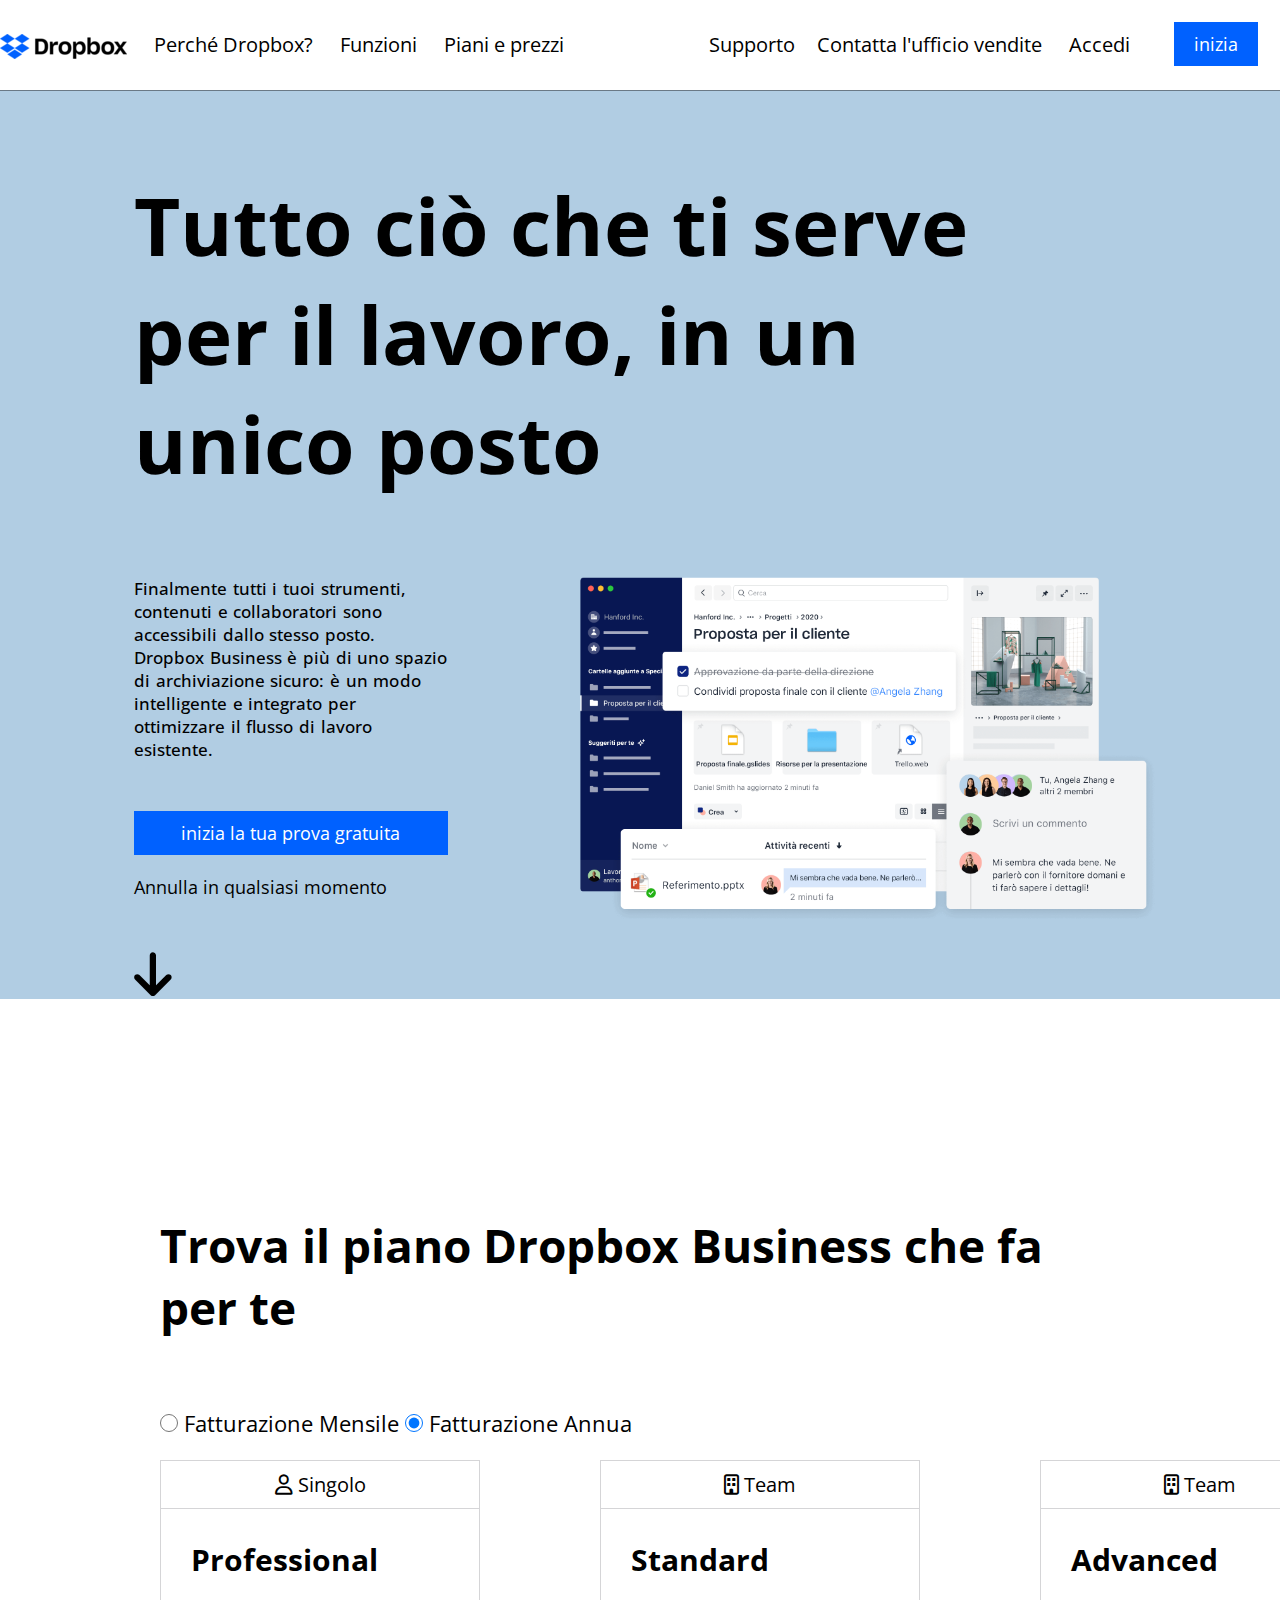
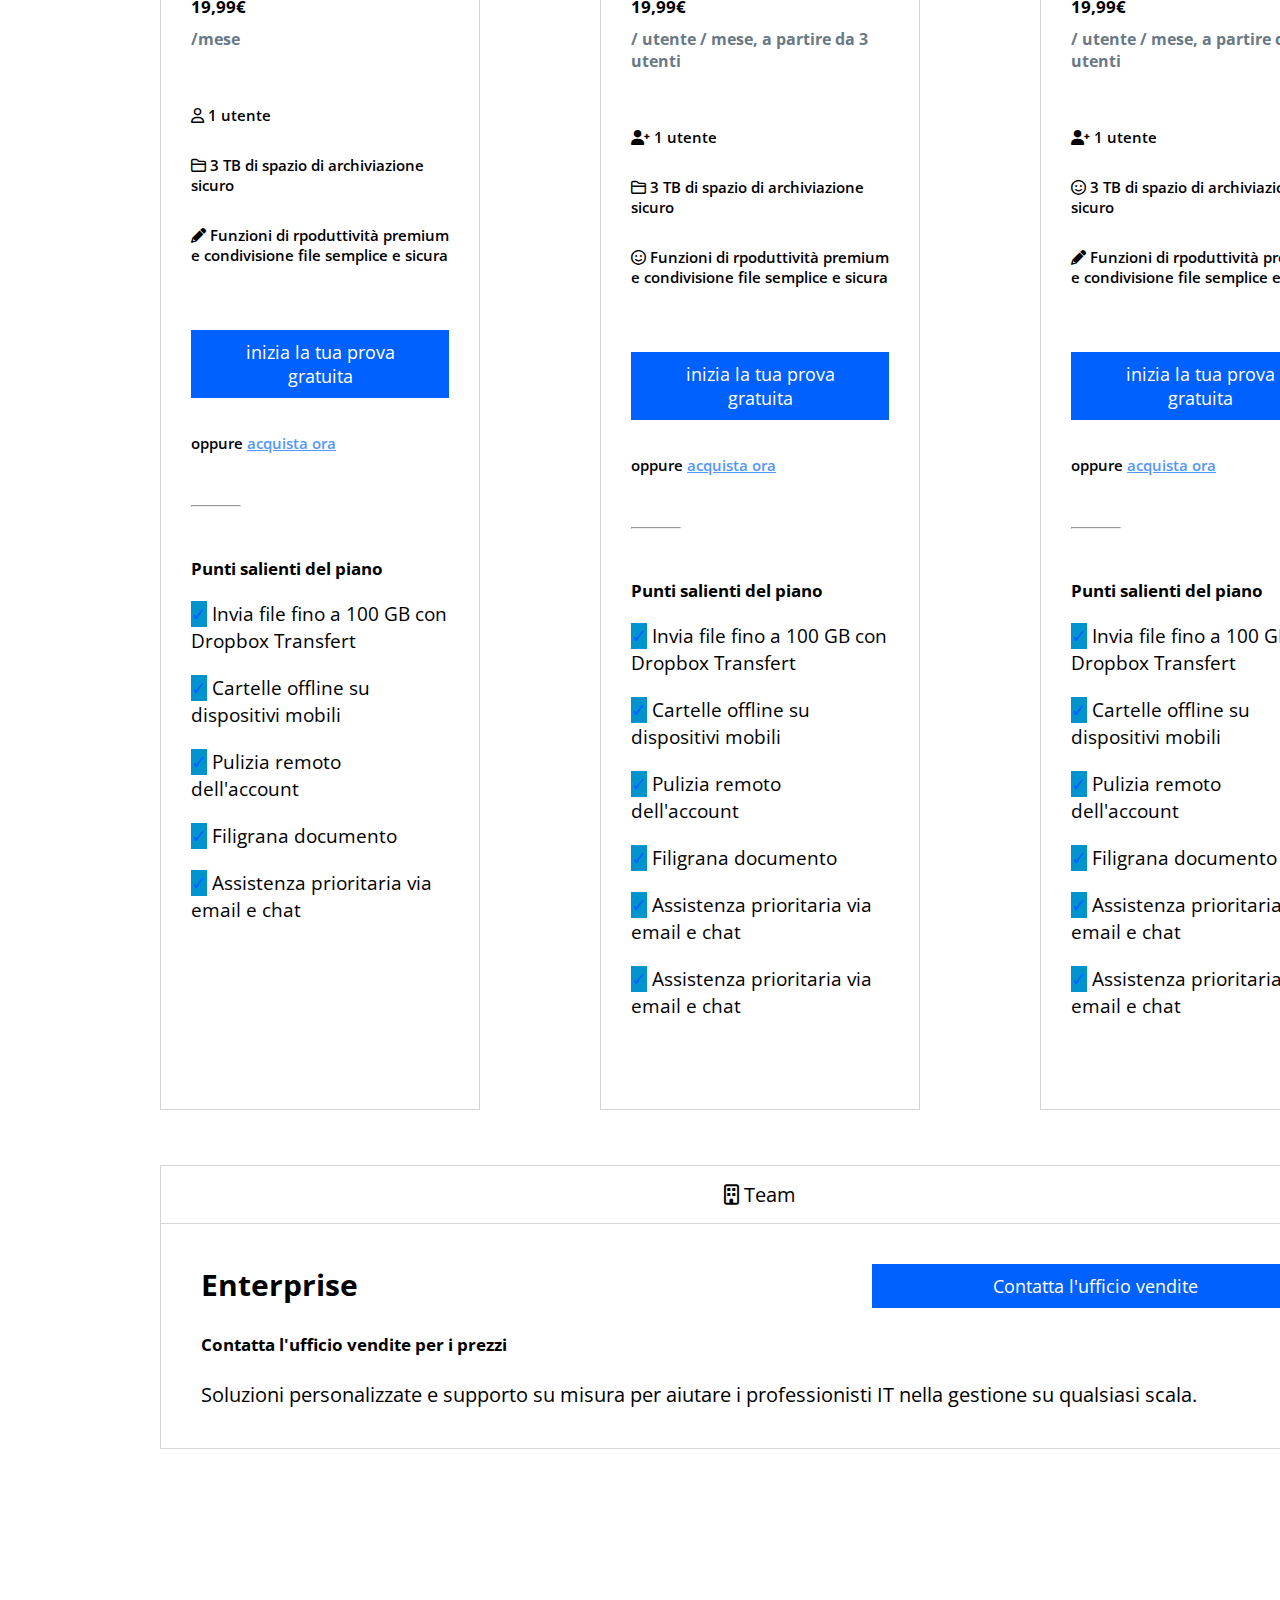
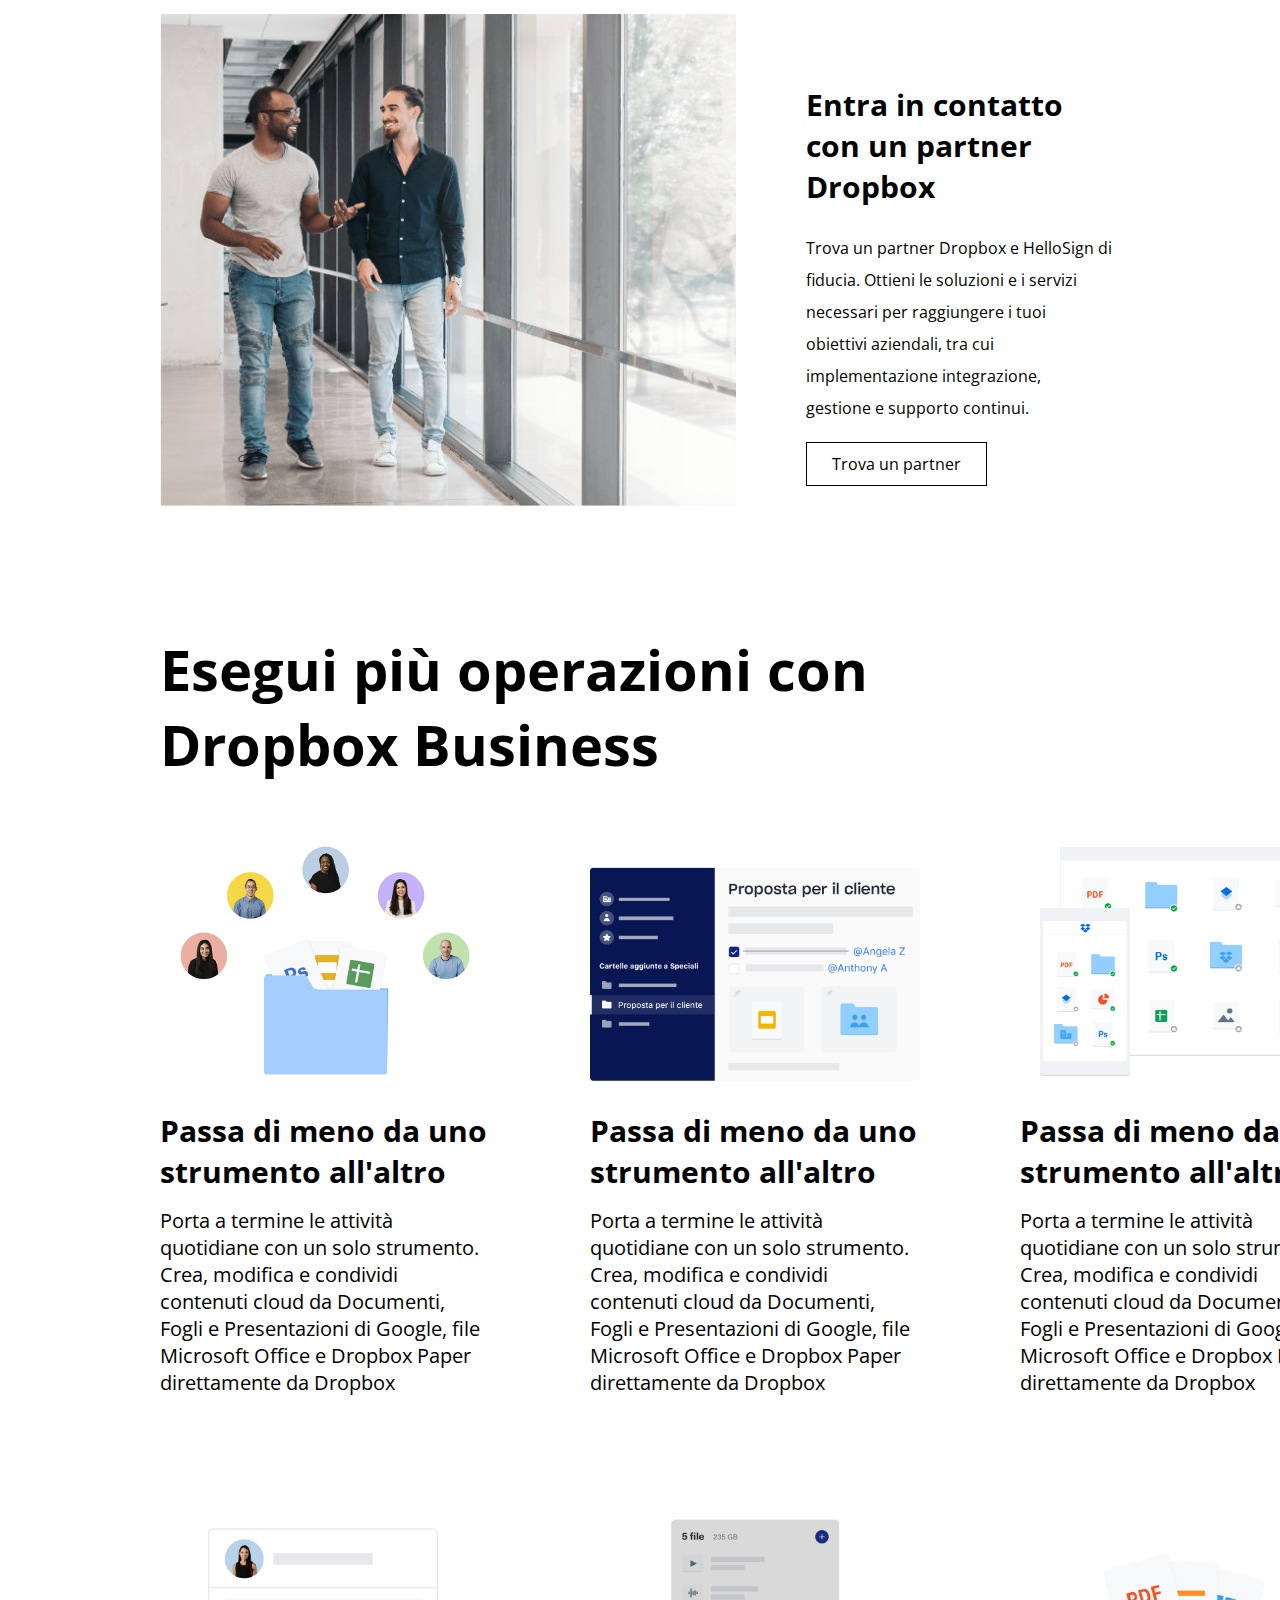
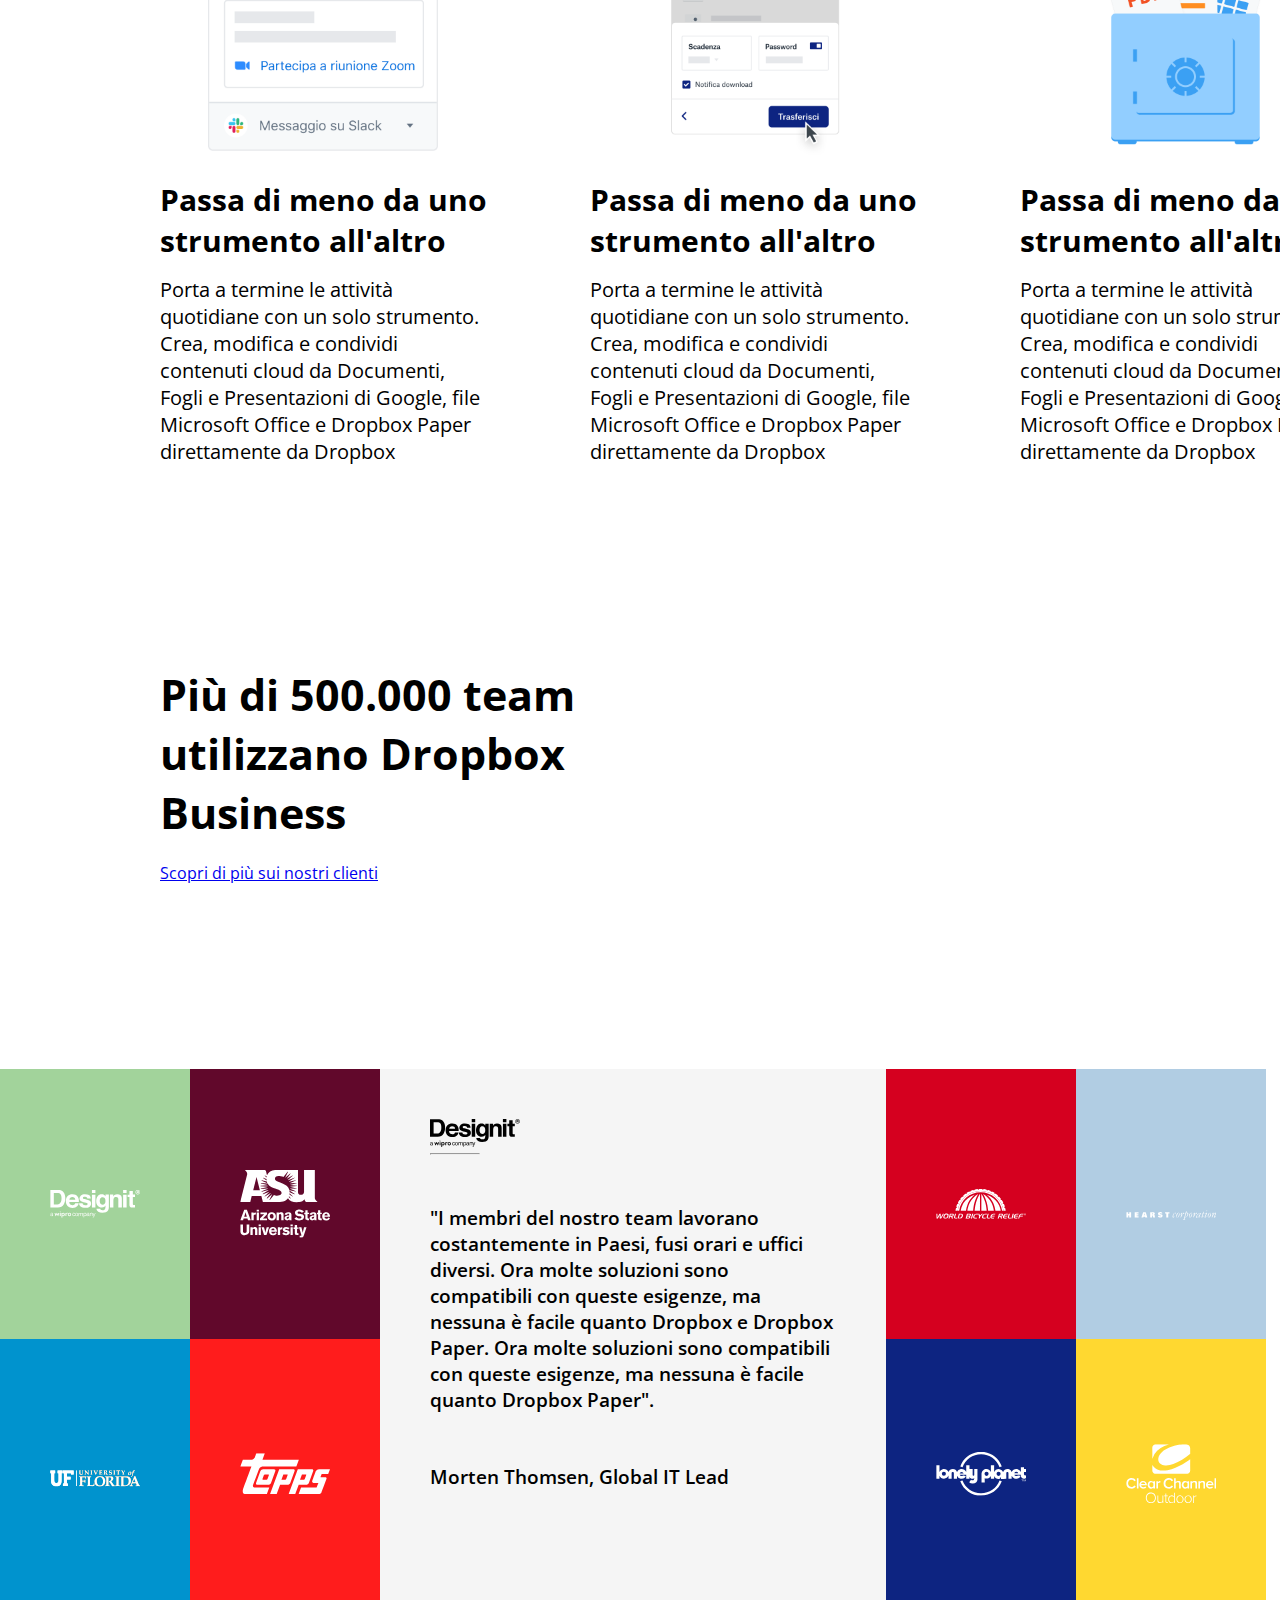
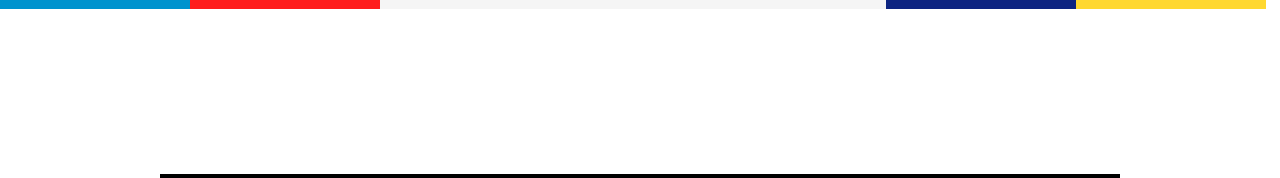
==== commit d02e11f4: "dropdown menu" ====
--- a/index.html
+++ b/index.html
@@ -28,13 +28,23 @@
                 </ul>
             </div>
 
-            <div class="navdx left">
-                <ul>
-                    <li class="list-hover"><a href="#">Supporto</a></li>
+            <div class="navdx right clearfix"> 
+                <div class="start-btn btn right"><a href="#">inizia</a></div>
+                <ul class="right">
                     <li class="list-hover"><a href="#">Contatta l'ufficio vendite</a></li>
                     <li class="list-hover"><a href="#">Accedi</a></li>
                 </ul>
-                <div class="start-btn btn right"><a href="#">inizia</a></div>
+                <div class="dropdown right">
+                    <ul>
+                        <li class="list-hover">
+                            <a href="#">Supporto</a>
+                            <ul class="dropdown-content">
+                                <li><a href="#">Centro assistenza</a></li>
+                                <li><a href="#">Forum della community</a></li>
+                            </ul>
+                        </li>
+                    </ul>
+                </div>
             </div>
         </nav>
         <!-- fine navbar -->
--- a/css/style.css
+++ b/css/style.css
@@ -53,10 +53,12 @@
     left: 0;
     background-color: white;
     z-index: 1;
+    border-bottom: 1px solid #6A7986;
 }
 nav ul li{
     list-style-type: none;
     display: inline-block;
+
 }
 .navsx{
     width: 50%;
@@ -457,7 +459,8 @@
     width: 100%;
     padding-left: 50px;
 }
-.sez-5-center-box-content svg{
+.sez-5-center-box-content img{
+    padding-top: 50px;
     width: 7vw;
 }
 .sez-5-center-box-content-text{
@@ -497,3 +500,42 @@
 .yellow{
     background-color: #FFD830;
 }
+
+
+
+/* menu drop down */
+
+
+  
+.dropdown {
+    position: relative;
+    display: inline-block;
+}
+  
+.dropdown-content {
+    display: none;
+    position: absolute;
+    background-color: #f9f9f9;
+    box-shadow: 0px 8px 16px 0px rgba(0,0,0,0.2);
+    z-index: 1;
+}
+  
+.dropdown-content a {
+    color: black;
+    text-decoration: none;
+    display: block;
+    text-align: left;
+    width: 300px;
+    padding-left: 15px;
+
+}
+  
+.dropdown-content a:hover {
+    background-color: #f1f1f1;
+    border: 1px solid black;
+}
+  
+.dropdown:hover .dropdown-content {
+    display: block;
+}
+
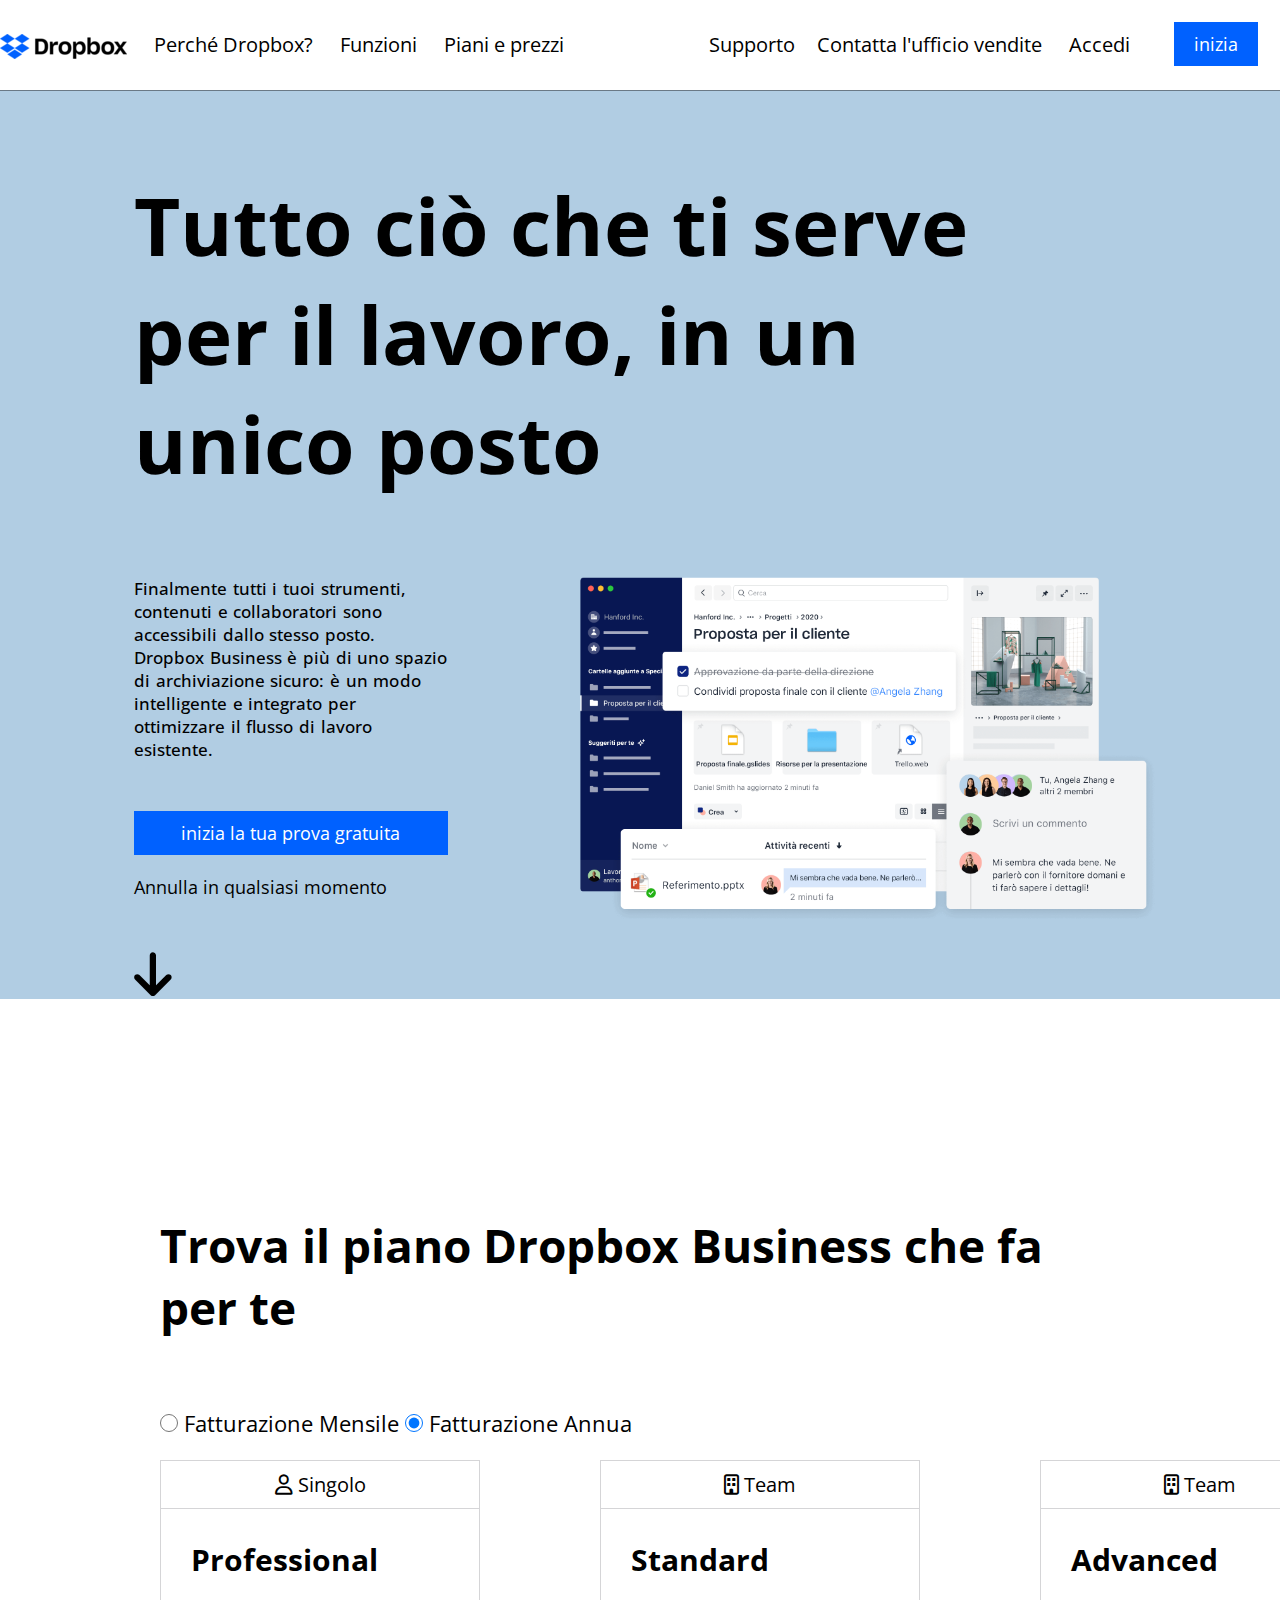
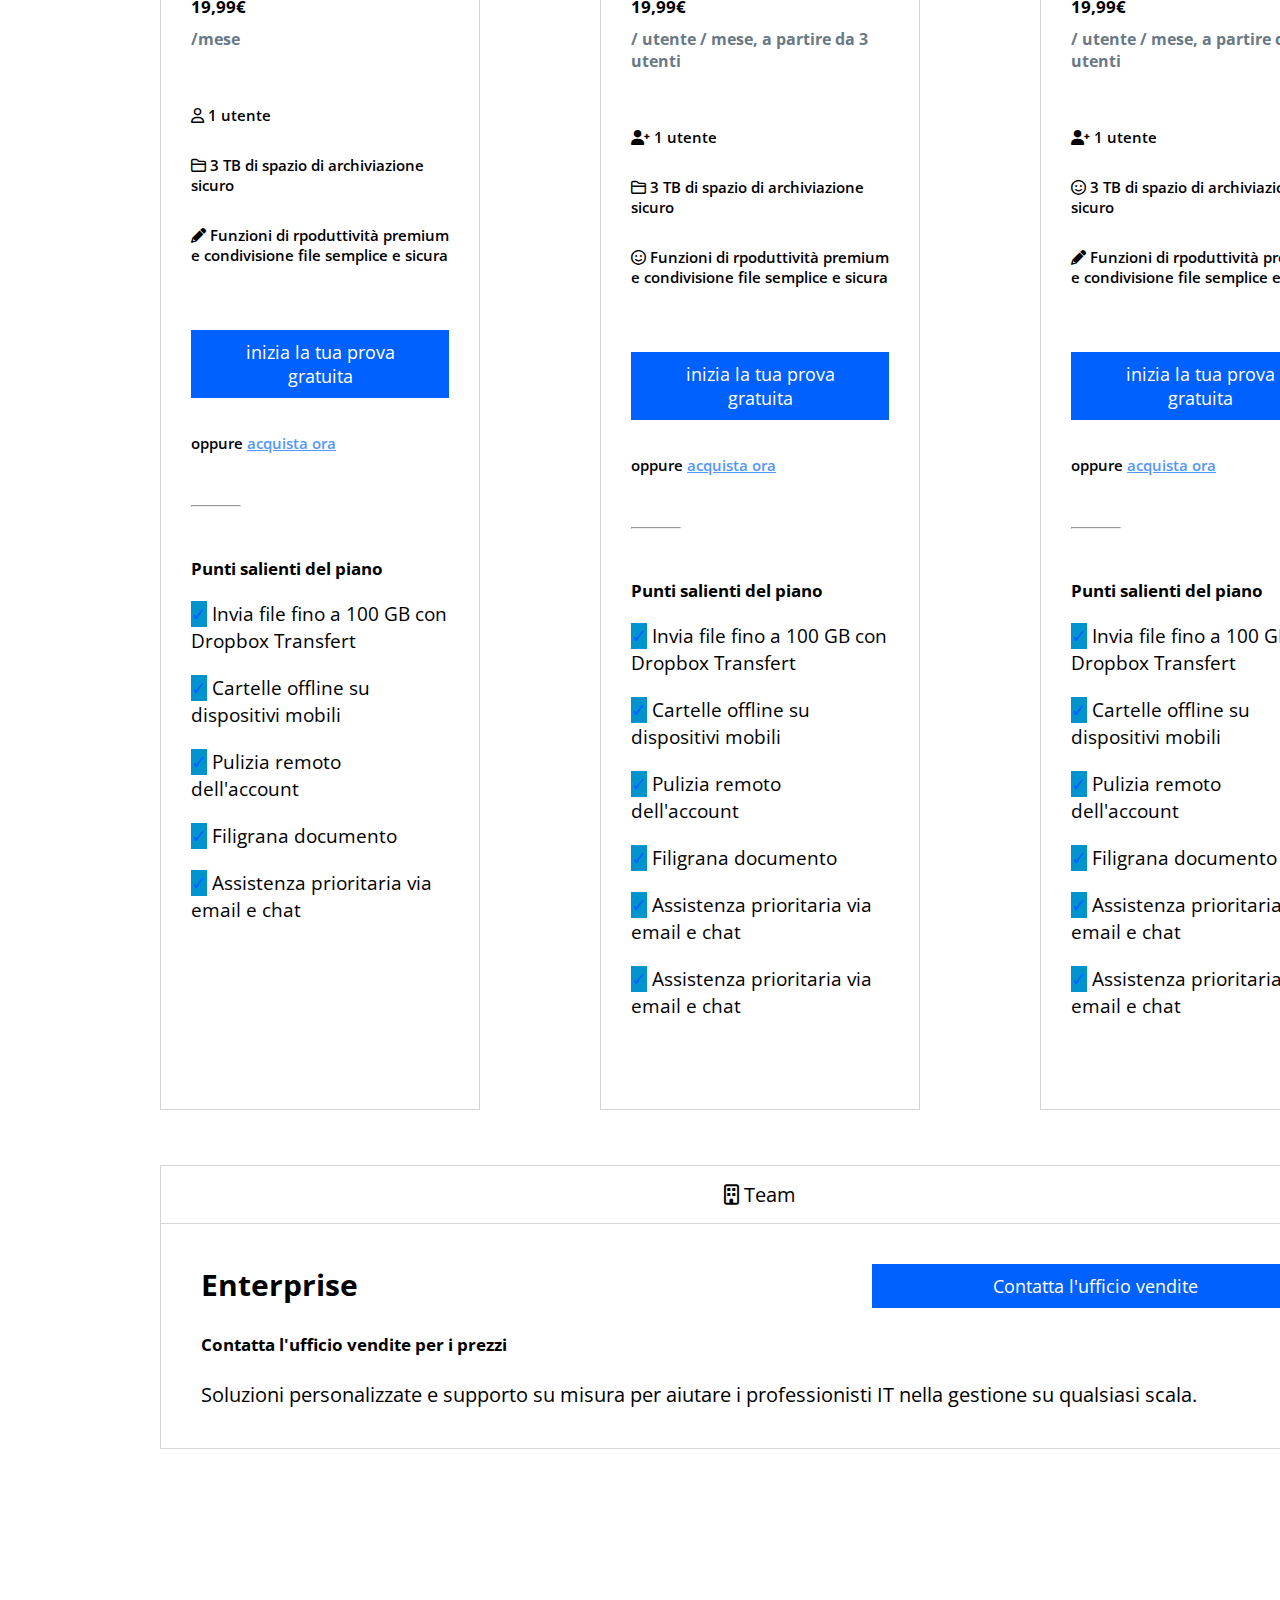
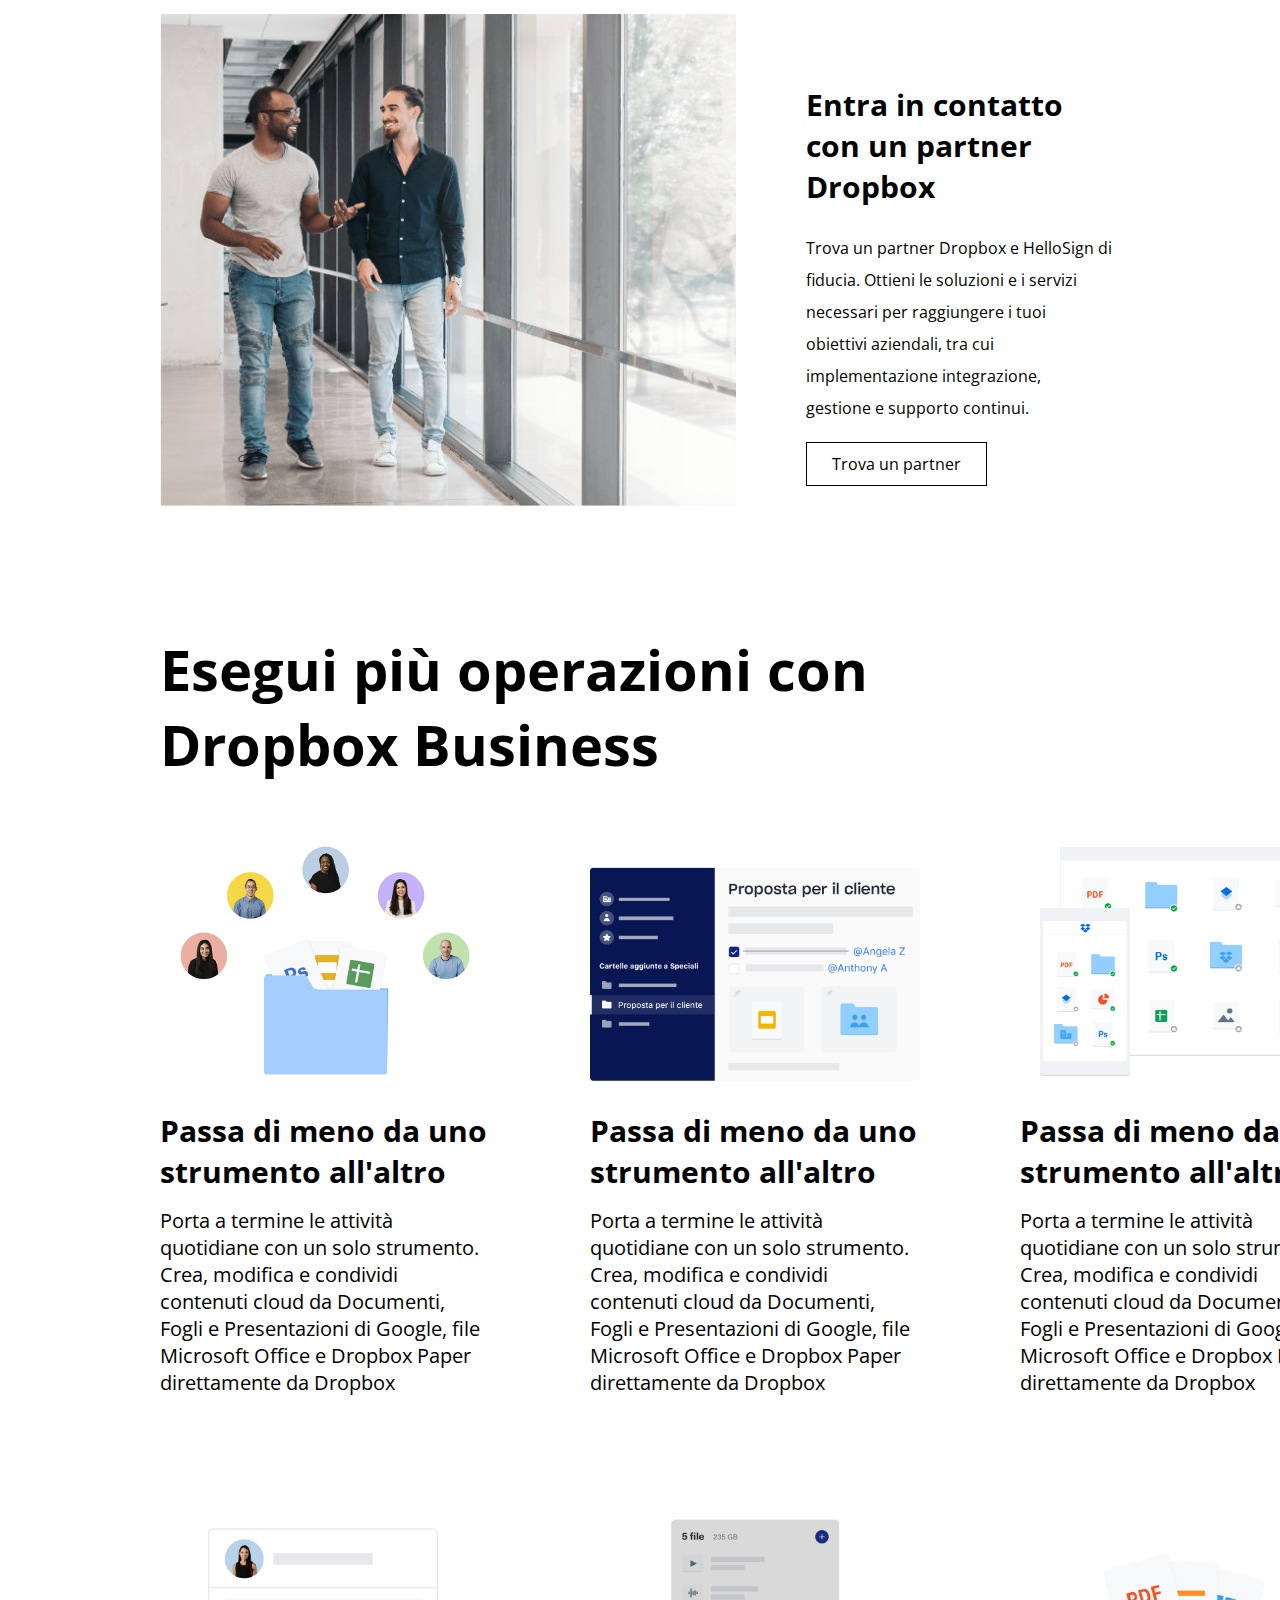
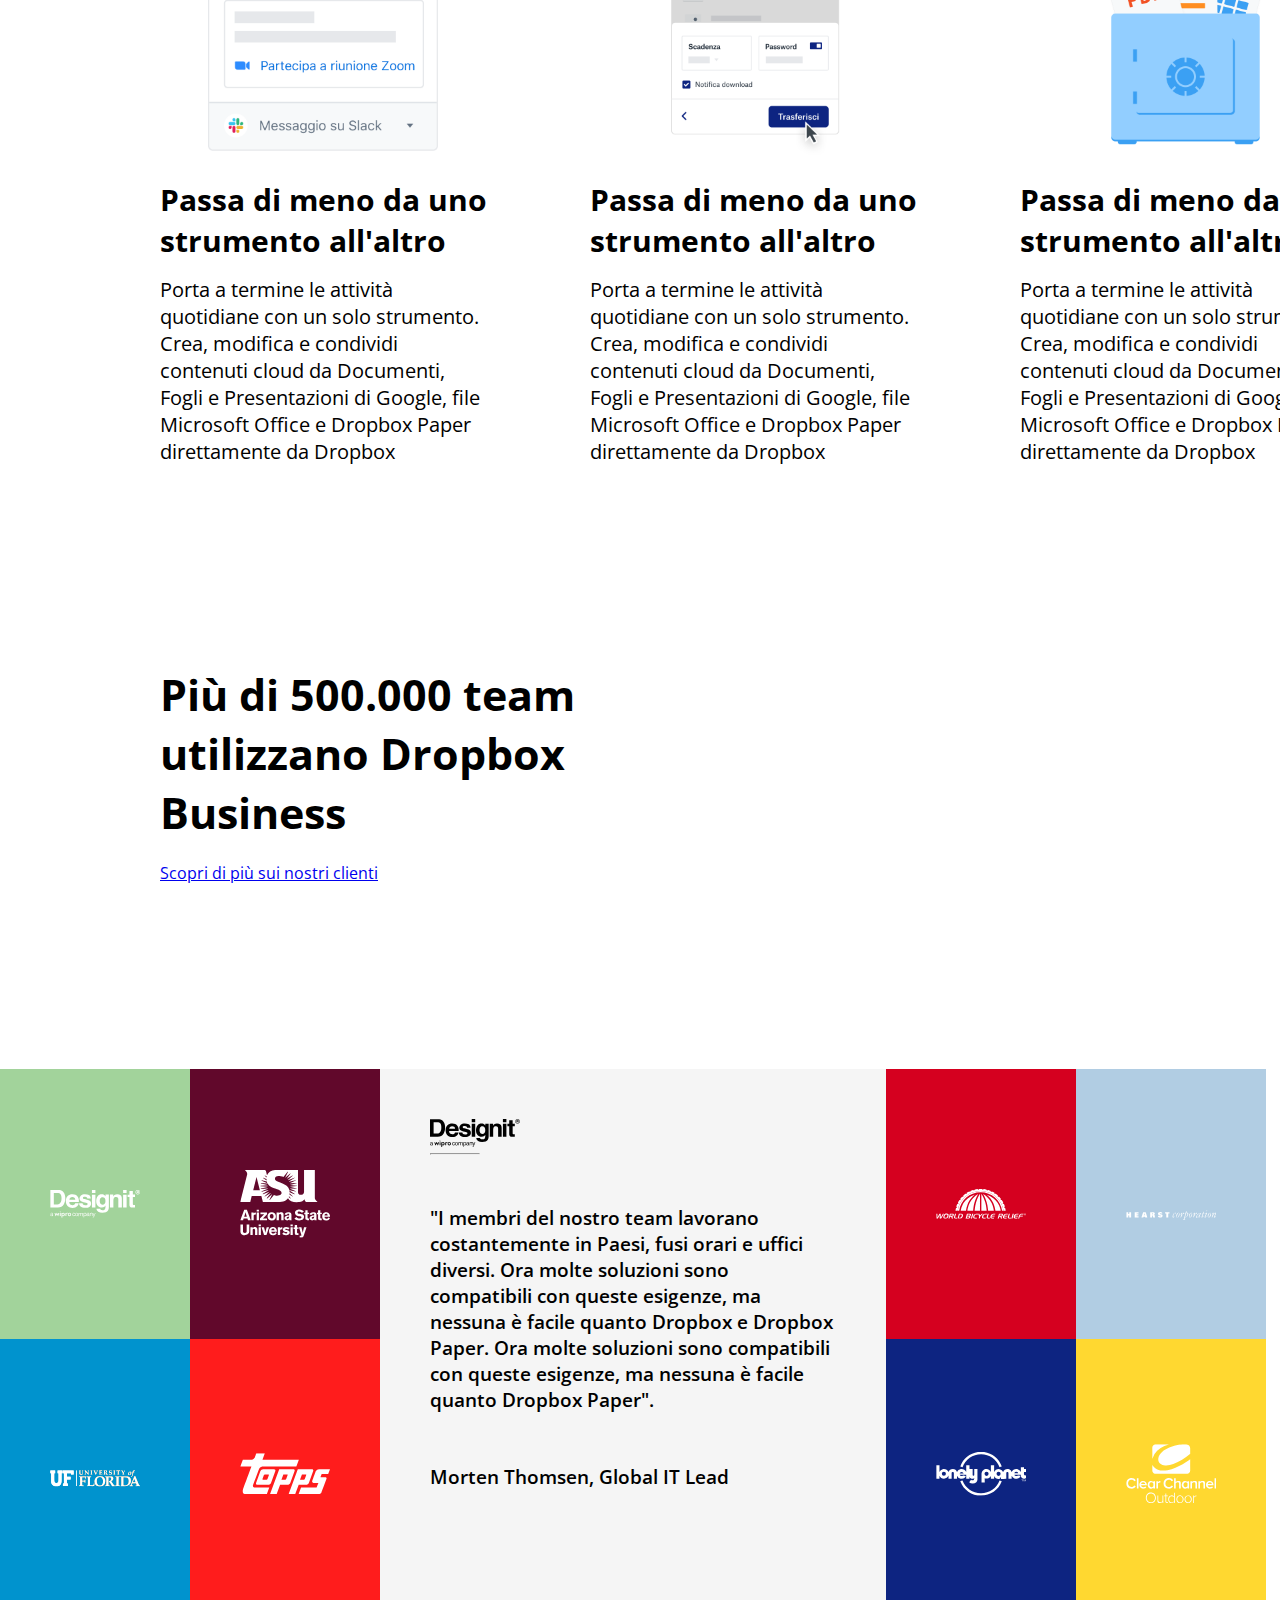
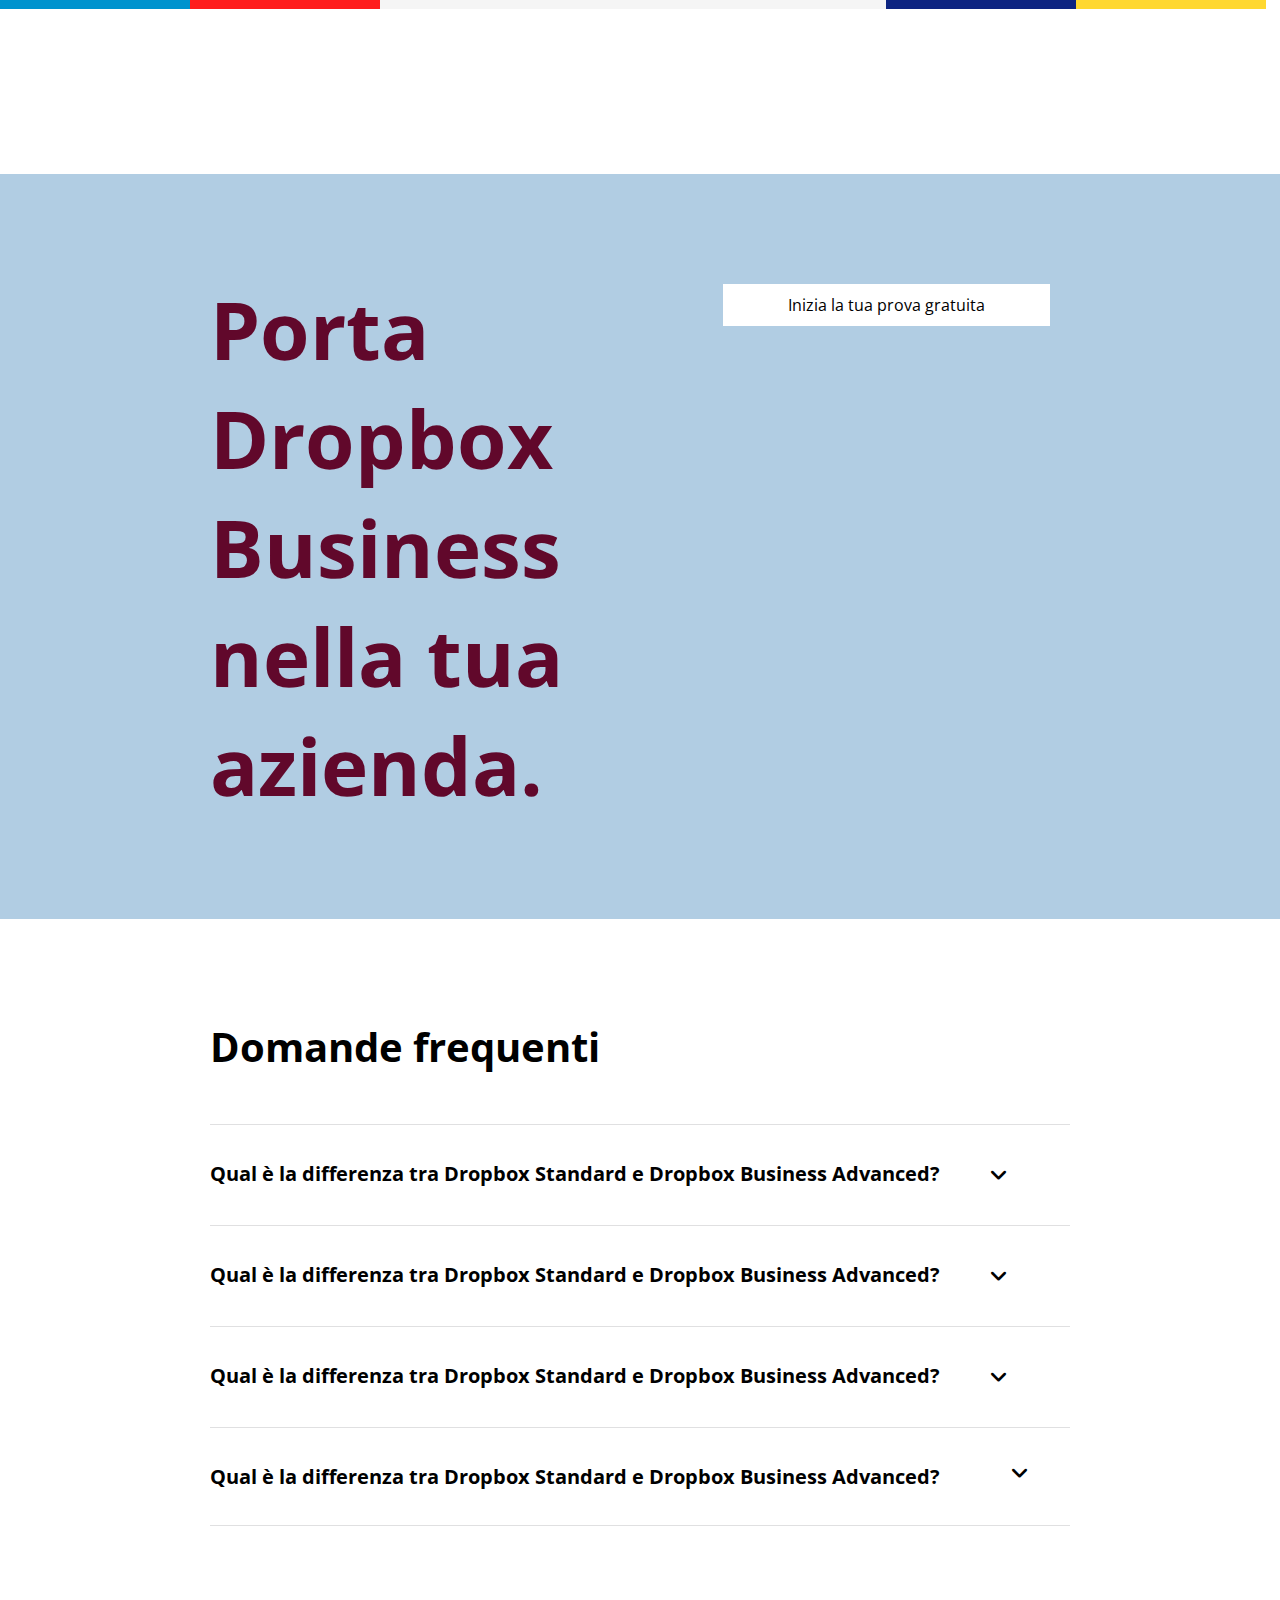
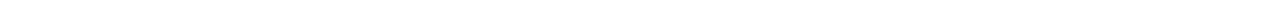
==== commit 718dbde1: "conclusione main" ====
--- a/index.html
+++ b/index.html
@@ -417,21 +417,63 @@
             </div>
         </section>
 
-        <section class="container-75 debug sez-6">
-
-        </section>
-
-        <section class="container-75 debug">
-
-        </section>
-
+        <section class="bg-color-skyblue">
+            <section class="container-75 sez-6 clearfix">
+                <div class="sez-6-container">
+                    <div class="sez-6-title left">
+                        <h1>Porta Dropbox Business nella tua azienda.</h1>
+                    </div>
+                    <div class="sez-6-button">
+                        <div class="sez-6-btn right">
+                            <a href="#">Inizia la tua prova gratuita</a>
+                        </div>
+                    </div>
+                </div>
+            </section>
+        </section>
+
+        <section class="container-75">
+            <div class="sez-7-container">
+                <div class="sez-7-title">
+                    <h1>Domande frequenti</h1>
+                </div>
+                <div class="sez-7-content clearfix">
+                    <div class="sez-7-content-title left">
+                        <span>Qual è la differenza tra Dropbox Standard e Dropbox Business Advanced?</span> 
+                        <i class="fa-solid fa-angle-down right"></i>
+                        <p>Il piano Standard fornisce ai team 5 TB(5000 GB) di spazio di archiviazione e semplici strumenti di condivisione e collaborazione. Per i team che hanno bisogno di più spazio di archiviazione e sicurezza, il piano Advanced offre tutto lo spazio necessario ai team, oltre a sofisticate funzioni di amministrazione, controllo, integrazione e sicurezza. Per ulteriori informazioni sui nostri piani, consulta questa pagina.</p>
+                    </div>
+                </div>
+                <div class="sez-7-content clearfix">
+                    <div class="sez-7-content-title left">
+                        <span>Qual è la differenza tra Dropbox Standard e Dropbox Business Advanced?</span> 
+                        <i class="fa-solid fa-angle-down right"></i>
+                        <p>Il piano Standard fornisce ai team 5 TB(5000 GB) di spazio di archiviazione e semplici strumenti di condivisione e collaborazione. Per i team che hanno bisogno di più spazio di archiviazione e sicurezza, il piano Advanced offre tutto lo spazio necessario ai team, oltre a sofisticate funzioni di amministrazione, controllo, integrazione e sicurezza. Per ulteriori informazioni sui nostri piani, consulta questa pagina.</p>
+                    </div>
+                </div>
+                <div class="sez-7-content clearfix">
+                    <div class="sez-7-content-title left">
+                        <span>Qual è la differenza tra Dropbox Standard e Dropbox Business Advanced?</span> 
+                        <i class="fa-solid fa-angle-down right"></i>
+                        <p>Il piano Standard fornisce ai team 5 TB(5000 GB) di spazio di archiviazione e semplici strumenti di condivisione e collaborazione. Per i team che hanno bisogno di più spazio di archiviazione e sicurezza, il piano Advanced offre tutto lo spazio necessario ai team, oltre a sofisticate funzioni di amministrazione, controllo, integrazione e sicurezza. Per ulteriori informazioni sui nostri piani, consulta questa pagina.</p>
+                    </div>
+                </div>
+                <div class="sez-7-final-content clearfix">
+                    <div class="sez-7-content-title left">
+                        <span>Qual è la differenza tra Dropbox Standard e Dropbox Business Advanced?</span> 
+                        <i class="fa-solid fa-angle-down right"></i>
+                        <p>Il piano Standard fornisce ai team 5 TB(5000 GB) di spazio di archiviazione e semplici strumenti di condivisione e collaborazione. Per i team che hanno bisogno di più spazio di archiviazione e sicurezza, il piano Advanced offre tutto lo spazio necessario ai team, oltre a sofisticate funzioni di amministrazione, controllo, integrazione e sicurezza. Per ulteriori informazioni sui nostri piani, consulta questa pagina.</p>
+                    </div>
+                </div>
+            </div>
+        </section>
 
     </main>
     <!-- FINE CORPO -->
 
     <!-- FOOTER -->
     <footer>
-
+        
     </footer>
     <!-- FINE FOOTER -->
 </body>
--- a/css/style.css
+++ b/css/style.css
@@ -447,8 +447,6 @@
 .sez-5-logo img{
     filter: invert(1);
 }
-
-
 .sez-5-center-box{
     width: calc(40% - 1px);
     height: 100%;
@@ -476,9 +474,85 @@
     font-weight: 600;
 }
 
-
-
-
+/* sezione 6 */
+.sez-6-title{
+    width: 50%;
+    font-size: 40px;
+    color: #61082B;
+    padding-top: 100px;
+    padding-left: 50px;
+    padding-bottom: 100px;
+}
+.sez-6-button{
+    padding-top: 110px;
+    padding-left: 50px;
+    padding-bottom: 100px;
+    padding-right: 70px;
+}
+.sez-6-btn{
+    padding: 10px 65px;
+    text-decoration: none;
+    text-align: center;
+    font-size: 16px;
+    background-color: #fff;
+}
+.sez-6-btn a{
+    text-decoration: none;
+    color: black;
+}
+.sez-6-btn:hover{
+    box-shadow: 0 3px 6px rgba(0, 0, 0, 0.6);
+}
+
+/* sezione 7 */
+.sez-7-container{
+    padding: 100px 50px;
+}
+.sez-7-title{
+    padding-bottom: 50px;
+}
+.sez-7-content{
+    padding-top: 35px;
+    padding-bottom: 35px;
+    border-top: 1px solid #E0E0E1;
+    font-size: 20px;
+}
+.sez-7-final-content{
+    padding-top: 35px;
+    padding-bottom: 35px;
+    border-top: 1px solid #E0E0E1;
+    border-bottom: 1px solid #E0E0E1;
+}
+.sez-7-content-title{
+    width: 95%;
+}
+.sez-7-extend{
+    width: 5%;
+}
+.sez-7-content i{
+    display: inline-block;
+    width: 5%;
+    padding: 5px;
+    cursor: pointer;
+}
+.sez-7-content-title span{
+    width: 95%;
+    padding: 10px 0;
+    cursor: pointer;
+    font-size: 20px;
+    font-weight: bold;
+}
+.sez-7-content p, .sez-7-final-content p{
+    display: none;
+    font-size: 20px;
+    margin-top: 10px;
+}
+.sez-7-content-title:hover p{
+    position: relative;
+    display: block;
+}
+
+/* colori box con loghi */
 .green{
     background-color: #A2D39B;
 }
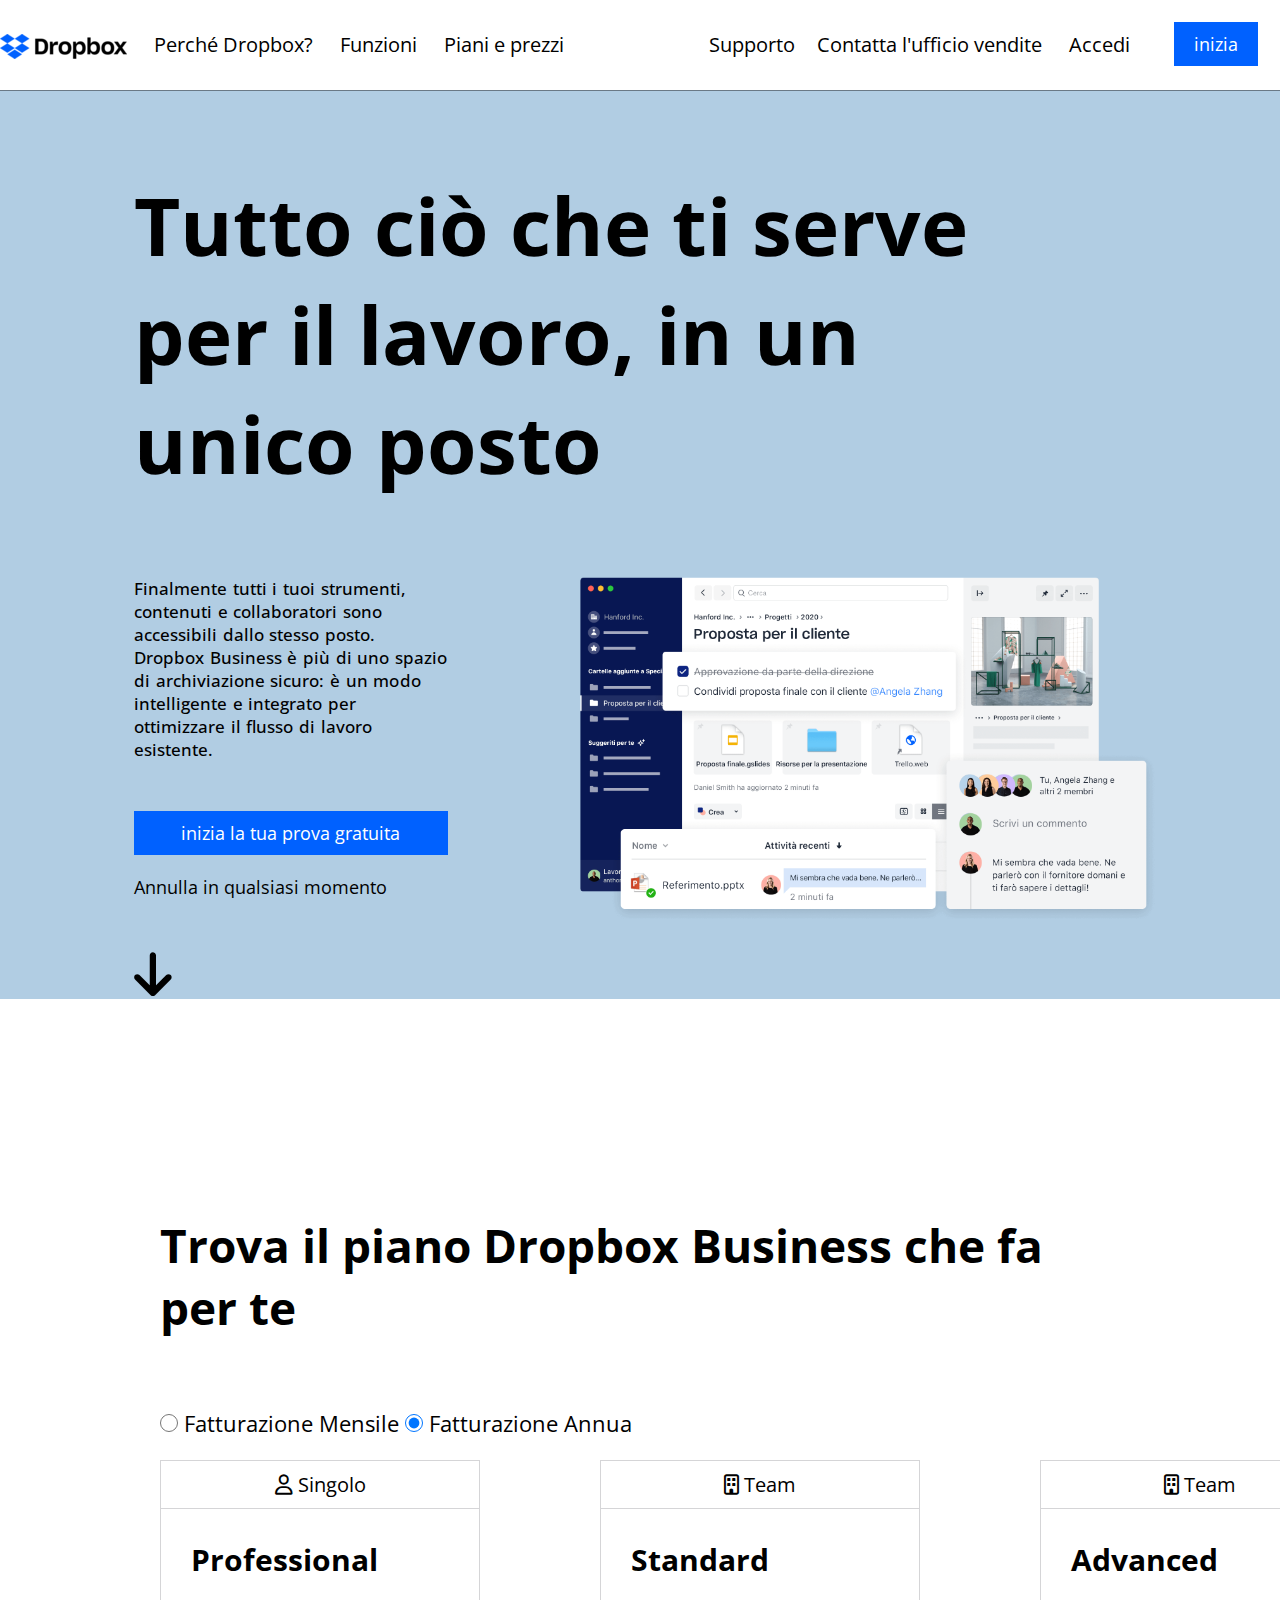
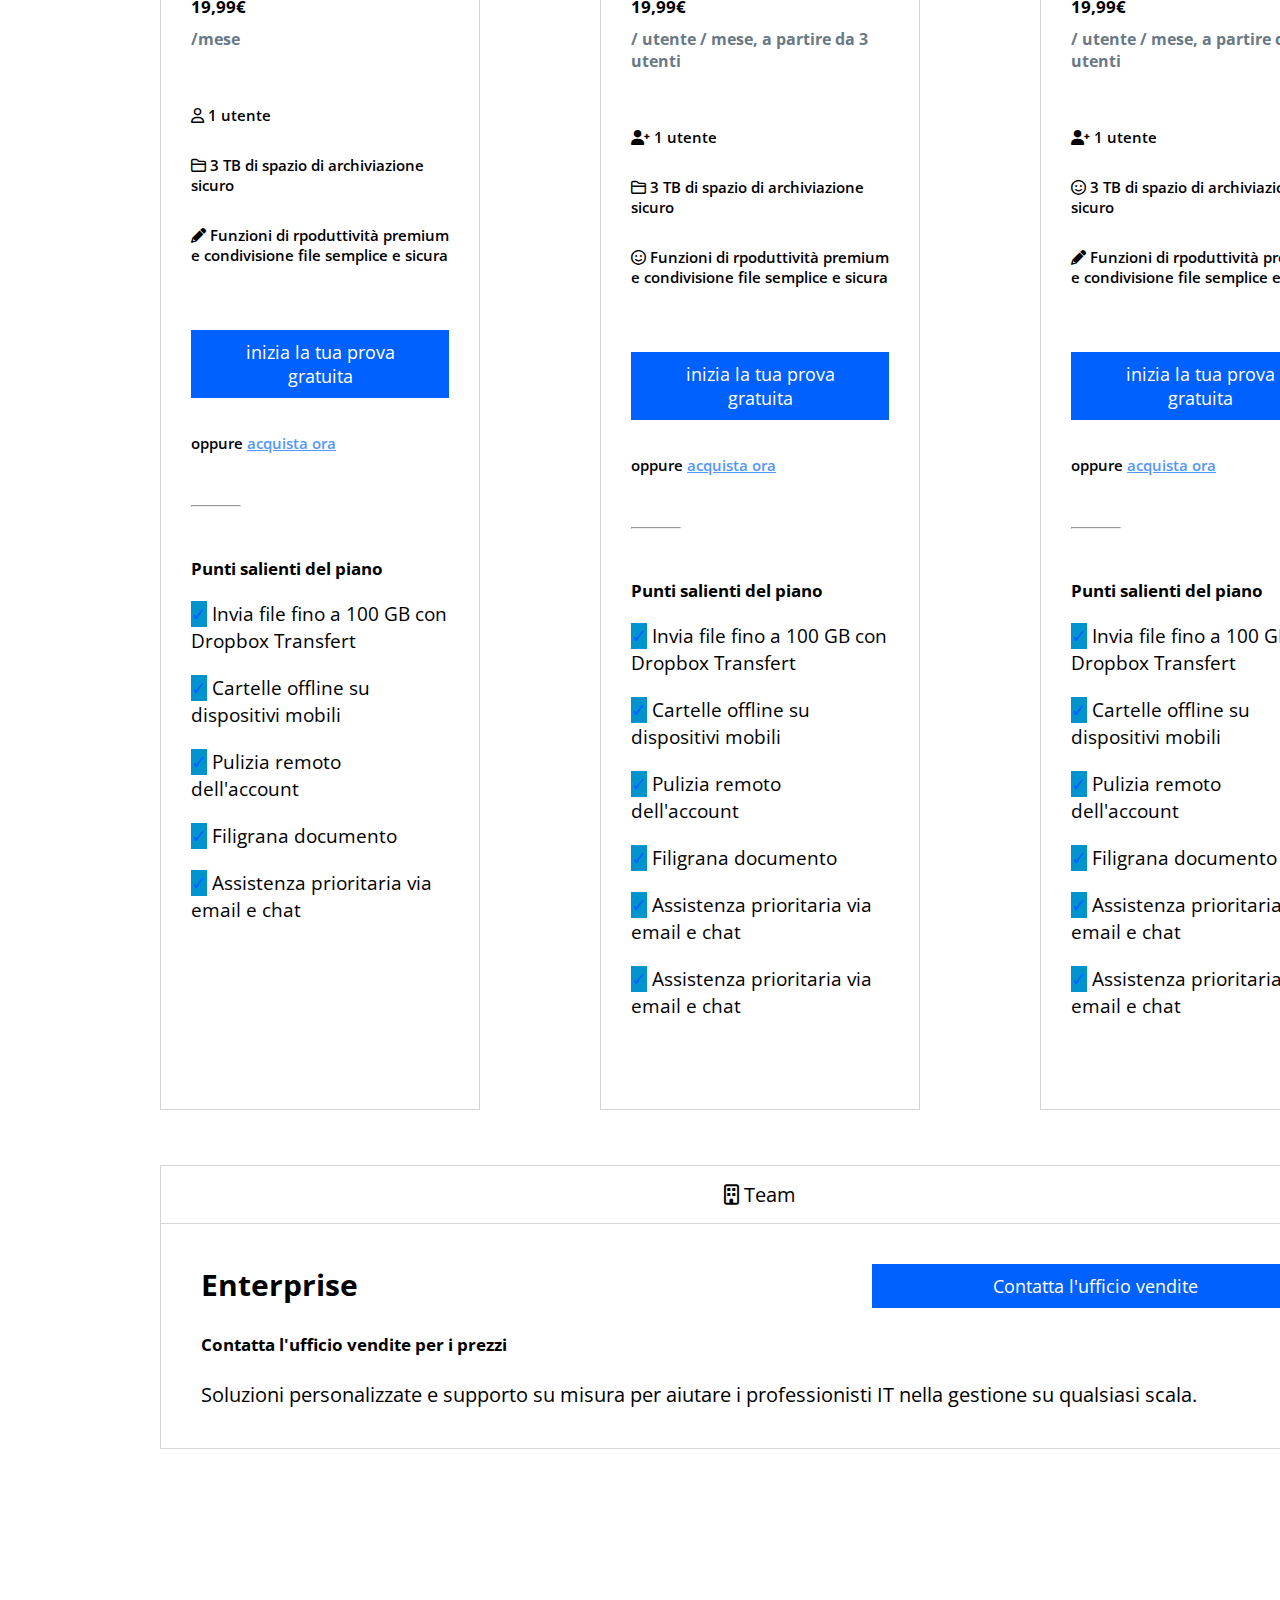
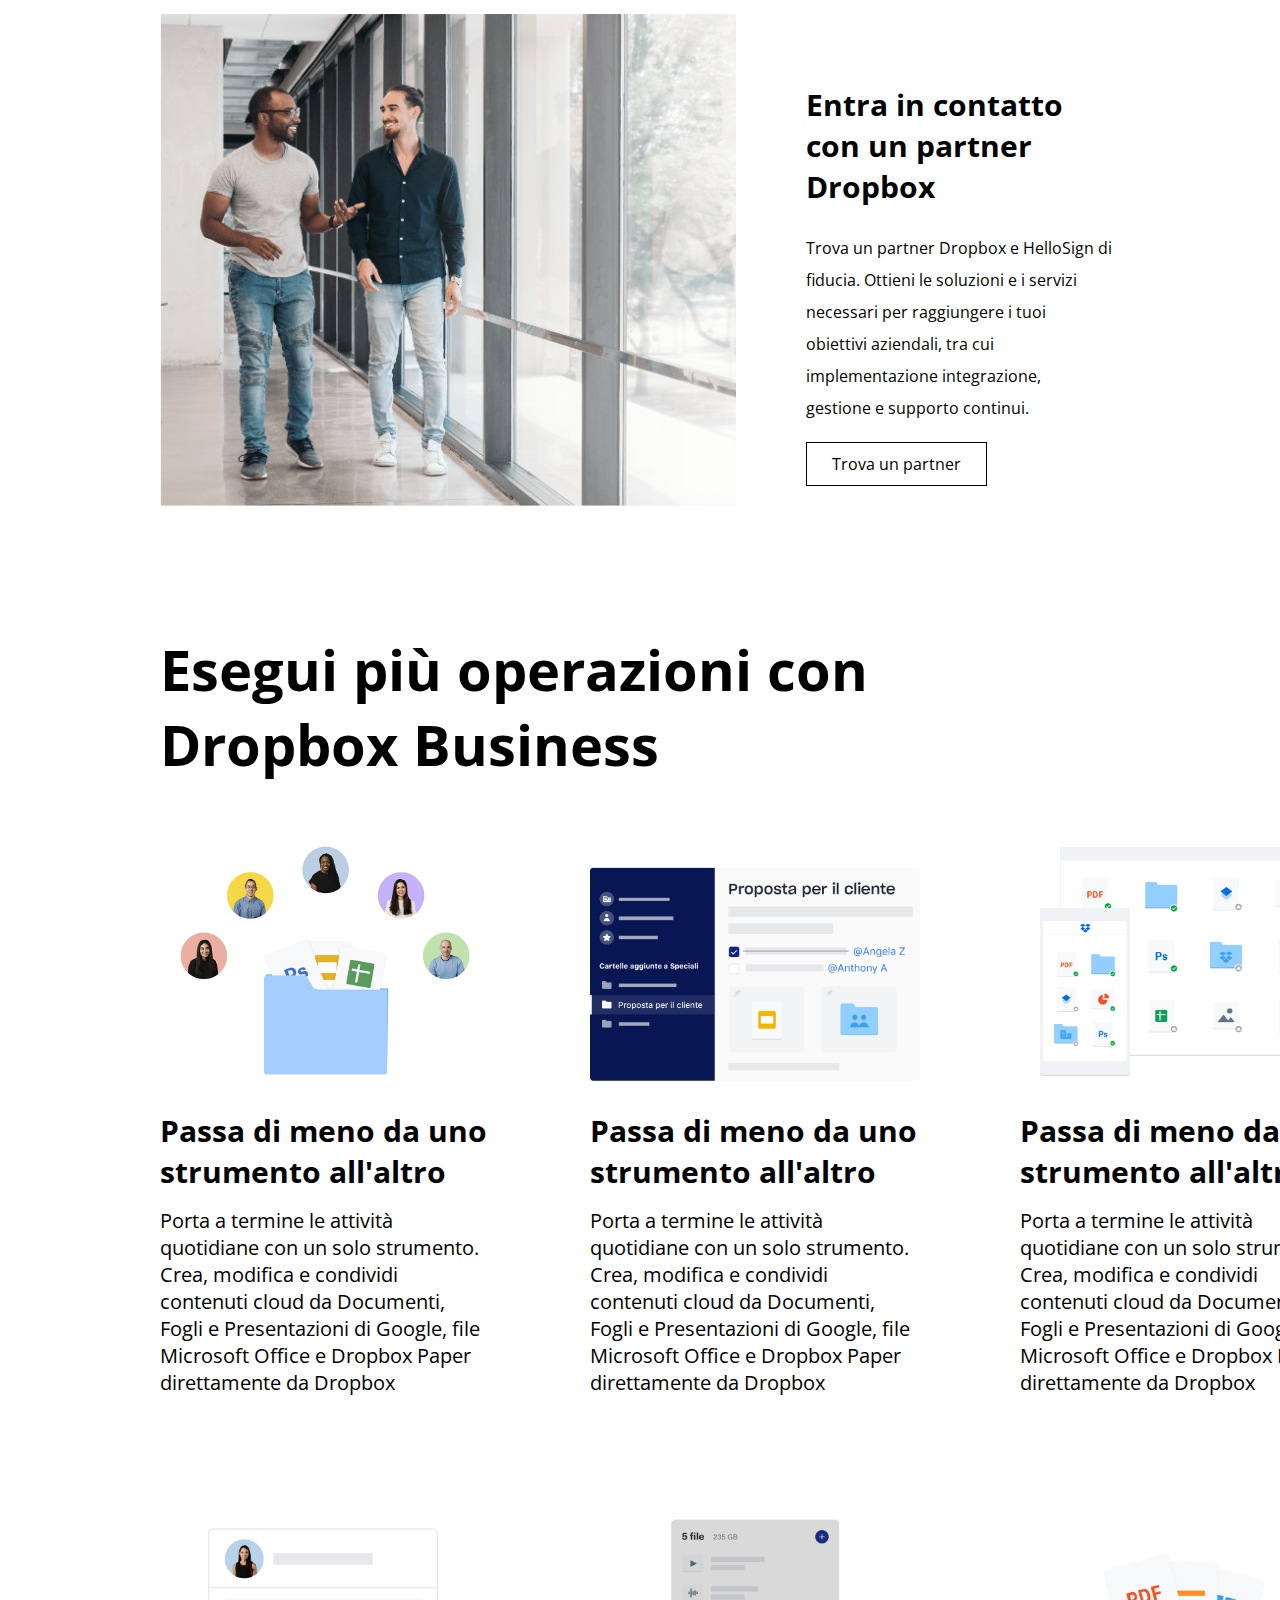
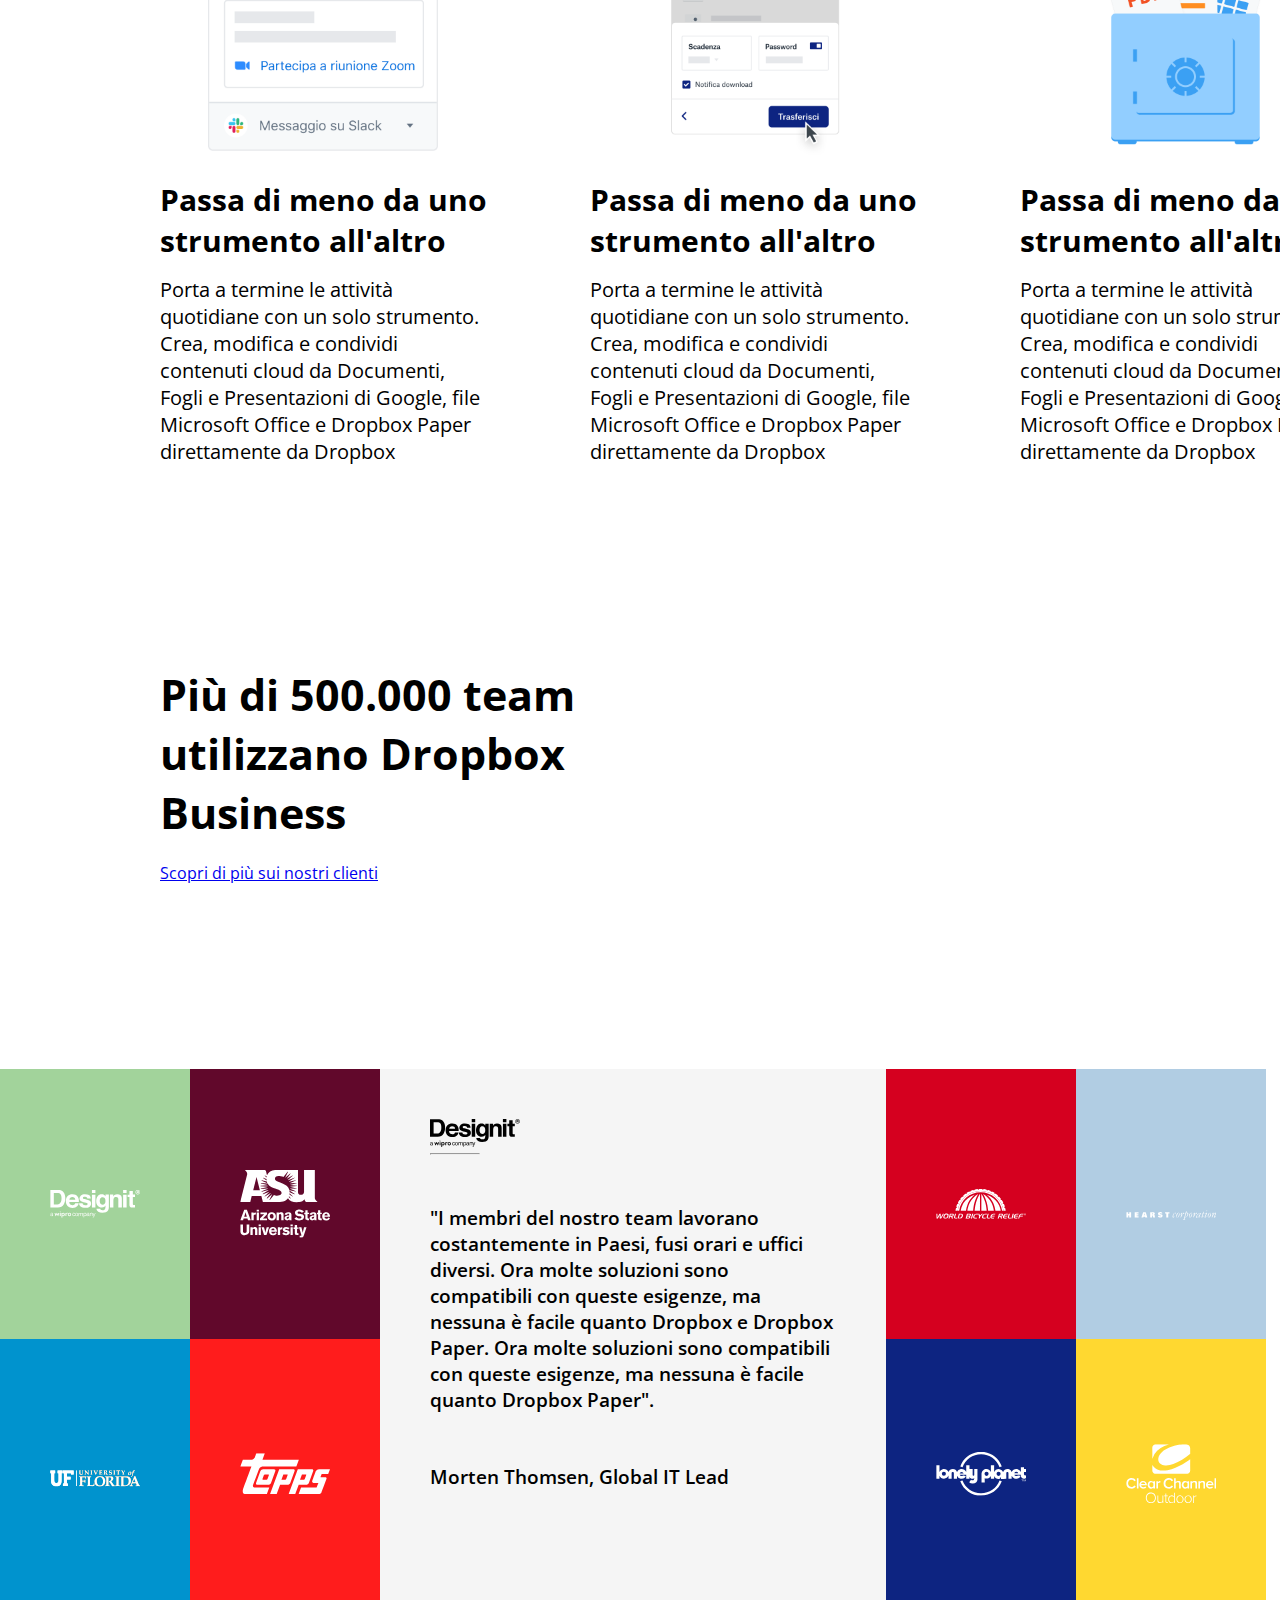
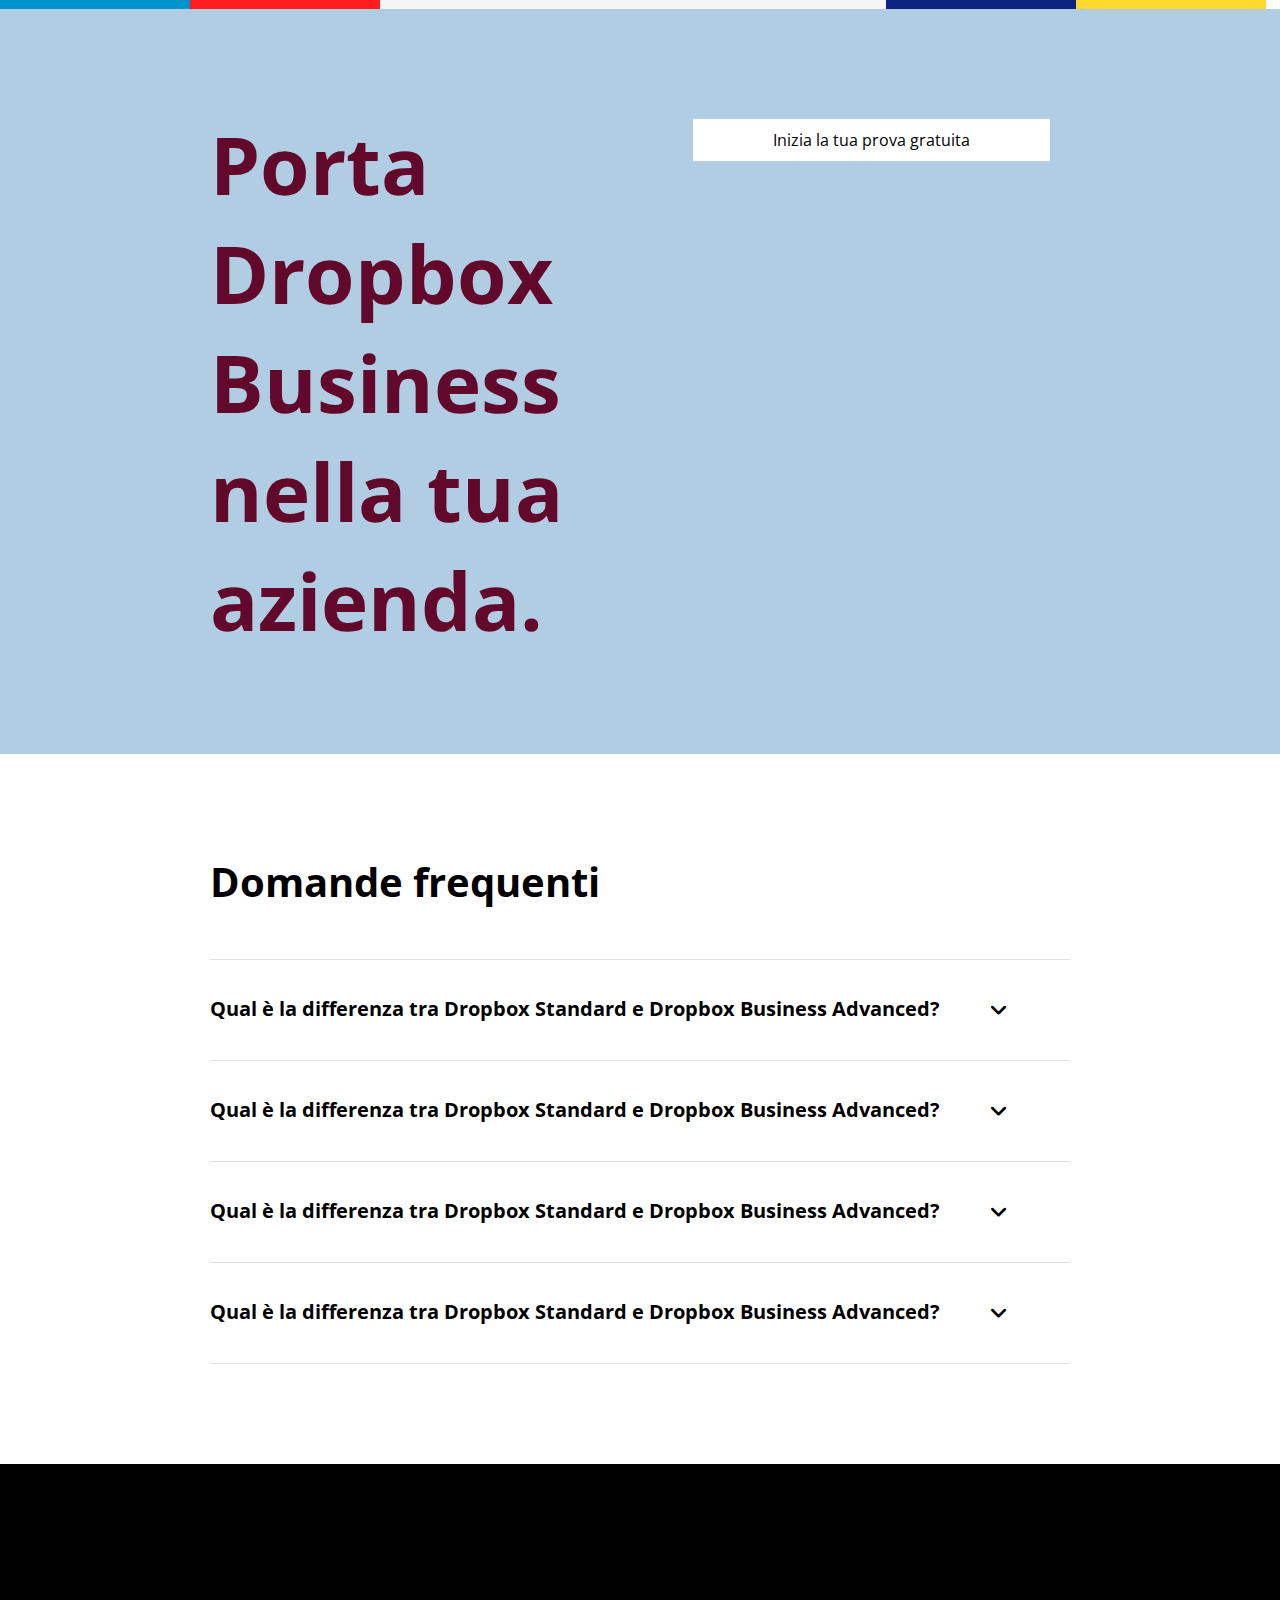
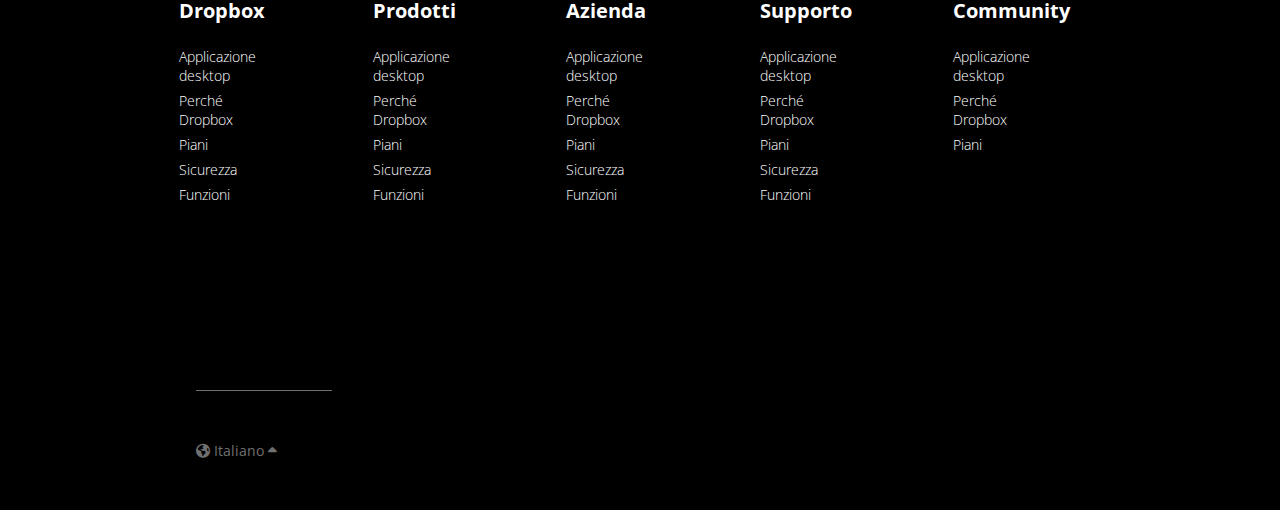
==== commit 553aa3f2: "completamento e perfezionamento esercizio" ====
--- a/index.html
+++ b/index.html
@@ -22,9 +22,15 @@
                     <li>
                          <a href="#"><img src="img/logo-small.png" alt="logo"></a>
                     </li>
-                    <li class="list-hover"><a href="#">Perché Dropbox?</a></li>
-                    <li class="list-hover"><a href="#">Funzioni</a></li>
-                    <li class="list-hover"><a href="#">Piani e prezzi</a></li>
+                    <li class="list-hover">
+                        <a href="#">Perché Dropbox?</a>
+                    </li>
+                    <li class="list-hover">
+                        <a href="#">Funzioni</a>
+                    </li>
+                    <li class="list-hover">
+                        <a href="#">Piani e prezzi</a>
+                    </li>
                 </ul>
             </div>
 
@@ -417,7 +423,7 @@
             </div>
         </section>
 
-        <section class="bg-color-skyblue">
+        <section class="bg-color-skyblue margin-top-negative">
             <section class="container-75 sez-6 clearfix">
                 <div class="sez-6-container">
                     <div class="sez-6-title left">
@@ -473,7 +479,65 @@
 
     <!-- FOOTER -->
     <footer>
-        
+        <section class="footer-container clearfix">
+            <div class="content-1 left clearfix">
+                <div class="info-list left">
+                    <h5>Dropbox</h5>
+                    <ul>
+                        <li>Applicazione desktop</li>
+                        <li>Perché Dropbox</li>
+                        <li>Piani</li>
+                        <li>Sicurezza</li>
+                        <li>Funzioni</li>
+                    </ul>
+                </div>
+                <div  class="info-list left">
+                    <h5>Prodotti</h5>
+                    <ul>
+                        <li>Applicazione desktop</li>
+                        <li>Perché Dropbox</li>
+                        <li>Piani</li>
+                        <li>Sicurezza</li>
+                        <li>Funzioni</li>
+                    </ul>
+                </div>
+                <div  class="info-list left">
+                    <h5>Azienda</h5>
+                    <ul>
+                        <li>Applicazione desktop</li>
+                        <li>Perché Dropbox</li>
+                        <li>Piani</li>
+                        <li>Sicurezza</li>
+                        <li>Funzioni</li>
+                    </ul>
+                </div>    
+                <div  class="info-list left">
+                    <h5>Supporto</h5>
+                    <ul>
+                        <li>Applicazione desktop</li>
+                        <li>Perché Dropbox</li>
+                        <li>Piani</li>
+                        <li>Sicurezza</li>
+                        <li>Funzioni</li>
+                    </ul>
+                </div>    
+                <div  class="info-list left">
+                    <h5>Community</h5>
+                    <ul>
+                        <li>Applicazione desktop</li>
+                        <li>Perché Dropbox</li>
+                        <li>Piani</li>
+                    </ul>
+                </div>      
+            </div>
+            <div class="content-2 left">
+                <div class="lang">
+                    <span><i class="fa-solid fa-earth-americas"></i></span>
+                    <span>Italiano</span>
+                    <span><i class="fa-solid fa-caret-up"></i></span>
+                </div>
+            </div>
+        </section>
     </footer>
     <!-- FINE FOOTER -->
 </body>
--- a/css/style.css
+++ b/css/style.css
@@ -97,6 +97,7 @@
     vertical-align: middle;
 }
 
+
 /* jumbotron */
 
 #jumbotron{
@@ -490,7 +491,7 @@
     padding-right: 70px;
 }
 .sez-6-btn{
-    padding: 10px 65px;
+    padding: 10px 0px;
     text-decoration: none;
     text-align: center;
     font-size: 16px;
@@ -499,9 +500,13 @@
 .sez-6-btn a{
     text-decoration: none;
     color: black;
+    padding: 10px 80px;
 }
 .sez-6-btn:hover{
     box-shadow: 0 3px 6px rgba(0, 0, 0, 0.6);
+}
+.margin-top-negative{
+    margin-top: -165px;
 }
 
 /* sezione 7 */
@@ -529,7 +534,7 @@
 .sez-7-extend{
     width: 5%;
 }
-.sez-7-content i{
+.sez-7-content i, .sez-7-final-content i{
     display: inline-block;
     width: 5%;
     padding: 5px;
@@ -552,6 +557,76 @@
     display: block;
 }
 
+/* footer */
+footer{
+    background-color: black;
+    color: white;
+}
+.footer-container{
+    width: 85%;
+    margin: 0 auto;
+}
+.footer-container .info-list{
+    padding-top: 50px;
+    width: calc(100% / 5 - 190px);
+    margin: 83px;
+    min-height: 220px;
+    padding-bottom: 100px;
+}
+.footer-container .info-list h5{
+    font-size: 20px;
+    padding-bottom: 20px;
+}
+.footer-container .info-list ul li{
+    list-style-type: none;
+    font-weight: 300;
+    font-size: 14px;
+    padding: 3px 0;
+}
+.footer-container .lang{
+    color: #707070;
+    border-top: 1px solid#707070;
+    width: 75%;
+    font-size: 14px;
+    margin-left: 100px;
+    padding-top: 50px;
+    padding-bottom: 50px;
+}
+footer .content-1{
+    width: 100%;
+}
+footer .content-1{
+    width: 100%;
+}
+.footer-container .info-list ul li:hover{
+    text-decoration: underline;
+    cursor: pointer;
+}
+.content-2:hover{
+    cursor: pointer;
+}
+
+
+.btn a:active{
+    background-color: red;
+}
+.sez-2-btn a:active{
+    background-color: red;
+}
+.sez-4-link a:hover, .sez-4-link a:active{
+    color: red;
+}
+.sez-6-btn:active{
+    background-color: red;
+}
+.sez-6-btn a:hover{
+    background-color: #6a798659;
+}
+
+
+
+
+
 /* colori box con loghi */
 .green{
     background-color: #A2D39B;
@@ -585,15 +660,13 @@
     position: relative;
     display: inline-block;
 }
-  
 .dropdown-content {
     display: none;
     position: absolute;
     background-color: #f9f9f9;
     box-shadow: 0px 8px 16px 0px rgba(0,0,0,0.2);
     z-index: 1;
-}
-  
+} 
 .dropdown-content a {
     color: black;
     text-decoration: none;
@@ -602,13 +675,11 @@
     width: 300px;
     padding-left: 15px;
 
-}
-  
+} 
 .dropdown-content a:hover {
     background-color: #f1f1f1;
     border: 1px solid black;
-}
-  
+}  
 .dropdown:hover .dropdown-content {
     display: block;
 }
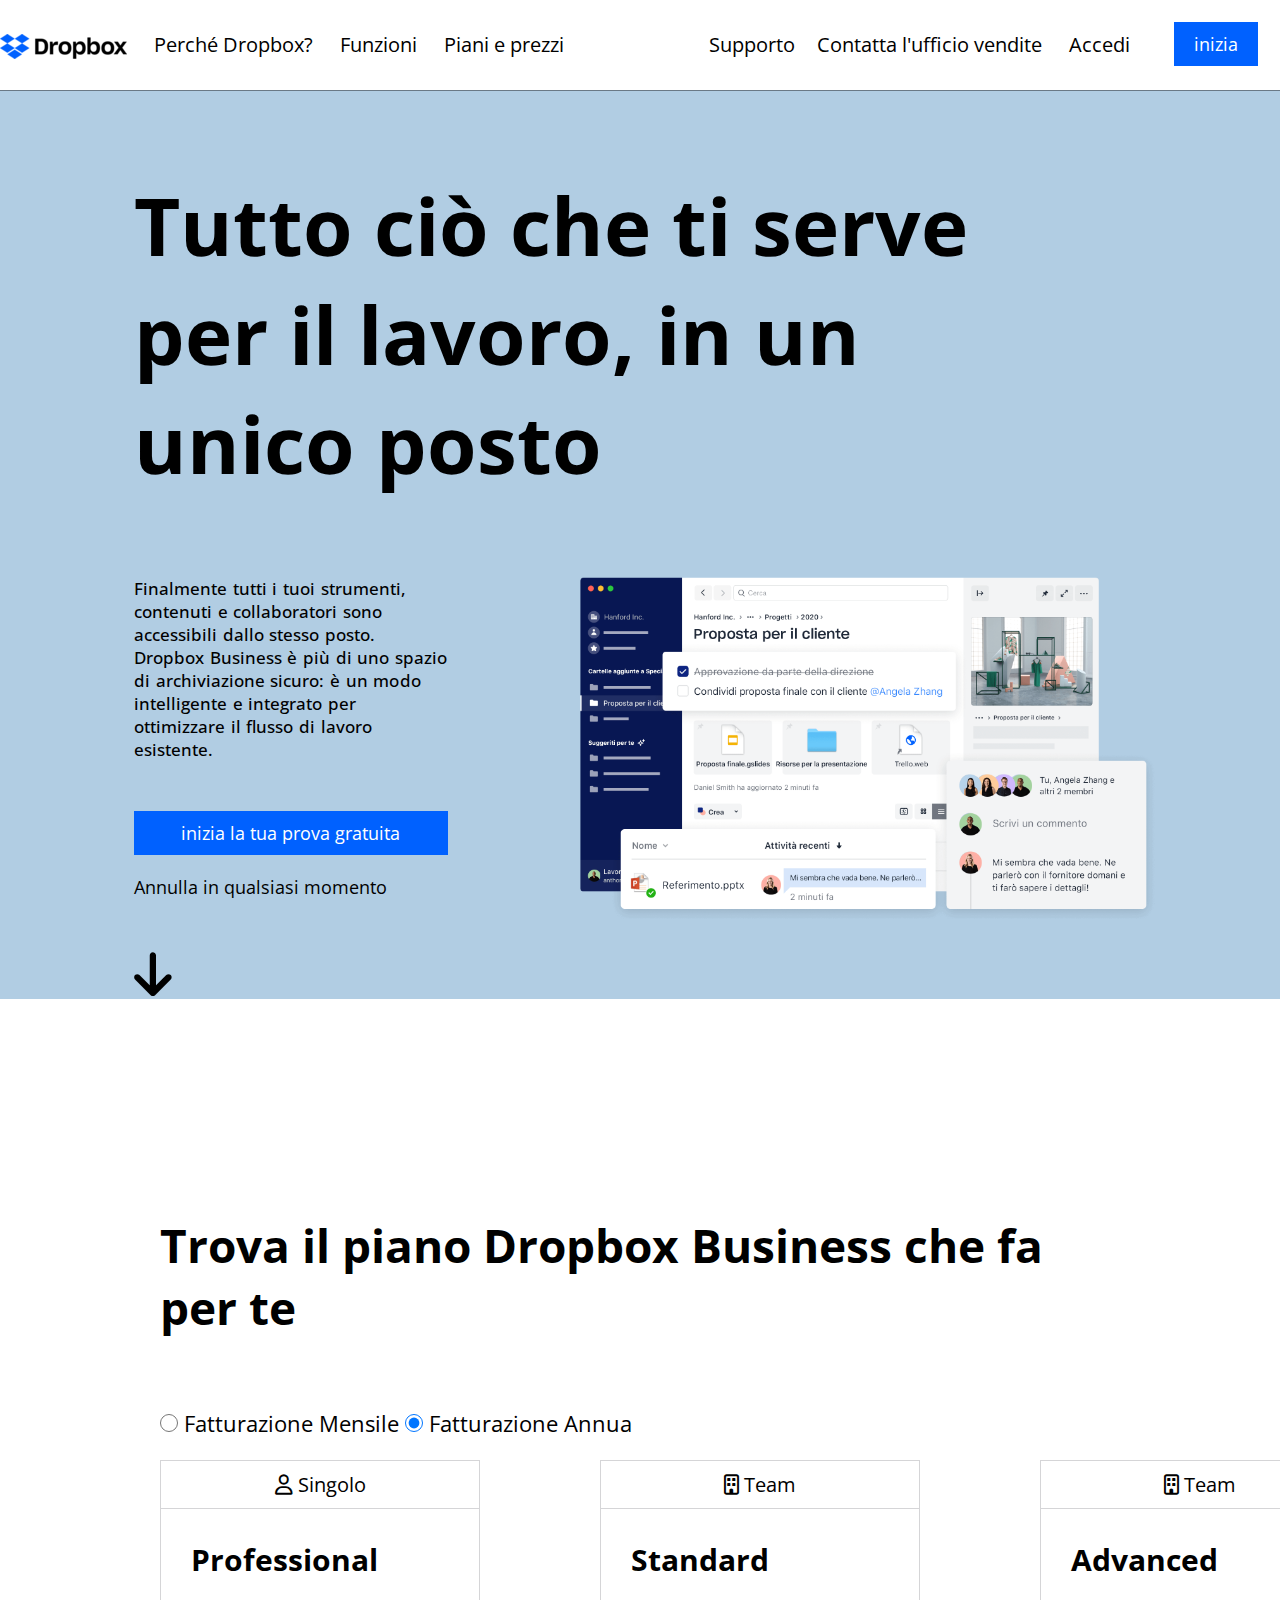
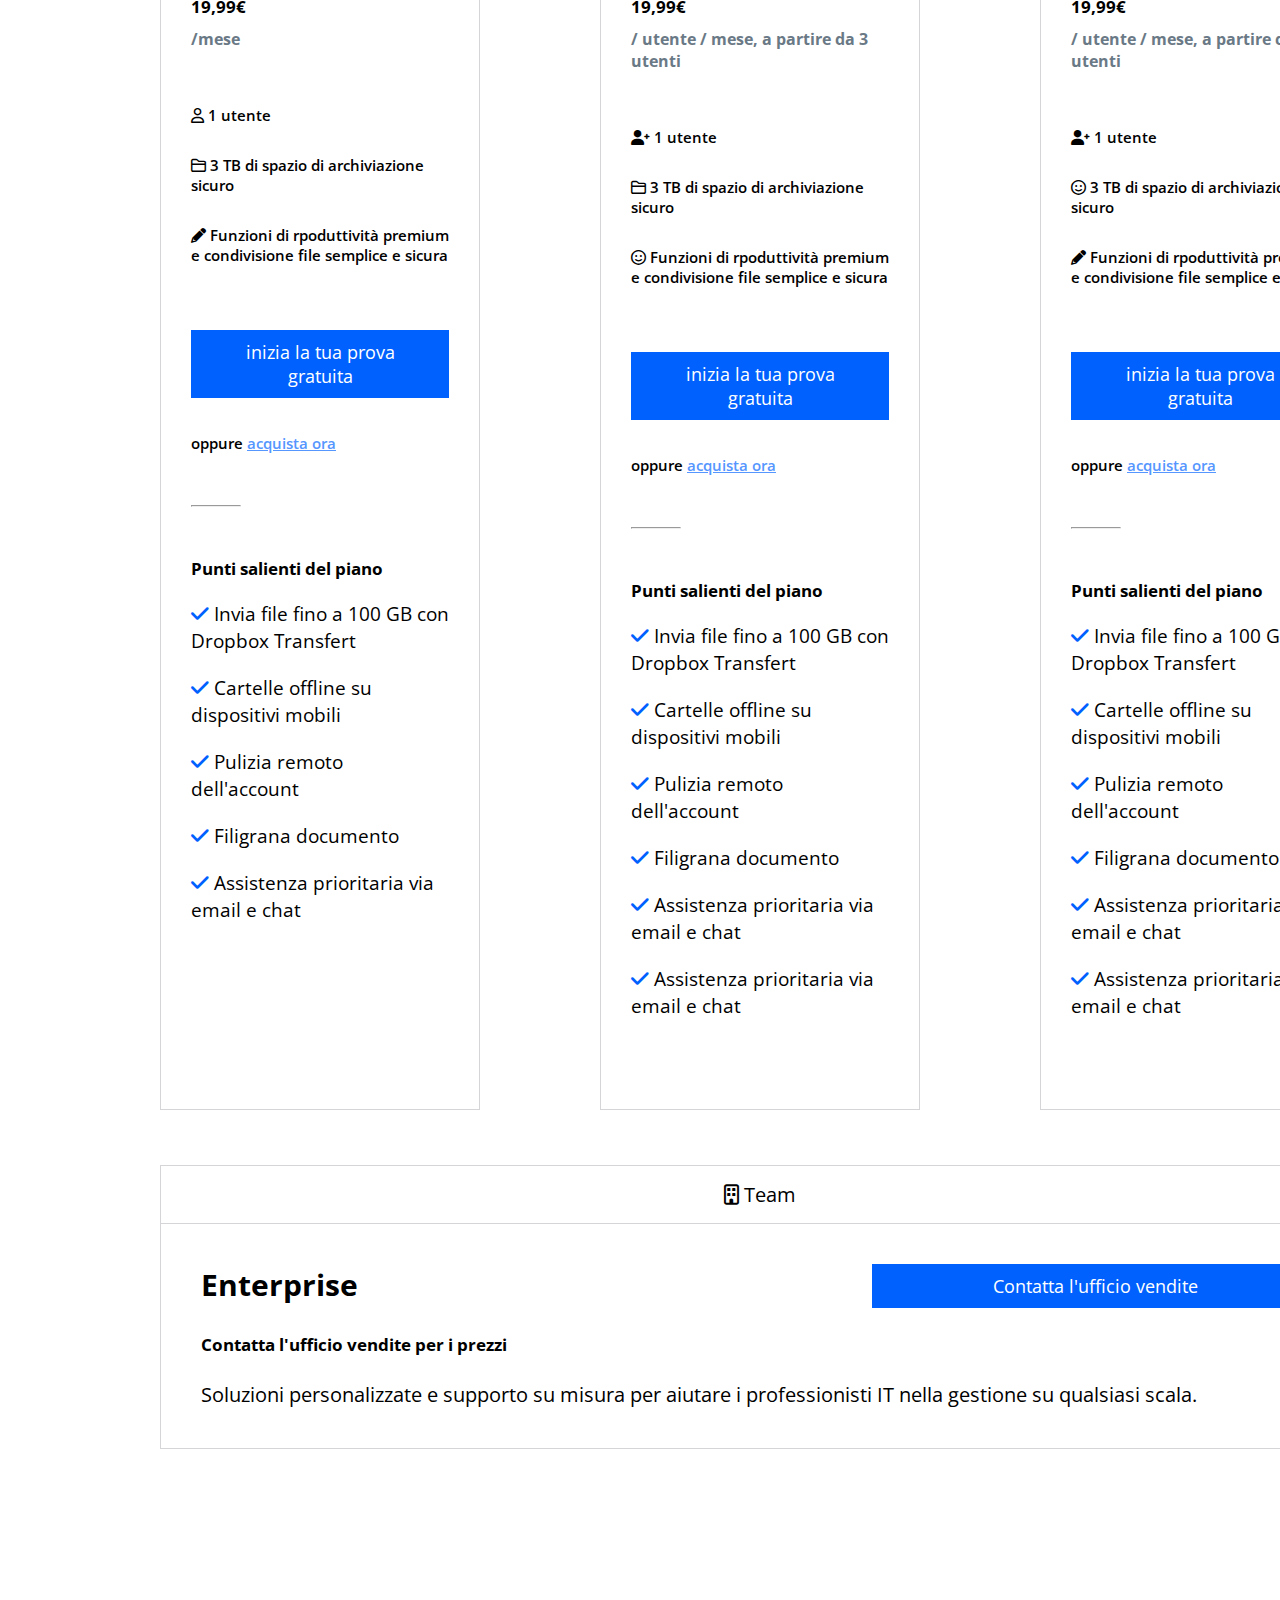
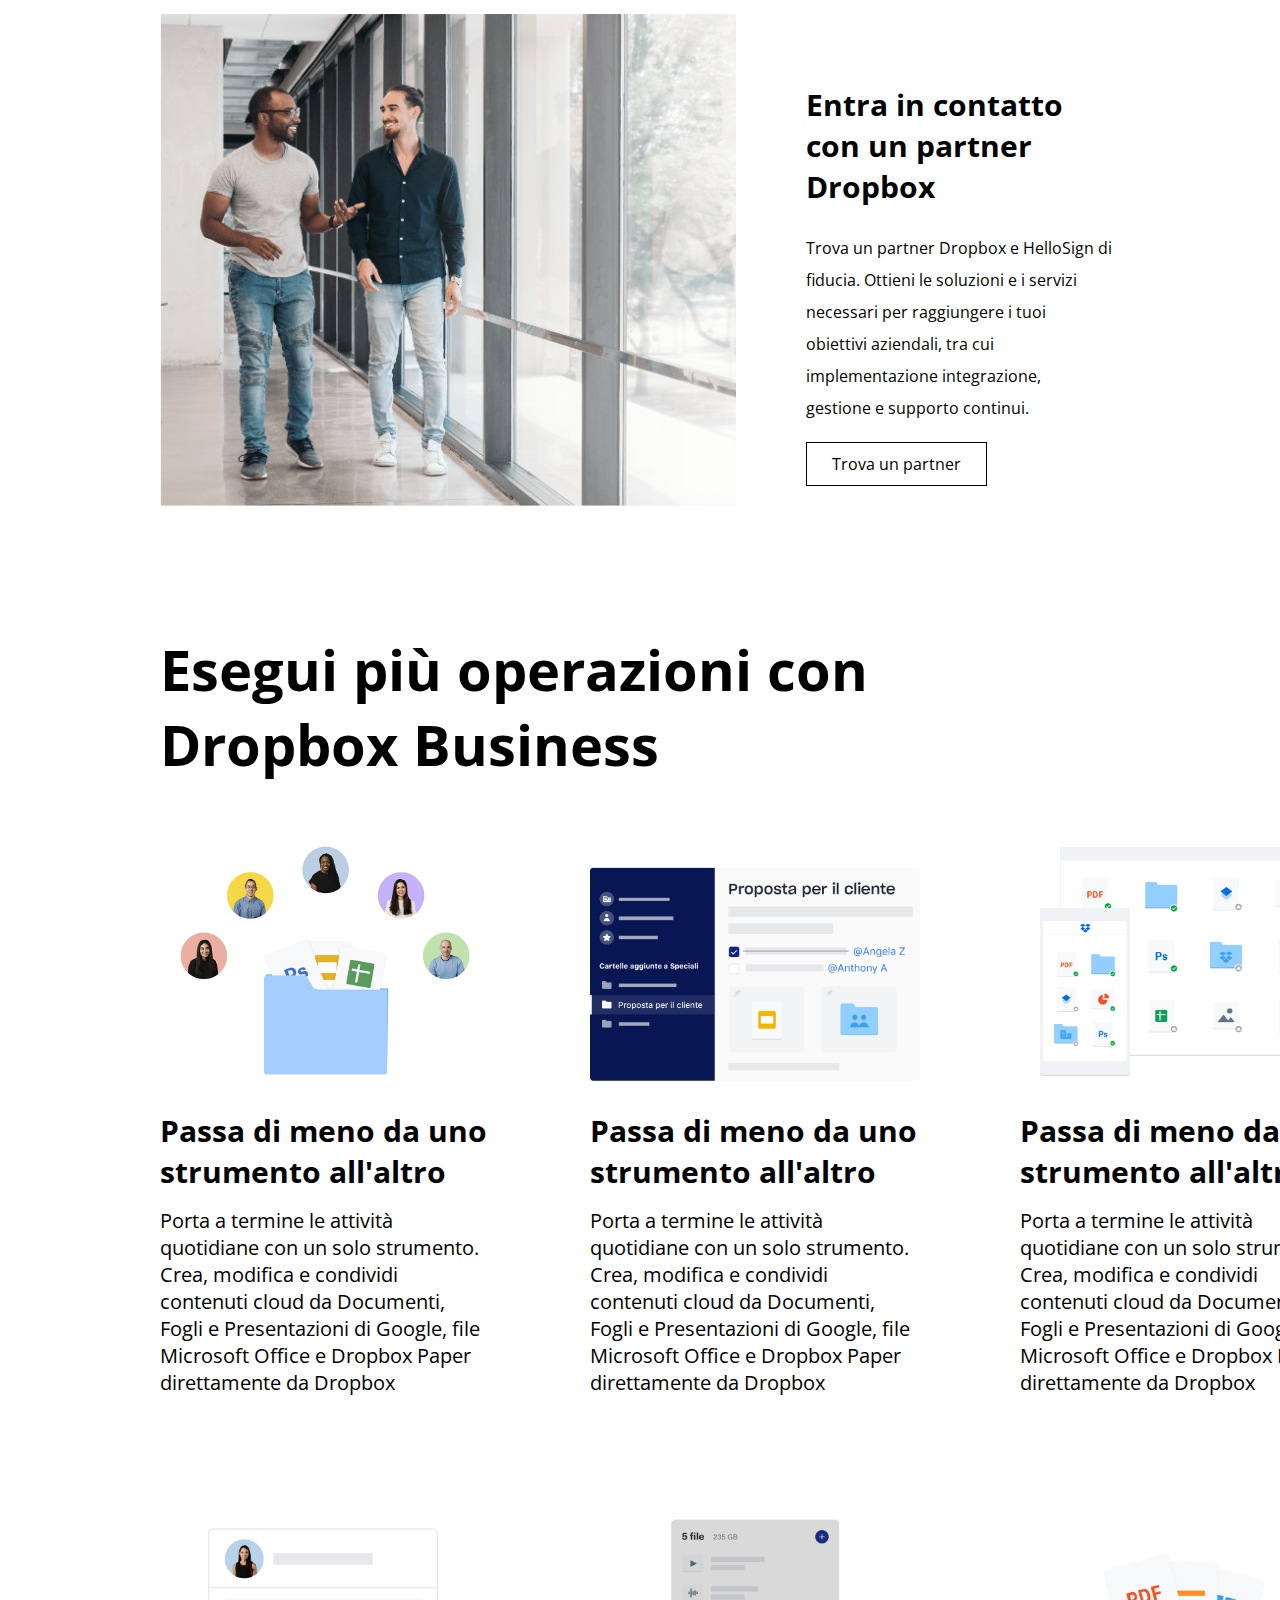
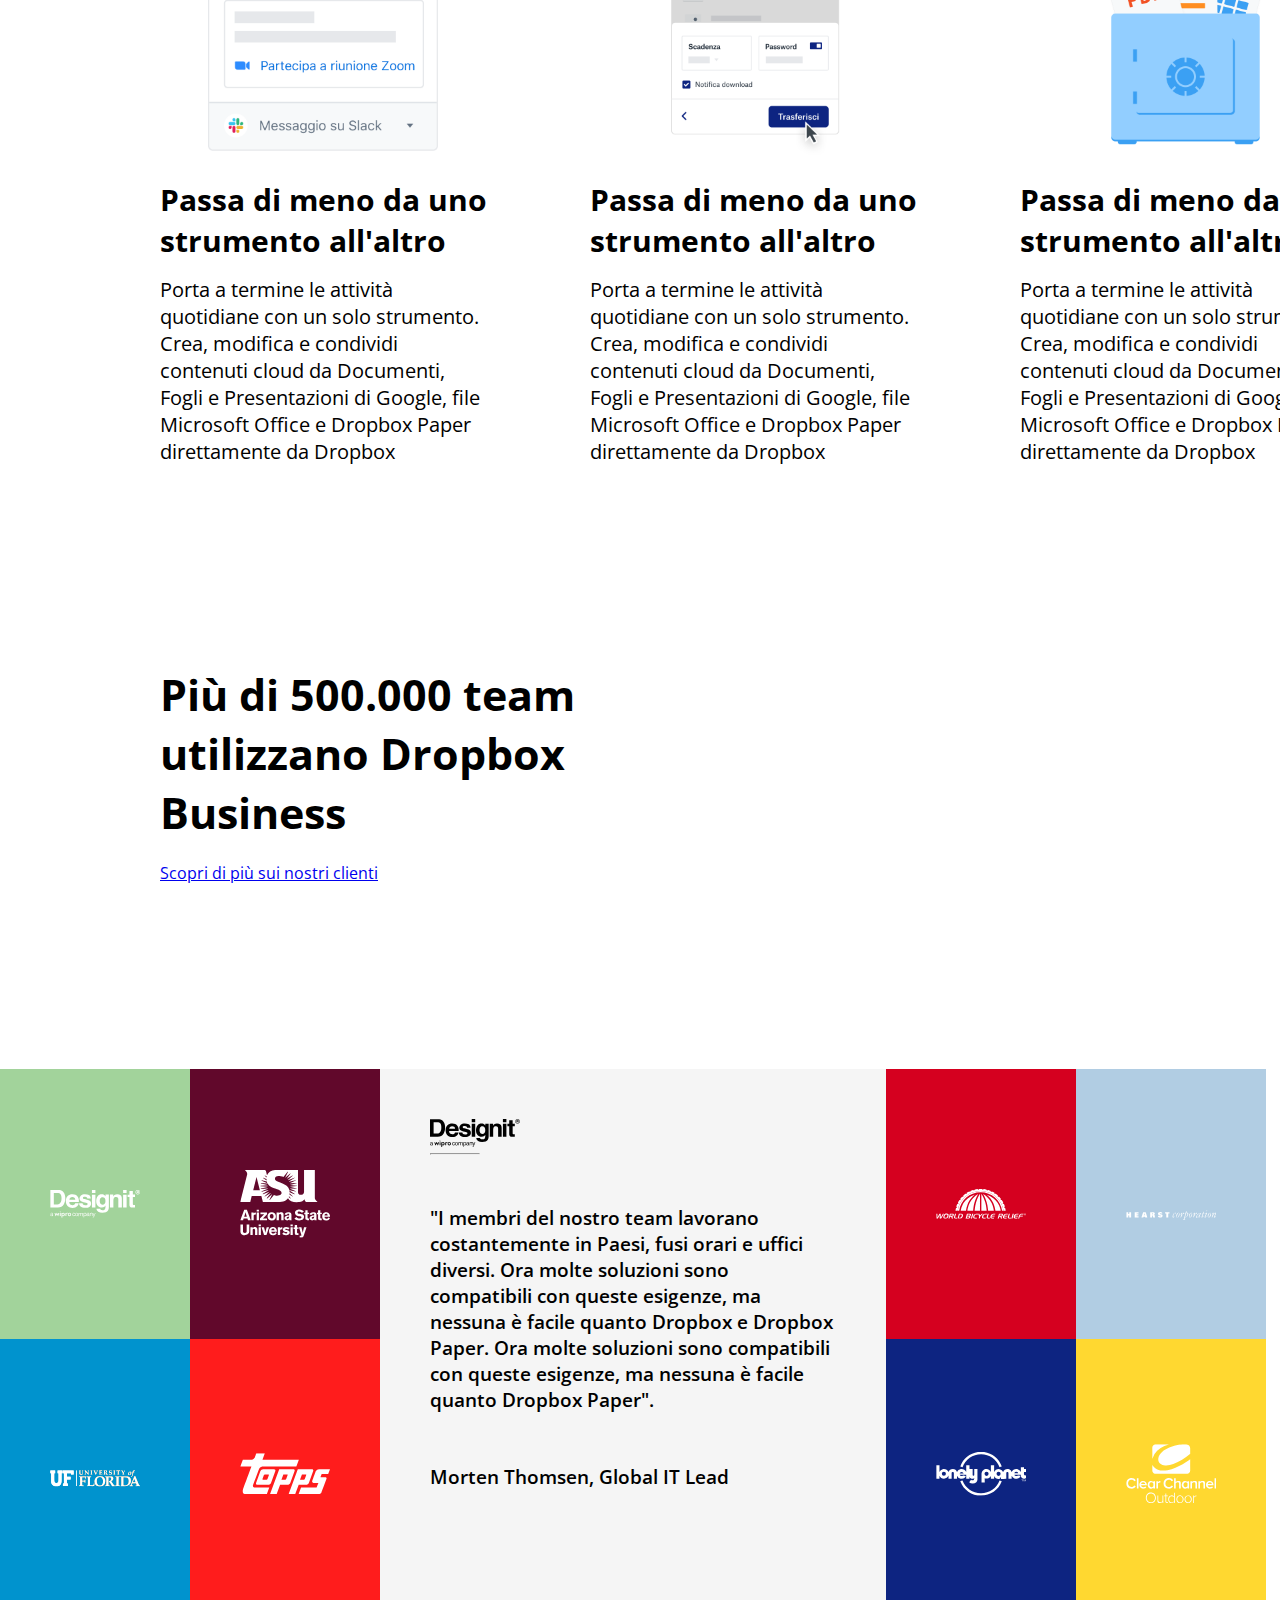
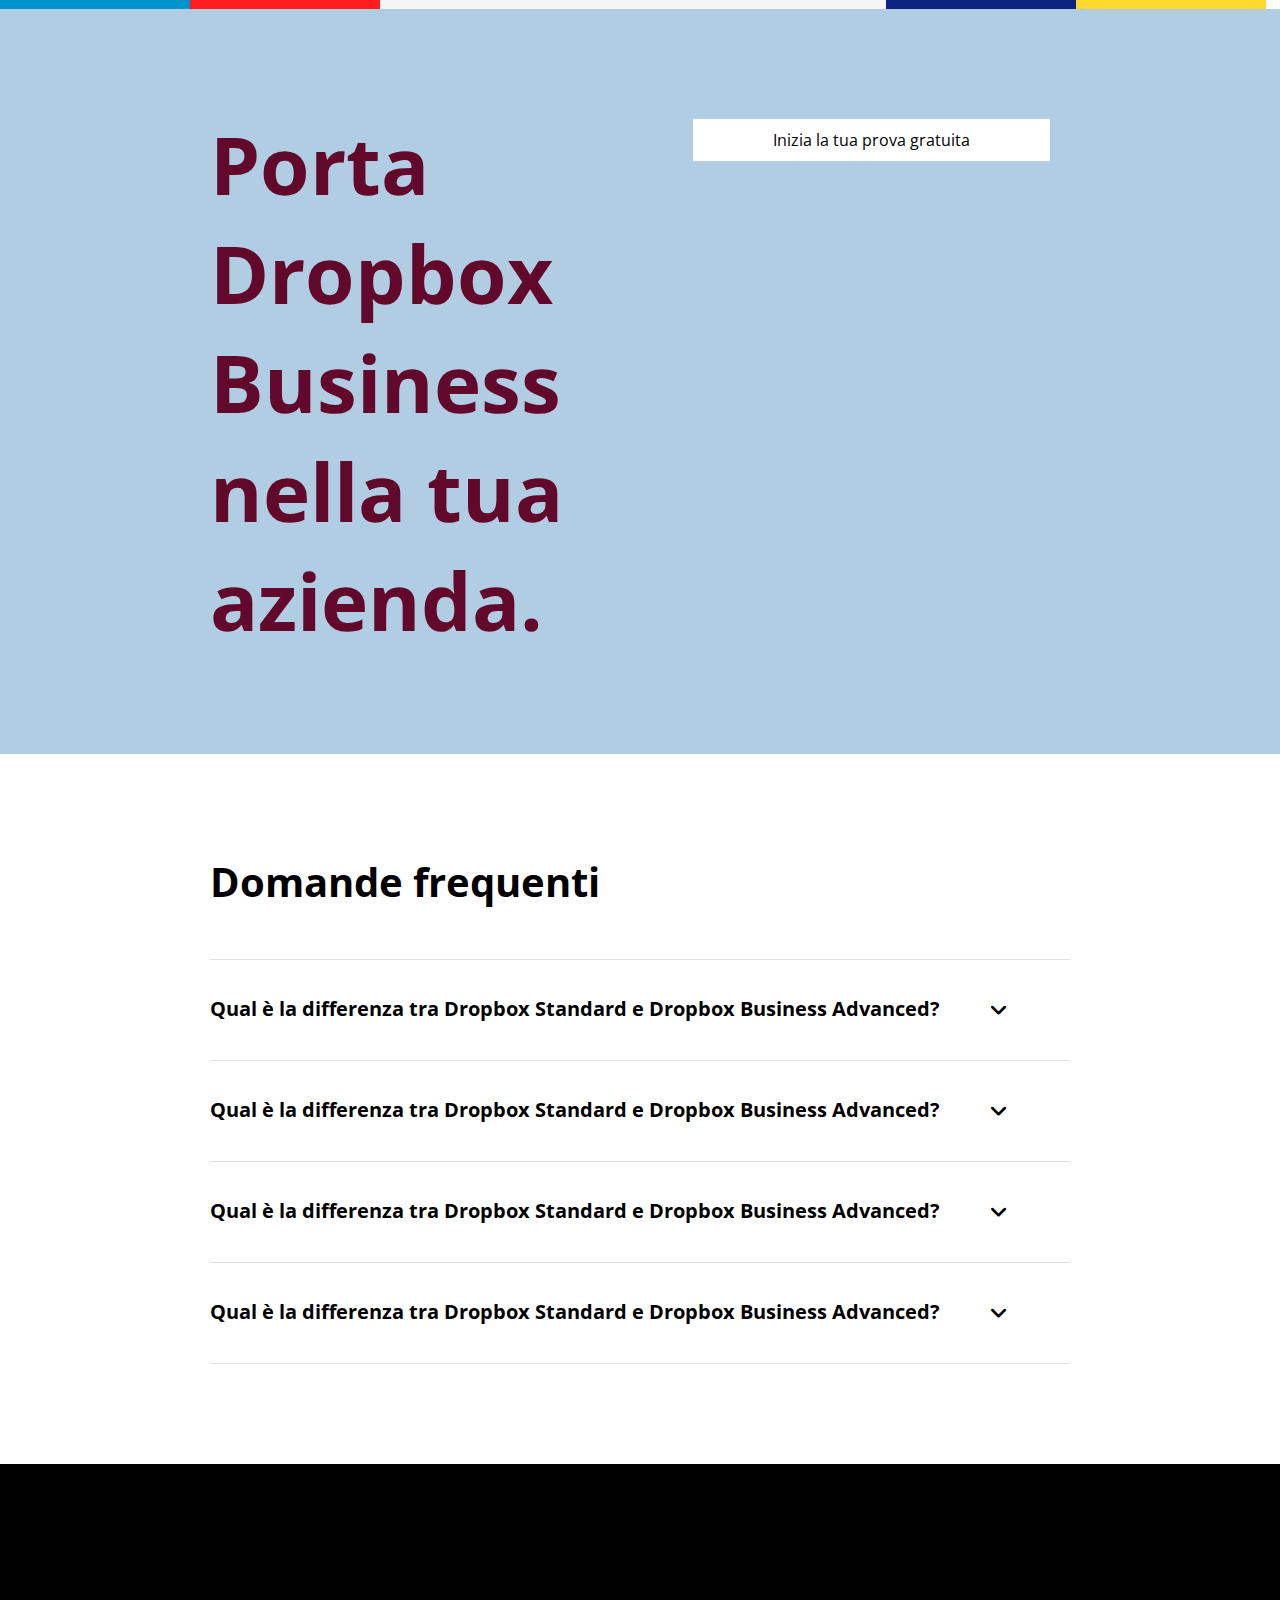
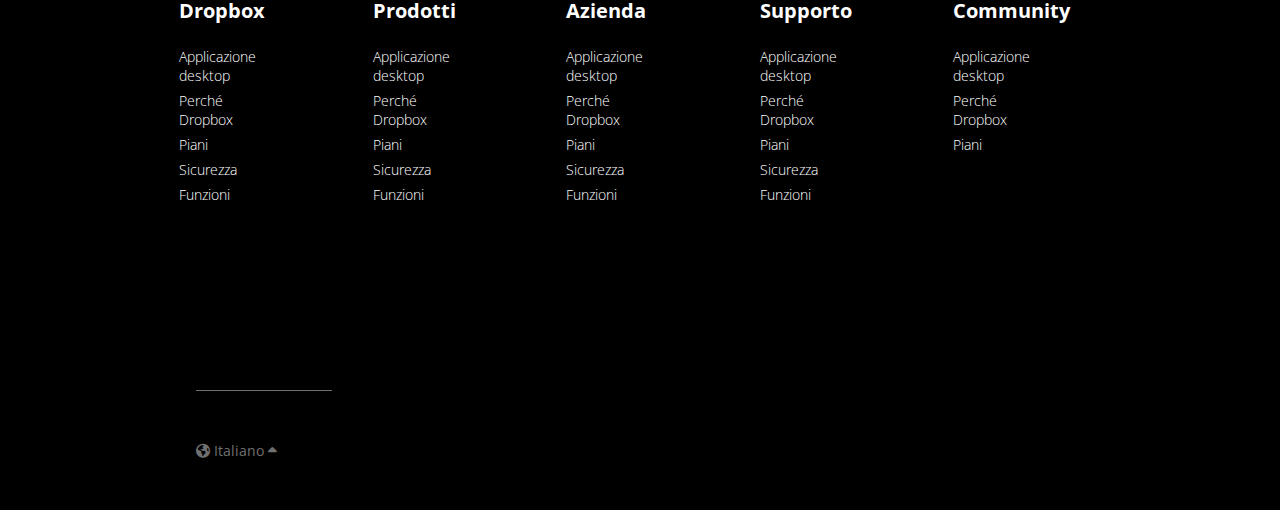
==== commit 1caadcd8: "modifiche file" ====
--- a/index.html
+++ b/index.html
@@ -141,25 +141,25 @@
                                 <h4>Punti salienti del piano</h4>
                                 <ul>
                                     <li>
-                                        <span class="blue">&checkmark;</span>
+                                        <i class="fa-solid fa-check blue"></i>
                                         <span>Invia file fino a 100 GB con Dropbox Transfert</span>
-                                        </li>
-                                    <li>
-                                        <span class="blue">&checkmark;</span>
+                                    </li>
+                                    <li>
+                                        <i class="fa-solid fa-check blue"></i>
                                         <span>Cartelle offline su dispositivi mobili</span>
-                                        </li>
-                                    <li>
-                                        <span class="blue">&checkmark;</span>
+                                    </li>
+                                    <li>
+                                        <i class="fa-solid fa-check blue"></i>
                                         <span>Pulizia remoto dell'account</span>
-                                        </li>
-                                    <li>
-                                        <span class="blue">&checkmark;</span>
+                                    </li>
+                                    <li>
+                                        <i class="fa-solid fa-check blue"></i>
                                         <span>Filigrana documento</span>
-                                        </li>
-                                    <li>
-                                        <span class="blue">&checkmark;</span>
+                                    </li>
+                                    <li>
+                                        <i class="fa-solid fa-check blue"></i>
                                         <span>Assistenza prioritaria via email e chat</span>
-                                        </li>
+                                    </li>
                                 </ul>
                             </span>
                         </div>
@@ -199,27 +199,27 @@
                                 <h4>Punti salienti del piano</h4>
                                 <ul>
                                     <li>
-                                        <span class="blue">&checkmark;</span>
+                                        <i class="fa-solid fa-check blue"></i>
                                         <span>Invia file fino a 100 GB con Dropbox Transfert</span>
                                         </li>
                                     <li>
-                                        <span class="blue">&checkmark;</span>
+                                        <i class="fa-solid fa-check blue"></i>
                                         <span>Cartelle offline su dispositivi mobili</span>
                                         </li>
                                     <li>
-                                        <span class="blue">&checkmark;</span>
+                                        <i class="fa-solid fa-check blue"></i>
                                         <span>Pulizia remoto dell'account</span>
                                         </li>
                                     <li>
-                                        <span class="blue">&checkmark;</span>
+                                        <i class="fa-solid fa-check blue"></i>
                                         <span>Filigrana documento</span>
                                         </li>
                                     <li>
-                                        <span class="blue">&checkmark;</span>
+                                        <i class="fa-solid fa-check blue"></i>
                                         <span>Assistenza prioritaria via email e chat</span>
                                     </li>
                                     <li>
-                                        <span class="blue">&checkmark;</span>
+                                        <i class="fa-solid fa-check blue"></i>
                                         <span>Assistenza prioritaria via email e chat</span>
                                     </li>
                                 </ul>
@@ -261,27 +261,27 @@
                                 <h4>Punti salienti del piano</h4>
                                 <ul>
                                     <li>
-                                        <span class="blue">&checkmark;</span>
+                                        <i class="fa-solid fa-check blue"></i>
                                         <span>Invia file fino a 100 GB con Dropbox Transfert</span>
-                                        </li>
-                                    <li>
-                                        <span class="blue">&checkmark;</span>
+                                    </li>
+                                    <li>
+                                        <i class="fa-solid fa-check blue"></i>
                                         <span>Cartelle offline su dispositivi mobili</span>
-                                        </li>
-                                    <li>
-                                        <span class="blue">&checkmark;</span>
+                                    </li>
+                                    <li>
+                                        <i class="fa-solid fa-check blue"></i>
                                         <span>Pulizia remoto dell'account</span>
-                                        </li>
-                                    <li>
-                                        <span class="blue">&checkmark;</span>
+                                    </li>
+                                    <li>
+                                        <i class="fa-solid fa-check blue"></i>
                                         <span>Filigrana documento</span>
-                                        </li>
-                                    <li>
-                                        <span class="blue">&checkmark;</span>
+                                    </li>
+                                    <li>
+                                        <i class="fa-solid fa-check blue"></i>
                                         <span>Assistenza prioritaria via email e chat</span>
                                     </li>
                                     <li>
-                                        <span class="blue">&checkmark;</span>
+                                        <i class="fa-solid fa-check blue"></i>
                                         <span>Assistenza prioritaria via email e chat</span>
                                     </li>
                                 </ul>
@@ -387,7 +387,7 @@
                     <div class="sez-5-logo left dark-red">
                         <img src="img/arizona_state_university.svg">
                     </div>
-                    <div class="sez-5-logo left blue">
+                    <div class="sez-5-logo left bg-blue">
                         <img src="img/university_of_florida.svg">
                     </div>
                     <div class="sez-5-logo left luminous-red">
--- a/css/style.css
+++ b/css/style.css
@@ -640,7 +640,7 @@
 .dark-red{
     background-color: #61082B;
 }
-.blue{
+.bg-blue{
     background-color: #0093CE;
 }
 .dark-blue{
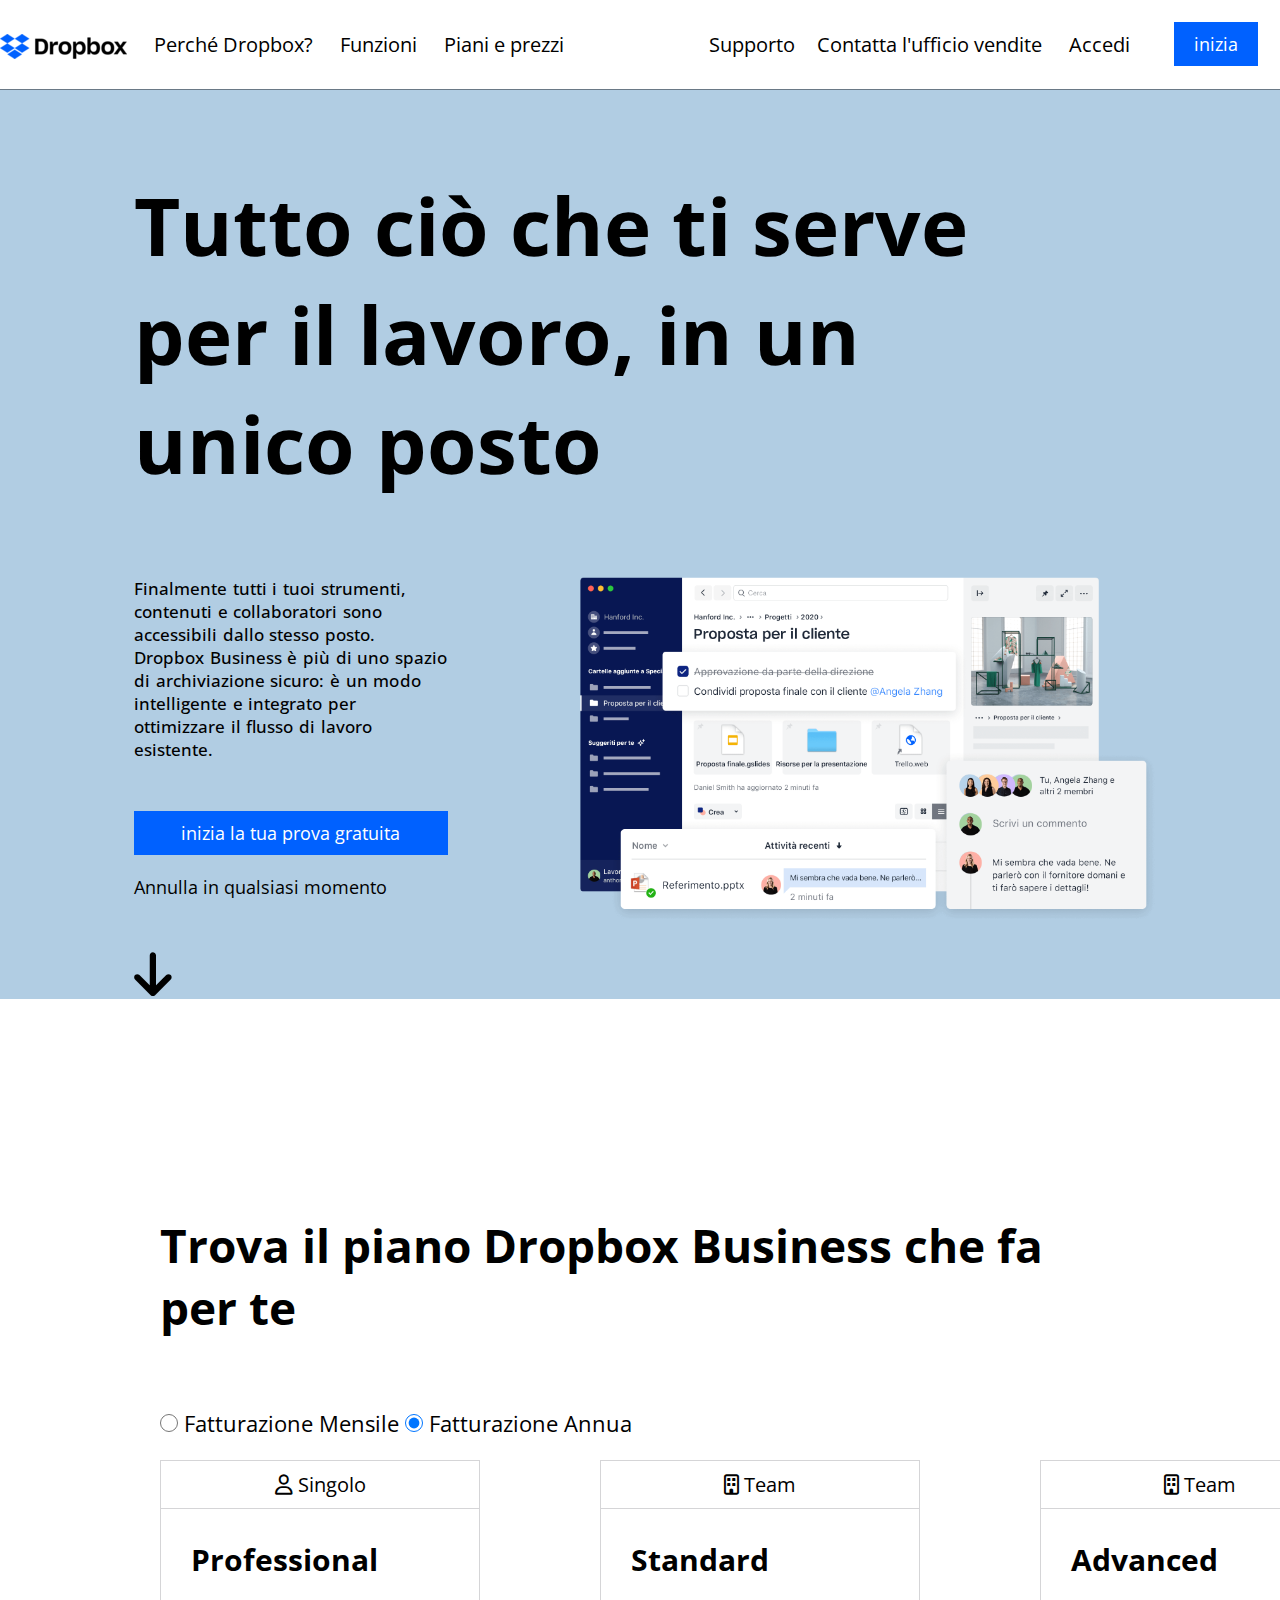
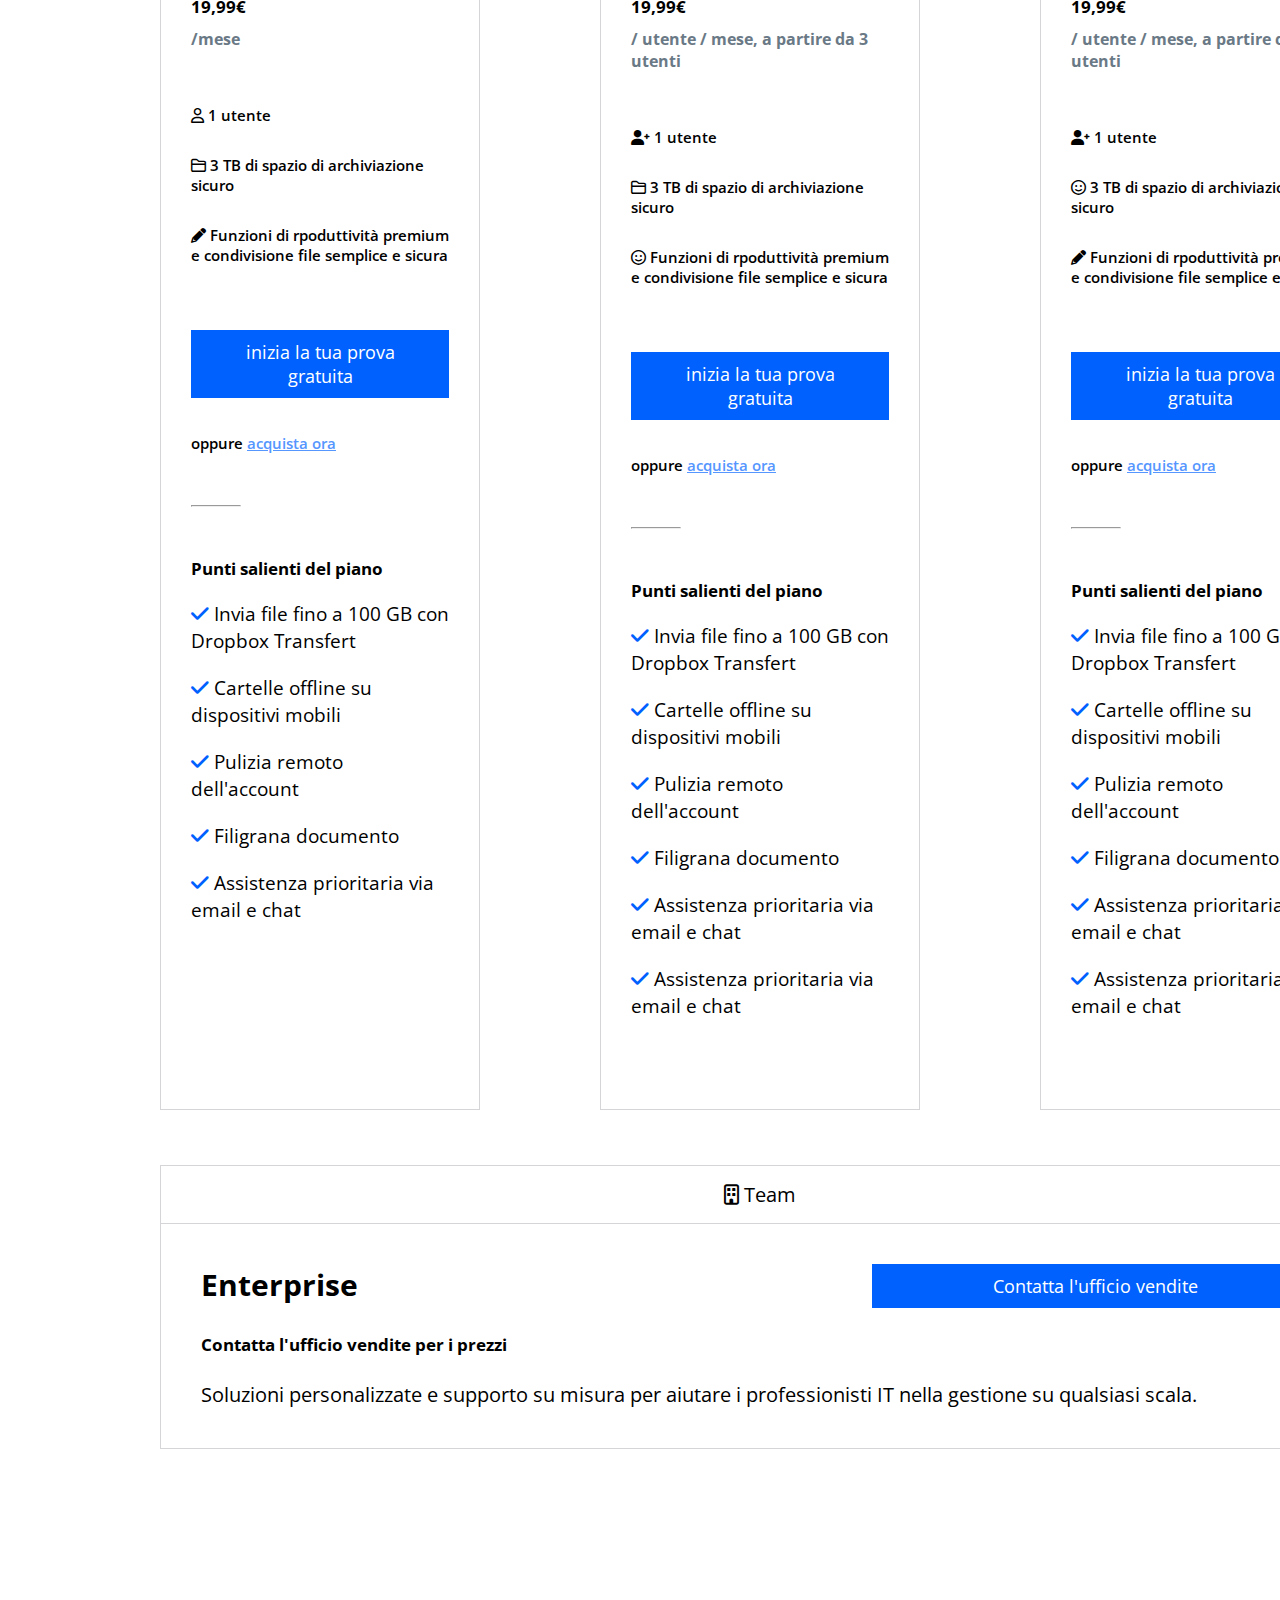
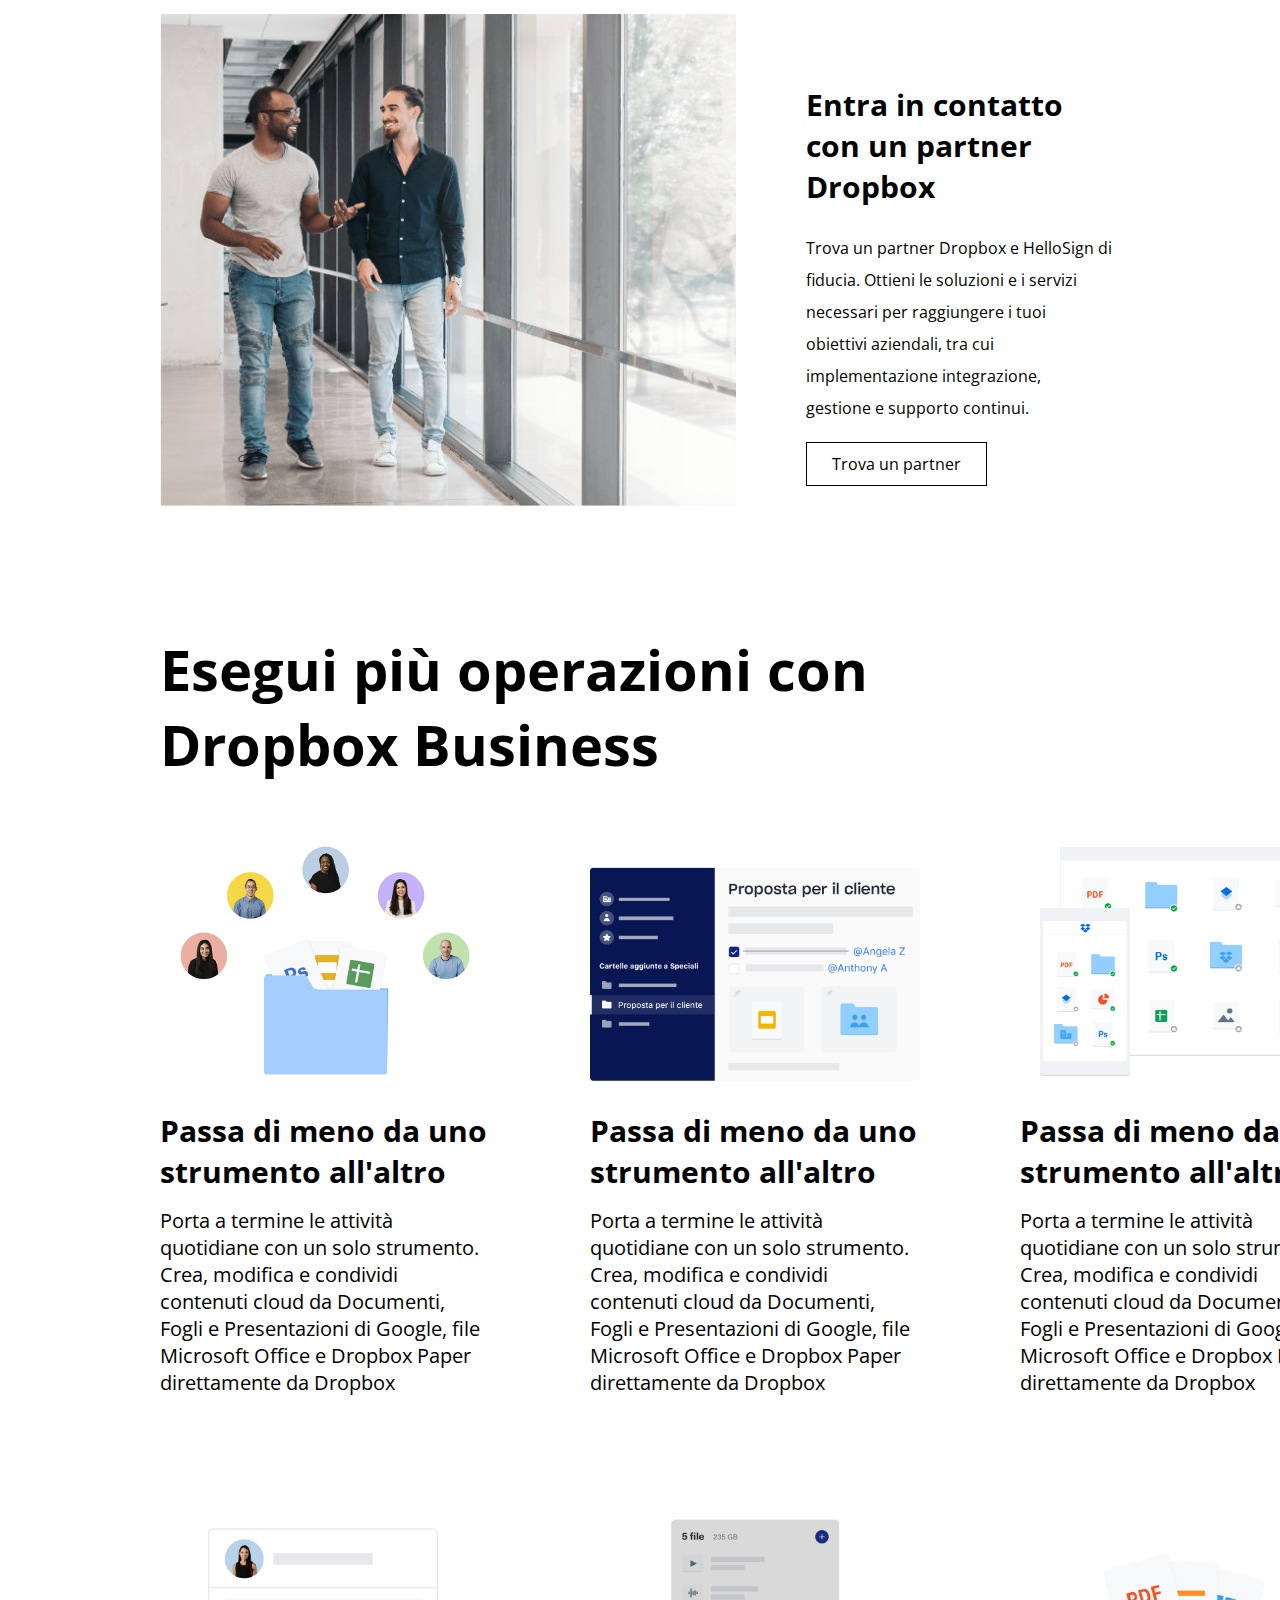
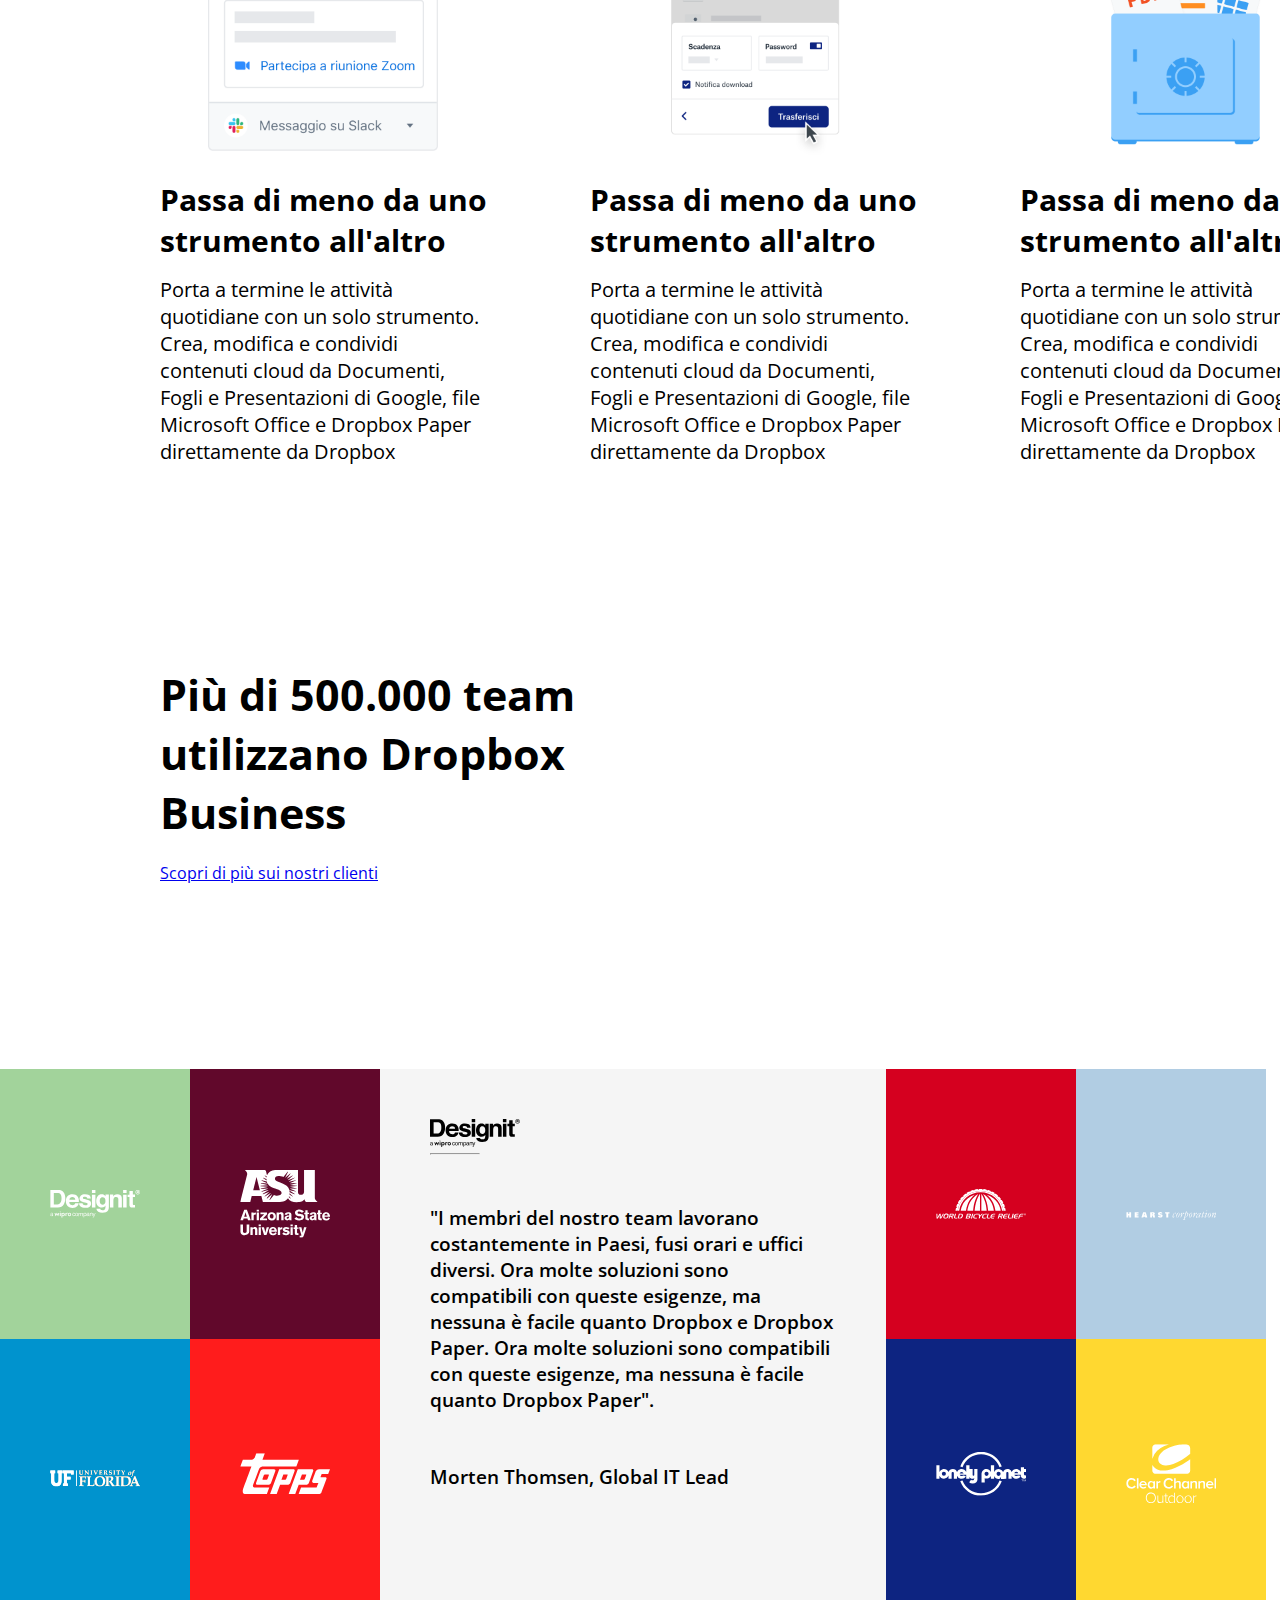
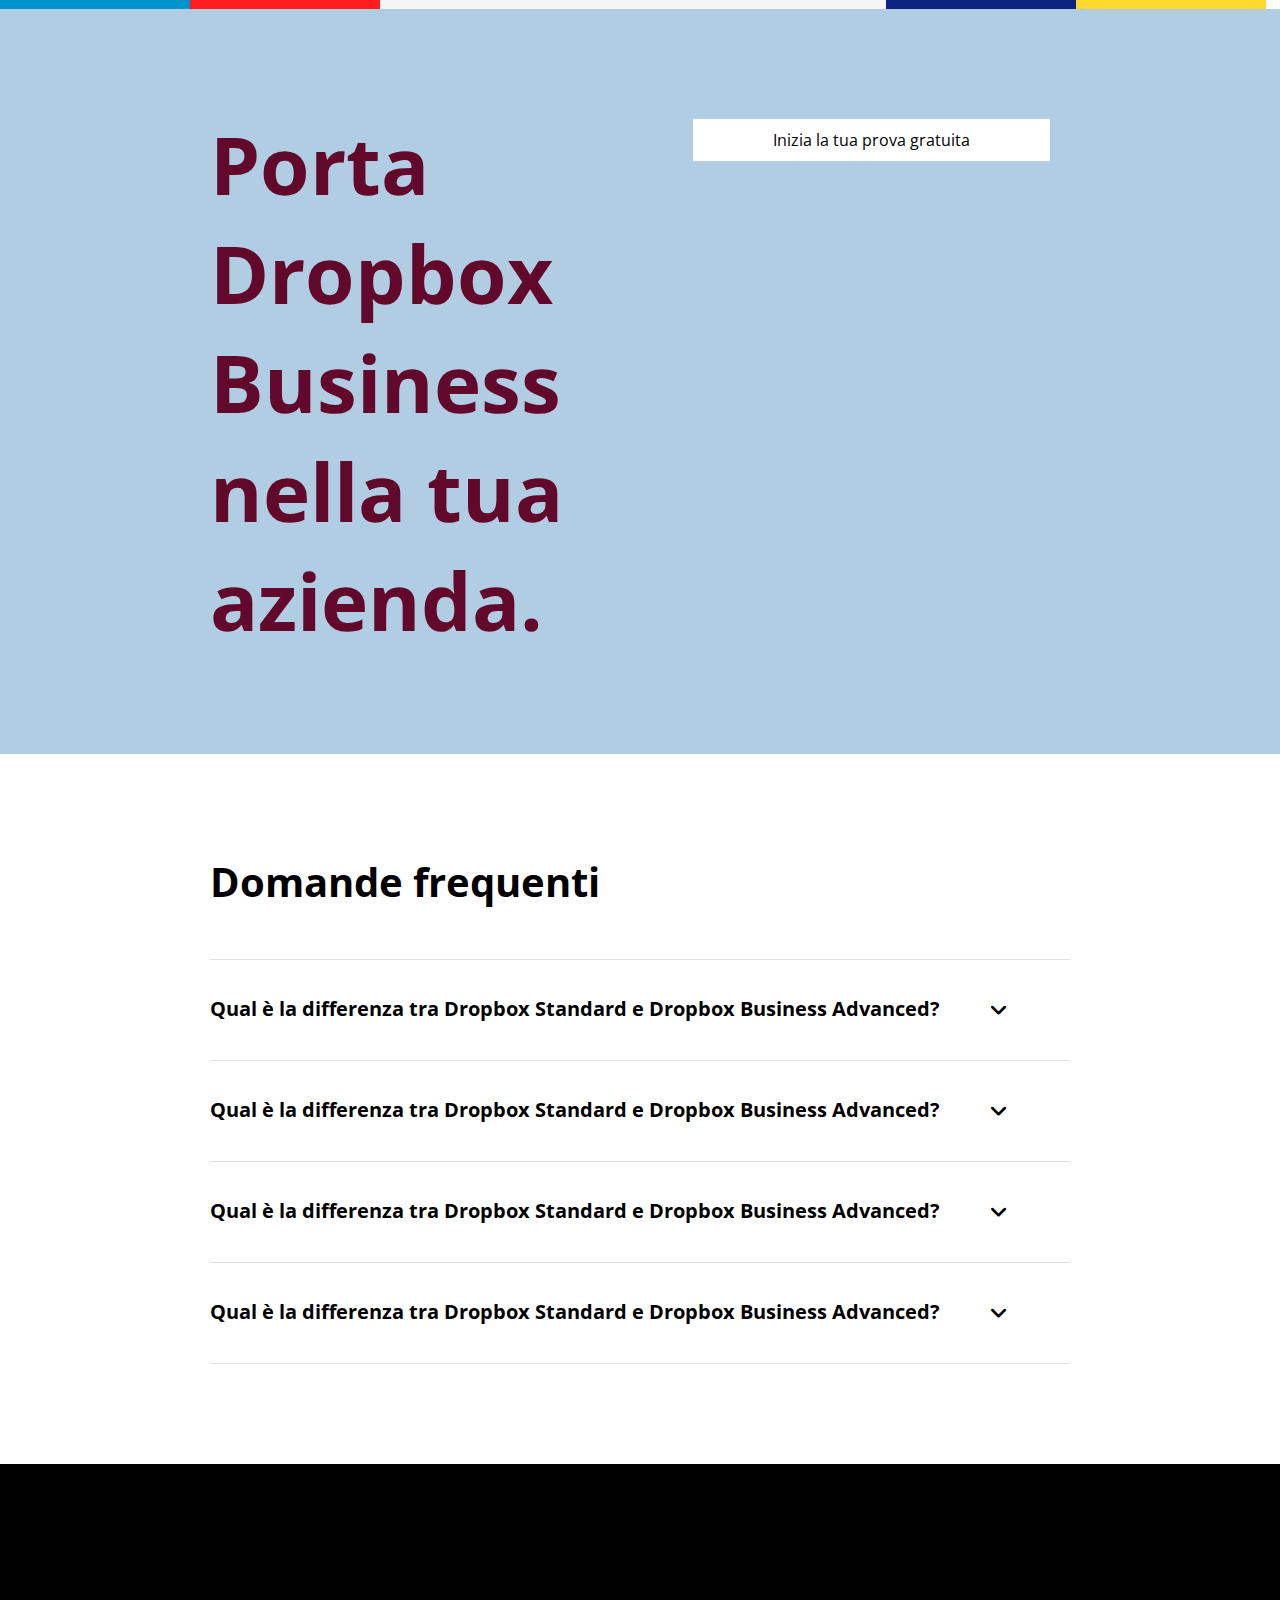
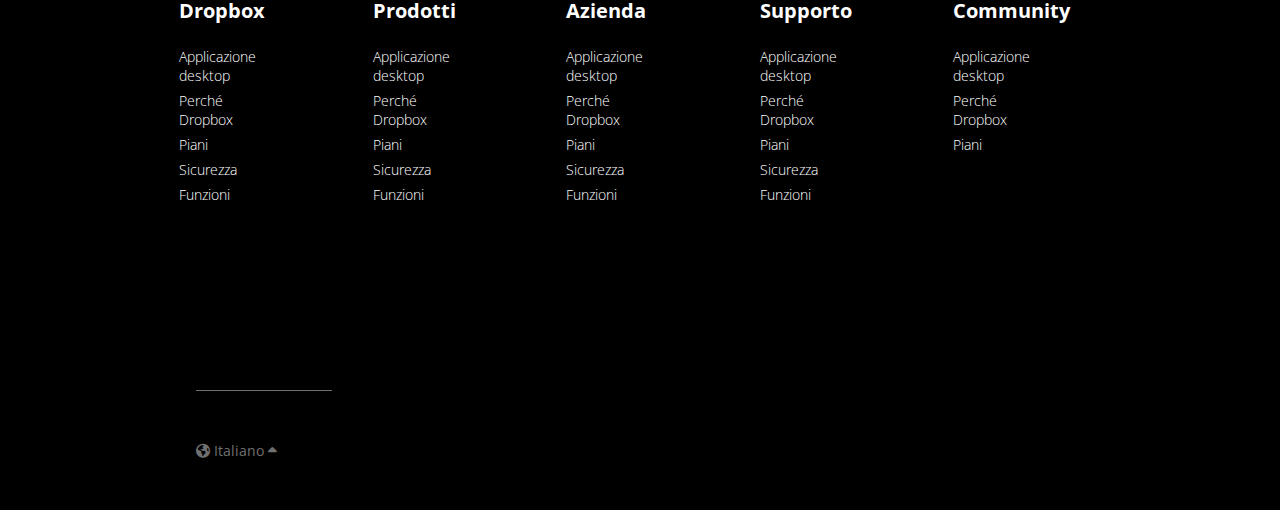
==== commit c5337ee5: "bonus freccia" ====
--- a/index.html
+++ b/index.html
@@ -68,7 +68,7 @@
                     <div class="btn"> <a href="#">inizia la tua prova gratuita</a></div>
                     <div class="small-text">Annulla in qualsiasi momento</div>
                     <div class="arrow">
-                        <i class="fa-solid fa-arrow-down"></i>
+                        <a href="#sez-1"><i class="fa-solid fa-arrow-down"></i></a> 
                     </div>
                 </div>
                 <div class="jumbo-img left">
@@ -87,7 +87,7 @@
             <!-- title -->
         <section class="container-75 sez-1">
             <div class="sez-1-title-container">
-                <div class="sez-1-title">
+                <div class="sez-1-title" id="sez-1">
                     <h2>Trova il piano Dropbox Business che fa per te</h2>
                 </div>
                 <div class="sez-1-check">
--- a/css/style.css
+++ b/css/style.css
@@ -2,6 +2,9 @@
     margin: 0;
     padding: 0;
     box-sizing: border-box;
+}
+html{
+    scroll-behavior: smooth;
 }
 body{
     font-family: 'Open Sans';
@@ -47,6 +50,7 @@
 /* navbar */
 nav{
     width: 100%; 
+    height: 90px;
     min-width: 1200px;
     position: fixed;
     top: 0;
@@ -153,10 +157,11 @@
     font-size: 18px;
     margin-top: 20px;
 }
-.arrow i{
+.arrow a i{
     padding-top: 50px;
     font-size: 50px;
     font-weight: 800;
+    color: black;
 }
 
 /* CORPO */
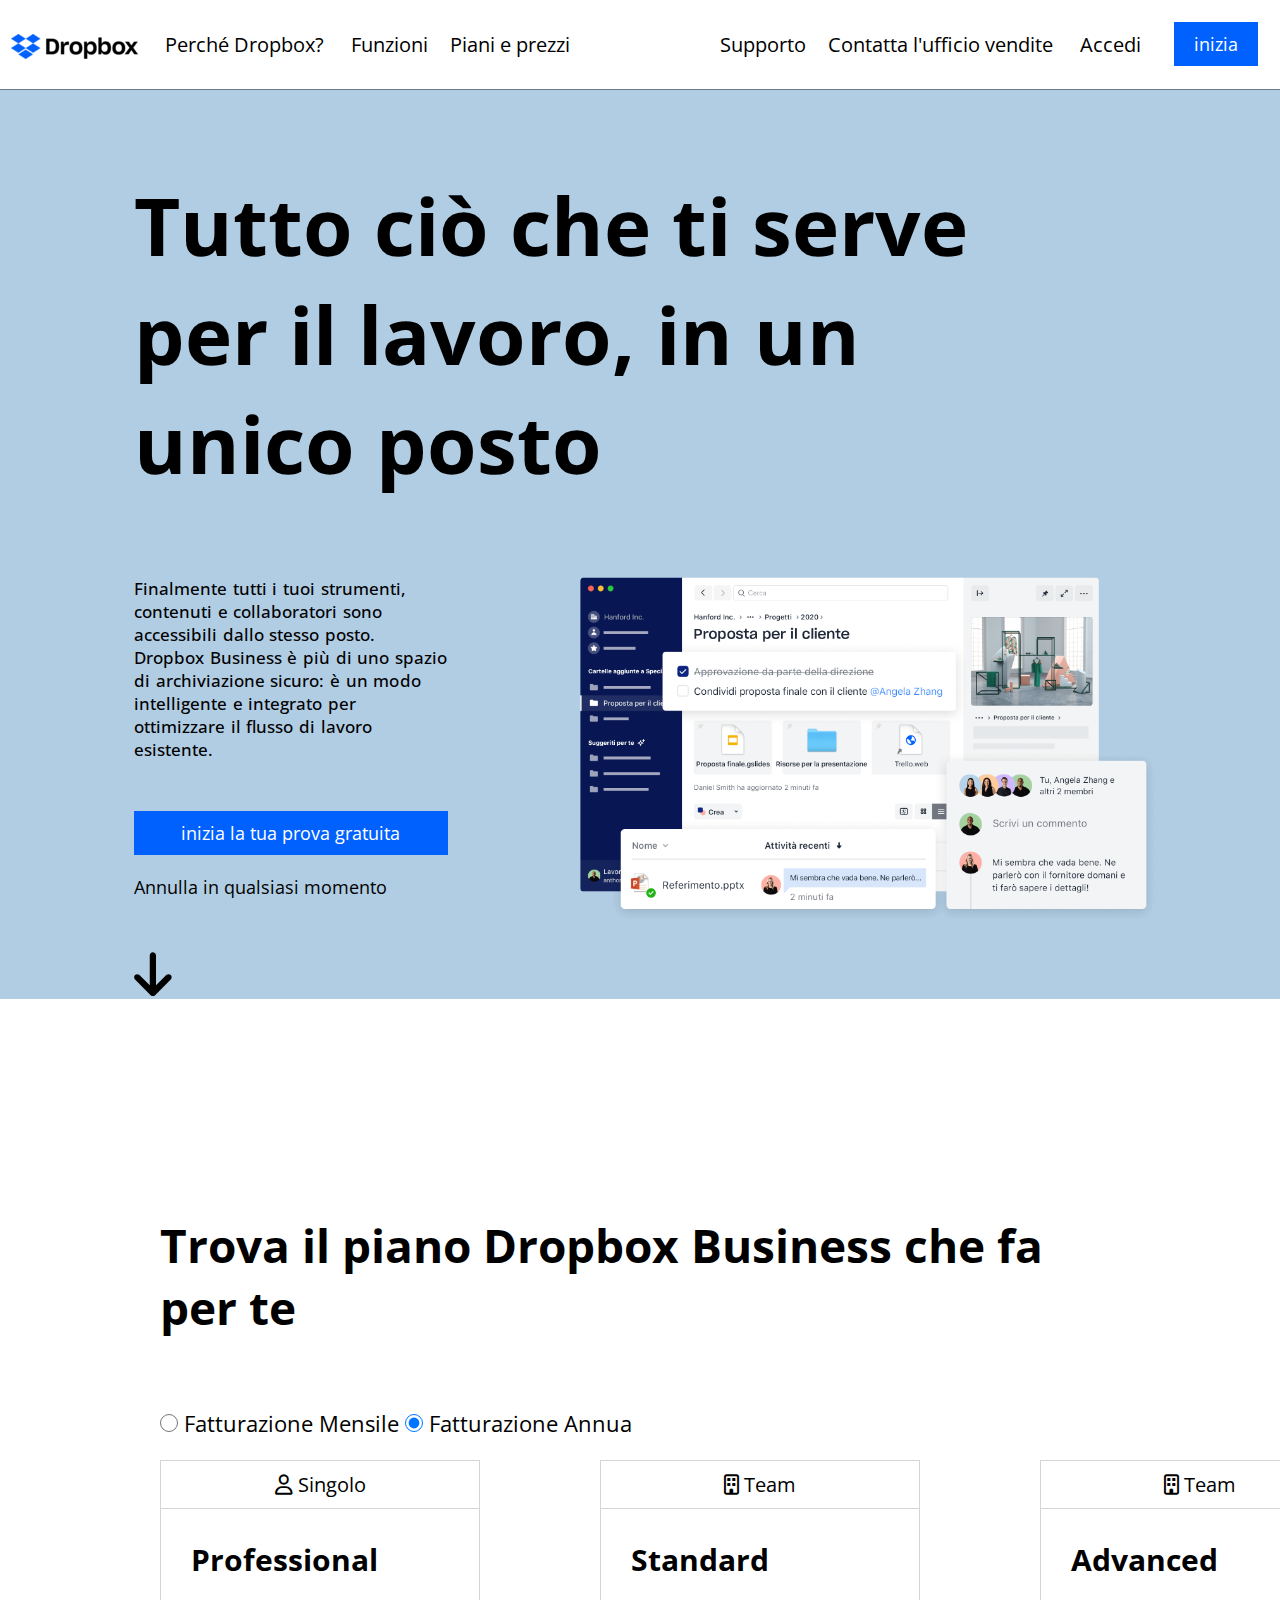
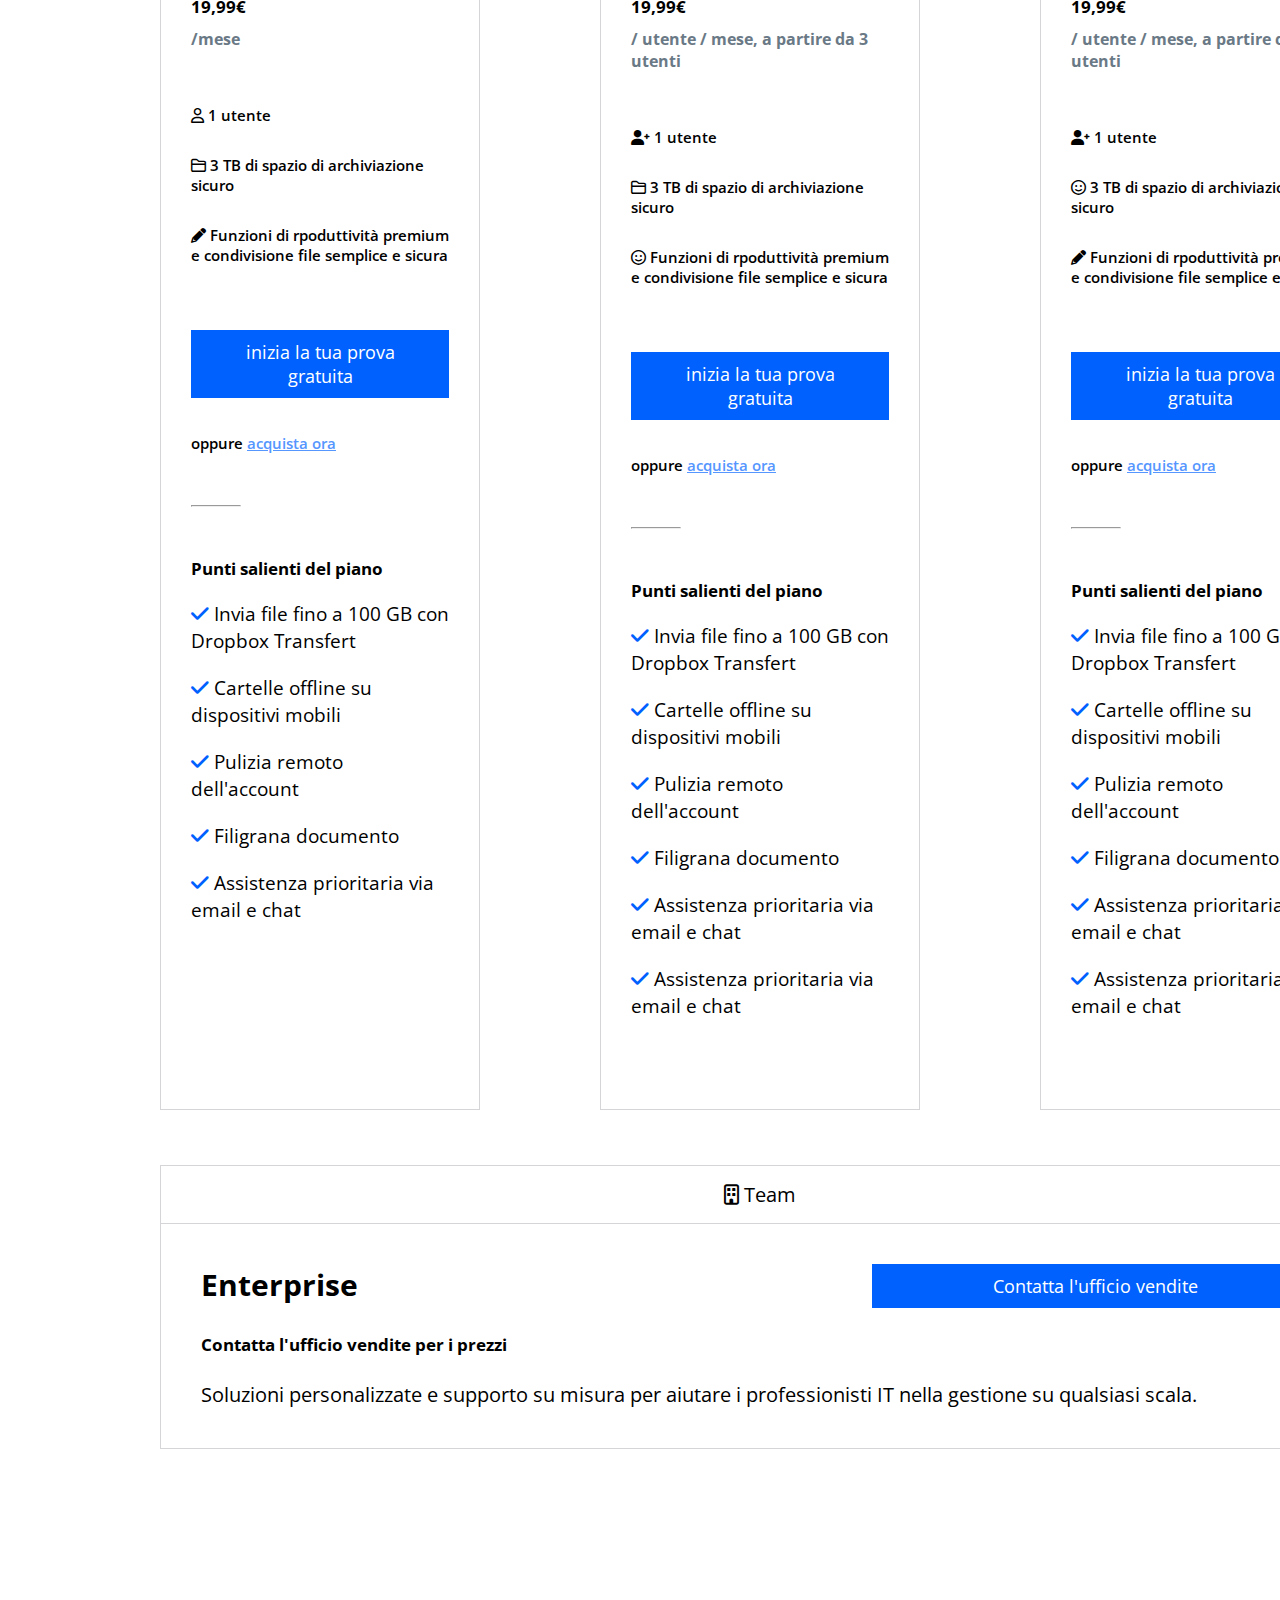
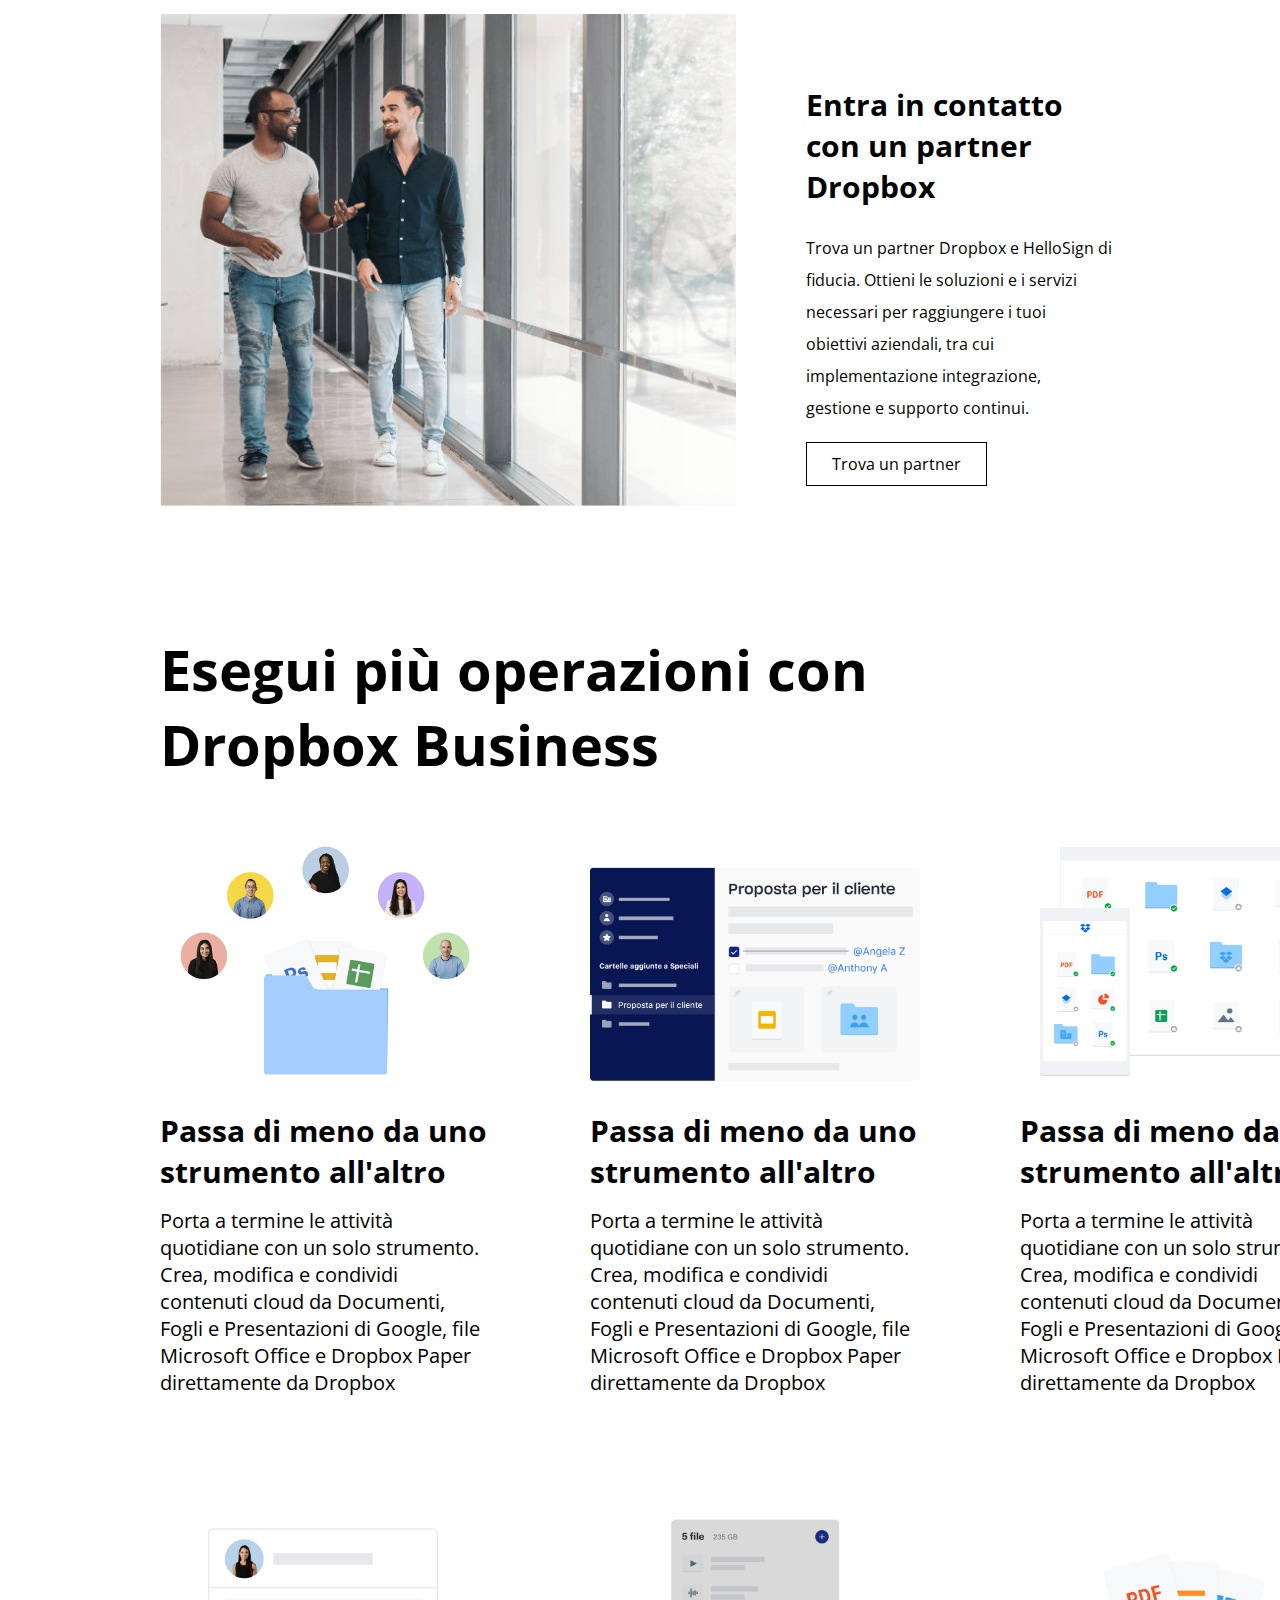
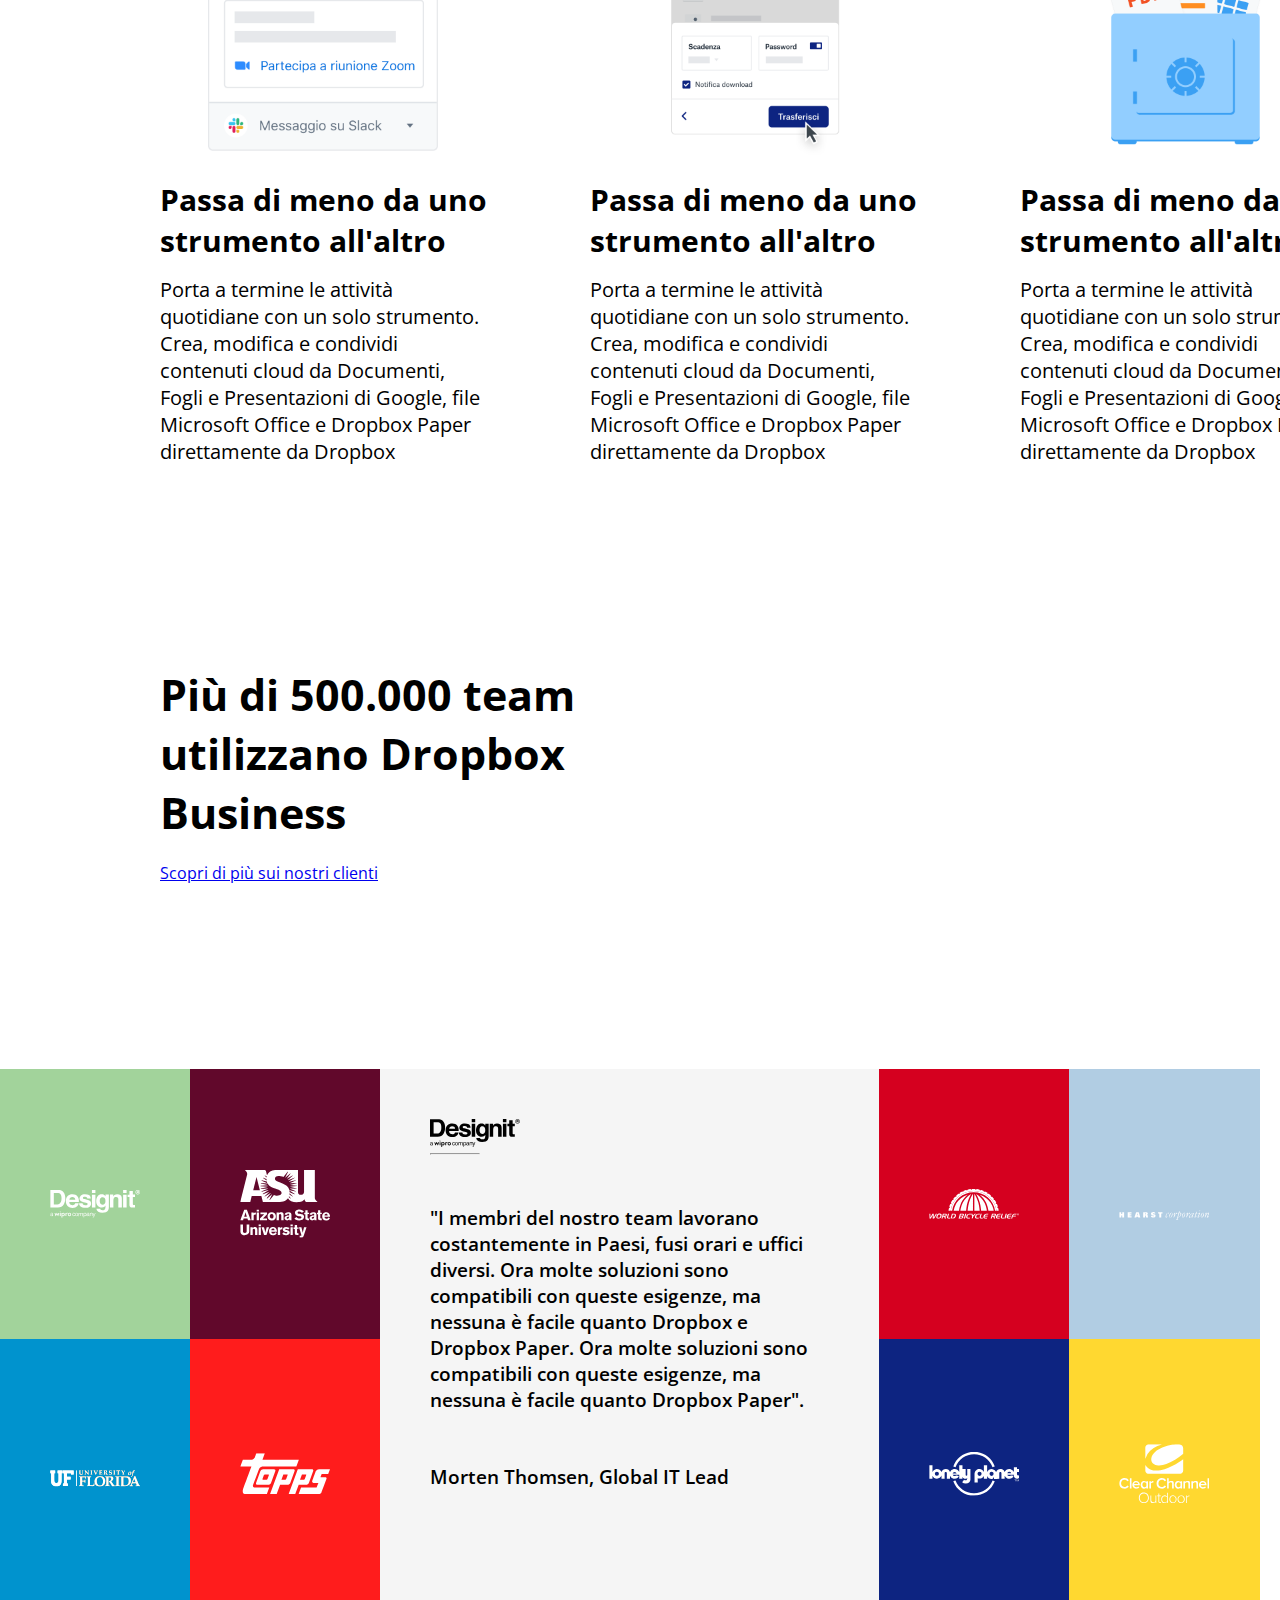
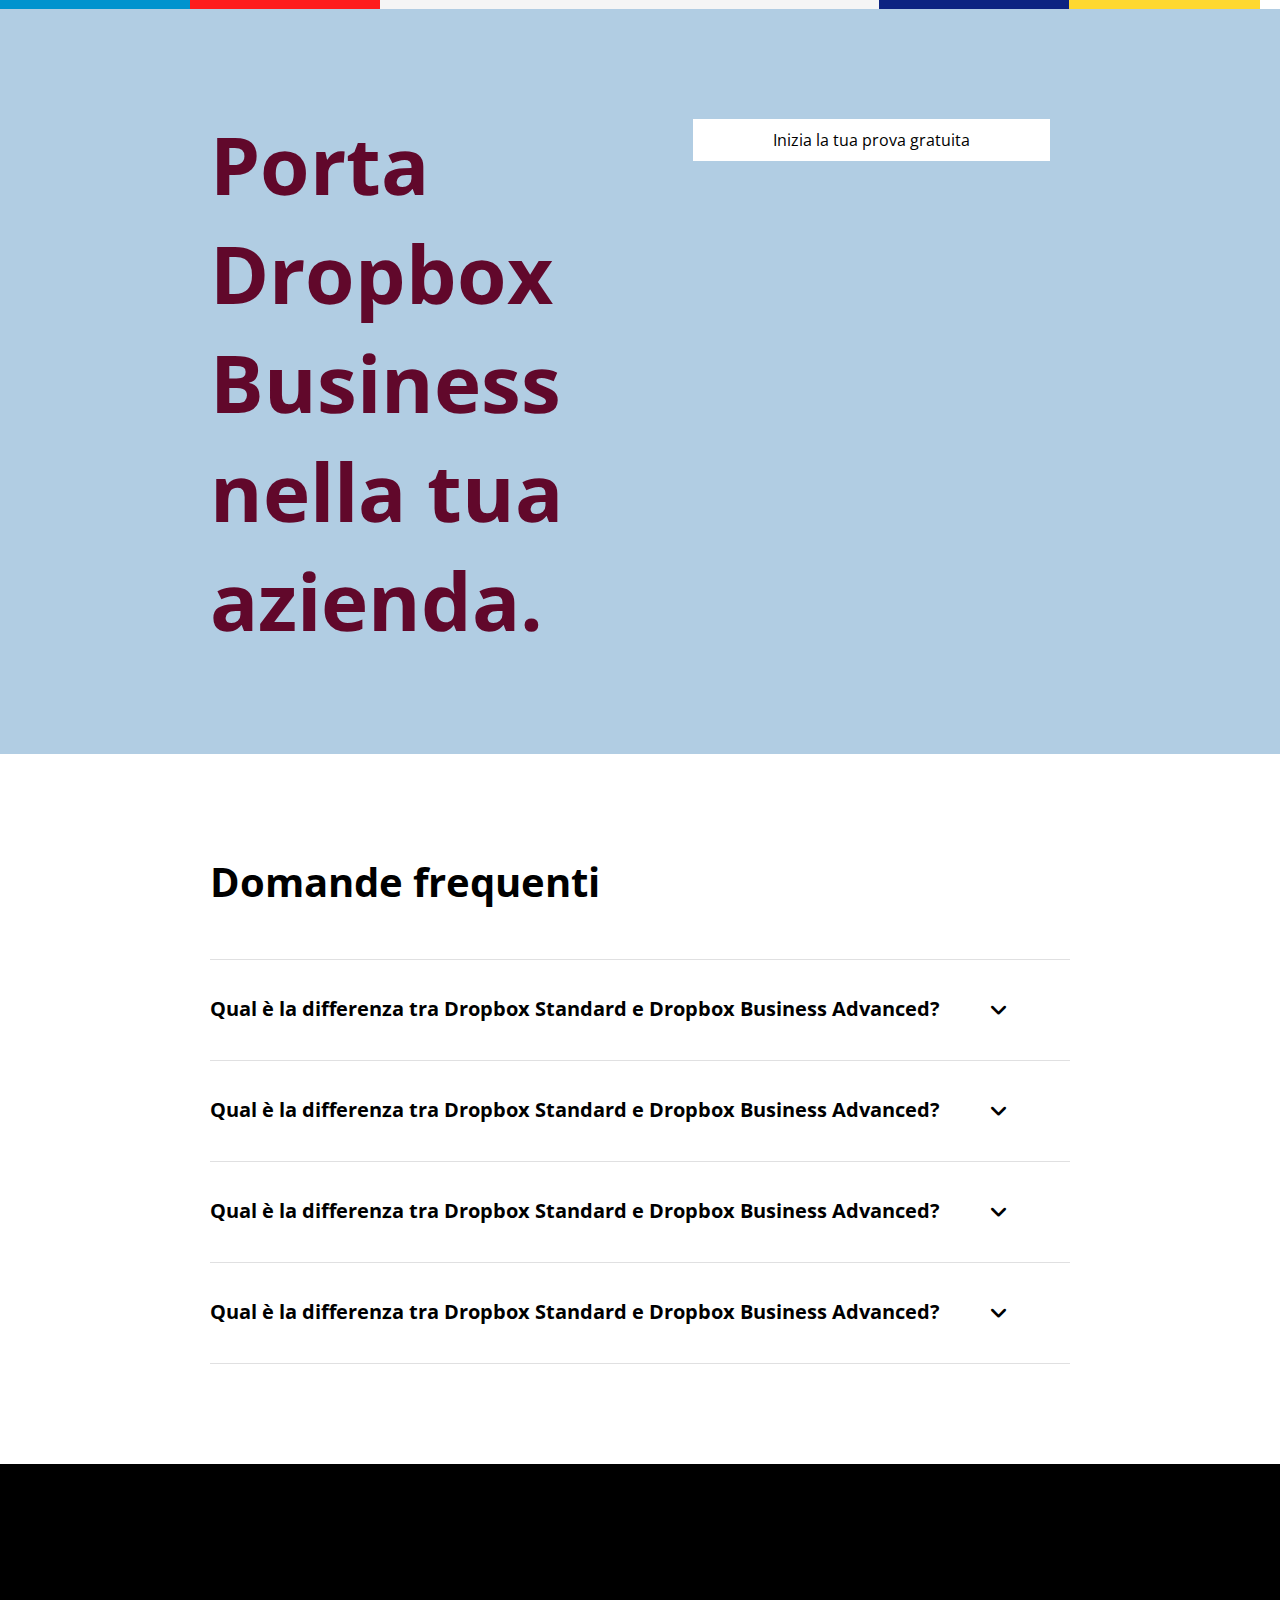
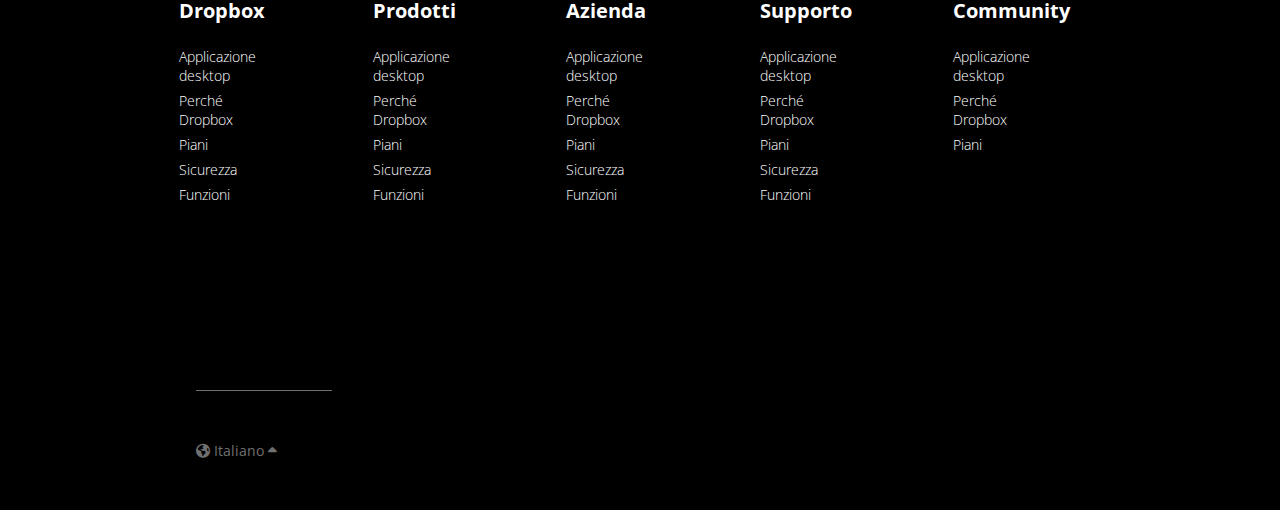
==== commit 7ad75d32: "crezione e collegamento soluzioni.html a index" ====
--- a/index.html
+++ b/index.html
@@ -18,7 +18,7 @@
         <!-- navbar -->
         <nav class="clearfix">
             <div class="navsx left">
-                <ul>
+                <ul class="left">
                     <li>
                          <a href="#"><img src="img/logo-small.png" alt="logo"></a>
                     </li>
@@ -28,10 +28,17 @@
                     <li class="list-hover">
                         <a href="#">Funzioni</a>
                     </li>
-                    <li class="list-hover">
-                        <a href="#">Piani e prezzi</a>
-                    </li>
                 </ul>
+                <div class="dropdown left">
+                    <ul>
+                        <li class="list-hover">
+                            <a href="#">Piani e prezzi</a>
+                            <ul class="dropdown-content">
+                                <li><a href="soluzioni.html">Soluzioni</a></li>
+                            </ul>
+                        </li>
+                    </ul>
+                </div>
             </div>
 
             <div class="navdx right clearfix"> 
--- a/css/style.css
+++ b/css/style.css
@@ -92,9 +92,8 @@
 .navsx ul li a, .navdx ul li a{
     text-decoration: none;
     color: black;
-    padding-top: 35px;
-    padding-bottom: 35px;
-    padding-right: 22px;
+    padding-right: 11px;
+    padding-left: 11px;
     line-height: 90px;
 }
 .navsx ul li a img{
@@ -431,7 +430,7 @@
 /* sezione 5 */
 .sez-5-container{
     width: 99vw;
-    height: 60vh;
+    height: 30vw;
     min-height: 60vh;
 }
 .sez-5-side-box{
@@ -454,7 +453,7 @@
     filter: invert(1);
 }
 .sez-5-center-box{
-    width: calc(40% - 1px);
+    width: calc(100% - 60vw);
     height: 100%;
     background-color: #F5F5F5;
     overflow-y: auto;
@@ -679,7 +678,7 @@
     text-align: left;
     width: 300px;
     padding-left: 15px;
-
+    font-size: 15px;
 } 
 .dropdown-content a:hover {
     background-color: #f1f1f1;
@@ -689,3 +688,66 @@
     display: block;
 }
 
+
+
+/* pagina supporto */
+
+.jumbo-supporto{
+    height: 600px;
+    padding-top: 40px;
+}
+.jumbo-supporto-img{
+
+    width: 100%;
+    height: 100%;
+    background-image: url(../img/jumbo-supporto.jpg);
+    background-size: cover;
+
+}
+
+
+.main-supporto{
+    width: 60%;
+    margin: 0 auto;
+}
+
+.supporto-sez-1{
+    width: 100%;
+}
+.supporto-sez-1-title{
+    width: 60%;
+    padding-top: 80px;
+    padding-bottom: 180px;
+    font-size: 40px;
+}
+.supporto-sez-1-text{
+    width: 40%;
+    padding-top: 80px;
+    padding-bottom: 180px;
+}
+
+.supporto-sez-2{
+    width: 100%;
+}
+.main-list{
+    width: calc((100% / 4) - 60px);
+    padding-bottom: 50px;
+    padding-top: 20px;
+    border-top: 1px solid black;
+    margin-right: 60px;
+}
+.main-list ul li{
+    padding-top: 10px;
+    list-style-type: none;
+    color: grey;
+    font-size: 14px;
+}
+.main-list h4{
+    font-weight: 400;
+    padding-bottom: 10px;
+    font-size: 19px;
+}
+
+
+
+
